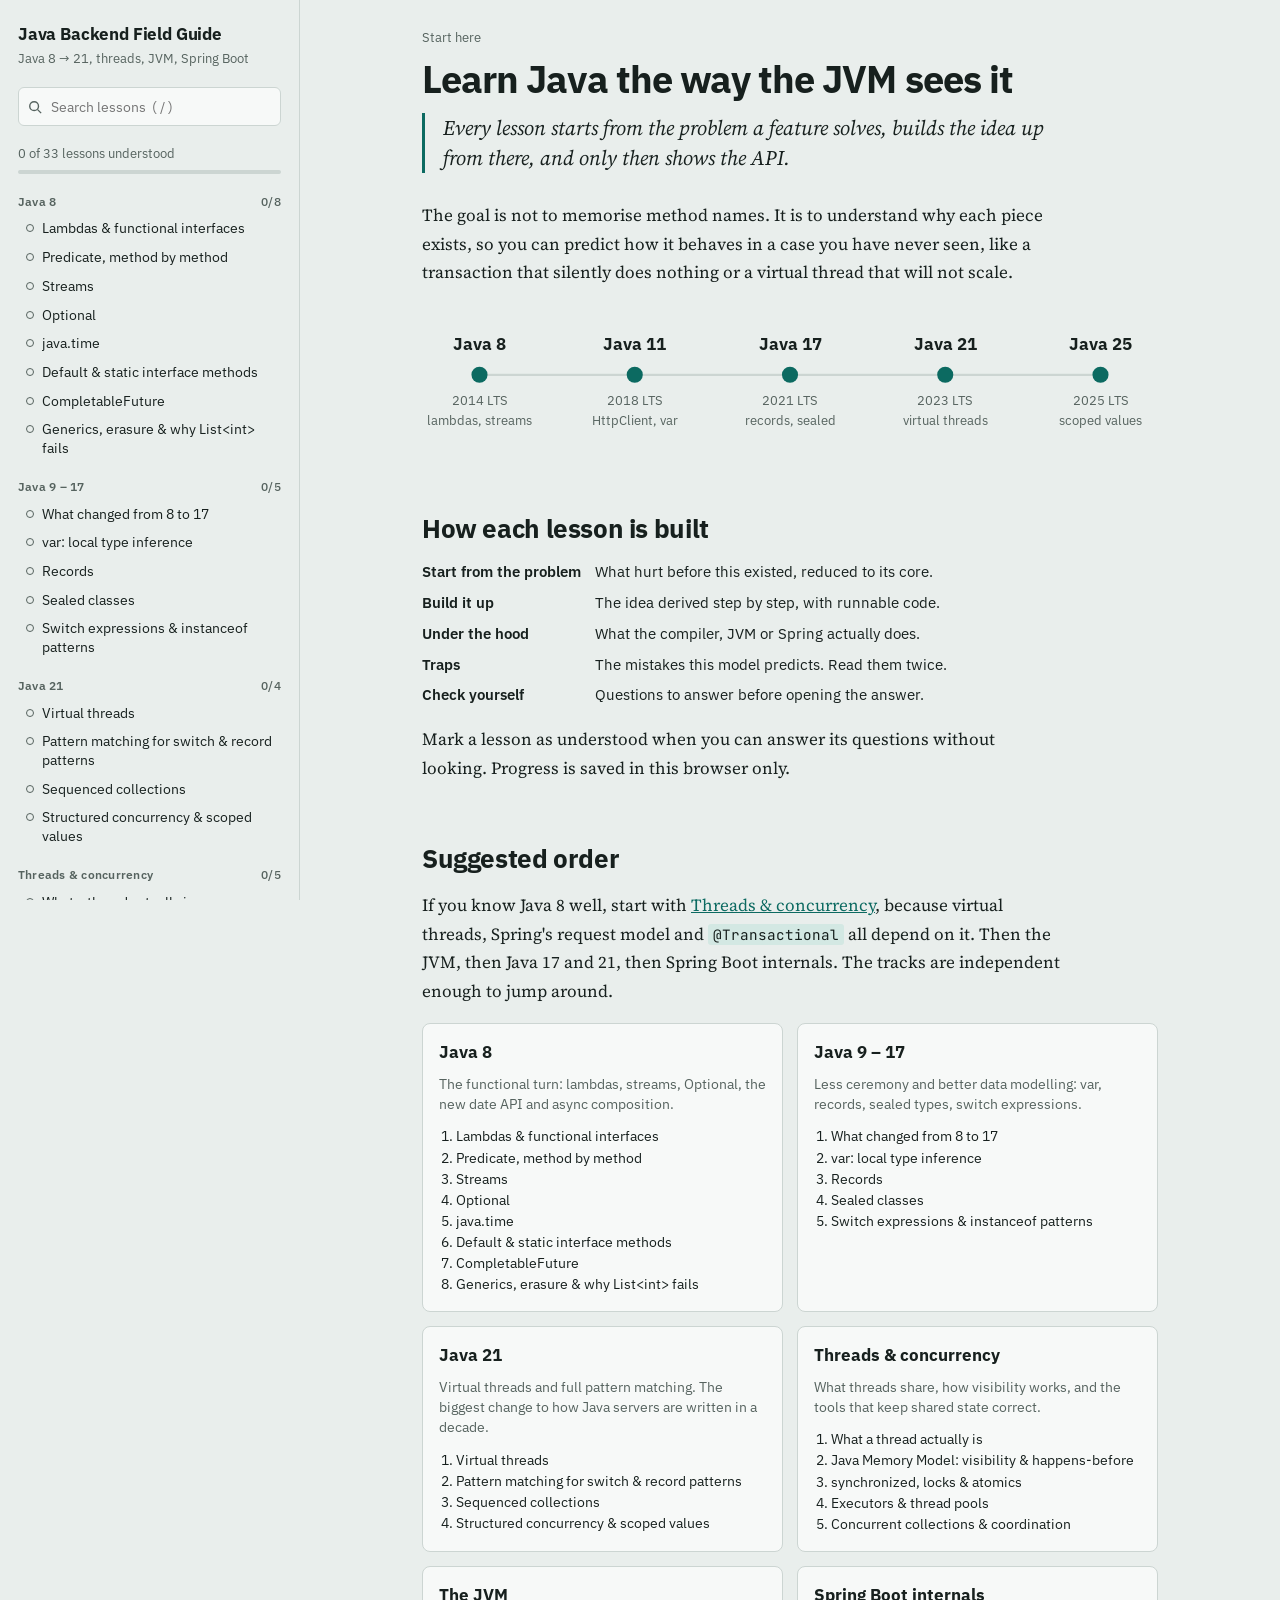
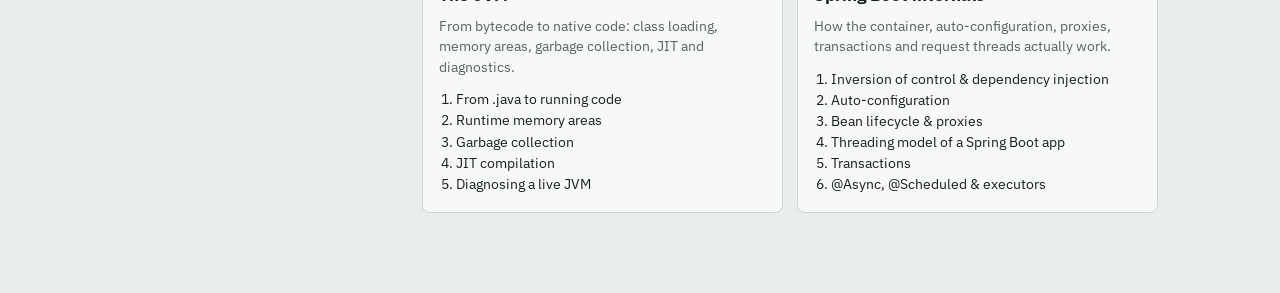
==== learning-hub/topics/JAVA_BACKEND.html @ 44e62d65 "adding initial files" ====
<!doctype html><html><head><meta charset=utf8><meta name=viewport content="width=device-width,initial-scale=1,viewport-fit=cover">
 <article id="topic-content"></article>   
    
<style>:root{color-scheme:light;box-sizing:border-box;padding-top:env(safe-area-inset-top,0px);padding-bottom:env(safe-area-inset-bottom,0px)}html{scroll-padding-top:env(safe-area-inset-top,0px)}body{margin:0;padding:0;font:14px -apple-system,BlinkMacSystemFont,sans-serif;background:#faf9f5;color:#141413}img{max-width:100%}[hidden]:not([hidden=until-found i]){display:none!important}</style></head><body>
<title>Java Backend Field Guide</title>

<link rel="preconnect" href="https://fonts.googleapis.com">
<link rel="preconnect" href="https://fonts.gstatic.com" crossorigin>
<link rel="stylesheet" href="https://fonts.googleapis.com/css2?family=IBM+Plex+Sans:wght@400;500;600;700&family=JetBrains+Mono:wght@400;600&family=Source+Serif+4:ital,opsz,wght@0,8..60,400;0,8..60,600;1,8..60,400&display=swap">
<style>
/* Layout: fixed topic index on the left, one reading column on the right; drawer on phones. */
:root{
  --paper:#E9EEEC; --sheet:#F7F9F8; --ink:#17201E; --muted:#56635F; --rule:#CCD5D2;
  --accent:#0C6A61; --accent-soft:#D3E8E3; --warn:#8C5200; --warn-soft:#F4E6CF;
  --code-bg:#16201E; --code-fg:#DCE6E2; --code-dim:#7F948E;
  --c-kw:#7FD3C6; --c-str:#E8C27A; --c-com:#7F948E; --c-ann:#C9A6F2; --c-num:#F29B85; --c-type:#A9CCF5;
  --f-ui:"IBM Plex Sans", "Segoe UI", system-ui, sans-serif;
  --f-read:"Source Serif 4", Georgia, "Times New Roman", serif;
  --f-code:"JetBrains Mono", ui-monospace, "SFMono-Regular", Consolas, monospace;
  --step-0:1.0625rem; --step-1:1.25rem; --step-2:1.6rem; --step-3:2.35rem;
}
@media (prefers-color-scheme: dark){ :root:not([data-theme="light"]){
  --paper:#0F1513; --sheet:#141C1A; --ink:#E3EBE8; --muted:#94A6A1; --rule:#2A3633;
  --accent:#5CC4B6; --accent-soft:#183A35; --warn:#E3A84E; --warn-soft:#33270F;
  --code-bg:#0A0F0E; --code-fg:#DCE6E2; --code-dim:#6F837E; color-scheme:dark; } }
:root[data-theme="dark"]{
  --paper:#0F1513; --sheet:#141C1A; --ink:#E3EBE8; --muted:#94A6A1; --rule:#2A3633;
  --accent:#5CC4B6; --accent-soft:#183A35; --warn:#E3A84E; --warn-soft:#33270F;
  --code-bg:#0A0F0E; --code-fg:#DCE6E2; --code-dim:#6F837E; color-scheme:dark; }

*{box-sizing:border-box}
html,body{height:100%}
body{background:var(--paper); color:var(--ink); font-family:var(--f-ui); font-size:15px; line-height:1.5}
a{color:var(--accent)}
:focus-visible{outline:2px solid var(--accent); outline-offset:2px; border-radius:3px}

.app{display:grid; grid-template-columns:300px minmax(0,1fr); min-height:100%}

/* ---------- index ---------- */
.index{position:sticky; top:env(safe-area-inset-top,0px); height:100vh; height:100dvh; overflow-y:auto;
  border-right:1px solid var(--rule); padding:22px 18px 40px; display:flex; flex-direction:column; gap:18px; background:var(--paper)}
.brand{display:flex; flex-direction:column; gap:2px; text-decoration:none; color:var(--ink)}
.brand b{font-size:1.05rem; font-weight:700; letter-spacing:-.01em}
.brand span{color:var(--muted); font-size:.82rem}
.search{position:relative}
.search input{width:100%; font:inherit; font-size:.9rem; padding:8px 10px 8px 32px; border:1px solid var(--rule); border-radius:6px; background:var(--sheet); color:var(--ink)}
.search svg{position:absolute; left:10px; top:50%; transform:translateY(-50%); width:14px; height:14px; stroke:var(--muted); fill:none}
.overall{font-size:.8rem; color:var(--muted); display:flex; flex-direction:column; gap:6px}
.bar{height:4px; background:var(--rule); border-radius:2px; overflow:hidden}
.bar i{display:block; height:100%; background:var(--accent); width:0; transition:width .3s}
.tracks{display:flex; flex-direction:column; gap:14px}
.track h3{margin:0 0 4px; font-size:.78rem; font-weight:600; color:var(--muted); display:flex; justify-content:space-between; gap:8px; letter-spacing:.02em}
.track h3 em{font-style:normal; font-variant-numeric:tabular-nums; font-weight:500}
.track ul{list-style:none; margin:0; padding:0}
.track a{display:flex; align-items:baseline; gap:8px; padding:5px 8px; border-radius:5px; text-decoration:none; color:var(--ink); font-size:.9rem; line-height:1.3}
.track a:hover{background:var(--sheet)}
.track a[aria-current="page"]{background:var(--accent-soft); color:var(--ink); font-weight:600}
.track a .dot{flex:none; width:8px; height:8px; border-radius:50%; border:1.5px solid var(--muted); transform:translateY(-1px)}
.track a.done .dot{background:var(--accent); border-color:var(--accent)}
.empty-search{font-size:.85rem; color:var(--muted)}

/* ---------- reading column ---------- */
main{min-width:0; padding-inline:clamp(16px,4vw,56px); padding-block:28px 80px}
.sheet{max-width:46rem; margin-inline:auto}
.topbar{display:none}
.crumb{display:flex; flex-wrap:wrap; gap:8px; align-items:center; font-size:.82rem; color:var(--muted)}
.tag{font-family:var(--f-code); font-size:.74rem; padding:2px 7px; border:1px solid var(--rule); border-radius:4px; color:var(--muted); background:var(--sheet)}
.tag.jep{border-color:var(--accent); color:var(--accent)}
h1{font-size:var(--step-3); line-height:1.1; letter-spacing:-.025em; margin:10px 0 14px; text-wrap:balance; font-weight:700}
.lede{font-family:var(--f-read); font-size:1.3rem; line-height:1.45; color:var(--ink); margin:0 0 28px; padding-left:18px; border-left:3px solid var(--accent); font-style:italic; max-width:40rem}
.prose{font-family:var(--f-read); font-size:var(--step-0); line-height:1.68}
.prose p, .prose li{max-width:40rem}
.prose h2{font-family:var(--f-ui); font-size:var(--step-2); letter-spacing:-.015em; margin:2.4em 0 .6em; text-wrap:balance; line-height:1.2}
.prose h2:first-child{margin-top:0}
.prose h3{font-family:var(--f-ui); font-size:var(--step-1); margin:1.9em 0 .5em; line-height:1.25}
.prose strong{font-weight:600}
.prose code{font-family:var(--f-code); font-size:.84em; background:var(--accent-soft); padding:1px 5px; border-radius:3px; overflow-wrap:anywhere}
.prose ol,.prose ul{padding-left:1.4em}
.prose li{margin:.35em 0}
.table-wrap{overflow-x:auto; margin:1.4em 0; border:1px solid var(--rule); border-radius:6px; background:var(--sheet)}
table{border-collapse:collapse; width:100%; font-family:var(--f-ui); font-size:.88rem; line-height:1.45}
th,td{text-align:left; padding:9px 12px; border-bottom:1px solid var(--rule); vertical-align:top}
th{font-weight:600; color:var(--muted); font-size:.8rem; background:var(--paper)}
tr:last-child td{border-bottom:0}
td code{background:transparent; padding:0; white-space:nowrap}

/* code */
figure.code{margin:1.5em 0; background:var(--code-bg); color:var(--code-fg); border-radius:8px; overflow:hidden; font-family:var(--f-ui)}
figure.code .head{display:flex; justify-content:space-between; align-items:center; gap:12px; padding:7px 10px 7px 14px; border-bottom:1px solid rgba(127,148,142,.25)}
figure.code figcaption{font-size:.8rem; color:var(--code-dim); min-width:0}
figure.code .copy{flex:none; font:inherit; font-size:.75rem; color:var(--code-fg); background:transparent; border:1px solid rgba(127,148,142,.4); border-radius:4px; padding:3px 9px; cursor:pointer}
figure.code .copy:hover{border-color:var(--c-kw)}
figure.code pre{margin:0; padding:14px 16px 16px; overflow-x:auto; font-family:var(--f-code); font-size:.82rem; line-height:1.6; tab-size:4}
figure.code pre code{background:none; padding:0; font-size:inherit; overflow-wrap:normal}
.k{color:var(--c-kw)} .s{color:var(--c-str)} .c{color:var(--c-com); font-style:italic} .a{color:var(--c-ann)} .n{color:var(--c-num)} .t{color:var(--c-type)}

/* traps & questions */
ul.traps{list-style:none; padding:0; display:flex; flex-direction:column; gap:10px}
ul.traps li{background:var(--warn-soft); padding:11px 14px 11px 40px; border-radius:6px; position:relative; margin:0; max-width:none; font-size:.98rem}
ul.traps li::before{content:"!"; position:absolute; left:13px; top:11px; width:17px; height:17px; border-radius:50%; background:var(--warn); color:var(--sheet); font:700 .72rem/17px var(--f-ui); text-align:center}
details.q{border:1px solid var(--rule); border-radius:6px; background:var(--sheet); margin:10px 0}
details.q summary{cursor:pointer; padding:12px 14px 12px 38px; position:relative; font-family:var(--f-ui); font-weight:500; font-size:.95rem; line-height:1.45; list-style:none}
details.q summary::-webkit-details-marker{display:none}
details.q summary::before{content:"?"; position:absolute; left:12px; top:12px; width:18px; height:18px; border-radius:50%; border:1.5px solid var(--accent); color:var(--accent); font:600 .72rem/15px var(--f-ui); text-align:center}
details.q[open] summary{border-bottom:1px solid var(--rule)}
details.q .ans{padding:12px 14px 14px 38px; font-size:.98rem}

/* figures */
.fig{margin:1.6em 0; background:var(--sheet); border:1px solid var(--rule); border-radius:8px; padding:14px; overflow-x:auto}
.fig svg{display:block; width:100%; min-width:520px; height:auto}
.fig .cap{font-family:var(--f-ui); font-size:.82rem; color:var(--muted); margin:8px 0 0}
.fig text{font-family:var(--f-ui); fill:var(--ink); text-anchor:middle}
.fig text[text-anchor="start"]{text-anchor:start}
.f-t{font-size:12.5px; font-weight:600}
.f-s{font-size:11px; fill:var(--muted)!important}
.f-box{fill:var(--paper); stroke:var(--rule); stroke-width:1.2; rx:6}
.f-in{fill:var(--sheet); stroke:var(--rule); stroke-width:1; rx:4}
.f-acc{fill:var(--accent-soft); stroke:var(--accent); stroke-width:1.2; rx:6}
.f-arrow{stroke:var(--muted); stroke-width:1.4; fill:none; marker-end:url(#arr)}
.f-rule{stroke:var(--rule); stroke-dasharray:3 4}
#arr path{fill:var(--muted)}

/* lesson footer */
.done-row{display:flex; flex-wrap:wrap; align-items:center; gap:12px; margin:44px 0 18px; padding:16px 0; border-top:1px solid var(--rule)}
.btn{font:inherit; font-size:.9rem; font-weight:600; padding:9px 16px; border-radius:6px; border:1.5px solid var(--accent); background:transparent; color:var(--accent); cursor:pointer}
.btn[aria-pressed="true"]{background:var(--accent); color:var(--sheet)}
.done-row small{color:var(--muted)}
.pager{display:grid; grid-template-columns:1fr 1fr; gap:12px}
.pager a{display:flex; flex-direction:column; gap:2px; padding:12px 14px; border:1px solid var(--rule); border-radius:6px; text-decoration:none; color:var(--ink); background:var(--sheet); min-width:0}
.pager a:hover{border-color:var(--accent)}
.pager a span{font-size:.78rem; color:var(--muted)}
.pager a b{font-weight:600; font-size:.95rem}
.pager a.next{text-align:right; grid-column:2}

/* start page */
.release{margin:28px 0 36px; overflow-x:auto}
.release svg{display:block; min-width:600px; width:100%; height:auto}
.release text{font-family:var(--f-ui); fill:var(--ink); text-anchor:middle}
.release .yr{font-size:11px; fill:var(--muted)}
.release .ver{font-size:15px; font-weight:700}
.release .lts{fill:var(--accent)}
.release .nonlts{fill:var(--rule)}
.release line{stroke:var(--rule); stroke-width:2}
.release a:hover .ver{fill:var(--accent)}
.release .hl{font-size:11px; fill:var(--muted)}
.trackgrid{display:grid; grid-template-columns:repeat(auto-fill,minmax(250px,1fr)); gap:14px; margin:18px 0 0}
.trackcard{border:1px solid var(--rule); border-radius:8px; padding:16px; background:var(--sheet); display:flex; flex-direction:column; gap:8px; min-width:0}
.trackcard h3{margin:0; font-size:1.05rem}
.trackcard p{margin:0; font-size:.88rem; color:var(--muted); font-family:var(--f-ui); line-height:1.45}
.trackcard ol{margin:4px 0 0; padding-left:1.2em; font-family:var(--f-ui); font-size:.88rem}
.trackcard ol a{color:var(--ink); text-decoration:none}
.trackcard ol a:hover{color:var(--accent); text-decoration:underline}
.anatomy{display:grid; grid-template-columns:auto 1fr; gap:6px 14px; font-family:var(--f-ui); font-size:.92rem; margin:14px 0}
.anatomy b{font-weight:600}


/* predicate lab + tree figure */
.f-line{stroke:var(--muted); stroke-width:1.3; fill:none}
.f-false{fill:var(--warn-soft); stroke:var(--warn); stroke-width:1.2; rx:6}
.f-skip{fill:none; stroke:var(--muted); stroke-width:1.2; stroke-dasharray:4 3; rx:6}
.lab{margin:1.4em 0; border:1px solid var(--rule); border-radius:8px; background:var(--sheet); padding:16px; font-family:var(--f-ui); display:flex; flex-direction:column; gap:12px; min-width:0}
.lab figure.code{margin:0}
.lab-controls{display:flex; flex-direction:column; gap:10px}
.lab-row{display:flex; flex-wrap:wrap; align-items:center; gap:8px 10px}
.lab-term{display:inline-flex; align-items:center; gap:6px; padding:4px 6px 4px 8px; border:1px solid var(--rule); border-radius:6px; background:var(--paper)}
.lab select{font:inherit; font-size:.88rem; padding:5px 8px; border-radius:5px; border:1px solid var(--rule); background:var(--sheet); color:var(--ink)}
.lab-not{display:inline-flex; align-items:center; gap:5px; font-size:.86rem; color:var(--muted); cursor:pointer}
.lab-sel{display:inline-flex; align-items:center; gap:8px; font-size:.86rem; color:var(--muted)}
.lab-summary{margin:0; font-size:.92rem; line-height:1.5}
.lab-summary code{font-family:var(--f-code); font-size:.84em; background:var(--accent-soft); padding:1px 5px; border-radius:3px}
.lab .table-wrap{margin:0}
.lab-table td{white-space:nowrap}
.lab-table td.num{font-variant-numeric:tabular-nums; text-align:right}
.lab-table tr.lab-off td{color:var(--muted); opacity:.6}
.chips{display:flex; gap:4px; flex-wrap:nowrap}
.chip{display:inline-block; font-family:var(--f-code); font-size:.74rem; padding:1px 6px; border-radius:4px; border:1px solid transparent; white-space:nowrap}
.chip.yes{background:var(--accent-soft); color:var(--accent); border-color:var(--accent)}
.chip.no{background:var(--warn-soft); color:var(--warn); border-color:var(--warn)}
.chip.skip{color:var(--muted); border:1px dashed var(--muted); text-decoration:line-through}
.muted{color:var(--muted)}

/* phones */
@media (max-width: 900px){
  .app{grid-template-columns:minmax(0,1fr)}
  .index{position:fixed; inset:0 auto 0 0; width:min(320px,86vw); z-index:20; transform:translateX(-102%); transition:transform .22s ease; box-shadow:0 0 0 100vmax transparent; padding-top:calc(22px + env(safe-area-inset-top,0px))}
  body.nav-open .index{transform:none; box-shadow:0 0 0 100vmax rgba(0,0,0,.35)}
  .topbar{display:flex; position:sticky; top:env(safe-area-inset-top,0px); z-index:10; background:var(--paper); margin:-28px -16px 20px; padding:10px 16px; border-bottom:1px solid var(--rule); align-items:center; gap:12px}
  .topbar button{font:inherit; font-weight:600; font-size:.88rem; padding:6px 12px; border-radius:6px; border:1px solid var(--rule); background:var(--sheet); color:var(--ink)}
  .topbar span{font-size:.85rem; color:var(--muted); white-space:nowrap; overflow:hidden; text-overflow:ellipsis}
  h1{font-size:1.85rem}
  .lede{font-size:1.12rem}
}
@media (prefers-reduced-motion: reduce){ *{transition:none!important} }
</style>

<svg width="0" height="0" style="position:absolute" aria-hidden="true"><defs><marker id="arr" viewBox="0 0 10 10" refX="9" refY="5" markerWidth="7" markerHeight="7" orient="auto-start-reverse"><path d="M0 0 L10 5 L0 10z"/></marker></defs></svg>

<div class="app">
  <nav class="index" id="index" aria-label="Topics">
    <a class="brand" href="#start"><b>Java Backend Field Guide</b><span>Java 8 → 21, threads, JVM, Spring Boot</span></a>
    <label class="search"><svg viewBox="0 0 16 16" aria-hidden="true"><circle cx="7" cy="7" r="5" stroke-width="1.6"/><path d="M11 11 L15 15" stroke-width="1.6"/></svg>
      <input id="q" type="search" placeholder="Search lessons  ( / )" aria-label="Search lessons" autocomplete="off"></label>
    <div class="overall"><span id="overallText">0 of 0 lessons understood</span><div class="bar"><i id="overallBar"></i></div></div>
    <div class="tracks" id="tracks"></div>
  </nav>
  <main id="main"><div class="sheet">
    <div class="topbar"><button id="navBtn" aria-controls="index" aria-expanded="false">Topics</button><span id="topbarTitle"></span></div>
    <article id="view"></article>
  </div></main>
</div>

<script>
const T = [];
const esc = s => s.replace(/&/g,"&amp;").replace(/</g,"&lt;").replace(/>/g,"&gt;");
const KW = "abstract assert boolean break byte case catch char class const continue default do double else enum extends final finally float for goto if implements import instanceof int interface long native new package private protected public return short static strictfp super switch synchronized this throw throws transient try void volatile while var record sealed permits yield when non-sealed true false null";
const HL = new RegExp(String.raw`(\/\*[\s\S]*?\*\/|\/\/[^\n]*|^[ \t]*#[^\n]*)|("""[\s\S]*?"""|"(?:\\.|[^"\\\n])*")|(@[A-Za-z_]\w*)|\b(` + KW.split(" ").map(k=>k.replace("-","\\-")).join("|") + String.raw`)\b|\b(\d[\d_]*(?:\.\d+)?[LlFfDd]?)\b|\b([A-Z][A-Za-z0-9_]*)\b`, "gm");
function hl(src){
  let out = "", last = 0, m; HL.lastIndex = 0;
  while ((m = HL.exec(src))){
    out += esc(src.slice(last, m.index));
    const cls = m[1]?"c":m[2]?"s":m[3]?"a":m[4]?"k":m[5]?"n":"t";
    out += `<span class="${cls}">${esc(m[0])}</span>`;
    last = HL.lastIndex;
    if (m[0].length === 0) HL.lastIndex++;
  }
  return out + esc(src.slice(last));
}
let codeId = 0;
function J(code, cap){
  const id = "code" + (codeId++);
  return `<figure class="code"><div class="head"><figcaption>${cap ? esc(cap) : ""}</figcaption><button class="copy" data-copy="${id}" type="button">Copy</button></div><pre><code id="${id}">${hl(code.replace(/^\n+|\s+$/g,""))}</code></pre></figure>`;
}
function Q(q, a){ return `<details class="q"><summary>${q}</summary><div class="ans">${a}</div></details>`; }
</script>
<script>
/* ===================== JAVA 8 ===================== */
T.push({
id:"j8-lambdas", track:"java8", title:"Lambdas & functional interfaces", since:"JDK 8", jep:"JEP 126",
lede:"A lambda is a value that holds behaviour. Once behaviour can be passed around like data, a whole style of API becomes possible.",
html:`
<h2>Start from the problem</h2>
<p>Before Java 8, a method could accept numbers, strings and objects, but it could not accept <em>a piece of code</em>. If you wanted a sort to compare by name, you had to wrap that one line of logic inside a whole class. The language had no way to say "here is some behaviour, run it later".</p>
${J(String.raw`// Java 7: six lines of ceremony around one line of logic
Collections.sort(people, new Comparator<Person>() {
    @Override
    public int compare(Person a, Person b) {
        return a.getName().compareTo(b.getName());
    }
});`,"Anonymous inner class: the only way to pass behaviour before Java 8")}
<p>Ask the first-principles question: what is the <em>minimum</em> information the compiler needs here? It already knows <code>sort</code> wants a <code>Comparator&lt;Person&gt;</code>. A Comparator has exactly one abstract method. So the only things you really need to supply are the parameter names and the body. Everything else is noise the compiler can infer.</p>

<h2>Build it up</h2>
<p>That inference is the whole idea. An interface with exactly one abstract method is a <strong>functional interface</strong>. Anywhere one is expected, you can write a lambda, and the compiler fills in the rest from the <em>target type</em>.</p>
${J(String.raw`people.sort((a, b) -> a.getName().compareTo(b.getName()));

// Even shorter: a method reference names an existing method as the behaviour
people.sort(Comparator.comparing(Person::getName));`)}
<p>Notice that a lambda has no type of its own. <code>(a, b) -&gt; ...</code> means nothing until it lands somewhere that expects a functional interface. The same lambda text could become a <code>Comparator</code> or a <code>BiFunction</code> depending on where you put it.</p>
<p>Java 8 ships a toolkit of general-purpose functional interfaces in <code>java.util.function</code>. Learn the four shapes and the rest are variations:</p>
<div class="table-wrap"><table>
<thead><tr><th>Interface</th><th>Shape</th><th>Think of it as</th></tr></thead>
<tbody>
<tr><td><code>Supplier&lt;T&gt;</code></td><td><code>() -&gt; T</code></td><td>A factory. Gives you something.</td></tr>
<tr><td><code>Consumer&lt;T&gt;</code></td><td><code>T -&gt; void</code></td><td>A sink. Takes something, returns nothing.</td></tr>
<tr><td><code>Function&lt;T,R&gt;</code></td><td><code>T -&gt; R</code></td><td>A transformation.</td></tr>
<tr><td><code>Predicate&lt;T&gt;</code></td><td><code>T -&gt; boolean</code></td><td>A test.</td></tr>
</tbody></table></div>
<p>Prefixes add arity (<code>BiFunction</code>), specialise the type (<code>UnaryOperator&lt;T&gt;</code> is a <code>Function&lt;T,T&gt;</code>) or avoid boxing (<code>IntPredicate</code>, <code>ToLongFunction</code>).</p>
${J(String.raw`Predicate<String> notBlank = s -> !s.isBlank();
Predicate<String> shortWord = s -> s.length() < 5;
Predicate<String> both = notBlank.and(shortWord);   // composition

Function<Integer, Integer> doubled = x -> x * 2;
Function<Integer, Integer> plusOne = x -> x + 1;
doubled.andThen(plusOne).apply(5);   // 11
doubled.compose(plusOne).apply(5);   // 12

@FunctionalInterface               // compiler error if you add a 2nd abstract method
interface RateRule {
    BigDecimal apply(BigDecimal baseRate);
}`,"Functional interfaces compose because they are just objects with default methods")}

<h3>Capturing variables</h3>
<p>A lambda can read local variables from the surrounding method, but only if they are <strong>effectively final</strong> (never reassigned). The reason is physical: the lambda may run after the method returns, on another thread, when the stack frame holding that local is gone. So Java copies the value into the lambda. If the variable could still change, the copy would silently go stale. Forbidding reassignment makes the copy always correct.</p>
${J(String.raw`int threshold = 10;
list.removeIf(x -> x > threshold);   // OK: threshold is effectively final

int count = 0;
list.forEach(x -> count++);          // compile error: count is reassigned`)}

<h2>Under the hood</h2>
<p>Anonymous classes compile to a separate <code>Outer$1.class</code> file. Lambdas do not. The compiler turns the body into a private static (or instance) method and emits an <code>invokedynamic</code> instruction. On first execution, the JVM calls <code>LambdaMetafactory</code>, which spins up a small class implementing the interface at runtime. Non-capturing lambdas are typically created once and reused, so they cost almost nothing.</p>
${J(String.raw`// javap -c -p Demo.class (trimmed)
invokedynamic #7, 0  // InvokeDynamic #0:compare:()Ljava/util/Comparator;
...
private static int lambda$main$0(Person, Person);`,"The lambda body becomes lambda$main$0; invokedynamic links it lazily")}
<p>One consequence: inside a lambda, <code>this</code> refers to the enclosing object, not to the lambda. In an anonymous class, <code>this</code> is the anonymous instance.</p>

<h2>Traps</h2>
<ul class="traps">
<li>Checked exceptions: <code>Function.apply</code> declares none, so a lambda calling <code>Files.readString</code> will not compile. Wrap it, or define your own functional interface that <code>throws IOException</code>.</li>
<li>Overload ambiguity: <code>submit(() -&gt; doWork())</code> can match both <code>Runnable</code> and <code>Callable</code>. If <code>doWork</code> returns a value, Java picks <code>Callable</code>.</li>
<li>Long lambdas hurt stack traces and readability. Past three lines, extract a named method and use a method reference.</li>
</ul>

<h2>Check yourself</h2>
${Q("Why must captured locals be effectively final, while fields can be mutated freely inside a lambda?","Locals live on the stack frame, which may be gone when the lambda runs, so the lambda holds a copy. Fields live on the heap inside an object; the lambda captures a reference to <code>this</code>, so it reads the live field, not a copy. (Thread-safety of that field is then your problem.)")}
${Q("Is <code>Comparator</code> a functional interface even though it declares <code>equals</code>?","Yes. <code>equals</code> is a public method of <code>Object</code>, so it does not count toward the single abstract method. Default and static methods do not count either.")}
`});

T.push({
id:"j8-streams", track:"java8", title:"Streams", since:"JDK 8", jep:"JEP 107",
lede:"A stream is a description of a computation over data, not a container of data. Nothing runs until you ask for a result.",
html:`
<h2>Start from the problem</h2>
<p>Most loops over collections do one of a few things: filter, transform, aggregate. Written as loops, every one of them mixes <em>what</em> you want with <em>how</em> to iterate, plus temporary lists and mutable counters.</p>
${J(String.raw`// "Total outstanding of active loans above 100k, by product"
Map<String, BigDecimal> totals = new HashMap<>();
for (Loan l : loans) {
    if (l.isActive() && l.getAmount().compareTo(BIG) > 0) {
        totals.merge(l.getProduct(), l.getOutstanding(), BigDecimal::add);
    }
}`)}
<p>The intent is three steps: keep some, look at one field, group and sum. Streams let you write exactly those steps and leave the iteration to the library.</p>
${J(String.raw`Map<String, BigDecimal> totals = loans.stream()
    .filter(Loan::isActive)
    .filter(l -> l.getAmount().compareTo(BIG) > 0)
    .collect(Collectors.groupingBy(
        Loan::getProduct,
        Collectors.reducing(BigDecimal.ZERO, Loan::getOutstanding, BigDecimal::add)));`)}

<h2>Build it up: the pipeline model</h2>
<p>Every stream has three parts:</p>
<ol>
<li><strong>Source</strong>: a collection, array, file lines, <code>IntStream.range</code>, a generator.</li>
<li><strong>Intermediate operations</strong>: <code>filter</code>, <code>map</code>, <code>flatMap</code>, <code>sorted</code>, <code>distinct</code>, <code>limit</code>. Each returns a new stream. None of them does any work yet.</li>
<li><strong>Terminal operation</strong>: <code>collect</code>, <code>forEach</code>, <code>reduce</code>, <code>count</code>, <code>findFirst</code>, <code>anyMatch</code>. This triggers the whole pipeline.</li>
</ol>
<p>The key mental shift is that elements flow through the pipeline <em>one at a time</em>, vertically, not stage by stage. Run this and read the output:</p>
${J(String.raw`Stream.of("a", "bb", "ccc", "dddd")
    .filter(s -> { System.out.println("filter " + s); return s.length() > 1; })
    .map(s -> { System.out.println("map " + s); return s.toUpperCase(); })
    .findFirst();

// filter a
// filter bb
// map bb        <- stops here. "ccc" and "dddd" are never touched.`,"Laziness plus short-circuiting: only as much work as the result needs")}
<p>This is why <code>limit</code>, <code>findFirst</code> and <code>anyMatch</code> can work on infinite streams such as <code>Stream.iterate(1, n -&gt; n * 2)</code>.</p>

<h3>Stateless vs stateful operations</h3>
<p><code>filter</code> and <code>map</code> decide about one element without seeing others. <code>sorted</code> and <code>distinct</code> cannot: <code>sorted</code> must see every element before emitting the first. That makes them barriers that buffer the whole stream, which matters for memory and parallel performance.</p>

<h3>flatMap</h3>
<p><code>map</code> is one-in, one-out. <code>flatMap</code> is one-in, zero-or-more-out: each element becomes a stream, and the streams are concatenated.</p>
${J(String.raw`List<Order> orders = ...;
List<LineItem> allItems = orders.stream()
    .flatMap(o -> o.getItems().stream())
    .toList();          // Java 16+. On Java 8 use .collect(Collectors.toList())`)}

<h3>Collectors are the real power</h3>
${J(String.raw`// group, then count per group
Map<Status, Long> byStatus = loans.stream()
    .collect(Collectors.groupingBy(Loan::getStatus, Collectors.counting()));

// split into two buckets
Map<Boolean, List<Loan>> parts = loans.stream()
    .collect(Collectors.partitioningBy(l -> l.getRate().compareTo(CAP) > 0));

// to a map keyed by id; third arg resolves duplicate keys
Map<Long, Loan> byId = loans.stream()
    .collect(Collectors.toMap(Loan::getId, l -> l, (a, b) -> a));

String csv = names.stream().collect(Collectors.joining(", ", "[", "]"));`)}

<h2>Under the hood</h2>
<p>A pipeline is built as a linked chain of <code>Sink</code> objects. When the terminal operation runs, the source's <code>Spliterator</code> pushes each element into the first sink, which passes it on to the next. Laziness falls out naturally: nothing calls the spliterator until the terminal op does.</p>
<p><code>parallelStream()</code> uses the same spliterator to split the source in halves, recursively, and runs the pieces on the common <code>ForkJoinPool</code> (size = CPU cores − 1). It only pays off for large, CPU-bound work on splittable sources (arrays, <code>ArrayList</code>), not for <code>LinkedList</code> or I/O.</p>

<h2>Traps</h2>
<ul class="traps">
<li>A stream can be consumed only once. A second terminal call throws <code>IllegalStateException</code>.</li>
<li>Do not mutate shared state from <code>forEach</code> or <code>map</code>. Use a collector instead. With a parallel stream, adding to an <code>ArrayList</code> loses elements or throws.</li>
<li><code>Collectors.toMap</code> throws on duplicate keys and on <code>null</code> values unless you pass a merge function.</li>
<li><code>parallelStream()</code> in a web request steals threads from the shared common pool used by every other parallel stream and <code>CompletableFuture</code> default in the JVM.</li>
<li><code>peek</code> is for debugging. In Java 9+, <code>count()</code> may skip it entirely if the size is known.</li>
</ul>

<h2>Check yourself</h2>
${Q("Why does <code>Stream.iterate(1, x -> x + 1).sorted().findFirst()</code> never finish?","<code>sorted</code> is stateful and must consume the entire stream before emitting anything. The source is infinite, so it never finishes buffering. <code>findFirst</code> never gets a chance to short-circuit.")}
${Q("When is <code>reduce</code> the wrong tool for building a list?","Always for mutable containers. <code>reduce</code> assumes immutable values combined with an associative function. To accumulate into a mutable container, use <code>collect</code>, which is designed for mutable reduction and is safe in parallel.")}
`});

T.push({
id:"j8-optional", track:"java8", title:"Optional", since:"JDK 8", jep:null,
lede:"Optional makes 'there may be no value' part of a method's return type, so the caller cannot forget to handle it.",
html:`
<h2>Start from the problem</h2>
<p>A method that returns <code>Customer</code> might return <code>null</code>. Nothing in the signature tells you. The caller has to read docs, remember, and check. When they forget, you get a <code>NullPointerException</code> far from the cause.</p>
<p>The first-principles fix is to move "absence" from the runtime (a special null reference) into the type system (a different type). If the method returns <code>Optional&lt;Customer&gt;</code>, you cannot call <code>getName()</code> on it directly. The compiler forces you to decide what happens when it is empty.</p>

<h2>Build it up</h2>
${J(String.raw`Optional<Customer> findByEmail(String email) {
    return Optional.ofNullable(repo.get(email));   // null becomes Optional.empty()
}

// Transform and fall back, without a single null check
String city = findByEmail(email)
    .map(Customer::getAddress)        // Optional<Address>
    .map(Address::getCity)            // Optional<String>
    .filter(c -> !c.isBlank())
    .orElse("Unknown");

// When absence is a bug, fail loudly with a meaningful exception
Customer c = findByEmail(email)
    .orElseThrow(() -> new CustomerNotFound(email));`,"map skips the function when empty; orElse/orElseThrow end the chain")}
<p><code>map</code> vs <code>flatMap</code>: if your function already returns an <code>Optional</code>, <code>map</code> would give you <code>Optional&lt;Optional&lt;X&gt;&gt;</code>. <code>flatMap</code> flattens it.</p>
${J(String.raw`Optional<Account> acc = findByEmail(email).flatMap(this::primaryAccount);
// primaryAccount(Customer) returns Optional<Account>`)}

<h3>orElse vs orElseGet</h3>
<p><code>orElse(x)</code> evaluates <code>x</code> <em>always</em>, because Java evaluates arguments before the call. <code>orElseGet(supplier)</code> calls the supplier only when empty. This matters when the fallback is expensive or has side effects.</p>
${J(String.raw`opt.orElse(loadDefaultFromDb());        // DB hit every time, even when present
opt.orElseGet(() -> loadDefaultFromDb()); // DB hit only when empty`)}

<h2>Where Optional belongs</h2>
<p>It was designed as a <strong>return type</strong> for queries that may have no result. It is not a general null replacement.</p>
<ul>
<li>Do: return <code>Optional</code> from finders and lookups (Spring Data does this: <code>findById</code>).</li>
<li>Do not: use it for fields, method parameters, or collection elements. It is not <code>Serializable</code>, adds an allocation, and an <code>Optional</code> parameter still accepts <code>null</code>.</li>
<li>Do not: return <code>Optional&lt;List&lt;X&gt;&gt;</code>. Return an empty list.</li>
</ul>

<h2>Traps</h2>
<ul class="traps">
<li><code>opt.get()</code> without a check is just a null dereference with a different exception. Java 10 added <code>orElseThrow()</code> with no args as the clearer name for it.</li>
<li><code>if (opt.isPresent()) { opt.get() }</code> works, but usually means you wanted <code>map</code>, <code>ifPresent</code> or (Java 9) <code>ifPresentOrElse</code>.</li>
<li><code>Optional.of(null)</code> throws immediately. Use <code>ofNullable</code> when the input may be null.</li>
</ul>

<h2>Check yourself</h2>
${Q("A method returns <code>Optional&lt;User&gt;</code> but sometimes returns <code>null</code>. What happens?","The caller's chain (<code>.map</code>, <code>.orElse</code>) throws a <code>NullPointerException</code> because it is calling methods on a null reference. A method returning Optional must never return null; that defeats the whole contract.")}
`});

T.push({
id:"j8-time", track:"java8", title:"java.time", since:"JDK 8", jep:"JEP 150",
lede:"Separate the instant something happened from how a human in some place would write it down. java.time gives each idea its own type.",
html:`
<h2>Start from the problem</h2>
<p><code>java.util.Date</code> was misnamed (it is an instant, not a date), mutable (anyone holding a reference can change it), had zero-based months, and <code>SimpleDateFormat</code> was not thread-safe. Worse, it blurred together several different concepts.</p>
<p>From first principles there are really three different questions:</p>
<ol>
<li><strong>When did it happen, absolutely?</strong> A point on the global timeline. Same for everyone on Earth.</li>
<li><strong>What did the calendar and clock on the wall say?</strong> "15 March 2026, 09:00", with no location attached.</li>
<li><strong>Where?</strong> A time zone, with rules for offsets and daylight saving that change over history.</li>
</ol>
<p>java.time (designed from Joda-Time) gives each combination its own immutable type.</p>

<div class="table-wrap"><table>
<thead><tr><th>Type</th><th>Holds</th><th>Use for</th></tr></thead>
<tbody>
<tr><td><code>Instant</code></td><td>Seconds + nanos since 1970-01-01T00:00Z</td><td>Timestamps, logs, DB audit columns</td></tr>
<tr><td><code>LocalDate</code></td><td>2026-03-15</td><td>Birthdays, contract start dates, interest periods</td></tr>
<tr><td><code>LocalDateTime</code></td><td>2026-03-15T09:00</td><td>Wall-clock time with no zone. Rarely the right choice for events.</td></tr>
<tr><td><code>ZonedDateTime</code></td><td>Local date-time + <code>ZoneId</code> (Europe/Amsterdam)</td><td>Scheduling things humans experience</td></tr>
<tr><td><code>OffsetDateTime</code></td><td>Local date-time + fixed offset (+02:00)</td><td>APIs and databases; ISO-8601 on the wire</td></tr>
<tr><td><code>Duration</code> / <code>Period</code></td><td>Machine time (seconds) / calendar time (days, months)</td><td>Timeouts vs "add 3 months"</td></tr>
</tbody></table></div>

<h2>Build it up</h2>
${J(String.raw`LocalDate start = LocalDate.of(2026, 3, 31);
LocalDate next  = start.plusMonths(1);          // 2026-04-30, clamped. Immutable: start unchanged.

ZoneId ams = ZoneId.of("Europe/Amsterdam");
ZonedDateTime meeting = ZonedDateTime.of(2026, 3, 28, 9, 0, 0, 0, ams);
meeting.plusDays(1);     // 2026-03-29T09:00+02:00: still 9am, DST already applied
meeting.plus(Duration.ofHours(24));  // 2026-03-29T10:00+02:00: exactly 24h later

Instant now = Instant.now();
ZonedDateTime inPune = now.atZone(ZoneId.of("Asia/Kolkata"));

long days = ChronoUnit.DAYS.between(start, LocalDate.of(2026, 12, 31));
Period p  = Period.between(start, LocalDate.of(2027, 6, 1));  // P1Y2M1D`,"plusDays respects the calendar; plus(Duration) respects physics")}
<p>The DST example above is the clearest demonstration of why <code>Period</code> and <code>Duration</code> are separate. "One day later" and "24 hours later" are different answers on the night clocks change.</p>

<h3>Formatting and parsing</h3>
${J(String.raw`// DateTimeFormatter is immutable and thread-safe: keep it in a static final
static final DateTimeFormatter NL = DateTimeFormatter.ofPattern("dd-MM-yyyy");

LocalDate d = LocalDate.parse("15-03-2026", NL);
String iso  = d.toString();                    // 2026-03-15 (ISO by default)`)}

<h3>Testability: inject a Clock</h3>
${J(String.raw`class InterestService {
    private final Clock clock;
    InterestService(Clock clock) { this.clock = clock; }
    boolean isExpired(LocalDate end) { return LocalDate.now(clock).isAfter(end); }
}

// test
var svc = new InterestService(Clock.fixed(Instant.parse("2026-01-01T00:00:00Z"), ZoneOffset.UTC));`)}

<h2>Traps</h2>
<ul class="traps">
<li>Using <code>LocalDateTime</code> for events. It cannot tell you when something happened, because it does not know where. Store <code>Instant</code> or <code>OffsetDateTime</code>.</li>
<li><code>yyyy</code> vs <code>YYYY</code> in patterns: <code>YYYY</code> is week-based year and gives the wrong year around New Year.</li>
<li><code>LocalDate.now()</code> uses the JVM's default zone. Servers in UTC and users in Amsterdam disagree around midnight.</li>
</ul>

<h2>Check yourself</h2>
${Q("Why can't you add <code>Duration.ofDays(1)</code> to a <code>LocalDate</code>?","A <code>LocalDate</code> has no time-of-day, and a Duration is an exact number of seconds. Adding seconds to a date is meaningless. Use <code>plusDays</code> or a <code>Period</code>, which are calendar-based.")}
`});

T.push({
id:"j8-default", track:"java8", title:"Default & static interface methods", since:"JDK 8", jep:null,
lede:"Default methods let an interface grow without breaking every class that already implements it.",
html:`
<h2>Start from the problem</h2>
<p>Java 8 wanted to add <code>stream()</code> and <code>forEach()</code> to <code>Collection</code>. But <code>Collection</code> is an interface implemented by thousands of classes in libraries the JDK team does not control. Adding an abstract method would break every one of them at compile time, and at runtime they would throw <code>AbstractMethodError</code>.</p>
<p>The minimal fix: let an interface supply a body that implementers inherit unless they override it. That is a <strong>default method</strong>. It is fundamentally a tool for <em>interface evolution</em>.</p>

<h2>Build it up</h2>
${J(String.raw`public interface Collection<E> extends Iterable<E> {
    // ...existing abstract methods...
    default Stream<E> stream() {
        return StreamSupport.stream(spliterator(), false);
    }
    default boolean removeIf(Predicate<? super E> filter) { /* loop + iterator.remove */ }
}

public interface Validator<T> {
    boolean isValid(T t);
    default Validator<T> and(Validator<T> other) { return t -> isValid(t) && other.isValid(t); }
    static <T> Validator<T> alwaysTrue() { return t -> true; }   // static helper on the interface
}`)}

<h3>Resolving conflicts</h3>
<p>Now a class can inherit two bodies for the same method. Java resolves it with three rules, in order:</p>
<ol>
<li><strong>Classes win.</strong> A method from a superclass beats any interface default.</li>
<li><strong>More specific interface wins.</strong> If <code>B extends A</code> and both define <code>hello()</code>, <code>B</code>'s wins.</li>
<li>Otherwise it is ambiguous and you must override and choose explicitly.</li>
</ol>
${J(String.raw`interface Left  { default String name() { return "left"; } }
interface Right { default String name() { return "right"; } }

class Both implements Left, Right {
    @Override public String name() { return Left.super.name(); }  // required
}`)}

<h3>Interfaces vs abstract classes now</h3>
<p>Interfaces still cannot hold instance state (no non-static fields) or constructors. Use an abstract class when implementations share state; use an interface with defaults when they share behaviour built only on other interface methods. Java 9 added <code>private</code> interface methods so defaults can share helper code.</p>

<h2>Traps</h2>
<ul class="traps">
<li>A default cannot override <code>equals</code>, <code>hashCode</code> or <code>toString</code>; the class rule means <code>Object</code>'s versions would always win anyway, so the compiler forbids it.</li>
<li>Adding a default to a widely implemented interface can still silently change behaviour if some implementer already had a method with that signature doing something different.</li>
</ul>
`});

T.push({
id:"j8-cf", track:"java8", title:"CompletableFuture", since:"JDK 8", jep:"JEP 155",
lede:"A Future you can attach the next step to, instead of blocking a thread to wait for it.",
html:`
<h2>Start from the problem</h2>
<p>Java 5's <code>Future</code> represents a result that will arrive later. But the only way to use the result is <code>get()</code>, which blocks the calling thread. If you need to call three services and combine the results, you end up with threads sitting idle waiting on other threads.</p>
<p>The first-principles question: instead of a thread waiting for the value, what if the value, when it arrives, triggered the next piece of work? That is a <strong>callback</strong>, and <code>CompletableFuture</code> is a callback system with composition built in.</p>

<h2>Build it up</h2>
${J(String.raw`ExecutorService io = Executors.newFixedThreadPool(20);

CompletableFuture<Customer> customerF = CompletableFuture.supplyAsync(() -> crm.load(id), io);
CompletableFuture<List<Loan>> loansF  = CompletableFuture.supplyAsync(() -> loanApi.forCustomer(id), io);

CompletableFuture<Dashboard> dash = customerF
    .thenCombine(loansF, Dashboard::new)                  // both done -> combine
    .thenApply(Dashboard::withRiskScore)                  // transform result
    .exceptionally(ex -> Dashboard.degraded(ex));         // recover from failure

Dashboard d = dash.join();   // block only once, at the very edge`,"Two calls run in parallel; total latency is max(a, b) instead of a + b")}

<div class="table-wrap"><table>
<thead><tr><th>Method</th><th>Stream analogue</th><th>Meaning</th></tr></thead>
<tbody>
<tr><td><code>thenApply(fn)</code></td><td><code>map</code></td><td>Transform the value</td></tr>
<tr><td><code>thenCompose(fn)</code></td><td><code>flatMap</code></td><td>Next step is itself async; avoids <code>CF&lt;CF&lt;T&gt;&gt;</code></td></tr>
<tr><td><code>thenCombine(other, fn)</code></td><td>zip</td><td>Wait for two, merge them</td></tr>
<tr><td><code>thenAccept / thenRun</code></td><td><code>forEach</code></td><td>Side effect, no new value</td></tr>
<tr><td><code>allOf(...) / anyOf(...)</code></td><td></td><td>Fan-in on many futures</td></tr>
<tr><td><code>exceptionally / handle / whenComplete</code></td><td></td><td>Recover, inspect, or clean up</td></tr>
</tbody></table></div>

<h3>Which thread runs my callback?</h3>
<p>This is the part people get wrong. <code>thenApply</code> (no <code>Async</code> suffix) runs on whichever thread completes the previous stage. If the previous stage is already done when you attach it, it runs <em>immediately on your calling thread</em>. The <code>...Async</code> variants submit to an executor: the one you pass, or <code>ForkJoinPool.commonPool()</code> if you pass none.</p>
${J(String.raw`// Fan out to N calls and collect
List<CompletableFuture<Rate>> fs = ids.stream()
    .map(i -> CompletableFuture.supplyAsync(() -> rateApi.get(i), io))
    .toList();
CompletableFuture<List<Rate>> all = CompletableFuture
    .allOf(fs.toArray(CompletableFuture[]::new))
    .thenApply(v -> fs.stream().map(CompletableFuture::join).toList());

// Java 9+: timeouts without blocking
customerF.orTimeout(2, TimeUnit.SECONDS)
         .completeOnTimeout(Customer.UNKNOWN, 2, TimeUnit.SECONDS);`)}

<h2>Traps</h2>
<ul class="traps">
<li><code>supplyAsync</code> without an executor uses the common pool, sized to CPU cores. Blocking I/O there starves every parallel stream in the JVM. Always pass your own executor for I/O.</li>
<li>Exceptions arrive wrapped in <code>CompletionException</code> (from <code>join</code>) or <code>ExecutionException</code> (from <code>get</code>). Unwrap <code>getCause()</code>.</li>
<li>A chain with no <code>exceptionally</code> and nobody calling <code>join</code> swallows failures silently.</li>
<li><code>cancel(true)</code> does not interrupt the running task. It only completes the future exceptionally.</li>
<li>With Java 21 virtual threads, plain blocking code on a virtual thread is often simpler than a long CompletableFuture chain. See the virtual threads lesson.</li>
</ul>

<h2>Check yourself</h2>
${Q("You call <code>thenApply(heavyCpuWork)</code> on an already-completed future inside a request handler. Where does <code>heavyCpuWork</code> run?","Synchronously on the request thread, right inside the <code>thenApply</code> call. Non-async stages on a completed future run on the caller. Use <code>thenApplyAsync(fn, executor)</code> to move it.")}
`});
/* ===================== PREDICATE, METHOD BY METHOD ===================== */
T.splice(T.findIndex(t => t.id === "j8-lambdas") + 1, 0, {
id:"j8-predicate", track:"java8", title:"Predicate, method by method", since:"JDK 8 / 11", jep:null,
lede:"Predicate is boolean algebra lifted from values to functions. Once you see that, every one of its six methods is the obvious thing to have written.",
mount(root){ mountPredicateLab(root.querySelector("#predLab")); },
html:`
<h2>Start from the problem</h2>
<p>Suppose you filter loans by different criteria in different places. Without a way to pass "a test" around, each combination becomes its own method:</p>
${J(String.raw`List<Loan> active(List<Loan> in)                 { ... if (l.isActive()) ... }
List<Loan> activeAndLarge(List<Loan> in)         { ... if (l.isActive() && l.amount() > 300_000) ... }
List<Loan> activeOrHighRate(List<Loan> in)       { ... if (l.isActive() || l.rate() > 4.0) ... }
List<Loan> notActiveAndLarge(List<Loan> in)      { ... }
// 4 criteria already give dozens of combinations. The loop is copied every time.`)}
<p>Look at what actually varies: only the condition inside the <code>if</code>. A condition on a loan is a function from <code>Loan</code> to <code>boolean</code>. If that function can be a value, one <code>filter</code> method is enough, and the caller passes the condition.</p>
<p>Now take one more step. You already know how to combine <code>boolean</code> <em>values</em>: <code>&amp;&amp;</code>, <code>||</code>, <code>!</code>. If a condition is a value too, you should be able to combine <em>conditions</em> the same way, and get a new condition back, without evaluating anything yet. That is the whole design of <code>Predicate</code>:</p>
<div class="table-wrap"><table>
<thead><tr><th>On boolean values</th><th>On predicates</th><th>Result</th></tr></thead>
<tbody>
<tr><td><code>a &amp;&amp; b</code></td><td><code>p.and(q)</code></td><td>A new predicate: true when both are true</td></tr>
<tr><td><code>a || b</code></td><td><code>p.or(q)</code></td><td>A new predicate: true when either is true</td></tr>
<tr><td><code>!a</code></td><td><code>p.negate()</code>, <code>Predicate.not(p)</code></td><td>A new predicate: the opposite</td></tr>
<tr><td><code>a == x</code></td><td><code>Predicate.isEqual(x)</code></td><td>A predicate that tests equality with <code>x</code></td></tr>
</tbody></table></div>

<h2>The whole interface</h2>
<p>This is the file you shared, with the Javadoc removed. It is short enough to read completely, and every method body is one line of logic.</p>
${J(String.raw`@FunctionalInterface
public interface Predicate<T> {

    boolean test(T t);                                   // the only abstract method

    default Predicate<T> and(Predicate<? super T> other) {
        Objects.requireNonNull(other);
        return (t) -> test(t) && other.test(t);
    }

    default Predicate<T> negate() {
        return (t) -> !test(t);
    }

    default Predicate<T> or(Predicate<? super T> other) {
        Objects.requireNonNull(other);
        return (t) -> test(t) || other.test(t);
    }

    static <T> Predicate<T> isEqual(Object targetRef) {
        return (null == targetRef)
                ? Objects::isNull
                : object -> targetRef.equals(object);
    }

    @SuppressWarnings("unchecked")
    static <T> Predicate<T> not(Predicate<? super T> target) {   // since 11
        Objects.requireNonNull(target);
        return (Predicate<T>) target.negate();
    }
}`,"java.util.function.Predicate (JDK source, comments removed)")}

<h2>Build it yourself first</h2>
<p>Before reading each method, derive the interface from nothing. You need one thing: a type for "a test on a T".</p>
${J(String.raw`interface Check<T> {
    boolean test(T t);
}

// Combining two checks: return a NEW check that runs both
static <T> Check<T> both(Check<T> a, Check<T> b) {
    return t -> a.test(t) && b.test(t);
}

Check<Loan> active = l -> l.status() == ACTIVE;
Check<Loan> large  = l -> l.amount() > 300_000;
Check<Loan> target = both(active, large);       // nothing has been tested yet
target.test(someLoan);                          // now both run`)}
<p>That works, but nested calls read inside-out: <code>both(either(a, b), c)</code>. Java 8 had just added default methods, so the helper can live on the interface itself and read left to right: <code>a.or(b).and(c)</code>. Rename <code>Check</code> to <code>Predicate</code> and <code>both</code> to <code>and</code>, and you have reinvented the JDK class. Every method below is a variation of this one idea.</p>

<h2>test(T t): the only method you implement</h2>
<p>A functional interface has exactly one abstract method, and that is the one a lambda implements. <code>@FunctionalInterface</code> makes the compiler reject a second abstract method. It is optional, but it documents intent and protects the interface from accidental changes.</p>
${J(String.raw`Predicate<Loan> active   = l -> l.status() == Status.ACTIVE;   // lambda becomes test()
Predicate<Loan> isFixed  = Loan::isFixed;                       // method reference
Predicate<String> blank  = String::isBlank;                     // unbound receiver: s -> s.isBlank()
Predicate<String> codeOk = Pattern.compile("[A-Z]{3}").asMatchPredicate();   // JDK 11

active.test(loan);   // true or false`)}
<p>Everything else in the interface is built only out of <code>test</code>. That is why the other methods can be <code>default</code>: they do not need to know how any particular predicate decides, only that it can be asked.</p>

<h2>and(other): conjunction that builds instead of runs</h2>
<p>Read the body: <code>return (t) -&gt; test(t) &amp;&amp; other.test(t);</code>. Four separate ideas are packed into it.</p>
<h3>1. It returns a predicate, it does not test anything</h3>
<p>Calling <code>and</code> evaluates nothing. It creates a new lambda object that remembers two things: <code>this</code> (the predicate on the left, because <code>test(t)</code> inside the lambda means <code>this.test(t)</code>) and <code>other</code>. Composition happens once; evaluation happens later, once per element.</p>
<h3>2. It short-circuits because <code>&amp;&amp;</code> does</h3>
<p>If the left side is false, <code>other.test</code> is never called. The library did not implement this behaviour separately; it inherits it from Java's own <code>&amp;&amp;</code>. Two practical consequences:</p>
${J(String.raw`// Order as a guard: the left side protects the right side
Predicate<Loan> hasOwner  = l -> l.owner() != null;
Predicate<Loan> ownerIsNl = l -> l.owner().country().equals("NL");
hasOwner.and(ownerIsNl);     // safe: ownerIsNl only runs when owner != null
ownerIsNl.and(hasOwner);     // NullPointerException for loans without an owner

// Order for cost: cheap and selective first
Predicate<Loan> inArrears = Loan::inArrears;                       // a field read
Predicate<Loan> riskFlag  = l -> riskApi.isFlagged(l.id());        // a remote call
inArrears.and(riskFlag);     // the remote call runs only for loans in arrears`)}
<h3>3. <code>requireNonNull(other)</code> fails at composition time</h3>
<p>Without that line, <code>a.and(null)</code> would succeed and return a predicate that throws later, inside a stream, maybe on another thread, far from the bug. Checking eagerly moves the failure to the line that caused it. <code>negate()</code> has no such check because it takes no argument.</p>
<h3>4. Why <code>Predicate&lt;? super T&gt;</code> and not <code>Predicate&lt;T&gt;</code></h3>
<p>A predicate only <em>consumes</em> its <code>T</code>. Anything that can test an <code>Object</code> can certainly test a <code>Loan</code>. So <code>and</code> accepts a predicate on <code>T</code> or on any supertype of <code>T</code>. This is the "consumer super" half of PECS (Producer Extends, Consumer Super).</p>
${J(String.raw`Predicate<Loan>   active  = Loan::isActive;
Predicate<Object> notNull = Objects::nonNull;

active.and(notNull);        // compiles: Predicate<Object> is a Predicate<? super Loan>
notNull.and(active);        // does NOT compile: receiver is Predicate<Object>, so other
                            // must be Predicate<? super Object>, and Loan is not a supertype

// To put the null guard first, type it for the element you test:
Predicate<Loan> loanNotNull = Objects::nonNull;    // same method, target type is Loan
loanNotNull.and(active);    // compiles, and the guard runs first`)}
<p>The return type is always <code>Predicate&lt;T&gt;</code>, the receiver's type. Combining keeps the most specific type you started from.</p>

<h2>or(other): disjunction, mirrored</h2>
<p>The body is <code>test(t) || other.test(t)</code>, so everything about <code>and</code> applies in mirror image. It short-circuits when the left side is <em>true</em>. Put the cheapest test, or the one most likely to be true, on the left.</p>
${J(String.raw`Predicate<Loan> needsReview = Loan::inArrears
        .or(l -> l.rate().compareTo(new BigDecimal("6.0")) > 0)
        .or(l -> l.ltv() > 1.0);
// Does not compile! A method reference has no type until it meets a target,
// so you cannot call .or() on Loan::inArrears directly. Give it a type first:

Predicate<Loan> inArrears = Loan::inArrears;
Predicate<Loan> needsReview = inArrears
        .or(l -> l.rate().compareTo(new BigDecimal("6.0")) > 0)
        .or(l -> l.ltv() > 1.0);`)}
<p>Chaining is left-associative, exactly like <code>&amp;&amp;</code> and <code>||</code> written left to right: <code>a.and(b).or(c)</code> means <code>(a &amp;&amp; b) || c</code>. There is no operator precedence to rely on. The call order decides the grouping. For <code>a &amp;&amp; (b || c)</code>, write <code>a.and(b.or(c))</code>.</p>

<div class="fig">
<svg viewBox="0 0 560 236" role="img" aria-label="Evaluation tree of active.and(large).or(highRate) for loan L7: active is false, so large is skipped; highRate is then tested and is true, so the result is true">
<path d="M280 52 L150 96" class="f-line"/><path d="M280 52 L410 96" class="f-line"/>
<path d="M150 130 L80 168" class="f-line"/><path d="M150 130 L220 168" class="f-line"/>
<rect x="220" y="18" width="120" height="34" class="f-acc"/><text x="280" y="40" class="f-t">or → true</text>
<rect x="90" y="96" width="120" height="34" class="f-false"/><text x="150" y="118" class="f-t">and → false</text>
<rect x="350" y="96" width="120" height="34" class="f-acc"/><text x="410" y="118" class="f-t">highRate → true</text>
<rect x="20" y="168" width="120" height="34" class="f-false"/><text x="80" y="190" class="f-t">active → false</text>
<rect x="160" y="168" width="120" height="34" class="f-skip"/><text x="220" y="190" class="f-s">large: skipped</text>
<text x="80" y="224" class="f-s">1st test() call</text><text x="220" y="224" class="f-s">never called</text><text x="410" y="152" class="f-s">2nd test() call</text>
</svg>
<p class="cap"><code>active.and(large).or(highRate)</code> is a tree of lambda objects. Testing loan L7 (closed, 600k, 5.1%) walks it left to right and stops early where <code>&amp;&amp;</code> and <code>||</code> allow.</p>
</div>

<h2>negate(): the opposite of this predicate</h2>
<p>The body is <code>(t) -&gt; !test(t)</code>. It is an instance method, so you need a typed predicate to call it on:</p>
${J(String.raw`Predicate<Loan> active = Loan::isActive;
loans.stream().filter(active.negate()).toList();      // inactive loans

loans.stream().filter(Loan::isActive.negate());       // does not compile: same method-reference rule
loans.stream().filter(l -> !l.isActive());            // the usual workaround, before Java 11`)}
<p>That compile error is exactly the problem the next method solves.</p>

<h2>not(target): negate, but usable with method references</h2>
<p>Added in Java 11. The body simply calls <code>target.negate()</code>. Why add a static method that does the same thing? Because a static method takes the predicate as a <em>parameter</em>, and a parameter gives a method reference the target type it needs:</p>
${J(String.raw`import static java.util.function.Predicate.not;

lines.stream().filter(not(String::isBlank)).toList();
loans.stream().filter(not(Loan::isActive)).count();
codes.removeIf(not(validCodes::contains));            // keep only valid codes`)}
<h3>The unchecked cast, explained</h3>
<p><code>target</code> is a <code>Predicate&lt;? super T&gt;</code>, so <code>target.negate()</code> returns a <code>Predicate</code> of that same unknown supertype. The method promises a <code>Predicate&lt;T&gt;</code>, so it casts. Is that safe? Yes, for the same reason <code>and</code> accepts <code>? super T</code>: a predicate that can test any supertype of <code>T</code> can test a <code>T</code>. <code>Predicate</code> only takes <code>T</code> in and never hands one out, so viewing it as a <code>Predicate&lt;T&gt;</code> can never deliver a value of the wrong type. Because of erasure there is no runtime check at all; the compiler warns anyway, so the JDK suppresses the warning.</p>

<h2>isEqual(targetRef): equality as a predicate</h2>
<p>This one is a <em>factory</em>: a static method that builds a predicate from a value.</p>
${J(String.raw`static <T> Predicate<T> isEqual(Object targetRef) {
    return (null == targetRef)
            ? Objects::isNull                      // decided ONCE, at creation
            : object -> targetRef.equals(object);  // targetRef is known non-null here
}`)}
<p>Notice the decision is made when the predicate is built, not each time it is tested. A naive version would be <code>t -&gt; Objects.equals(targetRef, t)</code>, which re-checks <code>targetRef == null</code> on every call. Here, the null check runs once and the right lambda is chosen. It also guarantees <code>targetRef.equals</code> is never called on null.</p>
${J(String.raw`Predicate<String> isFix = Predicate.isEqual("FIX");
products.stream().filter(isFix).count();

Predicate<String> missing = Predicate.isEqual(null);    // same as Objects::isNull
codes.stream().anyMatch(missing);

// The parameter is Object, not T, so give T explicitly when it can't be inferred
var p = Predicate.<Product>isEqual(Product.FIX);`)}
<p>It uses the <em>target's</em> <code>equals</code>, so it inherits that class's definition of equality. That matters for <code>BigDecimal</code>, where scale is part of equality:</p>
${J(String.raw`Predicate.isEqual(new BigDecimal("3.5")).test(new BigDecimal("3.50"));   // false: scale differs
// For numeric equality use compareTo:
Predicate<BigDecimal> is35 = r -> r.compareTo(new BigDecimal("3.5")) == 0;   // true for 3.50`)}

<h2>Where predicates are consumed: Stream</h2>
<p>The second file you shared, <code>Stream.java</code>, takes a <code>Predicate&lt;? super T&gt;</code> in seven places. Each one asks the same question of an element but does something different with the answer:</p>
<div class="table-wrap"><table>
<thead><tr><th>Method</th><th>Kind</th><th>What it does with each answer</th><th>Stops early?</th><th>Empty stream</th></tr></thead>
<tbody>
<tr><td><code>filter</code></td><td>intermediate</td><td>Keep the element when true</td><td>No: tests every element that reaches it</td><td>empty</td></tr>
<tr><td><code>takeWhile</code> (9)</td><td>intermediate</td><td>Keep elements while true; at the first false, end the stream</td><td>Yes, at first false</td><td>empty</td></tr>
<tr><td><code>dropWhile</code> (9)</td><td>intermediate</td><td>Drop elements while true; from the first false on, keep everything without testing</td><td>Stops <em>testing</em> at first false</td><td>empty</td></tr>
<tr><td><code>anyMatch</code></td><td>terminal</td><td>"Is there at least one?"</td><td>Yes, at first true</td><td><code>false</code></td></tr>
<tr><td><code>allMatch</code></td><td>terminal</td><td>"Do all of them pass?"</td><td>Yes, at first false</td><td><code>true</code></td></tr>
<tr><td><code>noneMatch</code></td><td>terminal</td><td>"Does none of them pass?"</td><td>Yes, at first true</td><td><code>true</code></td></tr>
<tr><td><code>iterate(seed, hasNext, next)</code> (9)</td><td>source</td><td>Loop condition: emit while true</td><td>Ends the stream at first false</td><td>empty if seed fails</td></tr>
</tbody></table></div>
<p>The empty-stream column follows from logic, not convention. "Is there a matching element?" has the answer no when there are no elements. "Does every element match?" has the answer yes, because there is no counter-example. That is the same identity rule you will see with <code>reduce</code> below.</p>
${J(String.raw`List<Payment> history = List.of(onTime1, onTime2, late3, onTime4);   // in date order
Predicate<Payment> onTime = Payment::onTime;

history.stream().filter(onTime).toList();      // [onTime1, onTime2, onTime4]  all tested
history.stream().takeWhile(onTime).toList();   // [onTime1, onTime2]           "on time until the first miss"
history.stream().dropWhile(onTime).toList();   // [late3, onTime4]            "everything from the first miss"

history.stream().anyMatch(onTime.negate());    // true, after testing 3 elements
history.stream().allMatch(onTime);             // false, after testing 3 elements

// iterate with a Predicate as the loop condition: like for (d = start; d.isBefore(end); d = d.plusMonths(1))
Stream.iterate(start, d -> d.isBefore(end), d -> d.plusMonths(1))
      .forEach(this::bookInterest);`)}
<p>In the JDK source, <code>iterate</code>'s spliterator calls <code>hasNext.test(t)</code> on each new element <em>before</em> passing it on, and marks itself finished the first time it returns false. That is a for-loop condition, implemented as a predicate.</p>
<p>Outside <code>Stream</code>, the same type appears in <code>Collection.removeIf</code>, <code>Optional.filter</code>, <code>Collectors.partitioningBy</code> and <code>Collectors.filtering</code> (9). Learn the interface once and it works everywhere.</p>

<h2>Try it: the predicate lab</h2>
<p>Build a predicate from the four tests below, choose what consumes it, and watch which <code>test()</code> calls actually run. Swap the order of two tests and see the call count change while the result stays the same.</p>
<div class="lab" id="predLab"></div>

<h2>Under the hood</h2>
<p>Each <code>and</code>, <code>or</code> and <code>negate</code> allocates one small lambda object holding references to its inputs. A composed predicate is therefore a tree, and calling <code>test</code> walks that tree with ordinary virtual calls. The JIT usually inlines these small calls at a hot call site, so a composed predicate in a hot loop costs about the same as the hand-written <code>if</code>.</p>
<h3>Building predicates from data: reduce</h3>
<p>Because composition returns a predicate, you can fold a list of rules into one. To do that you need a starting value that changes nothing, just as 0 is the starting value for addition. For AND that value is "always true"; for OR it is "always false".</p>
${J(String.raw`List<Predicate<Loan>> rules = List.of(
        Loan::isActive,
        l -> l.amount() > 100_000,
        l -> l.product() == Product.FIX);

Predicate<Loan> all = rules.stream().reduce(x -> true,  Predicate::and);   // every rule passes
Predicate<Loan> any = rules.stream().reduce(x -> false, Predicate::or);    // at least one passes

// With an empty rule list, 'all' is x -> true: matches allMatch on an empty stream.`)}
<p>This is useful for configurable eligibility rules, such as which loans a rate change applies to, where the rules come from configuration instead of code.</p>

<h3>Primitive versions</h3>
<p><code>IntPredicate</code>, <code>LongPredicate</code> and <code>DoublePredicate</code> have the same methods on primitive parameters, so <code>IntStream.filter</code> avoids boxing. <code>BiPredicate&lt;T, U&gt;</code> tests two arguments and has <code>and</code>, <code>or</code> and <code>negate</code>, but no <code>not</code> or <code>isEqual</code>.</p>

<h2>Traps</h2>
<ul class="traps">
<li>The order of <code>and</code>/<code>or</code> changes behaviour when a test can throw or has a cost. A null guard on the right protects nothing.</li>
<li><code>Loan::isActive.negate()</code> and <code>Loan::isActive.and(...)</code> do not compile. Assign the method reference to a <code>Predicate</code> variable first, or use <code>Predicate.not</code>.</li>
<li><code>a.and(b).or(c)</code> is <code>(a &amp;&amp; b) || c</code>. If you meant <code>a &amp;&amp; (b || c)</code>, nest the call: <code>a.and(b.or(c))</code>.</li>
<li><code>Stream</code>'s Javadoc requires predicates to be <em>stateless</em> and <em>non-interfering</em>. A predicate that remembers what it has seen (the popular <code>distinctByKey</code> trick with a <code>Set</code>) works sequentially but cannot be reused across streams, and in a parallel stream which duplicate survives is unpredictable.</li>
<li><code>dropWhile</code> and <code>takeWhile</code> only make sense on ordered data. On a <code>HashSet</code> stream the result can differ from run to run.</li>
<li><code>isEqual</code> uses <code>equals</code>, so <code>BigDecimal</code> values with different scales do not match.</li>
</ul>

<h2>Check yourself</h2>
${Q("Why does <code>Predicate.not</code> exist when <code>negate()</code> already does the same thing?","A method reference such as <code>String::isBlank</code> has no type on its own, so you cannot call an instance method like <code>negate()</code> on it. Passing it as an argument to a static method gives it a target type (<code>Predicate&lt;? super T&gt;</code>), so <code>not(String::isBlank)</code> compiles.")}
${Q("<code>p = a.and(b).or(c)</code>. For an element where a is true, b is false and c is true, which <code>test</code> calls run and what is the result?","a runs (true), so b runs (false); the <code>and</code> part is false, so c runs (true). Three calls, result true.")}
${Q("Why does <code>and</code> call <code>requireNonNull(other)</code> immediately instead of letting <code>other.test</code> throw later?","To fail where the mistake is made. Without it, the composed predicate would be created successfully and throw only when evaluated, possibly much later, in another class or thread. Also, because of short-circuiting, the null might never be reached for most elements, hiding the bug.")}
${Q("What does <code>allMatch</code> return on an empty stream, and why is that the logical answer?","<code>true</code>. \"Every element passes\" is false only if there is a counter-example, and an empty stream has none. It is the same reason the identity for folding predicates with <code>and</code> is <code>x -&gt; true</code>.")}
${Q("Why does <code>isEqual</code> check for null once at creation instead of using <code>t -&gt; Objects.equals(targetRef, t)</code>?","The target never changes, so its null check only needs to happen once. Choosing between <code>Objects::isNull</code> and <code>targetRef::equals</code>-style logic at creation keeps each <code>test</code> call minimal and guarantees <code>equals</code> is never called on a null target.")}
`});

/* ---------- Predicate lab (runs after the lesson is rendered) ---------- */
function mountPredicateLab(el){
  if (!el) return;
  const LOANS = [
    {id:"L1", product:"FIX", amount:250000, status:"ACTIVE",  rate:3.8},
    {id:"L2", product:"VAR", amount:420000, status:"ACTIVE",  rate:4.6},
    {id:"L3", product:"FIX", amount:510000, status:"CLOSED",  rate:3.2},
    {id:"L4", product:"VAR", amount:180000, status:"ACTIVE",  rate:4.3},
    {id:"L5", product:"FIX", amount:330000, status:"ARREARS", rate:4.9},
    {id:"L6", product:"FIX", amount:120000, status:"ACTIVE",  rate:3.5},
    {id:"L7", product:"VAR", amount:600000, status:"CLOSED",  rate:5.1},
    {id:"L8", product:"FIX", amount:400000, status:"ACTIVE",  rate:4.1}
  ];
  const ATOMS = {
    active:   {code:"l -> l.status() == ACTIVE", fn:l => l.status === "ACTIVE"},
    large:    {code:"l -> l.amount() > 300_000", fn:l => l.amount > 300000},
    fixed:    {code:"l -> l.product() == FIX",   fn:l => l.product === "FIX"},
    highRate: {code:"l -> l.rate() > 4.0",        fn:l => l.rate > 4.0}
  };
  const TERMINALS = ["filter","anyMatch","allMatch","noneMatch","takeWhile","dropWhile"];
  const names = Object.keys(ATOMS);
  const opt = (vals, sel) => vals.map(v => `<option value="${v}"${v===sel?" selected":""}>${v}</option>`).join("");
  const term = (n, atom, show=true) => `
    <span class="lab-term" id="lab-term${n}" ${show?"":"hidden"}>
      <label class="lab-not"><input type="checkbox" id="lab-not${n}"> not</label>
      <select id="lab-atom${n}" aria-label="Test ${n}">${opt(names, atom)}</select>
    </span>`;

  el.innerHTML = `
    <div class="lab-defs">${J(names.map(n => `Predicate<Loan> ${n.padEnd(8)} = ${ATOMS[n].code};`).join("\n"), "The four building blocks")}</div>
    <div class="lab-controls">
      <div class="lab-row">
        ${term(1,"active")}
        <select id="lab-op1" aria-label="First combinator">${opt(["and","or"],"and")}</select>
        ${term(2,"large")}
        <select id="lab-op2" aria-label="Second combinator">${opt(["(none)","and","or"],"(none)")}</select>
        ${term(3,"highRate",false)}
      </div>
      <div class="lab-row">
        <label class="lab-not"><input type="checkbox" id="lab-negall"> .negate() the whole thing</label>
        <label class="lab-sel">Consumed by <select id="lab-terminal">${opt(TERMINALS,"filter")}</select></label>
      </div>
    </div>
    <div id="lab-code"></div>
    <p class="lab-summary" id="lab-summary" aria-live="polite"></p>
    <div class="table-wrap"><table class="lab-table">
      <thead><tr><th>Loan</th><th>Product</th><th>Amount</th><th>Status</th><th>Rate</th><th>test() calls, in order</th><th>p.test</th><th>Outcome</th></tr></thead>
      <tbody id="lab-body"></tbody>
    </table></div>`;

  const $l = id => el.querySelector("#" + id);

  function build(){
    const atomNode = n => {
      const node = {kind:"atom", name:$l("lab-atom"+n).value};
      return $l("lab-not"+n).checked ? {kind:"not", x:node} : node;
    };
    let p = {kind:$l("lab-op1").value, a:atomNode(1), b:atomNode(2)};
    const op2 = $l("lab-op2").value;
    if (op2 !== "(none)") p = {kind:op2, a:p, b:atomNode(3)};
    if ($l("lab-negall").checked) p = {kind:"negate", x:p};
    return p;
  }
  function code(n){
    switch (n.kind){
      case "atom": return n.name;
      case "not": return `not(${code(n.x)})`;
      case "negate": return `${code(n.x)}.negate()`;
      default: {
        const right = n.b.kind === "and" || n.b.kind === "or" ? code(n.b) : code(n.b);
        return `${code(n.a)}.${n.kind}(${right})`;
      }
    }
  }
  function atomsIn(n, out=[]){
    if (n.kind === "atom") out.push(n.name);
    else if (n.x) atomsIn(n.x, out);
    else { atomsIn(n.a, out); atomsIn(n.b, out); }
    return out;
  }
  function evaluate(n, loan, trace){
    switch (n.kind){
      case "atom": { const v = ATOMS[n.name].fn(loan); trace.push({name:n.name, v}); return v; }
      case "not": case "negate": return !evaluate(n.x, loan, trace);
      case "and": {
        if (!evaluate(n.a, loan, trace)) { atomsIn(n.b).forEach(name => trace.push({name, skip:true})); return false; }
        return evaluate(n.b, loan, trace);
      }
      case "or": {
        if (evaluate(n.a, loan, trace)) { atomsIn(n.b).forEach(name => trace.push({name, skip:true})); return true; }
        return evaluate(n.b, loan, trace);
      }
    }
  }

  function run(){
    $l("lab-term3").hidden = $l("lab-op2").value === "(none)";
    const p = build(), t = $l("lab-terminal").value;
    const pc = code(p);
    const tail = {filter:".filter(p).toList()", anyMatch:".anyMatch(p)", allMatch:".allMatch(p)", noneMatch:".noneMatch(p)", takeWhile:".takeWhile(p).toList()", dropWhile:".dropWhile(p).toList()"}[t];
    $l("lab-code").innerHTML = J(`Predicate<Loan> p = ${pc};\nvar result = loans.stream()${tail};`, "Equivalent Java");

    let calls = 0, tested = 0, stopped = false, dropping = true, result = null;
    const kept = [];
    const rows = LOANS.map((loan, i) => {
      const r = {loan, trace:[], val:null, outcome:"", cls:""};
      if (stopped){ r.outcome = "not reached"; r.cls = "lab-off"; return r; }
      if (t === "dropWhile" && !dropping){ r.outcome = "kept, not tested"; r.cls = "lab-pass"; kept.push(loan.id); return r; }
      r.val = evaluate(p, loan, r.trace);
      tested++; calls += r.trace.filter(x => !x.skip).length;
      switch (t){
        case "filter":    r.outcome = r.val ? "kept" : "dropped"; if (r.val) kept.push(loan.id); break;
        case "anyMatch":  if (r.val){ r.outcome = "match found: stop"; stopped = true; result = true; } else r.outcome = "keep looking"; break;
        case "allMatch":  if (!r.val){ r.outcome = "counter-example: stop"; stopped = true; result = false; } else r.outcome = "keep checking"; break;
        case "noneMatch": if (r.val){ r.outcome = "a match exists: stop"; stopped = true; result = false; } else r.outcome = "keep checking"; break;
        case "takeWhile": if (r.val){ r.outcome = "kept"; kept.push(loan.id); } else { r.outcome = "first false: stream ends"; stopped = true; } break;
        case "dropWhile": if (r.val){ r.outcome = "dropped"; } else { r.outcome = "first false: kept, testing stops"; dropping = false; kept.push(loan.id); } break;
      }
      return r;
    });
    if (result === null){
      if (t === "anyMatch") result = false;
      if (t === "allMatch" || t === "noneMatch") result = true;
    }
    const max = LOANS.length * atomsIn(p).length;
    const outcome = ["filter","takeWhile","dropWhile"].includes(t) ? `[${kept.join(", ")}]` : String(result);
    $l("lab-summary").innerHTML = `Result: <code>${outcome}</code>. Elements tested: <b>${tested}</b> of ${LOANS.length}. Building-block <code>test()</code> calls: <b>${calls}</b> of ${max} possible.`;

    const chip = x => x.skip ? `<span class="chip skip">${x.name}</span>` : `<span class="chip ${x.v?"yes":"no"}">${x.name} ${x.v?"✓":"✗"}</span>`;
    $l("lab-body").innerHTML = rows.map(r => `
      <tr class="${r.cls}">
        <td><b>${r.loan.id}</b></td><td>${r.loan.product}</td><td class="num">${r.loan.amount.toLocaleString("en-US")}</td><td>${r.loan.status}</td><td class="num">${r.loan.rate.toFixed(1)}%</td>
        <td><div class="chips">${r.trace.map(chip).join("") || "<span class='muted'>none</span>"}</div></td>
        <td>${r.val === null ? "<span class='muted'>–</span>" : `<span class="chip ${r.val?"yes":"no"}">${r.val}</span>`}</td>
        <td>${r.outcome}</td>
      </tr>`).join("");
  }
  el.addEventListener("change", run);
  run();
}
/* ===================== GENERICS & ERASURE ===================== */
T.push({
id:"j8-generics", track:"java8", title:"Generics, erasure & why List<int> fails", since:"JDK 5 → Valhalla", jep:"JEP 401",
lede:"Generics are checked by the compiler and then erased. Understanding that one design choice explains every generics limitation in Java, including why List&lt;int&gt; does not compile.",
html:`
<h2>Start from the problem</h2>
<p>Before Java 5, every collection held <code>Object</code>. The compiler could not know what was inside, so you cast on every read, and a wrong element was only discovered at runtime, far from where it was added.</p>
${J(String.raw`List loans = new ArrayList();
loans.add(new Loan(1));
loans.add("oops");                     // compiles fine
Loan l = (Loan) loans.get(1);          // ClassCastException here, at runtime`)}
<p>What we actually want is for the compiler to know "this list only holds <code>Loan</code>", reject the bad <code>add</code>, and insert the cast for us. Notice what this requires: the type knowledge is needed <em>at compile time</em>, to check calls. Whether it also needs to exist at runtime is a separate design decision. Java's answer to that second question shapes everything below.</p>

<h2>Build it up: step 1, the compiler's view</h2>
${J(String.raw`List<Loan> loans = new ArrayList<>();
loans.add(new Loan(1));
loans.add("oops");                     // compile error: String is not a Loan
Loan l = loans.get(0);                 // no cast written`)}
<p>The checking is entirely the compiler's job. That leads to the key question: once the compiler has proven the code type-safe, does the JVM need to know that the list holds <code>Loan</code>?</p>

<h2>Step 2: erasure, the JVM's view</h2>
<p>Java's answer in 2004 was no. After checking, the compiler <strong>erases</strong> type parameters: <code>T</code> becomes <code>Object</code> (or its bound, so <code>T extends Comparable&lt;T&gt;</code> becomes <code>Comparable</code>), and it inserts casts where values come out. There is exactly one <code>ArrayList.class</code>, shared by <code>ArrayList&lt;Loan&gt;</code>, <code>ArrayList&lt;String&gt;</code> and raw <code>ArrayList</code>.</p>
${J(String.raw`// Source
List<String> names = new ArrayList<>();
names.add("Rushi");
String s = names.get(0);

// javap -c (trimmed): no trace of String in the List calls
invokeinterface List.add:(Ljava/lang/Object;)Z
invokeinterface List.get:(I)Ljava/lang/Object;
checkcast       java/lang/String              // the cast the compiler wrote for you`,"Generics live in the compiler. The bytecode is the same as hand-written Java 1.4 code")}
<p>Why choose this? <strong>Migration compatibility</strong>. Millions of lines of code and thousands of compiled JARs already used raw <code>List</code>. With erasure, old binaries and new generic code could pass the same <code>ArrayList</code> objects to each other without recompiling anything. That was the deciding requirement.</p>

<h3>Bridge methods: erasure has to patch overriding</h3>
${J(String.raw`class RateComparator implements Comparator<Rate> {
    public int compare(Rate a, Rate b) { return a.value().compareTo(b.value()); }
}
// After erasure, Comparator's method is compare(Object, Object).
// compare(Rate, Rate) does not override it! So javac adds a synthetic bridge:
public int compare(Object a, Object b) {           // ACC_BRIDGE, ACC_SYNTHETIC
    return compare((Rate) a, (Rate) b);
}`)}
<p>You will see these bridge methods in stack traces and in reflection results (<code>Method.isBridge()</code>).</p>

<h2>Step 3: the consequences you can now predict</h2>
<p>If the runtime does not know <code>T</code>, then anything that needs <code>T</code> at runtime cannot work:</p>
${J(String.raw`class Box<T> {
    T make()            { return new T(); }          // error: which constructor? T is Object at runtime
    T[] arr()           { return new T[10]; }        // error: arrays know their element type at runtime
    boolean is(Object o){ return o instanceof T; }   // error: nothing to check against
    static T shared;                                 // error: one static for ALL Box<X>, so which T?
}

if (obj instanceof List<String>) { }                  // error: only List<?> can be checked
void handle(List<String> a) { }
void handle(List<Integer> a) { }                      // error: both erase to handle(List)`)}
<p>The usual workaround is to pass the type in explicitly, as a <code>Class&lt;T&gt;</code> token or a supplier:</p>
${J(String.raw`<T> T read(String json, Class<T> type) { return mapper.readValue(json, type); }
<T> List<T> fill(int n, Supplier<T> factory) { ... factory.get() ... }
T[] arr = (T[]) Array.newInstance(type, 10);`)}

<h3>Not everything is erased</h3>
<p>Erasure removes type arguments from <em>objects and instructions</em>, but declarations keep them in a <code>Signature</code> attribute in the class file. A field declared <code>List&lt;Loan&gt; loans</code> or a class declared <code>extends Base&lt;Loan&gt;</code> still records <code>Loan</code>. Jackson and Spring read it with reflection. That is the trick behind the "super type token":</p>
${J(String.raw`// An anonymous subclass of TypeReference<List<Loan>> records List<Loan> in its superclass signature
List<Loan> loans = mapper.readValue(json, new TypeReference<List<Loan>>() {});

// Spring does the same with ResolvableType / ParameterizedTypeReference
restClient.get().uri("/loans").retrieve().body(new ParameterizedTypeReference<List<Loan>>() {});`)}

<h2>Step 4: now, why List&lt;int&gt; cannot work</h2>
<p>Follow the erasure model one more step. <code>ArrayList</code> stores its elements in an <code>Object[] elementData</code>. An <code>Object[]</code> holds <strong>references</strong>: pointers to objects on the heap. An <code>int</code> is not a reference. It is a raw 32-bit value with no object around it.</p>
<p>The JVM instruction set is typed by the kind of value. Reading a reference from an array and reading an int from an array are different instructions. <code>long</code> and <code>double</code> are different again, because they occupy two stack slots instead of one.</p>
${J(String.raw`aaload    // load a REFERENCE from an Object[]
iaload    // load an INT from an int[]
laload    // load a LONG (2 slots) from a long[]
daload    // load a DOUBLE (2 slots) from a double[]

aload_1 / iload_1 / lload_1 / dload_1    // same split for local variables
areturn / ireturn / lreturn / dreturn   // and for returns`)}
<p>So the single compiled <code>ArrayList.class</code>, written in terms of <code>aaload</code> and <code>areturn</code>, physically cannot operate on raw ints. To support <code>List&lt;int&gt;</code>, <strong>someone must produce different bytecode for each primitive type</strong>. That is the whole problem, reduced to its core. Every solution below is just a different answer to "who produces that code, and when?"</p>

<h3>What Java does today: boxing</h3>
<p>Java's workaround is to wrap each <code>int</code> in an <code>Integer</code> object so it becomes a reference. Autoboxing (Java 5) hides the wrapping:</p>
${J(String.raw`List<Integer> nums = new ArrayList<>();
nums.add(42);            // compiles to nums.add(Integer.valueOf(42))
int x = nums.get(0);     // compiles to ((Integer) nums.get(0)).intValue()`)}
<div class="fig">
<svg viewBox="0 0 600 230" role="img" aria-label="ArrayList of Integer stores an array of references, each pointing to a separate Integer object; int array stores the values contiguously">
<text x="20" y="22" class="f-t" text-anchor="start">ArrayList&lt;Integer&gt;: array of pointers</text>
<rect x="20" y="34" width="60" height="30" class="f-in"/><text x="50" y="54" class="f-s">ref</text>
<rect x="80" y="34" width="60" height="30" class="f-in"/><text x="110" y="54" class="f-s">ref</text>
<rect x="140" y="34" width="60" height="30" class="f-in"/><text x="170" y="54" class="f-s">ref</text>
<rect x="200" y="34" width="60" height="30" class="f-in"/><text x="230" y="54" class="f-s">ref</text>
<rect x="30" y="104" width="78" height="36" class="f-box"/><text x="69" y="120" class="f-s">header 12B</text><text x="69" y="134" class="f-s">value 7</text>
<rect x="150" y="122" width="78" height="36" class="f-box"/><text x="189" y="138" class="f-s">header 12B</text><text x="189" y="152" class="f-s">value 42</text>
<rect x="260" y="98" width="78" height="36" class="f-box"/><text x="299" y="114" class="f-s">header 12B</text><text x="299" y="128" class="f-s">value 3</text>
<rect x="110" y="168" width="78" height="36" class="f-box"/><text x="149" y="184" class="f-s">header 12B</text><text x="149" y="198" class="f-s">value 99</text>
<path d="M50 64 L64 102" class="f-arrow"/><path d="M110 64 L178 120" class="f-arrow"/><path d="M170 64 L290 96" class="f-arrow"/><path d="M230 64 L160 166" class="f-arrow"/>
<text x="400" y="22" class="f-t" text-anchor="start">int[]: values in a row</text>
<rect x="400" y="34" width="45" height="30" class="f-acc"/><text x="422" y="54" class="f-s">7</text>
<rect x="445" y="34" width="45" height="30" class="f-acc"/><text x="467" y="54" class="f-s">42</text>
<rect x="490" y="34" width="45" height="30" class="f-acc"/><text x="512" y="54" class="f-s">3</text>
<rect x="535" y="34" width="45" height="30" class="f-acc"/><text x="557" y="54" class="f-s">99</text>
<text x="400" y="92" class="f-s" text-anchor="start">1M elements ≈ 4 MB</text>
<text x="400" y="110" class="f-s" text-anchor="start">one memory read per element</text>
<text x="400" y="150" class="f-s" text-anchor="start">Boxed: 1M × (16B object + 4B ref)</text>
<text x="400" y="168" class="f-s" text-anchor="start">≈ 20 MB, scattered across the heap,</text>
<text x="400" y="186" class="f-s" text-anchor="start">a pointer to follow per element</text>
</svg>
<p class="cap">Sizes assume a 64-bit JVM with compressed references (the default under 32 GB heap).</p>
</div>
<p>Boxing also changes semantics, because an <code>Integer</code> is an object with identity:</p>
${J(String.raw`Integer a = 127, b = 127;
a == b;            // true:  Integer.valueOf caches -128..127, same object
Integer c = 128, d = 128;
c == d;            // false: two different objects. Always use equals()

List<Integer> ids = ...;
int first = ids.get(0);   // NullPointerException if the element is null (auto-unboxing)

ids.remove(1);                     // removes the element at INDEX 1
ids.remove(Integer.valueOf(1));    // removes the VALUE 1`)}

<h2>Step 5: the four ways to get real primitive collections</h2>

<h3>Way 1: write the specialised class by hand</h3>
<p>Take <code>ArrayList</code>'s idea (an array plus a size, doubling when full) and replace <code>Object[]</code> with <code>int[]</code>. The bytecode now uses <code>iaload</code> and <code>ireturn</code>, which is exactly what we said was required.</p>
${J(String.raw`public final class IntList {
    private int[] data;
    private int size;

    public IntList()                { this(10); }
    public IntList(int capacity)    { data = new int[capacity]; }

    public void add(int value) {
        if (size == data.length) {
            data = Arrays.copyOf(data, Math.max(4, size * 2));   // amortised O(1), like ArrayList
        }
        data[size++] = value;
    }

    public int get(int index) {
        Objects.checkIndex(index, size);   // data.length may be larger than size
        return data[index];
    }

    public void set(int index, int value) { Objects.checkIndex(index, size); data[index] = value; }
    public int size()                    { return size; }

    public long sum() {                    // no unboxing, tight loop the JIT can vectorise
        long s = 0;
        for (int i = 0; i < size; i++) s += data[i];
        return s;
    }

    public IntStream stream()          { return Arrays.stream(data, 0, size); }
    public void forEach(IntConsumer c) { for (int i = 0; i < size; i++) c.accept(data[i]); }

    // Interop: a List<Integer> VIEW for APIs that need one. Boxes only when read.
    public List<Integer> asList() {
        return new AbstractList<>() {
            @Override public Integer get(int i)          { return IntList.this.get(i); }
            @Override public Integer set(int i, Integer v){ int old = IntList.this.get(i); IntList.this.set(i, v); return old; }
            @Override public int size()                  { return size; }
        };
    }
}`,"A primitive-specialised list: about 40 lines, and 5× smaller than ArrayList<Integer>")}
${J(String.raw`IntList rates = new IntList();
for (int bp : new int[]{385, 412, 399}) rates.add(bp);   // basis points, no Integer objects
rates.sum();                                             // 1196
rates.stream().max().getAsInt();                         // 412
Collections.max(rates.asList());                         // works with any List API, boxing on demand`)}
<p>The cost is obvious once you need <code>long</code> and <code>double</code>: three copies of nearly identical code, and a separate interface for each (<code>IntConsumer</code>, <code>LongConsumer</code>...).</p>

<h3>Way 2: generate the copies at build time</h3>
<p>If the copies differ only by type name, generate them from one template. This is what fastutil, Eclipse Collections and HPPC do. Their JARs contain classes like <code>IntArrayList</code>, <code>LongArrayList</code>, <code>Int2ObjectOpenHashMap</code>, all produced from shared templates.</p>
${J(String.raw`// Template (pseudo-code): KType is replaced per primitive by the build
public final class KTypeList {
    private ktype[] data;
    public void add(ktype v) { ... }
    public ktype get(int i)  { ... }
}
// Build output: IntList.java, LongList.java, DoubleList.java ...

// Using a real library (fastutil)
IntArrayList ids = new IntArrayList();
ids.add(42);
int x = ids.getInt(0);       // primitive getter; get(int) also exists for List<Integer> compatibility`)}
<p>The JDK did the same thing by hand, and you use the result every day. <code>IntStream</code>, <code>LongStream</code>, <code>DoubleStream</code>, <code>IntFunction</code>, <code>ToIntFunction</code>, <code>IntBinaryOperator</code>, <code>OptionalInt</code> and dozens more exist only because <code>Stream&lt;int&gt;</code> cannot. That "primitive explosion" in <code>java.util.function</code> is the visible price of erasure.</p>

<h3>Way 3: make the compiler copy (the C++ approach)</h3>
<p>The compiler could emit a separate class for every type argument it sees: <code>List&lt;int&gt;</code>, <code>List&lt;String&gt;</code>, <code>List&lt;Loan&gt;</code>, each with its own code. That is <strong>monomorphisation</strong>, used by C++ templates and Rust.</p>
<ul>
<li>It works for primitives naturally, because each copy uses the right instructions.</li>
<li>But a library JAR would have to contain copies for types it has never seen (your <code>Loan</code>), so it breaks Java's separate compilation and binary compatibility. It also multiplies code size.</li>
</ul>

<h3>Way 4: make the JVM specialise at runtime (the C# approach, and Java's plan)</h3>
<p>Keep one generic class file, but keep enough type information that the runtime can generate a specialised version when <code>List&lt;int&gt;</code> is first used. Reference types can still share one copy, because a reference is a reference whatever it points to. This is how .NET's CLR has worked since 2005 (C#'s <em>reified</em> generics).</p>
<p>Java's version of this is <strong>Project Valhalla</strong>, in two steps:</p>
<ol>
<li><strong>Value classes (JEP 401)</strong>: classes whose instances have no identity, so the JVM may store them flat, inline in arrays and fields, just like an <code>int</code>. This turns "primitive vs object" into a property the JVM can optimise rather than a hard split in the type system.</li>
<li><strong>Specialised generics</strong>: the JVM generating flat <code>ArrayList&lt;int&gt;</code>-style code from the existing generic class, while erased code keeps working unchanged.</li>
</ol>
<p>As of this writing, value classes have been available in preview and early-access builds, and specialised generics come after them. Neither is a final feature in an LTS release yet. Check the JEP status before relying on it.</p>

<div class="table-wrap"><table>
<thead><tr><th>Approach</th><th>Who produces the int code</th><th>When</th><th>Cost</th></tr></thead>
<tbody>
<tr><td>Boxing</td><td>Nobody</td><td>Never</td><td>~5× memory, pointer chasing, nulls, <code>==</code> traps</td></tr>
<tr><td>Hand-written <code>IntList</code></td><td>You</td><td>When you write it</td><td>Duplicate code per primitive</td></tr>
<tr><td>Template generation</td><td>A build tool</td><td>Library build</td><td>Many classes in the JAR</td></tr>
<tr><td>Monomorphisation (C++, Rust)</td><td>The compiler</td><td>Compile time</td><td>Code bloat; no separate compilation</td></tr>
<tr><td>Runtime specialisation (C#, Valhalla)</td><td>The JVM</td><td>First use at runtime</td><td>A JVM and class-file format change</td></tr>
</tbody></table></div>

<h2>What to do in real code</h2>
<ul>
<li>Use <code>List&lt;Integer&gt;</code> by default. For a few thousand elements in a request, boxing is not your bottleneck.</li>
<li>Use <code>int[]</code>, <code>IntStream</code> or <code>mapToInt</code> for numeric work: <code>loans.stream().mapToLong(Loan::amountCents).sum()</code>, not <code>.map(...).reduce(0L, Long::sum)</code>.</li>
<li>Reach for fastutil or Eclipse Collections when profiling shows millions of boxed values: big in-memory caches, ID sets, counters.</li>
<li>For money, keep <code>BigDecimal</code> or a <code>long</code> in cents. Boxing is the least of your concerns there.</li>
</ul>

<h2>Traps</h2>
<ul class="traps">
<li>Comparing <code>Integer</code> or <code>Long</code> with <code>==</code> works in tests with small numbers and fails in production with large ones.</li>
<li><code>List&lt;Integer&gt;.remove(int)</code> removes by index; <code>remove(Object)</code> removes by value. Easy to call the wrong one.</li>
<li>Unchecked casts like <code>(List&lt;String&gt;) rawList</code> compile with a warning and only fail later, when an element is read. This is "heap pollution". Do not suppress the warning without a reason.</li>
<li><code>T[]</code> parameters in a generic varargs method create a <code>Object[]</code> at runtime. Mark safe methods with <code>@SafeVarargs</code>, and never store into or return that array.</li>
</ul>

<h2>Check yourself</h2>
${Q("Why can a single <code>ArrayList.class</code> serve both <code>List&lt;String&gt;</code> and <code>List&lt;Loan&gt;</code>, but not <code>List&lt;int&gt;</code>?","Every reference type is stored and moved with the same reference instructions (<code>aaload</code>, <code>areturn</code>), so the compiled code works for any of them once types are erased to <code>Object</code>. An <code>int</code> is a raw value that needs different instructions (<code>iaload</code>, <code>ireturn</code>), so different bytecode is required.")}
${Q("Jackson can deserialise into <code>List&lt;Loan&gt;</code> with <code>new TypeReference&lt;List&lt;Loan&gt;&gt;(){}</code>. If generics are erased, where does it find <code>Loan</code>?","The <code>{}</code> creates an anonymous subclass. A class's declared superclass, including its type arguments, is stored in the class file's <code>Signature</code> attribute and is not erased. Jackson reads it with <code>getGenericSuperclass()</code>.")}
${Q("Why does <code>new T()</code> fail, but <code>Supplier&lt;T&gt;</code> works?","At runtime <code>T</code> is just <code>Object</code>, so the JVM does not know which class to construct. A <code>Supplier&lt;T&gt;</code> is passed by a caller who knows the concrete type at their call site, such as <code>Loan::new</code>, so the knowledge travels as a value instead of a type.")}
${Q("In <code>IntList.get</code>, why check against <code>size</code> rather than relying on the array's own bounds check?","The backing array is usually larger than the number of elements (spare capacity after growth). Indexes between <code>size</code> and <code>data.length</code> are inside the array but are not elements of the list, so the array alone would return a stale 0 instead of throwing.")}
`});
/* ===================== JAVA 9 – 17 ===================== */
T.push({
id:"j17-overview", track:"java17", title:"What changed from 8 to 17", since:"JDK 9–17", jep:null,
lede:"Nine releases in four years. A map of what matters for a backend developer, so the following lessons have context.",
html:`
<h2>Start from the problem</h2>
<p>Java 8 shipped in 2014. Then Java moved to a release every six months, with a Long-Term Support release every few years: 11 (2018), 17 (2021), 21 (2023), 25 (2025). Most companies jump LTS to LTS, so "Java 17" really means everything in 9 through 17 at once.</p>
<p>Two themes run through these releases. First, <strong>say what you mean with less code</strong>: <code>var</code>, records, text blocks, switch expressions. Second, <strong>model data so the compiler can check it</strong>: sealed types and pattern matching. Java 21 completes the second theme.</p>

<div class="table-wrap"><table>
<thead><tr><th>Release</th><th>What you will use daily</th></tr></thead>
<tbody>
<tr><td>9</td><td>Module system (JPMS), <code>List.of</code>/<code>Map.of</code>, <code>Optional.ifPresentOrElse</code>, <code>Stream.takeWhile</code>, JShell, private interface methods</td></tr>
<tr><td>10</td><td><code>var</code> for local variables, <code>List.copyOf</code>, container-aware JVM (respects Docker CPU/memory limits)</td></tr>
<tr><td>11 LTS</td><td><code>HttpClient</code>, <code>String.isBlank/strip/lines/repeat</code>, <code>Files.readString</code>, run a single file with <code>java Main.java</code></td></tr>
<tr><td>12–13</td><td>Compact number format, <code>Collectors.teeing</code></td></tr>
<tr><td>14</td><td>Switch expressions (final), helpful NullPointerException messages</td></tr>
<tr><td>15</td><td>Text blocks (final), ZGC production-ready</td></tr>
<tr><td>16</td><td>Records and <code>instanceof</code> pattern matching (final), <code>Stream.toList()</code></td></tr>
<tr><td>17 LTS</td><td>Sealed classes (final), strong encapsulation of JDK internals, new macOS rendering, <code>RandomGenerator</code></td></tr>
</tbody></table></div>

<h3>The module system in one paragraph</h3>
<p>Java 9 split the JDK into ~70 modules, and since 17, code can no longer reach into JDK internals like <code>sun.misc.*</code> by reflection unless you open them with <code>--add-opens</code>. That is the cause of many "InaccessibleObjectException" errors when upgrading old libraries. Most application code still runs on the classpath and never writes a <code>module-info.java</code>; that is fine.</p>

<h3>Small APIs that remove boilerplate</h3>
${J(String.raw`var rates = new HashMap<String, BigDecimal>();      // 10: type inferred from right side
List<String> codes = List.of("FIX", "VAR", "MIX");   // 9: immutable, rejects nulls
Map<String, Integer> m = Map.of("a", 1, "b", 2);

String body = Files.readString(Path.of("rates.json")); // 11
"  hi  ".strip();        // 11: Unicode-aware trim
"ab".repeat(3);          // 11: "ababab"
" ".isBlank();           // 11: true

List<Integer> evens = IntStream.range(0, 10).filter(i -> i % 2 == 0).boxed().toList(); // 16

HttpClient client = HttpClient.newHttpClient();       // 11: replaces HttpURLConnection
HttpResponse<String> r = client.send(
    HttpRequest.newBuilder(URI.create("https://api.example.com/rates")).build(),
    HttpResponse.BodyHandlers.ofString());`)}

<h3>Helpful NullPointerExceptions (JEP 358)</h3>
${J(String.raw`// Before: java.lang.NullPointerException  (which one?!)
// Now:
// Cannot invoke "Address.getCity()" because the return value of
// "Customer.getAddress()" is null
String city = customer.getAddress().getCity();`)}

<h2>Traps when upgrading 8 → 17</h2>
<ul class="traps">
<li><code>javax.xml.bind</code> (JAXB), <code>javax.annotation</code> and Java EE modules were removed in 11. Add them as Maven dependencies. Spring Boot 3 moved everything to <code>jakarta.*</code> package names.</li>
<li><code>List.of(...)</code> is immutable and throws on <code>null</code>. <code>Arrays.asList</code> allowed set, and nulls.</li>
<li><code>Stream.toList()</code> returns an unmodifiable list; <code>Collectors.toList()</code> returns a mutable <code>ArrayList</code> in practice.</li>
<li>Old Lombok, Mockito, ByteBuddy versions break on newer JDKs. Upgrade build plugins first.</li>
</ul>
`});

T.push({
id:"j17-var", track:"java17", title:"var: local type inference", since:"JDK 10", jep:"JEP 286",
lede:"var is not dynamic typing. The type is still fixed at compile time; you simply stop repeating it.",
html:`
<h2>Start from the problem</h2>
<p>When the right-hand side already states the type, writing it again on the left is pure repetition: <code>Map&lt;String, List&lt;Loan&gt;&gt; byProduct = new HashMap&lt;String, List&lt;Loan&gt;&gt;();</code>. The compiler already knows. <code>var</code> asks it to fill in the declared type from the initializer.</p>
${J(String.raw`var byProduct = new HashMap<String, List<Loan>>();   // type: HashMap<String, List<Loan>>
for (var entry : byProduct.entrySet()) { ... }       // Map.Entry<String, List<Loan>>
try (var in = Files.newBufferedReader(path)) { ... }

var x = 10;
x = "ten";        // compile error: x is an int, forever`)}

<h2>The rules, and why each exists</h2>
<ul>
<li><strong>Local variables only.</strong> Not fields, parameters, or return types. Those are part of an API; their types must be written down for readers and for binary compatibility.</li>
<li><strong>Must have an initializer.</strong> No initializer means nothing to infer from.</li>
<li><strong>Not <code>null</code> alone.</strong> <code>var x = null;</code> has no type to infer.</li>
<li><strong>Lambdas need a target.</strong> <code>var f = () -&gt; 1;</code> fails: a lambda has no type until it meets a functional interface.</li>
</ul>

<h2>When it helps and when it hurts</h2>
${J(String.raw`var list = new ArrayList<Loan>();   // fine: type obvious
var result = service.process(req);  // bad: what is result? Reader must open process()

var items = new ArrayList<>();      // trap: infers ArrayList<Object>`)}
<p>A useful rule: use <code>var</code> when the type is obvious from the line itself, or the variable name says what matters. Prefer explicit types where the type carries meaning the name does not.</p>
<p><code>var</code> is a <em>reserved type name</em>, not a keyword, so existing code with a variable called <code>var</code> still compiles.</p>
`});

T.push({
id:"j17-records", track:"java17", title:"Records", since:"JDK 16", jep:"JEP 395",
lede:"A record declares that a class is nothing more than its data. From that one statement the compiler can write the rest.",
html:`
<h2>Start from the problem</h2>
<p>A DTO with three fields in Java 8 needs: private final fields, a constructor, three getters, <code>equals</code>, <code>hashCode</code>, <code>toString</code>. About 50 lines, all mechanically derivable, all easy to get subtly wrong (forget one field in <code>hashCode</code> and <code>HashSet</code> breaks). Lombok's <code>@Value</code> existed precisely because of this.</p>
<p>First principles: if a class's identity <em>is</em> its data, then its constructor, accessors, equality and string form are all determined by the list of fields. So let the programmer write only the list.</p>

<h2>Build it up</h2>
${J(String.raw`public record RateQuote(String product, int fixedYears, BigDecimal rate) { }

// You get, for free:
//  - private final fields product, fixedYears, rate
//  - canonical constructor RateQuote(String, int, BigDecimal)
//  - accessors product(), fixedYears(), rate()      <- no "get" prefix
//  - equals/hashCode over all components
//  - toString: RateQuote[product=FIX, fixedYears=10, rate=3.85]

var q = new RateQuote("FIX", 10, new BigDecimal("3.85"));
q.rate();                                        // 3.85
q.equals(new RateQuote("FIX", 10, new BigDecimal("3.85")));  // true`)}

<h3>Validation: the compact constructor</h3>
<p>You often need invariants. A compact constructor runs your checks, then the compiler assigns the fields.</p>
${J(String.raw`public record RateQuote(String product, int fixedYears, BigDecimal rate) {
    public RateQuote {                                   // no parameter list
        Objects.requireNonNull(product);
        if (fixedYears < 0) throw new IllegalArgumentException("fixedYears < 0");
        rate = rate.setScale(4, RoundingMode.HALF_UP);   // may normalise parameters
    }
    public static RateQuote variable(BigDecimal r) { return new RateQuote("VAR", 0, r); }
    public RateQuote withRate(BigDecimal r) { return new RateQuote(product, fixedYears, r); } // "wither"
}`)}

<h3>What a record cannot do, and why</h3>
<ul>
<li>Cannot extend a class (it implicitly extends <code>java.lang.Record</code>). It can implement interfaces.</li>
<li>Cannot declare extra instance fields. Extra state would break "the record is its components".</li>
<li>Fields are final. It is <em>shallowly</em> immutable: a <code>List</code> component can still be mutated unless you copy it with <code>List.copyOf</code> in the compact constructor.</li>
</ul>

<h3>Where to use them</h3>
${J(String.raw`// Request/response bodies (Jackson 2.12+ supports records)
public record CreateLoanRequest(@NotBlank String customerId, @Positive BigDecimal amount) { }

// Spring Data projections
public interface LoanRepo extends JpaRepository<Loan, Long> {
    @Query("select new com.x.LoanSummary(l.id, l.status) from Loan l")
    List<LoanSummary> summaries();
}
public record LoanSummary(Long id, Status status) { }

// Map keys and multi-value returns
record Key(String product, int years) { }
Map<Key, BigDecimal> table = new HashMap<>();

// Local records inside a method
record Pair(String name, long count) { }`)}

<h2>Traps</h2>
<ul class="traps">
<li>Records are a poor fit for JPA entities. Entities need a no-arg constructor, mutable state, and identity separate from field values.</li>
<li>Array components use reference equality in <code>equals</code>. Two records with equal-content arrays are not equal.</li>
<li>Accessors are <code>rate()</code>, not <code>getRate()</code>. Old frameworks that look for JavaBean getters may not see them.</li>
</ul>

<h2>Check yourself</h2>
${Q("A record has a <code>List&lt;String&gt; tags</code> component. How do you make it truly immutable?","In the compact constructor: <code>tags = List.copyOf(tags);</code>. This copies into an unmodifiable list, so neither the caller's original list nor callers of <code>tags()</code> can change the record's state.")}
`});

T.push({
id:"j17-sealed", track:"java17", title:"Sealed classes", since:"JDK 17", jep:"JEP 409",
lede:"Sealed types let you say 'these are all the possible kinds', and have the compiler hold you to it.",
html:`
<h2>Start from the problem</h2>
<p>Inheritance in Java has always been open: anyone can extend a non-final class or implement an interface. That is great for frameworks, bad for domain models. If a payment is either a <code>Card</code>, <code>Ideal</code> or <code>BankTransfer</code>, and nothing else, you previously had no way to tell the compiler. So every <code>if/else instanceof</code> chain needed a defensive <code>else throw</code>, and when someone added a fourth type, nothing told you which chains to update.</p>
<p>The idea: a type can list exactly which subtypes are allowed. Now the set of cases is closed and known at compile time, which is what makes exhaustive checking possible.</p>

<h2>Build it up</h2>
${J(String.raw`public sealed interface Payment permits Card, Ideal, BankTransfer { }

public record Card(String last4, String network) implements Payment { }
public record Ideal(String bank)                  implements Payment { }
public record BankTransfer(String iban)          implements Payment { }`)}
<p>Each permitted subclass must say how it continues the hierarchy:</p>
<ul>
<li><code>final</code>: no further subclasses (records are implicitly final).</li>
<li><code>sealed</code>: its own closed list of subclasses.</li>
<li><code>non-sealed</code>: reopens that branch to anyone. An explicit, visible escape hatch.</li>
</ul>
${J(String.raw`public sealed abstract class Shape permits Circle, Polygon { }
public final class Circle extends Shape { ... }
public non-sealed class Polygon extends Shape { ... }   // anyone may extend Polygon`)}

<h3>The payoff (fully realised in Java 21)</h3>
${J(String.raw`String describe(Payment p) {
    return switch (p) {
        case Card c        -> "Card ending " + c.last4();
        case Ideal i       -> "iDEAL via " + i.bank();
        case BankTransfer b -> "Transfer from " + b.iban();
        // no default needed: compiler knows these are all cases
    };
}
// Add "record Klarna(...) implements Payment" to the permits list
// -> every switch like this one stops compiling until you handle it.`)}
<p>Records give you <strong>product types</strong> (this AND that). Sealed interfaces give you <strong>sum types</strong> (this OR that). Together they let you model a domain as algebraic data types, the same idea as Kotlin sealed classes or Rust enums.</p>

<h2>Rules</h2>
<ul>
<li>Permitted subclasses must be in the same module, or the same package if you are on the classpath.</li>
<li>If they are in the same file, you can omit <code>permits</code> and the compiler infers it.</li>
</ul>

<h2>Check yourself</h2>
${Q("Why is a <code>default</code> branch in a switch over a sealed type usually a bad idea?","It silences the exhaustiveness check. When a new subtype is added, the default quietly handles it instead of causing a compile error that points you to every place needing an update.")}
`});

T.push({
id:"j17-switch", track:"java17", title:"Switch expressions & instanceof patterns", since:"JDK 14 / 16", jep:"JEP 361, 394",
lede:"Switch becomes an expression that produces a value, and instanceof learns to bind a variable so the cast disappears.",
html:`
<h2>Start from the problem</h2>
<p>The old switch was a statement copied from C: it falls through unless you remember <code>break</code>, it cannot produce a value directly, and the compiler does not check that you covered every case. Code that "computes a value from a case" had to declare a variable, assign it in each branch and hope none was missed.</p>

<h2>Switch expressions</h2>
${J(String.raw`// Before
int days;
switch (month) {
    case FEBRUARY: days = 28; break;
    case APRIL: case JUNE: case SEPTEMBER: case NOVEMBER: days = 30; break;
    default: days = 31;
}

// Java 14
int days = switch (month) {
    case FEBRUARY -> 28;
    case APRIL, JUNE, SEPTEMBER, NOVEMBER -> 30;
    default -> 31;
};

// Multi-line branch: yield returns the value from a block
String label = switch (status) {
    case ACTIVE -> "Active";
    case DEFAULTED -> {
        audit.log(id);
        yield "In default";
    }
    default -> "Other";
};`)}
<p>Arrow cases never fall through. A switch <em>expression</em> must be exhaustive, so for an enum with all constants listed you need no <code>default</code>, and adding a constant breaks the build where it should.</p>

<h2>Pattern matching for instanceof</h2>
<p>Every <code>instanceof</code> check was followed by a cast that repeated the same type. Pattern matching tests and binds in one step.</p>
${J(String.raw`// Before
if (obj instanceof String) {
    String s = (String) obj;
    return s.length();
}

// Java 16
if (obj instanceof String s && !s.isBlank()) {   // s in scope after && too
    return s.length();
}

// Scope follows definite assignment
if (!(obj instanceof Loan loan)) {
    throw new IllegalArgumentException();
}
loan.approve();       // loan is in scope here, because the if exits otherwise

@Override public boolean equals(Object o) {
    return o instanceof RateQuote q && product.equals(q.product) && rate.equals(q.rate);
}`)}

<h2>Text blocks (JEP 378, JDK 15)</h2>
${J(String.raw`String sql = """
    SELECT id, rate
    FROM interest_rate
    WHERE product = ?
      AND valid_from <= CURRENT_DATE
    """;
// Indentation is stripped up to the closing delimiter's column.
// Use \ at line end to join lines, \s to keep trailing space.

String json = """
    {"product": "%s", "years": %d}
    """.formatted(product, years);`)}
`});
/* ===================== JAVA 21 ===================== */
T.push({
id:"j21-virtual", track:"java21", title:"Virtual threads", since:"JDK 21", jep:"JEP 444",
lede:"Threads become cheap enough to use one per task again, so simple blocking code scales like async code.",
html:`
<h2>Start from the problem</h2>
<p>A classic Java server gives each request its own thread. That is the easiest code to write and debug: straight-line, blocking, with readable stack traces. But a Java thread before 21 is a <strong>platform thread</strong>: a thin wrapper around an operating-system thread. Each one reserves around 1 MB of stack, and the OS scheduler gets slow beyond a few thousand. So a server tops out at a few hundred to a few thousand concurrent requests.</p>
<p>Now look at what those threads do. A typical request spends 5 ms computing and 195 ms waiting on a database or HTTP call. During the wait, the OS thread is parked, holding its memory, doing nothing. The scarce resource is being wasted on waiting.</p>
<p>The industry answer was reactive programming (WebFlux, CompletableFuture chains): never block, so a few threads serve many requests. It works, but you give up straight-line code, stack traces and try/catch. Virtual threads ask a different question: <em>what if blocking were cheap?</em></p>

<h2>Build it up</h2>
<p>A virtual thread is a Java object managed by the JVM, not the OS. Its stack lives on the heap as a chunk of objects that grows and shrinks. The JVM runs virtual threads on a small pool of platform threads called <strong>carrier threads</strong> (a <code>ForkJoinPool</code>, one per CPU core by default).</p>
<p>When a virtual thread hits a blocking call such as a socket read, the JDK does not block the carrier. It <strong>unmounts</strong> the virtual thread: copies its stack frames to the heap, registers interest in the socket, and frees the carrier to run another virtual thread. When data arrives, the virtual thread is <strong>mounted</strong> on any free carrier and continues exactly where it left off.</p>
${J(String.raw`// One virtual thread per task. A million is fine.
try (var executor = Executors.newVirtualThreadPerTaskExecutor()) {
    IntStream.range(0, 100_000).forEach(i ->
        executor.submit(() -> {
            Thread.sleep(Duration.ofSeconds(1));   // unmounts, carrier freed
            return i;
        }));
}   // close() waits for all tasks. Finishes in ~1 second, on ~8 carrier threads.

Thread t = Thread.ofVirtual().name("rate-sync-", 0).start(() -> sync());
Thread.startVirtualThread(() -> System.out.println(Thread.currentThread()));
// VirtualThread[#21]/runnable@ForkJoinPool-1-worker-1   <- carrier shown after @`)}

<h3>Spring Boot</h3>
${J(String.raw`# application.properties, Spring Boot 3.2+
spring.threads.virtual.enabled=true
# Tomcat now serves each request on a new virtual thread.
# @Async, @Scheduled task executors and RabbitMQ/Kafka listeners use them too.`)}

<h2>Mental model: what virtual threads change and what they do not</h2>
<ul>
<li>They improve <strong>throughput</strong> (how many concurrent waits you can afford), not <strong>latency</strong>. A 200 ms query still takes 200 ms.</li>
<li>They help I/O-bound work. CPU-bound work still only has as many cores as you have; more threads add nothing.</li>
<li><strong>Do not pool them.</strong> Pools exist because threads were expensive. A virtual thread is cheaper than the bookkeeping of a pool. Create one per task.</li>
<li>To limit concurrency against a scarce resource (a DB with 20 connections, a rate-limited API), use a <code>Semaphore</code>, not a small thread pool.</li>
</ul>
${J(String.raw`private final Semaphore partnerApiLimit = new Semaphore(10);

Rate fetch(String id) throws InterruptedException {
    partnerApiLimit.acquire();
    try { return partnerApi.get(id); }
    finally { partnerApiLimit.release(); }
}`)}

<h2>Pinning: the trap you need to know</h2>
<p>In Java 21, a virtual thread cannot unmount while it is inside a <code>synchronized</code> block or a native method. It <strong>pins</strong> its carrier. If many virtual threads block on I/O inside <code>synchronized</code>, all carriers get pinned and the application stalls even though thousands of threads are "ready".</p>
${J(String.raw`// Pins the carrier during the HTTP call (Java 21-23)
synchronized (cache) {
    value = httpClient.send(req, ofString());
}

// Fix: ReentrantLock lets the virtual thread unmount while waiting
private final ReentrantLock lock = new ReentrantLock();
lock.lock();
try { value = httpClient.send(req, ofString()); }
finally { lock.unlock(); }

// Detect pinning (Java 21):  -Djdk.tracePinnedThreads=full
// or the JFR event jdk.VirtualThreadPinned`)}
<p><strong>JDK 24 (JEP 491)</strong> removed this limitation for <code>synchronized</code>, so on Java 25 LTS it no longer pins. Native calls still do. If you run on 21, prefer <code>ReentrantLock</code> around blocking calls and check libraries (old JDBC drivers used <code>synchronized</code> heavily).</p>

<h2>Other traps</h2>
<ul class="traps">
<li><code>ThreadLocal</code> works, but with a million threads, a large cached object per thread is a million objects. Avoid ThreadLocal caches; see Scoped Values.</li>
<li>Virtual threads are always daemon threads and their priority cannot be changed.</li>
<li>Migrating moves the bottleneck. With unlimited request threads, a 10-connection DB pool now becomes the queue. Size pools and timeouts for that.</li>
</ul>

<h2>Check yourself</h2>
${Q("Your service has 8 cores and does pure image resizing. Will virtual threads make it faster?","No. The work is CPU-bound; 8 cores can do 8 resizes at a time no matter how many threads exist. Virtual threads help when threads spend most of their time waiting.")}
${Q("Why is <code>Executors.newFixedThreadPool(200, Thread.ofVirtual().factory())</code> a smell?","It pools virtual threads, which gives no benefit, and silently caps concurrency at 200 in a way that looks like a performance setting. If you need a limit, a Semaphore states the intent directly.")}
`});

T.push({
id:"j21-patterns", track:"java21", title:"Pattern matching for switch & record patterns", since:"JDK 21", jep:"JEP 440, 441",
lede:"Switch can now match on type and shape, take records apart, and check that every case is handled.",
html:`
<h2>Start from the problem</h2>
<p>Records and sealed types let you model "a Payment is a Card OR an Ideal OR a Transfer, and a Card has a last4 and a network". But consuming that model still required <code>instanceof</code> chains and accessor calls. The final piece is a construct that mirrors the data: match on which kind it is, and pull the components out in the same step.</p>

<h2>Type patterns in switch</h2>
${J(String.raw`static String format(Object o) {
    return switch (o) {
        case null       -> "null";                 // switch can now handle null explicitly
        case Integer i when i > 1000 -> "big " + i; // guard with 'when'
        case Integer i  -> "int " + i;
        case String s   -> "str " + s;
        case int[] arr  -> "array of " + arr.length;
        default         -> o.toString();
    };
}`)}
<p>Order matters: cases are tried top to bottom, and the compiler rejects a case that can never match because an earlier one dominates it (for example, <code>case Integer i</code> before <code>case Integer i when i &gt; 1000</code>).</p>

<h2>Record patterns: deconstruction</h2>
${J(String.raw`sealed interface Shape permits Circle, Rect { }
record Point(double x, double y) { }
record Circle(Point centre, double r) implements Shape { }
record Rect(Point topLeft, Point bottomRight) implements Shape { }

static double area(Shape s) {
    return switch (s) {
        case Circle(Point c, double r) -> Math.PI * r * r;
        case Rect(Point(var x1, var y1), Point(var x2, var y2))   // nested!
            -> Math.abs(x2 - x1) * Math.abs(y2 - y1);
    };   // exhaustive over the sealed interface: no default
}

// Also in instanceof
if (obj instanceof Circle(Point(var x, var y), var r) && r > 0) { ... }`)}

<h3>A realistic example: a result type</h3>
${J(String.raw`sealed interface Result<T> permits Ok, Err { }
record Ok<T>(T value) implements Result<T> { }
record Err<T>(String code, String message) implements Result<T> { }

ResponseEntity<?> toHttp(Result<Loan> r) {
    return switch (r) {
        case Ok<Loan>(var loan)                       -> ResponseEntity.ok(loan);
        case Err<Loan>(var code, var msg) when code.equals("NOT_FOUND")
                                                      -> ResponseEntity.notFound().build();
        case Err<Loan>(var code, var msg)             -> ResponseEntity.badRequest().body(msg);
    };
}`,"Errors become values the compiler forces you to handle")}

<h2>Data-oriented programming</h2>
<p>This combination enables a style where data (records) is separate from the operations on it (functions with pattern switches). It is the opposite trade-off from classic OO polymorphism:</p>
<ul>
<li>OO (a virtual method per subclass): easy to add a new <em>type</em>, hard to add a new <em>operation</em> (touch every class).</li>
<li>Pattern switch over sealed types: easy to add a new <em>operation</em> (one new function), and the compiler lists every switch to fix when you add a new <em>type</em>.</li>
</ul>
<p>Use it for messages, events, commands, parse trees, API results: places where the set of cases is stable and the operations grow.</p>

<h2>Check yourself</h2>
${Q("What happens at runtime if a switch over a sealed interface was compiled as exhaustive, but a new subclass is added and only that subclass is recompiled?","The switch throws <code>MatchException</code>. The compiler inserts a synthetic default for this separate-compilation case.")}
`});

T.push({
id:"j21-sequenced", track:"java21", title:"Sequenced collections", since:"JDK 21", jep:"JEP 431",
lede:"A shared interface for every collection that has a defined first and last element.",
html:`
<h2>Start from the problem</h2>
<p>List, Deque, LinkedHashSet and SortedSet all have an encounter order, but there was no common type for "ordered collection", and getting the last element looked different on each:</p>
${J(String.raw`list.get(list.size() - 1);
deque.getLast();
sortedSet.last();
// LinkedHashSet: iterate the whole thing
// LinkedHashMap: no way to reverse-iterate at all`)}
<h2>Build it up</h2>
<p>Java 21 inserts three interfaces into the hierarchy: <code>SequencedCollection</code>, <code>SequencedSet</code> and <code>SequencedMap</code>.</p>
${J(String.raw`interface SequencedCollection<E> extends Collection<E> {
    SequencedCollection<E> reversed();   // a view, not a copy
    void addFirst(E e);  void addLast(E e);
    E getFirst();        E getLast();
    E removeFirst();     E removeLast();
}

List<String> l = new ArrayList<>(List.of("a", "b", "c"));
l.getLast();                 // "c"
l.reversed().forEach(...);   // c, b, a

LinkedHashMap<String, Integer> m = new LinkedHashMap<>();
m.putFirst("x", 1);
m.firstEntry(); m.pollLastEntry();
m.sequencedKeySet().reversed();`)}
<h2>Trap</h2>
<ul class="traps"><li>A class of your own that already declared a <code>reversed()</code> or <code>getFirst()</code> with a different return type may stop compiling after upgrading to 21. Kotlin code calling <code>list.getFirst()</code> also changed behaviour on older Android targets.</li></ul>
`});

T.push({
id:"j21-structured", track:"java21", title:"Structured concurrency & scoped values", since:"JDK 21 preview → 25", jep:"JEP 453, 446 / 505, 506",
lede:"If threads are cheap, the hard part becomes managing their lifetimes and passing context. These two APIs address that.",
html:`
<h2>Start from the problem</h2>
<p>With an executor, a subtask is unstructured: it can outlive the method that started it. If you fork two calls and the first fails, the second keeps running, wasting resources, and nothing cancels it. If the parent thread is interrupted, the children do not notice. Thread dumps show a flat list of threads with no idea which belongs to which request.</p>
<p>Structured programming solved the same problem for control flow decades ago: a block has one entry and one exit. <strong>Structured concurrency</strong> applies it to threads: subtasks start inside a scope and cannot outlive it.</p>

<h2>Structured concurrency</h2>
<p>This API was a preview in 21 (JEP 453) and is still being refined (JEP 505 in Java 25, with a revised factory-method shape). The idea is stable; the method names may differ by version. Previews need <code>--enable-preview</code>.</p>
${J(String.raw`// Java 21 preview shape
Dashboard load(String id) throws Exception {
    try (var scope = new StructuredTaskScope.ShutdownOnFailure()) {
        Subtask<Customer>   customer = scope.fork(() -> crm.load(id));
        Subtask<List<Loan>> loans    = scope.fork(() -> loanApi.forCustomer(id));

        scope.join()             // wait for both
             .throwIfFailed();   // if either failed: the other was cancelled, rethrow

        return new Dashboard(customer.get(), loans.get());
    }   // scope closed: no subtask can still be running
}

// Java 25 preview shape (JEP 505):
// try (var scope = StructuredTaskScope.open()) { ... scope.join(); ... }`)}
<p>Compare with the CompletableFuture lesson: same parallelism, but cancellation on failure is automatic, the code is straight-line, and thread dumps (<code>jcmd &lt;pid&gt; Thread.dump_to_file -format=json</code>) show subtasks nested under their parent.</p>

<h2>Scoped values</h2>
<p><code>ThreadLocal</code> has three problems: it is mutable (any code can <code>set</code> it), its lifetime is unbounded (forget <code>remove()</code> in a pooled thread and the next request sees stale data), and inheritance to child threads copies values. With millions of virtual threads, that cost adds up.</p>
<p>A <code>ScopedValue</code> is bound for the duration of a call and is immutable within it. When the call returns, the binding is gone. It was finalised in <strong>Java 25 (JEP 506)</strong>.</p>
${J(String.raw`static final ScopedValue<String> TENANT = ScopedValue.newInstance();

// in a filter
ScopedValue.where(TENANT, request.getHeader("X-Tenant"))
           .run(() -> chain.doFilter(req, res));

// deep in the call stack
String tenant = TENANT.get();   // throws if not bound; isBound() to check
// Subtasks forked inside a StructuredTaskScope inherit the binding automatically.`)}
`});
/* ===================== THREADS & CONCURRENCY ===================== */
T.push({
id:"th-basics", track:"threads", title:"What a thread actually is", since:"JDK 1.0", jep:null,
lede:"A thread is an independent program counter and stack that shares the heap with every other thread. Every concurrency problem follows from that one sentence.",
html:`
<h2>Start from the problem</h2>
<p>A CPU core executes one instruction stream at a time. To do several things "at once", the OS gives each task its own <strong>execution context</strong>: an instruction pointer (where am I in the code?), registers, and a <strong>stack</strong> (local variables and the chain of method calls). The OS switches cores between these contexts many times per second. Each context is a thread.</p>
<p>Inside one JVM process, all threads share one <strong>heap</strong>, where objects live. That is the point (threads can cooperate on shared data cheaply) and the danger (they can corrupt it).</p>
<div class="fig">
<svg viewBox="0 0 560 220" role="img" aria-label="Two threads each with their own stack, both pointing into one shared heap">
<rect x="20" y="20" width="150" height="120" class="f-box"/><text x="95" y="42" class="f-t">Thread A stack</text>
<rect x="35" y="55" width="120" height="22" class="f-in"/><text x="95" y="70" class="f-s">handle(req)</text>
<rect x="35" y="82" width="120" height="22" class="f-in"/><text x="95" y="97" class="f-s">local: count = 3</text>
<rect x="390" y="20" width="150" height="120" class="f-box"/><text x="465" y="42" class="f-t">Thread B stack</text>
<rect x="405" y="55" width="120" height="22" class="f-in"/><text x="465" y="70" class="f-s">handle(req)</text>
<rect x="405" y="82" width="120" height="22" class="f-in"/><text x="465" y="97" class="f-s">local: count = 7</text>
<rect x="190" y="150" width="180" height="56" class="f-acc"/><text x="280" y="174" class="f-t">Heap (shared)</text><text x="280" y="193" class="f-s">Account { balance = 100 }</text>
<path d="M95 140 L230 158" class="f-arrow"/><path d="M465 140 L330 158" class="f-arrow"/>
<text x="280" y="70" class="f-s">private: safe</text><text x="280" y="122" class="f-s">shared: needs coordination</text>
</svg>
<p class="cap">Locals are private to each stack. Objects on the heap are reachable by every thread that has a reference.</p>
</div>

<h2>Build it up</h2>
${J(String.raw`Runnable job = () -> System.out.println("on " + Thread.currentThread().getName());

Thread t = new Thread(job, "worker-1");
t.start();     // creates the OS thread and calls run() on it
t.run();       // trap: just calls the method on the CURRENT thread
t.join();      // wait for t to finish`)}

<h3>Lifecycle</h3>
<div class="table-wrap"><table>
<thead><tr><th>State</th><th>Meaning</th><th>You see it when</th></tr></thead>
<tbody>
<tr><td><code>NEW</code></td><td>Created, not started</td><td>Before <code>start()</code></td></tr>
<tr><td><code>RUNNABLE</code></td><td>Running or ready to run. Includes blocked in native socket I/O.</td><td>Busy threads in a dump</td></tr>
<tr><td><code>BLOCKED</code></td><td>Waiting to enter a <code>synchronized</code> block another thread holds</td><td>Lock contention</td></tr>
<tr><td><code>WAITING</code></td><td>Waiting indefinitely: <code>join()</code>, <code>wait()</code>, <code>LockSupport.park()</code></td><td>Idle pool threads on a queue</td></tr>
<tr><td><code>TIMED_WAITING</code></td><td>Same with a timeout: <code>sleep</code>, <code>poll(timeout)</code></td><td>Scheduled tasks, retries</td></tr>
<tr><td><code>TERMINATED</code></td><td><code>run()</code> returned or threw</td><td></td></tr>
</tbody></table></div>

<h3>Interruption: the cooperative stop signal</h3>
<p>Java cannot safely kill a thread from outside (<code>Thread.stop</code> is removed: it could leave objects half-updated). Instead, you <em>ask</em> a thread to stop by setting its interrupt flag. Blocking methods like <code>sleep</code>, <code>wait</code>, and <code>BlockingQueue.take</code> notice and throw <code>InterruptedException</code>.</p>
${J(String.raw`public void run() {
    while (!Thread.currentThread().isInterrupted()) {
        try {
            Task t = queue.take();
            process(t);
        } catch (InterruptedException e) {
            Thread.currentThread().interrupt();   // restore flag, then exit
            return;
        }
    }
}`,"Never swallow InterruptedException with an empty catch")}

<h2>Traps</h2>
<ul class="traps">
<li>Catching <code>InterruptedException</code> clears the flag. If you cannot rethrow it, call <code>interrupt()</code> again so code higher up sees it.</li>
<li>An uncaught exception in a plain thread just kills that thread and prints to stderr. Set an <code>UncaughtExceptionHandler</code> or use an executor and inspect the <code>Future</code>.</li>
<li>Non-daemon threads keep the JVM alive after <code>main</code> ends.</li>
</ul>
`});

T.push({
id:"th-jmm", track:"threads", title:"Java Memory Model: visibility & happens-before", since:"JDK 5", jep:"JSR 133",
lede:"Without a rule that says otherwise, one thread is not guaranteed to ever see another thread's writes, or to see them in order.",
html:`
<h2>Start from the problem</h2>
<p>This loop can run forever on a server JVM, even after another thread sets <code>running = false</code>:</p>
${J(String.raw`class Worker {
    private boolean running = true;
    void stop() { running = false; }          // called from thread B
    void loop() { while (running) { work++; } }  // thread A may never stop
}`)}
<p>How? Two hardware and compiler facts:</p>
<ol>
<li><strong>Caches.</strong> Each core has its own cache. A write on core 1 may sit in a store buffer and not be visible to core 2 for a while.</li>
<li><strong>Reordering.</strong> The JIT compiler and the CPU reorder instructions whenever a single thread could not tell the difference. The JIT sees that <code>loop</code> never writes <code>running</code>, so it may read it once and turn the loop into <code>while (true)</code>.</li>
</ol>
<p>Both are huge performance wins and are invisible in single-threaded code. For multithreaded code, Java needs a contract that says exactly when a write by one thread must be visible to a read by another. That contract is the <strong>Java Memory Model (JMM)</strong>.</p>

<h2>Build it up: happens-before</h2>
<p>The JMM defines a partial order called <strong>happens-before</strong>. If action X happens-before action Y, then Y sees everything X (and everything before X in its thread) wrote. If there is no happens-before edge between a write and a read of the same variable from different threads, that is a <strong>data race</strong>, and the read may return a stale value.</p>
<p>The main edges:</p>
<ul>
<li><strong>Program order</strong>: within one thread, each action happens-before the next.</li>
<li><strong>Monitor lock</strong>: unlocking a monitor happens-before every later lock of the same monitor.</li>
<li><strong>Volatile</strong>: a write to a volatile field happens-before every later read of that field.</li>
<li><strong>Thread start / join</strong>: <code>t.start()</code> happens-before anything in <code>t</code>; everything in <code>t</code> happens-before another thread's <code>t.join()</code> returns.</li>
<li><strong>Transitivity</strong>: if A hb B and B hb C, then A hb C. This is what makes "publish via a volatile flag" work.</li>
<li>Plus: concurrent collections, <code>Future.get</code>, <code>CountDownLatch</code> and executors all document happens-before edges.</li>
</ul>
${J(String.raw`class Config {
    private Map<String, String> values;          // plain field
    private volatile boolean ready;              // the publication flag

    void load() {                                // thread A
        values = readFromDisk();                 // (1)
        ready = true;                            // (2) volatile write
    }
    String get(String k) {                       // thread B
        if (!ready) return null;                 // (3) volatile read sees (2)
        return values.get(k);                    // (4) guaranteed to see (1): 1 hb 2 hb 3 hb 4
    }
}`,"Transitivity: the volatile edge carries the earlier plain write along with it")}

<h3>Volatile: what it does and does not do</h3>
<p><code>volatile</code> guarantees visibility and ordering for that field. It does <strong>not</strong> make compound actions atomic. <code>count++</code> is read, add, write: three steps. Two threads can both read 5 and both write 6.</p>
${J(String.raw`private volatile int count;
count++;                         // still a race: lost updates

private final AtomicInteger count = new AtomicInteger();
count.incrementAndGet();         // atomic via compare-and-swap (CAS)`)}

<h3>Final fields and safe publication</h3>
<p>The JMM gives <code>final</code> fields a special guarantee: once a constructor finishes, any thread that sees a reference to the object sees the correctly initialized final fields, even if the reference was published through a race. That is why immutable objects (all fields final, records) are thread-safe without locks.</p>

<h2>The double-checked locking story</h2>
${J(String.raw`private static volatile Singleton instance;    // volatile is essential
static Singleton get() {
    Singleton s = instance;
    if (s == null) {
        synchronized (Singleton.class) {
            s = instance;
            if (s == null) instance = s = new Singleton();
        }
    }
    return s;
}
// Without volatile, another thread may see a non-null reference to an object
// whose constructor writes are not yet visible. Simpler: use a holder class.
private static class Holder { static final Singleton I = new Singleton(); }`)}

<h2>Check yourself</h2>
${Q("Why does adding <code>System.out.println</code> inside the infinite loop often 'fix' the visibility bug?","<code>println</code> synchronizes internally, which forces a re-read and inhibits the hoisting optimisation. It works by accident, not by contract. The correct fix is <code>volatile</code> or proper synchronization.")}
`});

T.push({
id:"th-locks", track:"threads", title:"synchronized, locks & atomics", since:"JDK 1.0 / 5", jep:null,
lede:"Mutual exclusion makes a group of steps look like one indivisible step to other threads. CAS does the same for a single variable without blocking.",
html:`
<h2>Start from the problem</h2>
<p>A transfer is "subtract from A, add to B". If another thread reads both balances between those two steps, it sees money vanish. We need the two steps to be <strong>atomic</strong>: other threads see either before or after, never the middle. And we need the result to be visible. A lock provides both.</p>

<h2>synchronized: the built-in monitor</h2>
<p>Every Java object has a hidden <strong>monitor</strong>. <code>synchronized(obj)</code> acquires it; only one thread can hold it at a time; others go to <code>BLOCKED</code>. Release on exit creates a happens-before edge to the next acquirer.</p>
${J(String.raw`class Account {
    private long balance;
    synchronized void deposit(long amt) { balance += amt; }   // lock = this
    synchronized long balance() { return balance; }           // reads need the lock too!
}

static synchronized void util() { }   // lock = Account.class

private final Object lock = new Object();   // private lock: outsiders cannot interfere
void transfer(Account to, long amt) {
    synchronized (lock) { ... }
}`)}
<p>Monitors are <strong>reentrant</strong>: a thread already holding a lock can enter another <code>synchronized</code> block on the same object without deadlocking itself.</p>

<h3>wait / notify (and why you rarely write them now)</h3>
${J(String.raw`synchronized (queue) {
    while (queue.isEmpty()) queue.wait();   // releases lock while waiting. ALWAYS loop: spurious wakeups
    item = queue.remove();
}
synchronized (queue) { queue.add(x); queue.notifyAll(); }
// In real code use BlockingQueue, which wraps exactly this pattern.`)}

<h3>ReentrantLock: when you need more control</h3>
${J(String.raw`private final ReentrantLock lock = new ReentrantLock();

if (lock.tryLock(200, TimeUnit.MILLISECONDS)) {   // give up instead of waiting forever
    try { ... } finally { lock.unlock(); }         // unlock in finally, always
} else {
    throw new BusyException();
}

// Read-heavy data: many readers OR one writer
private final ReadWriteLock rw = new ReentrantReadWriteLock();
rw.readLock().lock();  try { return map.get(k); } finally { rw.readLock().unlock(); }`)}

<h3>Atomics and compare-and-swap</h3>
<p>The CPU offers an instruction: "set this memory to <em>new</em> only if it currently equals <em>expected</em>, and tell me if it worked". Retrying it in a loop gives a lock-free update. No thread ever blocks; contended threads just retry.</p>
${J(String.raw`AtomicLong total = new AtomicLong();
total.addAndGet(5);
total.updateAndGet(x -> Math.max(x, candidate));   // CAS loop inside

// What updateAndGet does:
long prev, next;
do { prev = total.get(); next = Math.max(prev, candidate); }
while (!total.compareAndSet(prev, next));

// Heavy contention on one counter: LongAdder spreads it over cells
LongAdder hits = new LongAdder();  hits.increment();  hits.sum();`)}

<h2>Choosing</h2>
<div class="table-wrap"><table>
<thead><tr><th>Need</th><th>Use</th></tr></thead>
<tbody>
<tr><td>Data never changes after construction</td><td>Immutable object / record. No lock at all.</td></tr>
<tr><td>One variable, simple update</td><td><code>AtomicX</code>, <code>LongAdder</code></td></tr>
<tr><td>Shared map or queue</td><td><code>ConcurrentHashMap</code>, <code>BlockingQueue</code></td></tr>
<tr><td>Several fields must change together</td><td><code>synchronized</code></td></tr>
<tr><td>Timeouts, fairness, try-lock, virtual threads on JDK 21</td><td><code>ReentrantLock</code></td></tr>
</tbody></table></div>

<h2>Deadlock</h2>
<p>Thread 1 holds lock A and wants B. Thread 2 holds B and wants A. Both wait forever. Four conditions must all hold: mutual exclusion, hold-and-wait, no preemption, circular wait. Breaking any one prevents it. The practical fix is to break circular wait with a <strong>global lock order</strong>:</p>
${J(String.raw`void transfer(Account a, Account b, long amt) {
    Account first  = a.id() < b.id() ? a : b;    // always lock lower id first
    Account second = a.id() < b.id() ? b : a;
    synchronized (first) { synchronized (second) { a.withdraw(amt); b.deposit(amt); } }
}
// Diagnose: jstack <pid> prints "Found one Java-level deadlock" with both stacks.`)}

<h2>Check yourself</h2>
${Q("Is a <code>synchronized</code> setter with an unsynchronized getter thread-safe?","No. The getter has no happens-before edge with the setter's unlock, so a reader may see a stale value. Both sides of a shared variable need the same lock (or the field needs to be volatile for a simple read).")}
`});

T.push({
id:"th-executors", track:"threads", title:"Executors & thread pools", since:"JDK 5", jep:null,
lede:"Separate what to run (tasks) from how to run it (threads). A pool reuses expensive threads and puts a bound on concurrency.",
html:`
<h2>Start from the problem</h2>
<p>Creating a platform thread per task costs an OS call and a megabyte of stack. Under a burst of 10,000 tasks, you get 10,000 threads and an out-of-memory error. You want to reuse a fixed set of threads and queue the excess. That is a thread pool: <strong>N workers + a task queue</strong>.</p>

<h2>Build it up: ThreadPoolExecutor</h2>
<p>All the <code>Executors.newX()</code> factories are configurations of one class. Learn its rules once:</p>
${J(String.raw`new ThreadPoolExecutor(
    10,                               // corePoolSize
    50,                               // maximumPoolSize
    60, TimeUnit.SECONDS,             // idle time before extra threads die
    new ArrayBlockingQueue<>(500),    // work queue (bounded!)
    Thread.ofPlatform().name("rates-", 0).factory(),   // named threads (Java 21 builder)
    new ThreadPoolExecutor.CallerRunsPolicy());   // what to do when full`)}
<p>When a task is submitted:</p>
<ol>
<li>Fewer than <em>core</em> threads running? Start a new thread for it.</li>
<li>Otherwise, try to put it on the <strong>queue</strong>.</li>
<li>Queue full? Start a thread, up to <em>max</em>.</li>
<li>At max and queue full? Call the <strong>rejection policy</strong>.</li>
</ol>
<p>This surprises everyone: the pool grows beyond <em>core</em> only after the queue is full. With an unbounded queue, max is never reached.</p>

<div class="table-wrap"><table>
<thead><tr><th>Factory</th><th>Configuration</th><th>Risk</th></tr></thead>
<tbody>
<tr><td><code>newFixedThreadPool(n)</code></td><td>core = max = n, unbounded <code>LinkedBlockingQueue</code></td><td>Queue grows forever under overload → OOM</td></tr>
<tr><td><code>newCachedThreadPool()</code></td><td>core 0, max ∞, <code>SynchronousQueue</code></td><td>Unbounded threads under burst</td></tr>
<tr><td><code>newSingleThreadExecutor()</code></td><td>1 thread, unbounded queue</td><td>Ordered execution; same OOM risk</td></tr>
<tr><td><code>newScheduledThreadPool(n)</code></td><td>Delay queue</td><td>One slow task delays others</td></tr>
<tr><td><code>newVirtualThreadPerTaskExecutor()</code></td><td>New virtual thread per task (21)</td><td>No built-in limit; add a Semaphore</td></tr>
</tbody></table></div>

<h3>Rejection policies</h3>
<ul>
<li><code>AbortPolicy</code> (default): throw <code>RejectedExecutionException</code>.</li>
<li><code>CallerRunsPolicy</code>: the submitting thread runs the task itself. Natural back-pressure: producers slow down.</li>
<li><code>DiscardPolicy</code> / <code>DiscardOldestPolicy</code>: drop silently. Only for truly disposable work.</li>
</ul>

<h3>Sizing</h3>
<p>For CPU-bound work: about the number of cores. For I/O-bound work, Little's Law gives the intuition: threads ≈ cores × (1 + wait time / compute time). If a task waits 90 ms and computes 10 ms on 8 cores, roughly 8 × 10 = 80 threads keep the CPU busy. Then measure, because the downstream system (DB pool size, API rate limit) is often the real ceiling.</p>

<h3>Results, failures, shutdown</h3>
${J(String.raw`ExecutorService pool = Executors.newFixedThreadPool(8);
Future<Rate> f = pool.submit(() -> rateApi.fetch(id));
try {
    Rate r = f.get(2, TimeUnit.SECONDS);
} catch (ExecutionException e) {      // task threw: real cause in e.getCause()
} catch (TimeoutException e) {
    f.cancel(true);                    // interrupts the worker
}

List<Future<Rate>> all = pool.invokeAll(tasks);   // wait for all

pool.shutdown();                                  // no new tasks; finish queued
if (!pool.awaitTermination(30, TimeUnit.SECONDS)) pool.shutdownNow();  // interrupt
// Java 19+: ExecutorService is AutoCloseable -> try-with-resources`)}

<h2>Traps</h2>
<ul class="traps">
<li><code>execute()</code> lets exceptions kill the worker and print to stderr. <code>submit()</code> stores them in the Future; if nobody calls <code>get()</code>, they vanish.</li>
<li>Tasks in a pool that wait on other tasks in the same bounded pool can deadlock (thread starvation).</li>
<li>Always name threads (custom <code>ThreadFactory</code>). "pool-7-thread-3" in a thread dump tells you nothing.</li>
<li>ThreadLocals leak between tasks on pooled threads. Clear them in <code>finally</code>.</li>
</ul>
`});

T.push({
id:"th-collections", track:"threads", title:"Concurrent collections & coordination", since:"JDK 5", jep:null,
lede:"Thread-safe building blocks so you rarely write locks yourself: maps, queues, latches, barriers, semaphores.",
html:`
<h2>Start from the problem</h2>
<p><code>Collections.synchronizedMap(map)</code> puts one lock around every method. That is thread-safe for single calls, but it serialises all access, and compound actions are still broken:</p>
${J(String.raw`if (!map.containsKey(k)) map.put(k, v);   // two calls: another thread can put in between`)}
<p>Concurrent collections fix both: finer-grained locking (or none) for throughput, plus <em>atomic compound operations</em> as methods.</p>

<h2>ConcurrentHashMap</h2>
<p>Reads never block. Writes lock only a single bin (the bucket for that key), using CAS for empty bins. So writes to different keys rarely contend.</p>
${J(String.raw`ConcurrentHashMap<String, LongAdder> counts = new ConcurrentHashMap<>();
counts.computeIfAbsent(product, k -> new LongAdder()).increment();   // atomic

cache.computeIfAbsent(key, k -> expensiveLoad(k));    // load at most once per key
map.merge(product, amount, BigDecimal::add);          // atomic read-modify-write
map.putIfAbsent(k, v);

// Trap: the function in compute*/merge runs while the bin is locked.
// Keep it short, never call back into the same map.`)}
<p>Size and iteration are <em>weakly consistent</em>: they do not throw <code>ConcurrentModificationException</code>, but may or may not reflect concurrent updates.</p>

<h2>Other collections</h2>
<div class="table-wrap"><table>
<thead><tr><th>Class</th><th>Use when</th></tr></thead>
<tbody>
<tr><td><code>CopyOnWriteArrayList</code></td><td>Many reads, rare writes (listener lists). Every write copies the array.</td></tr>
<tr><td><code>ArrayBlockingQueue</code> / <code>LinkedBlockingQueue</code></td><td>Producer–consumer. <code>put</code> blocks when full, <code>take</code> when empty.</td></tr>
<tr><td><code>ConcurrentLinkedQueue</code></td><td>Lock-free, non-blocking queue.</td></tr>
<tr><td><code>ConcurrentSkipListMap</code></td><td>Sorted concurrent map.</td></tr>
</tbody></table></div>

<h2>Coordination tools</h2>
${J(String.raw`// CountDownLatch: wait until N things have happened (one-shot)
CountDownLatch ready = new CountDownLatch(3);
for (int i = 0; i < 3; i++) pool.submit(() -> { warmUp(); ready.countDown(); });
ready.await(10, TimeUnit.SECONDS);

// Semaphore: at most N at a time
Semaphore permits = new Semaphore(5);
permits.acquire(); try { callPartner(); } finally { permits.release(); }

// CyclicBarrier: N threads wait for each other, then all continue (reusable)
CyclicBarrier barrier = new CyclicBarrier(4, () -> mergePartialResults());

// Producer / consumer
BlockingQueue<Event> q = new ArrayBlockingQueue<>(1000);
q.put(event);                     // producer: blocks if full -> back-pressure
Event e = q.take();               // consumer: blocks if empty`)}
`});
/* ===================== JVM ===================== */
T.push({
id:"jvm-pipeline", track:"jvm", title:"From .java to running code", since:"all", jep:null,
lede:"Follow one class from source file to machine instructions. Every other JVM topic is a zoom into one step of this path.",
html:`
<h2>Start from the problem</h2>
<p>Java promised "write once, run anywhere". A compiler that outputs x86 instructions cannot keep that promise; the code would only run on x86. So Java compiles to an intermediate instruction set, <strong>bytecode</strong>, for an imaginary machine. Each platform ships a program that runs that imaginary machine: the <strong>Java Virtual Machine</strong>.</p>
<p>Interpreting bytecode is slow, though. So modern JVMs watch what runs often and compile it to native code while the program runs. That gives portability and speed, at the cost of warm-up time.</p>

<div class="fig">
<svg viewBox="0 0 640 150" role="img" aria-label="Pipeline: source file, javac, class file, class loader, interpreter, JIT, native code">
<rect x="10" y="50" width="90" height="44" class="f-box"/><text x="55" y="77" class="f-t">Rate.java</text>
<rect x="130" y="50" width="90" height="44" class="f-box"/><text x="175" y="77" class="f-t">Rate.class</text>
<rect x="250" y="50" width="110" height="44" class="f-in"/><text x="305" y="77" class="f-t">Class loader</text>
<rect x="390" y="12" width="110" height="44" class="f-in"/><text x="445" y="39" class="f-t">Interpreter</text>
<rect x="390" y="90" width="110" height="44" class="f-acc"/><text x="445" y="117" class="f-t">JIT (C1, C2)</text>
<rect x="530" y="50" width="100" height="44" class="f-box"/><text x="580" y="77" class="f-t">CPU</text>
<path d="M100 72 L130 72" class="f-arrow"/><text x="115" y="44" class="f-s">javac</text>
<path d="M220 72 L250 72" class="f-arrow"/>
<path d="M360 66 L390 40" class="f-arrow"/>
<path d="M445 56 L445 90" class="f-arrow"/><text x="478" y="76" class="f-s">hot</text>
<path d="M500 34 L530 62" class="f-arrow"/><path d="M500 112 L530 84" class="f-arrow"/>
</svg>
<p class="cap">Everything starts interpreted. Methods that run often get compiled to native code in the background.</p>
</div>

<h2>Build it up: look at real bytecode</h2>
${J(String.raw`public class Calc {
    int add(int a, int b) { return a + b; }
}

// javac Calc.java && javap -c Calc
int add(int, int);
  Code:
     0: iload_1      // push local variable 1 (a) onto the operand stack
     1: iload_2      // push b
     2: iadd         // pop two ints, push their sum
     3: ireturn      // return the int on top of the stack`)}
<p>The JVM is a <strong>stack machine</strong>: instructions push and pop values on a per-method operand stack rather than naming registers. That keeps bytecode independent of how many registers a real CPU has.</p>

<h3>Class loading</h3>
<p>A class is loaded the first time it is actively used, not at startup. Three phases:</p>
<ol>
<li><strong>Loading</strong>: find the bytes (JAR, directory, network) and create a <code>Class</code> object.</li>
<li><strong>Linking</strong>: <em>verify</em> the bytecode is safe (no stack underflow, type-correct), <em>prepare</em> static fields with default values, <em>resolve</em> symbolic references.</li>
<li><strong>Initialization</strong>: run static initializers (<code>static { }</code> and static field assignments). The JVM guarantees this happens once, thread-safely. That is why the holder-class singleton works.</li>
</ol>
<p>Loaders form a hierarchy: <strong>Bootstrap</strong> (core <code>java.*</code>), <strong>Platform</strong> (other JDK modules), <strong>Application</strong> (your classpath). Each asks its parent first (<em>parent delegation</em>), so nobody can replace <code>java.lang.String</code> with their own.</p>
<p>A class's identity is its name <em>plus</em> its class loader. The same class loaded by two loaders is two different types. That explains the infamous <code>ClassCastException: com.x.Foo cannot be cast to com.x.Foo</code> in app servers and with Spring DevTools' restart loader.</p>

<h2>Check yourself</h2>
${Q("Why does the first request to a freshly started Spring Boot app take much longer than the hundredth?","Classes are loaded lazily on first use, and all code starts interpreted. Early requests pay for class loading, Spring's lazy initialisation and interpretation; later ones run JIT-compiled code. This is JVM warm-up. CDS archives, AOT and CRaC exist to reduce it.")}
`});

T.push({
id:"jvm-memory", track:"jvm", title:"Runtime memory areas", since:"all (Metaspace: 8)", jep:"JEP 122",
lede:"Where every byte of a running Java program lives, and which area each OutOfMemoryError message is pointing at.",
html:`
<h2>Start from the problem</h2>
<p>Data has different lifetimes. A local variable lives as long as one method call. An object lives as long as something references it. Class metadata lives as long as its class loader. Putting all of these in one place would make each harder to manage, so the JVM separates them.</p>

<div class="fig">
<svg viewBox="0 0 600 250" role="img" aria-label="JVM memory: per-thread stacks and PC registers; shared heap with young and old generations; metaspace and code cache outside the heap">
<text x="20" y="20" class="f-s" text-anchor="start">Per thread</text>
<rect x="20" y="30" width="120" height="90" class="f-box"/><text x="80" y="55" class="f-t">JVM stack</text><text x="80" y="75" class="f-s">frames: locals,</text><text x="80" y="91" class="f-s">operand stack</text>
<rect x="20" y="130" width="120" height="34" class="f-box"/><text x="80" y="152" class="f-s">PC register</text>
<text x="170" y="20" class="f-s" text-anchor="start">Shared: heap (-Xmx)</text>
<rect x="170" y="30" width="250" height="134" class="f-acc"/>
<rect x="182" y="44" width="100" height="108" class="f-in"/><text x="232" y="68" class="f-t">Young</text><text x="232" y="90" class="f-s">Eden</text><text x="232" y="110" class="f-s">Survivor S0/S1</text>
<rect x="292" y="44" width="116" height="108" class="f-in"/><text x="350" y="68" class="f-t">Old</text><text x="350" y="90" class="f-s">long-lived</text><text x="350" y="110" class="f-s">objects</text>
<text x="450" y="20" class="f-s" text-anchor="start">Native (off-heap)</text>
<rect x="450" y="30" width="135" height="40" class="f-box"/><text x="517" y="55" class="f-s">Metaspace</text>
<rect x="450" y="78" width="135" height="40" class="f-box"/><text x="517" y="103" class="f-s">Code cache (JIT)</text>
<rect x="450" y="126" width="135" height="38" class="f-box"/><text x="517" y="150" class="f-s">Direct buffers, threads</text>
<text x="300" y="200" class="f-s">Container memory limit must cover ALL of this, not just -Xmx</text>
<path d="M60 190 L540 190" class="f-rule"/>
</svg>
</div>

<h2>Build it up</h2>
${J(String.raw`void handle(Request req) {          // new frame pushed on this thread's stack
    int retries = 3;                  // primitive local: lives in the frame
    Loan loan = new Loan(req);        // 'loan' reference in the frame;
                                      //  the Loan object itself on the heap
    process(loan);                    // another frame on top
}                                     // frame popped; Loan now unreachable -> garbage`)}

<div class="table-wrap"><table>
<thead><tr><th>Area</th><th>Holds</th><th>Error when full</th><th>Flag</th></tr></thead>
<tbody>
<tr><td>Stack</td><td>Frames per method call</td><td><code>StackOverflowError</code> (deep recursion)</td><td><code>-Xss</code></td></tr>
<tr><td>Heap</td><td>All objects and arrays</td><td><code>OOM: Java heap space</code></td><td><code>-Xms</code>, <code>-Xmx</code>, <code>-XX:MaxRAMPercentage</code></td></tr>
<tr><td>Metaspace</td><td>Class metadata, method bytecode</td><td><code>OOM: Metaspace</code> (class loader leak, too many proxies)</td><td><code>-XX:MaxMetaspaceSize</code></td></tr>
<tr><td>Code cache</td><td>JIT-compiled native code</td><td>Warning; JIT stops compiling</td><td><code>-XX:ReservedCodeCacheSize</code></td></tr>
<tr><td>Direct memory</td><td><code>ByteBuffer.allocateDirect</code>, Netty</td><td><code>OOM: Direct buffer memory</code></td><td><code>-XX:MaxDirectMemorySize</code></td></tr>
</tbody></table></div>
<p>Java 8 replaced PermGen with Metaspace, which lives in native memory and grows by default. So "PermGen space" errors are gone, but an unbounded Metaspace can now eat container memory.</p>

<h3>Containers</h3>
${J(String.raw`# Size the heap relative to the container limit, not a hard-coded -Xmx
JAVA_TOOL_OPTIONS="-XX:MaxRAMPercentage=75.0 -XX:+ExitOnOutOfMemoryError"
# 75% leaves room for metaspace, thread stacks, code cache and direct buffers.
# If the pod is OOMKilled but you see no Java OOM, the non-heap areas are the cause.`)}

<h3>Escape analysis</h3>
<p>"Objects live on the heap" is the semantic model. The JIT may do better: if it proves an object never escapes the method, it can replace it with plain locals (<em>scalar replacement</em>). Short-lived small objects are therefore often free.</p>
`});

T.push({
id:"jvm-gc", track:"jvm", title:"Garbage collection", since:"all (G1 default: 9, ZGC gen: 21)", jep:"JEP 248, 439",
lede:"The collector finds objects nothing can reach and reuses their memory. The design question is how to do that without stopping your program for long.",
html:`
<h2>Start from the problem</h2>
<p>Manual <code>free()</code> causes two classes of bug: freeing too early (use-after-free) and never freeing (leaks). Java removes <code>free</code>. Something else must decide when an object is dead.</p>
<p>The first-principles definition: an object is alive if your program can still reach it. Start from <strong>GC roots</strong> (local variables on every thread's stack, static fields, JNI references), follow every reference, and mark what you reach. Everything unmarked is garbage. Cycles are not a problem: two objects pointing at each other but unreachable from a root are both garbage.</p>

<h2>Build it up: why generations</h2>
<p>Measuring real programs shows the <strong>weak generational hypothesis</strong>: most objects die young (a DTO built for one request), and the few that survive tend to live a long time (caches, Spring beans). So:</p>
<ul>
<li>Allocate new objects in a small <strong>young generation</strong> (Eden). Allocation is just bumping a pointer: very fast.</li>
<li>Collect young often. Because almost everything there is dead, the collector only has to <em>copy the few survivors</em> out. Cost is proportional to live objects, not garbage.</li>
<li>Objects surviving several young collections get <strong>promoted</strong> to the old generation, collected rarely.</li>
</ul>

<h3>Stop-the-world and the collectors</h3>
<p>Moving an object means updating every reference to it. If application threads ran simultaneously, they could see half-moved state. The simple fix is to pause all application threads at a <strong>safepoint</strong>: a stop-the-world (STW) pause. Modern collectors differ in how much work they do while your threads keep running.</p>
<div class="table-wrap"><table>
<thead><tr><th>Collector</th><th>Approach</th><th>Choose for</th></tr></thead>
<tbody>
<tr><td>Serial</td><td>Single thread, STW</td><td>Tiny heaps, small containers (default if &lt; 2 CPUs or &lt; 1792 MB)</td></tr>
<tr><td>Parallel</td><td>Many threads, STW</td><td>Batch jobs: maximum throughput, pauses acceptable</td></tr>
<tr><td><strong>G1</strong> (default since 9)</td><td>Heap split into regions; collects regions with most garbage first; aims at a pause target (<code>-XX:MaxGCPauseMillis=200</code>)</td><td>Most services. Good balance.</td></tr>
<tr><td><strong>ZGC</strong></td><td>Almost all work concurrent; pauses under 1 ms regardless of heap size. Generational since 21 (default mode since 23).</td><td>Latency-sensitive APIs, large heaps</td></tr>
<tr><td>Shenandoah</td><td>Concurrent compaction, similar goals to ZGC</td><td>Low latency, in some OpenJDK builds</td></tr>
</tbody></table></div>
${J(String.raw`-XX:+UseG1GC                         # default anyway
-XX:+UseZGC -XX:+ZGenerational       # Java 21 (flag not needed from 23)
-Xlog:gc*:file=gc.log:time,uptime    # unified GC logging (Java 9+)`)}

<h2>Memory leaks still exist</h2>
<p>GC frees unreachable objects. A leak in Java is an object that is still reachable but no longer useful.</p>
${J(String.raw`// Classic leaks
static final Map<String, Session> SESSIONS = new HashMap<>();   // only ever put()
threadLocal.set(bigObject);   // pooled thread lives forever, never remove()d
listeners.add(this);          // never unregistered
// A key class with mutable fields used in hashCode() -> unremovable entries

// Find them:
jcmd <pid> GC.heap_dump /tmp/heap.hprof    // open in Eclipse MAT, look at "dominator tree"`)}

<h3>Reference types</h3>
<p><code>WeakReference</code> lets GC collect the object as soon as it is not strongly reachable (used by <code>WeakHashMap</code>). <code>SoftReference</code> keeps it until memory is low (crude caches). Prefer a real cache like Caffeine with size limits.</p>

<h2>Check yourself</h2>
${Q("Heap usage grows steadily, then a full GC drops it back to the same baseline. Leak or not?","Not a leak. That sawtooth is normal: garbage accumulates until a collection. A leak shows as the baseline after each full GC creeping upward over time.")}
`});

T.push({
id:"jvm-jit", track:"jvm", title:"JIT compilation", since:"all (tiered: 8 default)", jep:null,
lede:"The JIT compiles code using facts it can only know at runtime: which branches run, which types actually appear, which calls are hot.",
html:`
<h2>Start from the problem</h2>
<p>An ahead-of-time compiler sees <code>shape.area()</code> and must emit a virtual call, because any subclass could appear. But at runtime, maybe 100% of calls are on <code>Circle</code>. A compiler running <em>inside</em> the program can observe that and emit a direct, inlined call, with a cheap guard in case the assumption ever breaks.</p>

<h2>Build it up: tiered compilation</h2>
<ol>
<li><strong>Interpreter</strong> runs the method and counts invocations and loop iterations.</li>
<li>Past a threshold, <strong>C1</strong> (client compiler) compiles quickly with light optimisation and adds profiling.</li>
<li>Very hot methods go to <strong>C2</strong> (server compiler), which uses the profile for aggressive optimisation.</li>
</ol>
<p>Key optimisations:</p>
<ul>
<li><strong>Inlining</strong>: copy small callees into the caller. This is the most important one, because it exposes everything else (getters vanish entirely).</li>
<li><strong>Devirtualisation</strong>: a call site that only ever saw one type becomes a direct call.</li>
<li><strong>Escape analysis</strong>: objects that never leave the method are not allocated at all.</li>
<li><strong>Loop optimisations</strong>: unrolling, hoisting invariants, removing bounds checks.</li>
</ul>

<h3>Deoptimisation</h3>
<p>Optimisations based on assumptions carry a guard. If a second subclass suddenly appears, the guard fails, the JVM throws away the compiled code and falls back to the interpreter, then re-profiles. This is why performance can dip briefly after a new code path is first used.</p>
${J(String.raw`-XX:+PrintCompilation          # watch methods getting compiled
jcmd <pid> Compiler.codecache  # code cache usage`)}

<h3>Micro-benchmarks lie unless you use JMH</h3>
${J(String.raw`// Wrong: measures the interpreter, then C1, then C2, and the JIT may delete it as dead code
long t = System.nanoTime(); for (...) compute(); System.out.println(System.nanoTime() - t);

// Right: JMH handles warm-up, forks, and dead-code elimination
@Benchmark @Warmup(iterations = 5) @Fork(2)
public BigDecimal interest(Blackhole bh) { return calc.monthly(principal, rate); }`)}

<h3>Reducing warm-up</h3>
<p>Class Data Sharing (CDS) archives pre-parsed classes. Spring Boot 3.3+ can produce one (<code>-XX:SharedArchiveFile</code>). GraalVM native image compiles everything ahead of time for instant start but loses runtime profiling. Java 24–25 added AOT cache work (Project Leyden) to store loaded and linked classes and profiles from a training run.</p>
`});

T.push({
id:"jvm-diagnose", track:"jvm", title:"Diagnosing a live JVM", since:"JDK 7–11", jep:"JEP 328 (JFR)",
lede:"A practical toolkit: which command answers which production question.",
html:`
<h2>Start from the problem</h2>
<p>In production you cannot attach a debugger. You need to ask a running JVM questions without restarting or slowing it: what are threads doing, what is filling the heap, where is time spent. The JDK ships tools for each.</p>

<div class="table-wrap"><table>
<thead><tr><th>Symptom</th><th>Question</th><th>Tool</th></tr></thead>
<tbody>
<tr><td>Requests hang, CPU low</td><td>What is every thread waiting on?</td><td>Thread dump</td></tr>
<tr><td>CPU at 100%</td><td>Which thread, which method?</td><td><code>top -H</code> + thread dump, or JFR / async-profiler</td></tr>
<tr><td>Memory grows, OOM</td><td>What retains the objects?</td><td>Heap dump + Eclipse MAT</td></tr>
<tr><td>Latency spikes</td><td>Is it GC?</td><td>GC log, JFR</td></tr>
<tr><td>Something odd, unknown</td><td>Everything, cheaply</td><td>JDK Flight Recorder</td></tr>
</tbody></table></div>

${J(String.raw`jcmd                                   # list JVMs and their pids
jcmd <pid> VM.flags                    # effective JVM flags
jcmd <pid> VM.system_properties
jcmd <pid> Thread.print > threads.txt  # thread dump (same as jstack)
jcmd <pid> GC.heap_info
jcmd <pid> GC.class_histogram | head   # object counts by class, no full dump
jcmd <pid> GC.heap_dump /tmp/h.hprof   # full heap dump (pauses the app!)

# JFR: always-on-capable profiler, ~1% overhead
jcmd <pid> JFR.start duration=60s filename=/tmp/rec.jfr settings=profile
# open rec.jfr in JDK Mission Control

# On startup
-XX:+HeapDumpOnOutOfMemoryError -XX:HeapDumpPath=/dumps
-XX:StartFlightRecording=maxage=1h,filename=/dumps/rec.jfr`)}

<h3>Reading a thread dump</h3>
${J(String.raw`"http-nio-8080-exec-7" #42 daemon prio=5 tid=0x... nid=0x2b03 waiting on condition
   java.lang.Thread.State: TIMED_WAITING (parking)
	at jdk.internal.misc.Unsafe.park(Native Method)
	at java.util.concurrent.locks.LockSupport.parkNanos(...)
	at com.zaxxer.hikari.pool.HikariPool.getConnection(HikariPool.java:...)   <- waiting for a DB connection
	at org.springframework.jdbc.datasource.DataSourceUtils.getConnection(...)
	at com.x.LoanService.findAll(LoanService.java:88)`)}
<p>Take three dumps ten seconds apart. Threads stuck on the same frame across all three are your bottleneck. In the example, all Tomcat threads waiting in <code>HikariPool.getConnection</code> means the connection pool is exhausted: look for slow queries or connections held across remote calls.</p>
<p>For CPU: <code>top -H -p &lt;pid&gt;</code> shows the busiest thread id in decimal. Convert to hex and find the matching <code>nid=0x...</code> in the dump.</p>

<h3>In Kubernetes</h3>
${J(String.raw`kubectl exec -it pod-x -- jcmd 1 Thread.print
kubectl exec pod-x -- jcmd 1 GC.heap_dump /tmp/h.hprof && kubectl cp pod-x:/tmp/h.hprof ./h.hprof
# Spring Boot Actuator equivalents: /actuator/threaddump, /actuator/heapdump, /actuator/metrics/jvm.*`)}
`});
/* ===================== SPRING BOOT ===================== */
T.push({
id:"sb-ioc", track:"spring", title:"Inversion of control & dependency injection", since:"Spring 1.0", jep:null,
lede:"Objects stop building their own dependencies. A container builds the whole object graph once, and hands each object what it needs.",
html:`
<h2>Start from the problem</h2>
${J(String.raw`public class LoanService {
    private final LoanRepository repo = new JdbcLoanRepository(new HikariDataSource(...));
    private final RateClient rates = new RateClient("https://rates.internal", 2000);
}`)}
<p>This class decides <em>what</em> it needs and also <em>how</em> to build it, including URLs and pool sizes. Testing it means a real database. Changing the repository means editing every class that creates one. And if five services each create their own <code>HikariDataSource</code>, you have five connection pools.</p>
<p>Split the two jobs. A class should only declare what it needs. Something else, assembled once at startup, decides which concrete objects to create and wires them together. Control over construction is <em>inverted</em>: moved out of the class into a container.</p>

<h2>Build it up: write a tiny container yourself</h2>
${J(String.raw`// The whole idea in 15 lines
class MiniContainer {
    private final Map<Class<?>, Object> singletons = new HashMap<>();

    <T> T get(Class<T> type) throws Exception {
        Object existing = singletons.get(type);
        if (existing != null) return type.cast(existing);
        Constructor<?> ctor = type.getDeclaredConstructors()[0];
        Object[] args = Arrays.stream(ctor.getParameterTypes())
                              .map(dep -> { try { return get(dep); } catch (Exception e) { throw new RuntimeException(e); } })
                              .toArray();                         // resolve dependencies recursively
        T bean = type.cast(ctor.newInstance(args));
        singletons.put(type, bean);                               // one instance, shared
        return bean;
    }
}`,"Spring's ApplicationContext is this idea plus scanning, configuration, lifecycle and proxies")}

<h3>The Spring version</h3>
${J(String.raw`@Service
public class LoanService {
    private final LoanRepository repo;
    private final RateClient rates;

    // Single constructor: @Autowired not needed. Fields final -> immutable, testable.
    public LoanService(LoanRepository repo, RateClient rates) {
        this.repo = repo;
        this.rates = rates;
    }
}

@Configuration
class ClientConfig {
    @Bean
    RateClient rateClient(@Value("${"$"}{rates.url}") String url, RestClient.Builder b) {
        return new RateClient(b.baseUrl(url).build());
    }
}

// Test: no Spring needed at all
var svc = new LoanService(new InMemoryLoanRepository(), mock(RateClient.class));`)}

<h3>How beans are found</h3>
<ul>
<li><strong>Component scanning</strong>: <code>@SpringBootApplication</code> scans its own package and sub-packages for <code>@Component</code> and its specialisations (<code>@Service</code>, <code>@Repository</code>, <code>@Controller</code>, <code>@Configuration</code>).</li>
<li><strong><code>@Bean</code> methods</strong> in <code>@Configuration</code> classes: for third-party classes you cannot annotate.</li>
<li><strong>Auto-configuration</strong>: beans Spring Boot registers for you (next lesson).</li>
</ul>

<h3>Several candidates for one type</h3>
${J(String.raw`@Bean @Primary RateProvider ecbRates() { ... }
@Bean RateProvider internalRates() { ... }

public PricingService(@Qualifier("internalRates") RateProvider p) { ... }
public Aggregator(List<RateProvider> all) { ... }        // inject every implementation
public Router(Map<String, RateProvider> byBeanName) { ... }`)}

<h3>Scopes</h3>
<p>Default scope is <strong>singleton</strong>: one instance per container, shared across all threads. Therefore a singleton must be stateless or thread-safe. A mutable field on a <code>@Service</code> is shared by every concurrent request. Other scopes: <code>prototype</code> (new each injection), <code>request</code>, <code>session</code>.</p>

<h2>Traps</h2>
<ul class="traps">
<li>Field injection (<code>@Autowired private Foo foo;</code>) hides dependencies, prevents <code>final</code>, and needs reflection in tests. Prefer constructors.</li>
<li>Circular dependencies fail at startup by default since Boot 2.6. Treat it as a design signal: extract the shared part into a third bean.</li>
<li>Injecting a prototype bean into a singleton gives you one prototype forever. Use <code>ObjectProvider&lt;T&gt;</code> to get a fresh one.</li>
</ul>
`});

T.push({
id:"sb-autoconfig", track:"spring", title:"Auto-configuration", since:"Boot 1.0", jep:null,
lede:"Spring Boot looks at what is on your classpath and what you already defined, and registers sensible beans for everything else.",
html:`
<h2>Start from the problem</h2>
<p>Plain Spring needs you to declare a <code>DataSource</code>, a <code>JdbcTemplate</code>, a transaction manager, Jackson's <code>ObjectMapper</code>, an embedded Tomcat, message converters, and so on. The configuration is nearly identical in every project. It could be derived from facts: "the Postgres driver is on the classpath and <code>spring.datasource.url</code> is set, so create a pool."</p>

<h2>Build it up</h2>
<p>An auto-configuration is an ordinary <code>@Configuration</code> class guarded by <strong>conditions</strong>:</p>
${J(String.raw`@AutoConfiguration
@ConditionalOnClass(DataSource.class)                     // only if JDBC is on the classpath
@EnableConfigurationProperties(DataSourceProperties.class)
public class DataSourceAutoConfiguration {

    @Bean
    @ConditionalOnMissingBean(DataSource.class)           // back off if you defined one
    @ConditionalOnProperty(prefix = "spring.datasource", name = "url")
    HikariDataSource dataSource(DataSourceProperties props) {
        return props.initializeDataSourceBuilder().type(HikariDataSource.class).build();
    }
}`,"Simplified. The real class does more, but the principle is exactly this")}
<p>Boot finds these classes from a list in each starter JAR: <code>META-INF/spring/org.springframework.boot.autoconfigure.AutoConfiguration.imports</code> (Boot 2.7+; previously <code>spring.factories</code>). <code>@SpringBootApplication</code> = <code>@Configuration</code> + <code>@ComponentScan</code> + <code>@EnableAutoConfiguration</code>.</p>
<p>The rule that makes it safe: <strong>your beans win</strong>. Your configuration is processed first, then auto-configurations with <code>@ConditionalOnMissingBean</code> step aside.</p>

<h3>See what happened</h3>
${J(String.raw`# Start with --debug or:
logging.level.org.springframework.boot.autoconfigure=DEBUG
# Prints the CONDITIONS EVALUATION REPORT: positive matches, negative matches and why.

# Or at runtime
management.endpoints.web.exposure.include=conditions,beans,configprops,env
GET /actuator/conditions

# Exclude one
@SpringBootApplication(exclude = DataSourceAutoConfiguration.class)`)}

<h3>Externalised configuration</h3>
<p>Property sources are layered; later ones override earlier: defaults → <code>application.yml</code> → profile-specific <code>application-prod.yml</code> → environment variables (<code>SPRING_DATASOURCE_URL</code>) → command-line args. Bind groups of properties to a typed record:</p>
${J(String.raw`@ConfigurationProperties(prefix = "pma.rates")
@Validated
public record RatesProperties(@NotNull URI baseUrl, Duration timeout, int maxRetries) { }

# application.yml
pma:
  rates:
    base-url: https://rates.internal
    timeout: 2s
    max-retries: 3`)}

<h3>Spring Boot versions</h3>
<p>Boot 3.x moved to Jakarta EE (<code>jakarta.*</code>) and requires Java 17. Boot 4.0 (late 2025, on Spring Framework 7) keeps the Java 17 baseline and modularises the auto-configuration JARs, so check starter names when upgrading.</p>
`});

T.push({
id:"sb-proxies", track:"spring", title:"Bean lifecycle & proxies", since:"Spring 2.0", jep:null,
lede:"@Transactional, @Async, @Cacheable and @Retryable all work the same way: Spring wraps your bean in a proxy. Understanding the proxy explains every one of their surprises.",
html:`
<h2>Start from the problem</h2>
<p>You want transactions around many service methods: begin, call, commit or roll back. Copy-pasting that into each method is error-prone. You want to add behaviour <em>around</em> a method without changing it. The standard answer is the proxy pattern: hand callers a stand-in object that does the extra work, then delegates to the real object.</p>

<h2>Build it up: the lifecycle</h2>
<ol>
<li><strong>Instantiate</strong> (call the constructor, injecting dependencies).</li>
<li><strong>Populate</strong> remaining properties.</li>
<li><strong>Aware callbacks</strong> (<code>BeanNameAware</code>, etc.).</li>
<li><code>BeanPostProcessor.postProcessBeforeInitialization</code></li>
<li><strong>Init</strong>: <code>@PostConstruct</code>, then <code>afterPropertiesSet</code>, then <code>initMethod</code>.</li>
<li><code>BeanPostProcessor.postProcessAfterInitialization</code> ← <strong>proxies are created here</strong>. What goes into the container may no longer be your object, but a wrapper around it.</li>
<li>On shutdown: <code>@PreDestroy</code>.</li>
</ol>

<h3>What the proxy looks like</h3>
${J(String.raw`// Your class
@Service
public class LoanService {
    @Transactional
    public void approve(long id) { ... }
}

// Roughly what Spring generates at runtime (CGLIB subclass)
class LoanService$$SpringCGLIB$$0 extends LoanService {
    private LoanService target;               // the real bean
    private PlatformTransactionManager tm;

    @Override public void approve(long id) {
        TransactionStatus tx = tm.getTransaction(new DefaultTransactionDefinition());
        try {
            target.approve(id);               // delegate to the real object
            tm.commit(tx);
        } catch (RuntimeException e) {
            tm.rollback(tx);
            throw e;
        }
    }
}`)}

<h2>The self-invocation trap</h2>
<p>Now everything follows. Annotations only work when the call goes <strong>through the proxy</strong>. A call from inside the bean to its own method uses <code>this</code>, the real object, and skips the proxy entirely.</p>
${J(String.raw`@Service
public class LoanService {
    public void approveAll(List<Long> ids) {
        ids.forEach(this::approve);          // 'this' = target, not proxy: NO transaction
    }
    @Transactional
    public void approve(long id) { ... }
}

// Fixes, best first:
// 1. Move approve() to another bean and inject it. (Clearer design anyway.)
// 2. Put @Transactional on approveAll if one transaction is what you want.
// 3. Inject self lazily: @Lazy @Autowired LoanService self; self.approve(id);`)}
<p>Same reasons explain other gotchas:</p>
<ul>
<li><code>@Transactional</code> on a <code>private</code> or <code>final</code> method does nothing: a subclass proxy cannot override it.</li>
<li>A <code>final</code> class cannot be proxied by CGLIB at all.</li>
<li>Code in <code>@PostConstruct</code> runs on the target before the proxy exists, so <code>@Transactional</code> inside it is ignored.</li>
</ul>

<h3>JDK proxies vs CGLIB</h3>
<p>If a bean implements an interface, Spring can use a JDK dynamic proxy that implements the same interface. Otherwise it subclasses with CGLIB. Spring Boot defaults to CGLIB everywhere (<code>proxyTargetClass=true</code>) so injecting by concrete class works.</p>
${J(String.raw`// Writing your own aspect
@Aspect @Component
class TimingAspect {
    @Around("@annotation(com.x.Timed)")
    Object time(ProceedingJoinPoint pjp) throws Throwable {
        long t = System.nanoTime();
        try { return pjp.proceed(); }
        finally { log.info("{} took {} ms", pjp.getSignature(), (System.nanoTime() - t) / 1_000_000); }
    }
}`)}
`});

T.push({
id:"sb-threads", track:"spring", title:"Threading model of a Spring Boot app", since:"Boot 2 / 3.2", jep:null,
lede:"Which thread runs your controller, how many exist, what they share, and what changes when you turn on virtual threads.",
html:`
<h2>Start from the problem</h2>
<p>Your <code>@RestController</code> code looks single-threaded, but 200 requests may be inside the same controller method at the same moment, on the same singleton object. To reason about correctness and capacity, you need a picture of where threads come from.</p>

<h2>Build it up: one request's journey (Spring MVC on Tomcat)</h2>
<ol>
<li>An <strong>acceptor</strong> thread accepts the TCP connection.</li>
<li>A <strong>poller</strong> (NIO selector) notices data is readable.</li>
<li>A <strong>worker thread</strong> from Tomcat's pool (<code>http-nio-8080-exec-N</code>) is assigned. It runs the filter chain, <code>DispatcherServlet</code>, your controller, service, repository, and writes the response. <em>The same thread for the whole request.</em></li>
<li>The thread returns to the pool.</li>
</ol>
${J(String.raw`server.tomcat.threads.max=200          # worker threads (default 200)
server.tomcat.threads.min-spare=10
server.tomcat.accept-count=100         # OS backlog when all workers busy
server.tomcat.max-connections=8192     # open connections (keep-alive) NIO can hold
spring.datasource.hikari.maximum-pool-size=10   # default 10!`)}
<p>Notice the mismatch in the defaults: 200 request threads, 10 DB connections. If every request needs the database, 190 threads queue inside Hikari. Under slow queries, threads pile up waiting for connections (the thread dump example in the JVM track) and Hikari throws <code>SQLTransientConnectionException</code> after <code>connection-timeout</code> (30 s).</p>

<h3>Thread-bound context</h3>
<p>Because one thread handles the whole request, Spring stores per-request state in <code>ThreadLocal</code>s:</p>
<ul>
<li><code>SecurityContextHolder</code>: the authenticated user.</li>
<li><code>TransactionSynchronizationManager</code>: the current transaction and its JDBC connection.</li>
<li><code>RequestContextHolder</code>: the current <code>HttpServletRequest</code>.</li>
<li>SLF4J <code>MDC</code>: correlation ids in logs.</li>
</ul>
<p>Consequence: <strong>when you hop to another thread, that context does not follow</strong>. Code in <code>CompletableFuture.supplyAsync</code> or an <code>@Async</code> method has no transaction, no security context, no MDC unless you propagate it.</p>
${J(String.raw`@Bean
ThreadPoolTaskExecutor appExecutor() {
    var ex = new ThreadPoolTaskExecutor();
    ex.setCorePoolSize(8);
    ex.setThreadNamePrefix("app-");
    ex.setTaskDecorator(task -> {                     // copy MDC to the worker thread
        Map<String, String> mdc = MDC.getCopyOfContextMap();
        return () -> {
            if (mdc != null) MDC.setContextMap(mdc);
            try { task.run(); } finally { MDC.clear(); }
        };
    });
    return ex;
}
// For tracing and security context, Micrometer Context Propagation does this generically`)}

<h3>Singletons and thread safety</h3>
${J(String.raw`@RestController
class QuoteController {
    private int requestCount;                    // BUG: shared by all requests
    private final SimpleDateFormat fmt = ...;    // BUG: not thread-safe
    private final AtomicInteger hits = new AtomicInteger();   // OK
    private final DateTimeFormatter iso = DateTimeFormatter.ISO_DATE;  // OK: immutable
}`)}

<h3>With virtual threads</h3>
${J(String.raw`spring.threads.virtual.enabled=true   # Boot 3.2+, Java 21+`)}
<p>Tomcat now runs each request on a fresh virtual thread, so the 200-thread ceiling disappears. ThreadLocals still work (each virtual thread has its own). What does not disappear: the 10-connection DB pool. It becomes the explicit queue, so set sensible Hikari timeouts, and on Java 21 check for <code>synchronized</code> around I/O in your code and drivers.</p>

<h3>WebFlux, briefly</h3>
<p>WebFlux uses a few event-loop threads (Netty, one per core) that must never block. A blocking JDBC call there freezes every request on that loop. That is why WebFlux needs R2DBC or reactive clients end to end. With virtual threads, many teams keep MVC and blocking code instead.</p>
`});

T.push({
id:"sb-tx", track:"spring", title:"Transactions", since:"Spring 1.0", jep:null,
lede:"@Transactional binds a database connection to the current thread for the length of a method call, then commits or rolls back.",
html:`
<h2>Start from the problem</h2>
<p>A JDBC transaction belongs to a <code>Connection</code>: <code>setAutoCommit(false)</code>, run statements, <code>commit()</code>. For your repository calls in different classes to be in the same transaction, they must use the <em>same connection</em>. Passing the connection as a parameter everywhere is ugly. Spring's answer: put it in a ThreadLocal for the duration of the call. Every <code>JdbcTemplate</code> or JPA <code>EntityManager</code> call on that thread picks it up.</p>

<h2>Build it up</h2>
${J(String.raw`@Transactional
public void approve(long loanId) {
    Loan loan = loanRepo.findById(loanId).orElseThrow();   // same connection
    loan.approve();                                         // JPA dirty checking
    auditRepo.save(new Audit(loanId, "APPROVED"));          // same connection
}   // proxy commits: JPA flushes UPDATE + INSERT, then COMMIT`)}

<h3>Rollback rules</h3>
<p>By default Spring rolls back on <strong>unchecked</strong> exceptions (<code>RuntimeException</code>, <code>Error</code>) and <strong>commits</strong> on checked ones. This surprises people: a <code>throws IOException</code> leaves the transaction committed.</p>
${J(String.raw`@Transactional(rollbackFor = Exception.class)   // roll back on checked too

@Transactional
public void x() {
    try { repo.save(a); riskyCall(); }
    catch (RuntimeException e) { log.warn("ignored", e); }   // swallowed: transaction COMMITS
}`)}

<h3>Propagation: what happens when transactional methods call each other</h3>
<div class="table-wrap"><table>
<thead><tr><th>Propagation</th><th>Behaviour</th><th>Use for</th></tr></thead>
<tbody>
<tr><td><code>REQUIRED</code> (default)</td><td>Join the current transaction, or start one</td><td>Almost everything</td></tr>
<tr><td><code>REQUIRES_NEW</code></td><td>Suspend current, start an independent one on a <em>second connection</em></td><td>Audit logs that must survive a rollback</td></tr>
<tr><td><code>NESTED</code></td><td>Savepoint inside the current transaction</td><td>Partial rollback (JDBC only)</td></tr>
<tr><td><code>SUPPORTS</code> / <code>NOT_SUPPORTED</code> / <code>MANDATORY</code> / <code>NEVER</code></td><td>Join if present / run without / require one / forbid one</td><td>Rare</td></tr>
</tbody></table></div>
<p>A classic surprise: an inner <code>REQUIRED</code> method throws, the outer catches it and continues. On commit you get <code>UnexpectedRollbackException</code>, because the inner method already marked the shared transaction rollback-only.</p>

<h3>Isolation</h3>
<p>Isolation controls what concurrent transactions can see of each other. SQL Server and Postgres default to <code>READ_COMMITTED</code>. Stronger levels prevent more anomalies (non-repeatable reads, phantoms) at the cost of more locking or retries. For "read then update" races, prefer optimistic locking with a JPA <code>@Version</code> column.</p>

<h3>readOnly and long transactions</h3>
${J(String.raw`@Transactional(readOnly = true)    // Hibernate skips dirty checking; driver may route to replica
public List<LoanSummary> list() { ... }

@Transactional
public void bad(long id) {
    Loan l = repo.findById(id).orElseThrow();
    Rate r = rateClient.fetch(l.product());   // 2s HTTP call while holding a DB connection
    l.setRate(r.value());
}
// Fetch remote data first, outside the transaction, then open a short transaction.`)}

<h2>Check yourself</h2>
${Q("Two <code>@Transactional</code> methods in the same class; one calls the other with <code>REQUIRES_NEW</code>. Does it get a new transaction?","No. Self-invocation bypasses the proxy, so the annotation on the inner method is never seen. It runs inside the outer transaction. Move the inner method to another bean.")}
`});

T.push({
id:"sb-async", track:"spring", title:"@Async, @Scheduled & executors", since:"Spring 3", jep:null,
lede:"Run work on another thread or on a timer, with Spring managing the executors. Know which executor, and what the work loses by switching threads.",
html:`
<h2>Start from the problem</h2>
<p>Sending a confirmation email should not make the HTTP request wait. A nightly job to recalculate rates should not need cron outside the app. Both are "run this on another thread", with Spring handling the threads.</p>

<h2>@Async</h2>
${J(String.raw`@SpringBootApplication
@EnableAsync
@EnableScheduling
public class App { }

@Service
public class Notifier {
    @Async                                   // proxy submits the call to an executor
    public void sendConfirmation(Loan loan) { mail.send(...); }

    @Async("reportExecutor")                 // pick a specific executor bean
    public CompletableFuture<Report> build(long id) {
        return CompletableFuture.completedFuture(reports.generate(id));
    }
}`)}
<p>Since it is a proxy feature, the self-invocation rule applies: calling an <code>@Async</code> method from the same class runs it synchronously.</p>
<p>Spring Boot auto-configures a <code>ThreadPoolTaskExecutor</code> named <code>applicationTaskExecutor</code> (8 core threads, unbounded queue by default; tune with <code>spring.task.execution.pool.*</code>). With virtual threads enabled it uses a virtual-thread executor instead.</p>
${J(String.raw`spring.task.execution.pool.core-size=8
spring.task.execution.pool.max-size=16
spring.task.execution.pool.queue-capacity=500
spring.task.execution.thread-name-prefix=async-`)}

<h3>Exceptions</h3>
<p>For <code>void</code> methods, exceptions go to an <code>AsyncUncaughtExceptionHandler</code> (logs by default) and the caller never learns. Return a <code>CompletableFuture</code> if the caller must know.</p>

<h2>@Scheduled</h2>
${J(String.raw`@Scheduled(cron = "0 0 2 * * *", zone = "Europe/Amsterdam")   // 02:00 daily
public void recalculateRates() { ... }

@Scheduled(fixedDelayString = "PT5M")      // 5 min after previous run ENDS
public void syncPartners() { ... }

@Scheduled(fixedRate = 60_000)             // every 60 s measured from START; a slow run delays the next
public void heartbeat() { ... }`)}
<p>The default scheduler has <strong>one thread</strong> (<code>spring.task.scheduling.pool.size=1</code>). A slow job delays every other scheduled job. Increase the pool or hand long work to an executor.</p>
<p>In Kubernetes with three replicas, every pod runs every <code>@Scheduled</code> job. For "exactly one instance" you need a distributed lock such as ShedLock (a DB row lock), or move the job to a Kubernetes CronJob.</p>

<h2>Traps</h2>
<ul class="traps">
<li>No transaction, security context or MDC carries over to the async thread by default. Start a new <code>@Transactional</code> inside the async method if needed.</li>
<li>Passing a JPA entity to an <code>@Async</code> method and touching a lazy collection there throws <code>LazyInitializationException</code>: the session belonged to the caller's thread. Pass the id.</li>
<li>An unbounded queue hides overload until memory runs out. Set <code>queue-capacity</code>.</li>
</ul>
`});
</script>
<script>
const TRACKS = [
  {id:"java8",  name:"Java 8",               blurb:"The functional turn: lambdas, streams, Optional, the new date API and async composition."},
  {id:"java17", name:"Java 9 – 17",           blurb:"Less ceremony and better data modelling: var, records, sealed types, switch expressions."},
  {id:"java21", name:"Java 21",               blurb:"Virtual threads and full pattern matching. The biggest change to how Java servers are written in a decade."},
  {id:"threads",name:"Threads & concurrency", blurb:"What threads share, how visibility works, and the tools that keep shared state correct."},
  {id:"jvm",    name:"The JVM",               blurb:"From bytecode to native code: class loading, memory areas, garbage collection, JIT and diagnostics."},
  {id:"spring", name:"Spring Boot internals", blurb:"How the container, auto-configuration, proxies, transactions and request threads actually work."}
];
const order = TRACKS.flatMap(tr => T.filter(t => t.track === tr.id));
const byId = Object.fromEntries(order.map(t => [t.id, t]));
const plain = Object.fromEntries(order.map(t => [t.id, (t.title + " " + t.lede + " " + t.html.replace(/<[^>]+>/g," ")).toLowerCase()]));

const KEY = "jfg-done-v1";
let done = new Set();
try { done = new Set(JSON.parse(localStorage.getItem(KEY) || "[]")); } catch (e) {}
function saveDone(){ try { localStorage.setItem(KEY, JSON.stringify([...done])); } catch (e) {} }

const $ = s => document.querySelector(s);
const view = $("#view"), tracksEl = $("#tracks"), qEl = $("#q");
let current = "start";

function renderIndex(){
  const q = qEl.value.trim().toLowerCase();
  let html = "", shown = 0;
  for (const tr of TRACKS){
    const items = order.filter(t => t.track === tr.id);
    const match = items.filter(t => !q || plain[t.id].includes(q));
    if (!match.length) continue;
    shown += match.length;
    const n = items.filter(t => done.has(t.id)).length;
    html += `<section class="track"><h3><span>${tr.name}</span><em>${n}/${items.length}</em></h3><ul>` +
      match.map(t => `<li><a href="#${t.id}" class="${done.has(t.id)?"done":""}" ${t.id===current?'aria-current="page"':""}><span class="dot" aria-hidden="true"></span><span>${esc(t.title)}</span></a></li>`).join("") +
      `</ul></section>`;
  }
  tracksEl.innerHTML = shown ? html : `<p class="empty-search">No lesson mentions “${esc(qEl.value)}”. Try a class or keyword, such as volatile or Hikari.</p>`;
  const total = order.length, d = order.filter(t => done.has(t.id)).length;
  $("#overallText").textContent = `${d} of ${total} lessons understood`;
  $("#overallBar").style.width = (total ? d/total*100 : 0) + "%";
}

function trackName(id){ return TRACKS.find(t => t.id === id).name; }

function renderStart(){
  const rel = [
    {v:"8", y:"2014", lts:1, id:"java8", h:"lambdas, streams"},
    {v:"11", y:"2018", lts:1, id:"j17-overview", h:"HttpClient, var"},
    {v:"17", y:"2021", lts:1, id:"java17", h:"records, sealed"},
    {v:"21", y:"2023", lts:1, id:"java21", h:"virtual threads"},
    {v:"25", y:"2025", lts:1, id:"j21-structured", h:"scoped values"}
  ];
  const W = 640, x0 = 50, step = (W - 2*x0) / (rel.length - 1);
  const svg = `<svg viewBox="0 0 ${W} 120" role="img" aria-label="Java LTS releases from 8 in 2014 to 25 in 2025">
    <line x1="${x0}" y1="52" x2="${W-x0}" y2="52"/>
    ${rel.map((r,i)=>{ const x = x0 + i*step; const target = TRACKS.some(t=>t.id===r.id) ? order.find(t=>t.track===r.id).id : r.id;
      return `<a href="#${target}"><text class="ver" x="${x}" y="30">Java ${r.v}</text><circle class="lts" cx="${x}" cy="52" r="7"/><text class="yr" x="${x}" y="78">${r.y} LTS</text><text class="hl" x="${x}" y="96">${r.h}</text></a>`; }).join("")}
  </svg>`;
  const cards = TRACKS.map(tr => `<div class="trackcard"><h3>${tr.name}</h3><p>${tr.blurb}</p><ol>${order.filter(t=>t.track===tr.id).map(t=>`<li><a href="#${t.id}">${esc(t.title)}</a></li>`).join("")}</ol></div>`).join("");
  view.innerHTML = `
    <div class="crumb"><span>Start here</span></div>
    <h1>Learn Java the way the JVM sees it</h1>
    <p class="lede">Every lesson starts from the problem a feature solves, builds the idea up from there, and only then shows the API.</p>
    <div class="prose">
      <p>The goal is not to memorise method names. It is to understand why each piece exists, so you can predict how it behaves in a case you have never seen, like a transaction that silently does nothing or a virtual thread that will not scale.</p>
      <div class="release">${svg}</div>
      <h2>How each lesson is built</h2>
      <div class="anatomy">
        <b>Start from the problem</b><span>What hurt before this existed, reduced to its core.</span>
        <b>Build it up</b><span>The idea derived step by step, with runnable code.</span>
        <b>Under the hood</b><span>What the compiler, JVM or Spring actually does.</span>
        <b>Traps</b><span>The mistakes this model predicts. Read them twice.</span>
        <b>Check yourself</b><span>Questions to answer before opening the answer.</span>
      </div>
      <p>Mark a lesson as understood when you can answer its questions without looking. Progress is saved in this browser only.</p>
      <h2>Suggested order</h2>
      <p>If you know Java 8 well, start with <a href="#threads-first">Threads &amp; concurrency</a>, because virtual threads, Spring's request model and <code>@Transactional</code> all depend on it. Then the JVM, then Java 17 and 21, then Spring Boot internals. The tracks are independent enough to jump around.</p>
    </div>
    <div class="trackgrid">${cards}</div>`;
  view.querySelector('a[href="#threads-first"]').setAttribute("href", "#th-basics");
}

function renderTopic(t){
  const i = order.indexOf(t), prev = order[i-1], next = order[i+1];
  const tags = [`<span class="tag">${esc(t.since)}</span>`].concat(t.jep ? [`<span class="tag jep">${esc(t.jep)}</span>`] : []).join("");
  const isDone = done.has(t.id);
  view.innerHTML = `
    <div class="crumb"><span>${trackName(t.track)}</span>${tags}</div>
    <h1>${esc(t.title)}</h1>
    <p class="lede">${t.lede}</p>
    <div class="prose">${t.html}</div>
    <div class="done-row"><button class="btn" id="doneBtn" type="button" aria-pressed="${isDone}">${isDone ? "Understood" : "Mark as understood"}</button><small>Lesson ${i+1} of ${order.length}</small></div>
    <nav class="pager" aria-label="Lesson navigation">
      ${prev ? `<a href="#${prev.id}"><span>Previous</span><b>${esc(prev.title)}</b></a>` : ""}
      ${next ? `<a class="next" href="#${next.id}"><span>Next</span><b>${esc(next.title)}</b></a>` : `<a class="next" href="#start"><span>Done</span><b>Back to start</b></a>`}
    </nav>`;
  if (typeof t.mount === "function") t.mount(view);
  $("#doneBtn").addEventListener("click", e => {
    if (done.has(t.id)) done.delete(t.id); else done.add(t.id);
    saveDone();
    const on = done.has(t.id);
    e.currentTarget.setAttribute("aria-pressed", on);
    e.currentTarget.textContent = on ? "Understood" : "Mark as understood";
    renderIndex();
  });
}

function route(){
  const id = decodeURIComponent(location.hash.slice(1)) || "start";
  current = byId[id] ? id : "start";
  if (current === "start") renderStart(); else renderTopic(byId[current]);
  $("#topbarTitle").textContent = current === "start" ? "Start here" : byId[current].title;
  renderIndex();
  document.body.classList.remove("nav-open");
  $("#navBtn").setAttribute("aria-expanded","false");
  window.scrollTo(0,0);
}

view.addEventListener("click", e => {
  const b = e.target.closest(".copy"); if (!b) return;
  const el = document.getElementById(b.dataset.copy), text = el.textContent;
  const ok = () => { b.textContent = "Copied"; setTimeout(()=> b.textContent = "Copy", 1400); };
  try {
    navigator.clipboard.writeText(text).then(ok, () => selectText(el));
  } catch (err) { selectText(el); }
});
function selectText(el){ const r = document.createRange(); r.selectNodeContents(el); const s = getSelection(); s.removeAllRanges(); s.addRange(r); }

qEl.addEventListener("input", renderIndex);
document.addEventListener("keydown", e => {
  if (e.key === "/" && document.activeElement !== qEl){ e.preventDefault(); qEl.focus(); }
  if (e.key === "Escape") document.body.classList.remove("nav-open");
});
$("#navBtn").addEventListener("click", () => {
  const open = document.body.classList.toggle("nav-open");
  $("#navBtn").setAttribute("aria-expanded", open);
});
document.addEventListener("click", e => {
  if (document.body.classList.contains("nav-open") && !e.target.closest("#index") && !e.target.closest("#navBtn")) document.body.classList.remove("nav-open");
});
window.addEventListener("hashchange", route);
route();
</script>
</article>
</body></html>
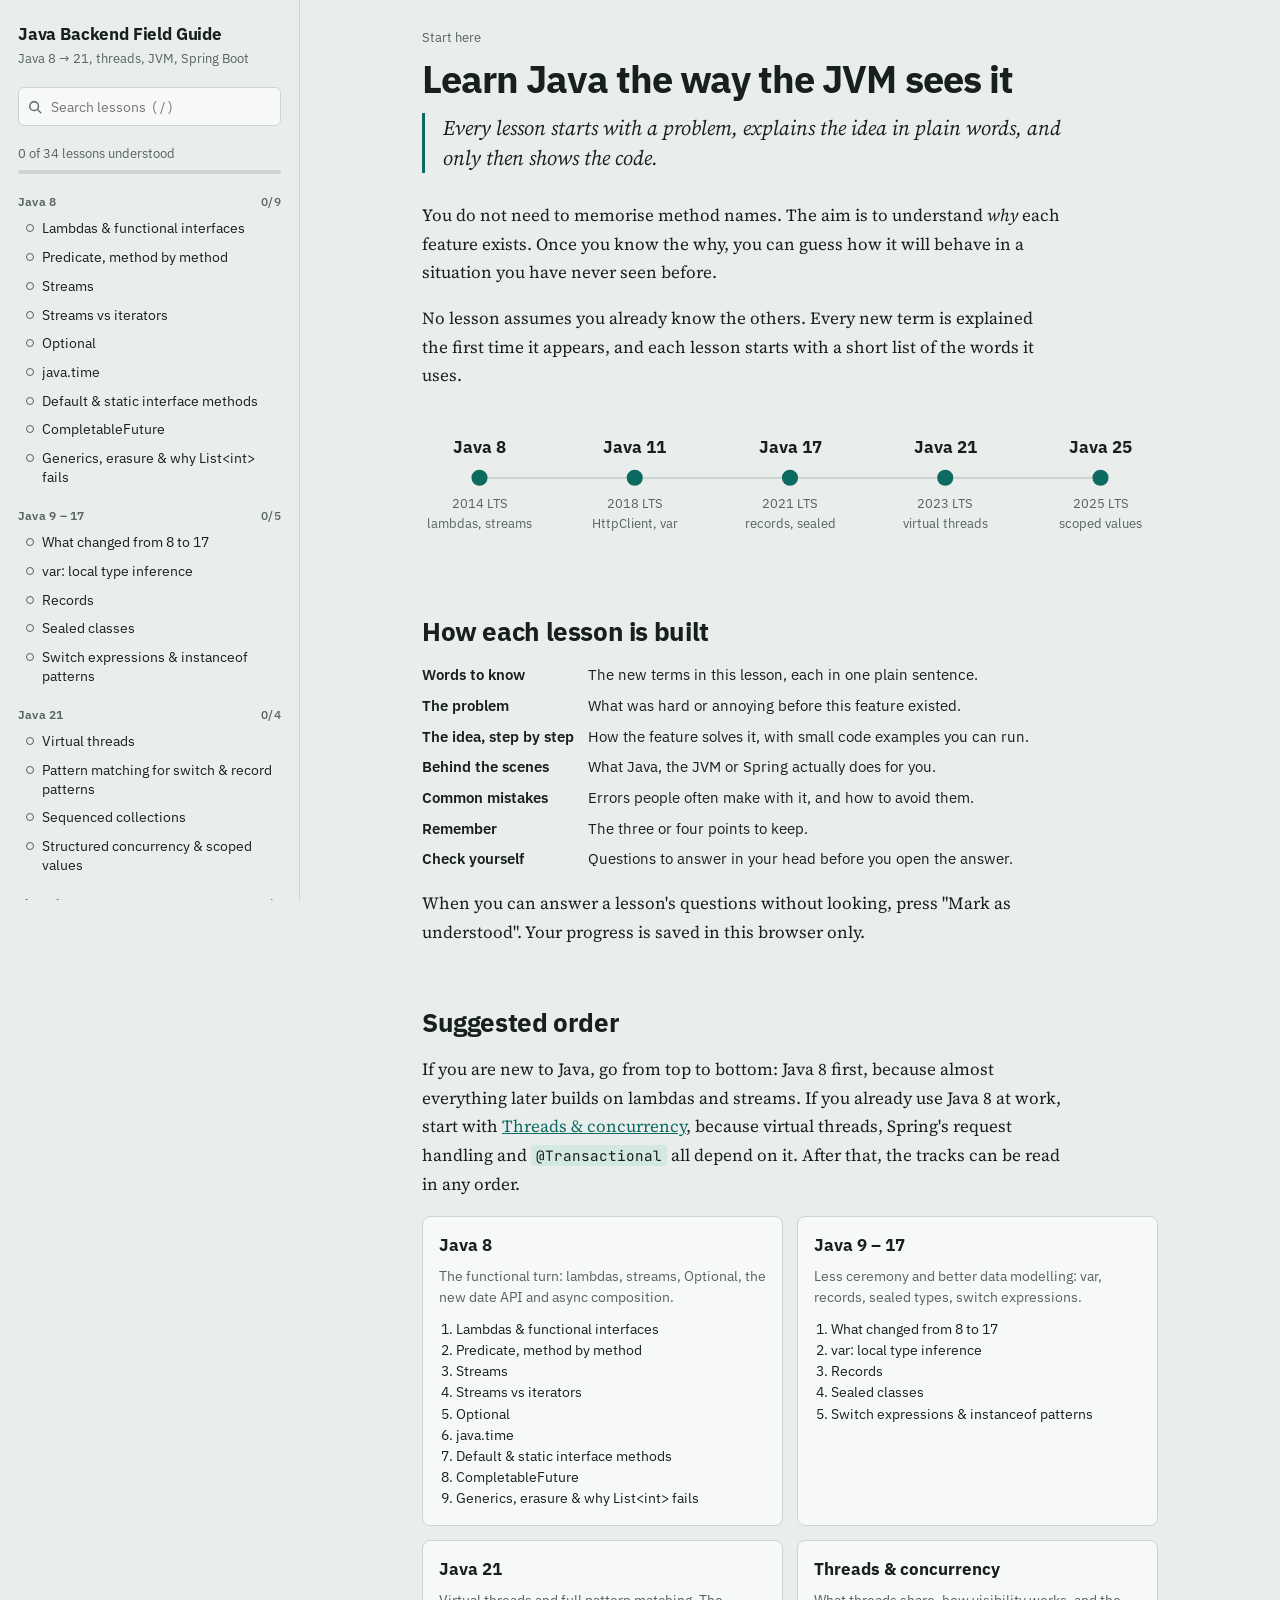
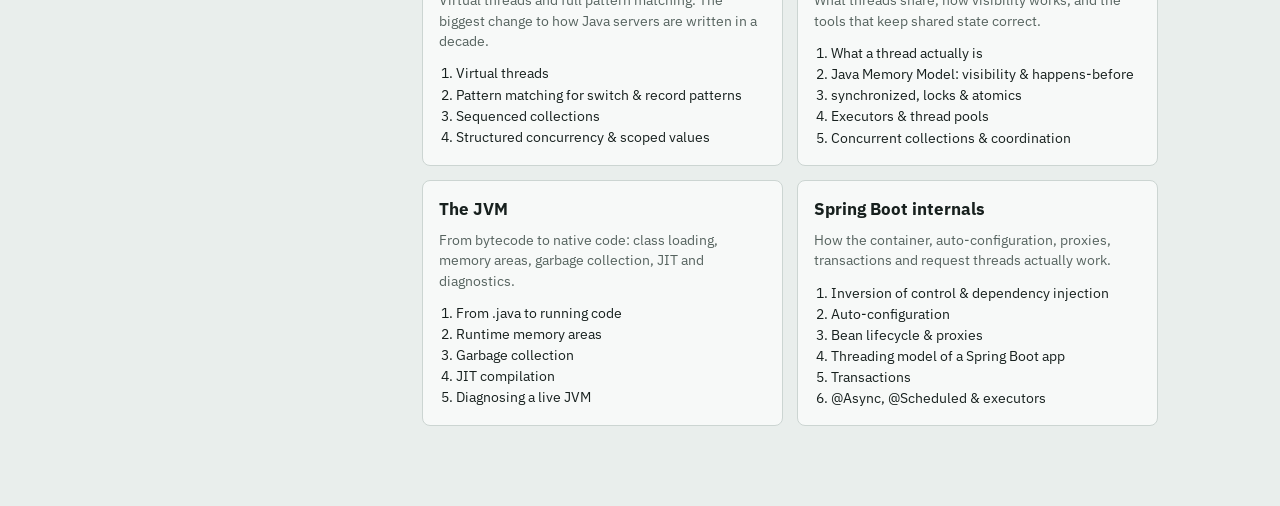
==== commit 5cf8fadc: "Add files via upload" ====
--- a/learning-hub/topics/JAVA_BACKEND.html
+++ b/learning-hub/topics/JAVA_BACKEND.html
@@ -1,9 +1,5 @@
-<!doctype html><html><head><meta charset=utf8><meta name=viewport content="width=device-width,initial-scale=1,viewport-fit=cover">
- <article id="topic-content"></article>   
-    
-<style>:root{color-scheme:light;box-sizing:border-box;padding-top:env(safe-area-inset-top,0px);padding-bottom:env(safe-area-inset-bottom,0px)}html{scroll-padding-top:env(safe-area-inset-top,0px)}body{margin:0;padding:0;font:14px -apple-system,BlinkMacSystemFont,sans-serif;background:#faf9f5;color:#141413}img{max-width:100%}[hidden]:not([hidden=until-found i]){display:none!important}</style></head><body>
+<!doctype html><html><head><meta charset=utf8><meta name=viewport content="width=device-width,initial-scale=1,viewport-fit=cover"><style>:root{color-scheme:light;box-sizing:border-box;padding-top:env(safe-area-inset-top,0px);padding-bottom:env(safe-area-inset-bottom,0px)}html{scroll-padding-top:env(safe-area-inset-top,0px)}body{margin:0;padding:0;font:14px -apple-system,BlinkMacSystemFont,sans-serif;background:#fff;color:#000}img{max-width:100%}[hidden]:not([hidden=until-found i]){display:none!important}</style></head><body>
 <title>Java Backend Field Guide</title>
-
 <link rel="preconnect" href="https://fonts.googleapis.com">
 <link rel="preconnect" href="https://fonts.gstatic.com" crossorigin>
 <link rel="stylesheet" href="https://fonts.googleapis.com/css2?family=IBM+Plex+Sans:wght@400;500;600;700&family=JetBrains+Mono:wght@400;600&family=Source+Serif+4:ital,opsz,wght@0,8..60,400;0,8..60,600;1,8..60,400&display=swap">
@@ -73,6 +69,7 @@
 .prose h2{font-family:var(--f-ui); font-size:var(--step-2); letter-spacing:-.015em; margin:2.4em 0 .6em; text-wrap:balance; line-height:1.2}
 .prose h2:first-child{margin-top:0}
 .prose h3{font-family:var(--f-ui); font-size:var(--step-1); margin:1.9em 0 .5em; line-height:1.25}
+.prose h4{font-family:var(--f-ui); font-size:1.05rem; margin:1.6em 0 .4em; line-height:1.3}
 .prose strong{font-weight:600}
 .prose code{font-family:var(--f-code); font-size:.84em; background:var(--accent-soft); padding:1px 5px; border-radius:3px; overflow-wrap:anywhere}
 .prose ol,.prose ul{padding-left:1.4em}
@@ -179,6 +176,85 @@
 .chip.skip{color:var(--muted); border:1px dashed var(--muted); text-decoration:line-through}
 .muted{color:var(--muted)}
 
+
+
+/* words to know */
+.terms{background:var(--sheet); border:1px solid var(--rule); border-radius:8px; padding:14px 18px 6px; margin:0 0 2.2em; font-family:var(--f-ui); max-width:40rem}
+.terms h3{margin:0 0 10px!important; font-size:.95rem!important; color:var(--accent)}
+.terms dl{margin:0; display:flex; flex-direction:column}
+.terms .term{display:grid; grid-template-columns:minmax(7.5rem, 30%) minmax(0,1fr); gap:4px 14px; padding:8px 0; border-top:1px solid var(--rule)}
+.terms dt{font-weight:600; font-size:.92rem; overflow-wrap:anywhere}
+.terms dd{margin:0; font-size:.92rem; line-height:1.5; color:var(--ink)}
+.terms code{font-size:.82em}
+@media (max-width: 520px){ .terms .term{grid-template-columns:minmax(0,1fr)} }
+
+/* stream simulation */
+.sim{margin:1.4em 0; border:1px solid var(--rule); border-radius:8px; background:var(--sheet); padding:16px; font-family:var(--f-ui); display:flex; flex-direction:column; gap:14px; min-width:0; max-width:none}
+.sim li{margin:0; max-width:none}
+.sim p{max-width:none}
+.sim-modes{display:flex; flex-wrap:wrap; gap:6px}
+.sim-modes button{font:inherit; font-size:.86rem; padding:7px 12px; border-radius:6px; border:1px solid var(--rule); background:var(--paper); color:var(--ink); cursor:pointer; min-height:36px}
+.sim-modes button[aria-pressed="true"]{background:var(--accent); border-color:var(--accent); color:var(--sheet); font-weight:600}
+.sim-cfg{display:flex; flex-wrap:wrap; gap:8px 16px; align-items:center; font-size:.86rem}
+.sim-cfg label{display:inline-flex; align-items:center; gap:6px; cursor:pointer}
+.sim-cfg select,.sim-speed select{font:inherit; font-size:.86rem; padding:5px 8px; border-radius:5px; border:1px solid var(--rule); background:var(--sheet); color:var(--ink)}
+.sim-flow{display:flex; flex-wrap:wrap; gap:12px 24px; align-items:stretch}
+.sim-srcrow{position:relative}
+.sim-box{position:relative; flex:1 1 104px; min-width:0; border:1px solid var(--rule); border-radius:8px; background:var(--paper); padding:10px; display:flex; flex-direction:column; gap:6px}
+.sim-box + .sim-box::before{content:"→"; position:absolute; left:-19px; top:50%; transform:translateY(-50%); color:var(--muted); font-size:15px}
+.sim-srcrow .sim-box{flex:none}
+.sim-srcrow + .sim-flow{position:relative; padding-top:18px}
+.sim-srcrow + .sim-flow::before{content:"↓"; position:absolute; top:-3px; left:28px; color:var(--muted); font-size:15px}
+.sim-box.on{border-color:var(--accent); box-shadow:inset 0 0 0 1px var(--accent)}
+.sim-box h4{margin:0; font-size:.86rem; font-weight:600; display:flex; justify-content:space-between; gap:6px; flex-wrap:wrap}
+.sim-box h4 span{font-weight:400; color:var(--muted); font-variant-numeric:tabular-nums; font-size:.78rem}
+.sim-box .op{font-family:var(--f-code); font-size:.74rem; color:var(--muted); overflow-wrap:anywhere}
+.sim-val{font-family:var(--f-code); font-size:.8rem; min-height:1.6em; display:flex; flex-wrap:wrap; align-items:center; gap:4px 6px; overflow-wrap:anywhere}
+.sim-tag{font-family:var(--f-ui); font-size:.7rem; font-weight:600; padding:1px 6px; border-radius:4px; border:1px solid var(--rule); color:var(--muted); white-space:nowrap}
+.sim-tag.v-pass,.sim-tag.v-read,.sim-tag.v-emit{background:var(--accent-soft); border-color:var(--accent); color:var(--accent)}
+.sim-tag.v-drop,.sim-tag.v-stop{background:var(--warn-soft); border-color:var(--warn); color:var(--warn)}
+.sim-chips{display:flex; flex-wrap:wrap; gap:4px}
+.sim-chip{font-family:var(--f-code); font-size:.78rem; min-width:2.3em; text-align:center; padding:2px 6px; border-radius:4px; border:1px solid var(--rule); background:var(--sheet); color:var(--ink); font-variant-numeric:tabular-nums}
+.sim-chip.cur{border-color:var(--accent); background:var(--accent); color:var(--sheet); font-weight:600}
+.sim-chip.read{color:var(--muted); background:transparent}
+.sim-chip.never{border-style:dashed; border-color:var(--warn); color:var(--warn); text-decoration:line-through; background:transparent}
+.sim-chip.out{border-color:var(--accent); color:var(--accent)}
+.sim-now{margin:0; font-size:.95rem; line-height:1.5; padding:10px 14px; border-left:3px solid var(--accent); background:var(--accent-soft); border-radius:0 6px 6px 0; min-height:3.2em}
+.sim-play{display:flex; flex-wrap:wrap; gap:8px; align-items:center}
+.sim-play button{font:inherit; font-size:.88rem; font-weight:600; padding:7px 14px; border-radius:6px; border:1.5px solid var(--accent); background:transparent; color:var(--accent); cursor:pointer; min-height:38px}
+.sim-play button.primary{background:var(--accent); color:var(--sheet)}
+.sim-play button:disabled{opacity:.4; cursor:default}
+.sim-speed{display:inline-flex; align-items:center; gap:6px; font-size:.84rem; color:var(--muted)}
+.sim-play .pos{font-size:.82rem; color:var(--muted); font-variant-numeric:tabular-nums; margin-left:auto}
+.sim-stats{display:grid; grid-template-columns:repeat(3, minmax(0,1fr)); gap:8px}
+.sim-stat{border:1px solid var(--rule); border-radius:6px; padding:8px 10px; background:var(--paper); min-width:0}
+.sim-stat b{display:block; font-family:var(--f-code); font-size:1rem; font-variant-numeric:tabular-nums; overflow-wrap:anywhere}
+.sim-stat span{font-size:.74rem; color:var(--muted)}
+.sim-grid{display:grid; grid-template-columns:minmax(0,1.35fr) minmax(0,1fr); gap:14px}
+.sim-panel{min-width:0; display:flex; flex-direction:column; gap:6px}
+.sim-panel h5{margin:0; font-size:.78rem; font-weight:600; color:var(--muted)}
+.sim-code{margin:0; background:var(--code-bg); color:var(--code-fg); border-radius:8px; padding:10px 0; overflow-x:auto; font-family:var(--f-code); font-size:.76rem; line-height:1.65}
+.sim-code .ln{display:block; padding:0 12px; white-space:pre; border-left:3px solid transparent; min-width:max-content}
+.sim-code .ln.hot{background:rgba(127,211,198,.17); border-left-color:var(--c-kw)}
+.sim-stack{list-style:none; margin:0; padding:0; display:flex; flex-direction:column; gap:3px; font-family:var(--f-code); font-size:.74rem}
+.sim-stack li{padding:5px 8px; border:1px solid var(--rule); border-radius:4px; background:var(--paper); overflow-wrap:anywhere}
+.sim-stack li:first-child{border-width:1.5px; border-color:var(--ink)}
+.sim-stack li.you{border-color:var(--accent); background:var(--accent-soft)}
+.sim-stack li.idle{color:var(--muted)}
+.sim-stack .who{font-family:var(--f-ui); font-size:.68rem; font-weight:600; color:var(--accent); white-space:nowrap}
+.sim-log{list-style:none; margin:0; padding:0; max-height:190px; overflow-y:auto; font-size:.82rem; border-top:1px solid var(--rule)}
+.sim-log li{padding:6px 0; border-bottom:1px solid var(--rule); color:var(--muted); line-height:1.45}
+.sim-log li:first-child{color:var(--ink)}
+@media (max-width: 760px){ .sim-grid{grid-template-columns:minmax(0,1fr)} }
+@media (max-width: 560px){
+  .sim{padding:12px}
+  .sim-flow{flex-direction:column; gap:20px}
+  .sim-flow .sim-box{flex:none}
+  .sim-box + .sim-box::before{content:"↓"; left:50%; top:-18px; transform:translateX(-50%)}
+  .sim-play .pos{margin-left:0; width:100%}
+  .sim-stats{gap:6px}
+}
+
 /* phones */
 @media (max-width: 900px){
   .app{grid-template-columns:minmax(0,1fr)}
@@ -230,113 +306,146 @@
   const id = "code" + (codeId++);
   return `<figure class="code"><div class="head"><figcaption>${cap ? esc(cap) : ""}</figcaption><button class="copy" data-copy="${id}" type="button">Copy</button></div><pre><code id="${id}">${hl(code.replace(/^\n+|\s+$/g,""))}</code></pre></figure>`;
 }
+function W(pairs){
+  return '<aside class="terms" aria-label="Words to know"><h3>Words to know</h3><dl>' +
+    pairs.map(p => '<div class="term"><dt>' + p[0] + '</dt><dd>' + p[1] + '</dd></div>').join("") + '</dl></aside>';
+}
 function Q(q, a){ return `<details class="q"><summary>${q}</summary><div class="ans">${a}</div></details>`; }
 </script>
 <script>
 /* ===================== JAVA 8 ===================== */
 T.push({
 id:"j8-lambdas", track:"java8", title:"Lambdas & functional interfaces", since:"JDK 8", jep:"JEP 126",
-lede:"A lambda is a value that holds behaviour. Once behaviour can be passed around like data, a whole style of API becomes possible.",
+lede:"A lambda is a short way to write a small piece of code that you can hand to another method, so that method can run it when it needs to.",
 html:`
-<h2>Start from the problem</h2>
-<p>Before Java 8, a method could accept numbers, strings and objects, but it could not accept <em>a piece of code</em>. If you wanted a sort to compare by name, you had to wrap that one line of logic inside a whole class. The language had no way to say "here is some behaviour, run it later".</p>
-${J(String.raw`// Java 7: six lines of ceremony around one line of logic
+${W([
+ ["Lambda","A small function without a name, written with an arrow: <code>(a, b) -&gt; a + b</code>. Read the arrow as \"becomes\"."],
+ ["Functional interface","An interface with exactly one method that has no body. A lambda is a quick way to fill in that one method."],
+ ["Method reference","A shortcut for a lambda that only calls an existing method, written <code>Person::getName</code>."],
+ ["Capture","When a lambda uses a variable that belongs to the method around it."]
+])}
+<h2>The problem</h2>
+<p>Before Java 8, you could pass numbers, text and objects to a method. You could not pass a piece of code.</p>
+<p>Say you want to sort a list of people by name. The <code>sort</code> method needs to know <em>how to compare two people</em>. The only way to give it that was to write a whole class, just to hold one line of logic:</p>
+${J(String.raw`// Java 7: six lines of ceremony around ONE line of real logic
 Collections.sort(people, new Comparator<Person>() {
     @Override
     public int compare(Person a, Person b) {
         return a.getName().compareTo(b.getName());
     }
-});`,"Anonymous inner class: the only way to pass behaviour before Java 8")}
-<p>Ask the first-principles question: what is the <em>minimum</em> information the compiler needs here? It already knows <code>sort</code> wants a <code>Comparator&lt;Person&gt;</code>. A Comparator has exactly one abstract method. So the only things you really need to supply are the parameter names and the body. Everything else is noise the compiler can infer.</p>
-
-<h2>Build it up</h2>
-<p>That inference is the whole idea. An interface with exactly one abstract method is a <strong>functional interface</strong>. Anywhere one is expected, you can write a lambda, and the compiler fills in the rest from the <em>target type</em>.</p>
+});`,"Before Java 8: an anonymous class was the only way to pass behaviour")}
+<p>Now ask a simple question: what does Java really need from us here? It already knows that <code>sort</code> wants a <code>Comparator</code>. A <code>Comparator</code> has only one method to fill in, <code>compare</code>. So the only new information is the names of the two inputs and the line that compares them. Java could work out everything else by itself.</p>
+
+<h2>The idea, step by step</h2>
+<h3>1. Write only the part that matters</h3>
+<p>A lambda is exactly that missing piece: the inputs, an arrow, and the code.</p>
 ${J(String.raw`people.sort((a, b) -> a.getName().compareTo(b.getName()));
 
-// Even shorter: a method reference names an existing method as the behaviour
+// Even shorter: name an existing method instead of writing the code again
 people.sort(Comparator.comparing(Person::getName));`)}
-<p>Notice that a lambda has no type of its own. <code>(a, b) -&gt; ...</code> means nothing until it lands somewhere that expects a functional interface. The same lambda text could become a <code>Comparator</code> or a <code>BiFunction</code> depending on where you put it.</p>
-<p>Java 8 ships a toolkit of general-purpose functional interfaces in <code>java.util.function</code>. Learn the four shapes and the rest are variations:</p>
+
+<h3>2. Java works out the type from where you put it</h3>
+<p>You can use a lambda anywhere Java expects an interface with exactly one empty method. Such an interface is called a <strong>functional interface</strong>. Java looks at the place where you put the lambda and works out which interface you mean. The same lambda text can become a <code>Comparator</code> in one place and something else in another.</p>
+
+<h3>3. Java ships ready-made interfaces for common shapes</h3>
+<p>You rarely need to create your own. The package <code>java.util.function</code> has general-purpose ones. Learn these four and the rest are small variations:</p>
 <div class="table-wrap"><table>
-<thead><tr><th>Interface</th><th>Shape</th><th>Think of it as</th></tr></thead>
+<thead><tr><th>Interface</th><th>Shape</th><th>In plain words</th></tr></thead>
 <tbody>
-<tr><td><code>Supplier&lt;T&gt;</code></td><td><code>() -&gt; T</code></td><td>A factory. Gives you something.</td></tr>
-<tr><td><code>Consumer&lt;T&gt;</code></td><td><code>T -&gt; void</code></td><td>A sink. Takes something, returns nothing.</td></tr>
-<tr><td><code>Function&lt;T,R&gt;</code></td><td><code>T -&gt; R</code></td><td>A transformation.</td></tr>
-<tr><td><code>Predicate&lt;T&gt;</code></td><td><code>T -&gt; boolean</code></td><td>A test.</td></tr>
+<tr><td><code>Supplier&lt;T&gt;</code></td><td><code>() -&gt; T</code></td><td>Takes nothing, gives you something. Like a factory.</td></tr>
+<tr><td><code>Consumer&lt;T&gt;</code></td><td><code>T -&gt; void</code></td><td>Takes something, gives nothing back. Like printing or saving.</td></tr>
+<tr><td><code>Function&lt;T,R&gt;</code></td><td><code>T -&gt; R</code></td><td>Turns one thing into another.</td></tr>
+<tr><td><code>Predicate&lt;T&gt;</code></td><td><code>T -&gt; boolean</code></td><td>Answers yes or no about something.</td></tr>
 </tbody></table></div>
-<p>Prefixes add arity (<code>BiFunction</code>), specialise the type (<code>UnaryOperator&lt;T&gt;</code> is a <code>Function&lt;T,T&gt;</code>) or avoid boxing (<code>IntPredicate</code>, <code>ToLongFunction</code>).</p>
-${J(String.raw`Predicate<String> notBlank = s -> !s.isBlank();
+<p>Name prefixes tell you about variations. <code>Bi</code> means two inputs (<code>BiFunction</code>). <code>Int</code>, <code>Long</code> and <code>Double</code> mean it works directly with plain numbers (<code>IntPredicate</code>), which is faster. <code>UnaryOperator&lt;T&gt;</code> is a <code>Function</code> whose input and output have the same type.</p>
+${J(String.raw`Predicate<String> notBlank  = s -> !s.isBlank();
 Predicate<String> shortWord = s -> s.length() < 5;
-Predicate<String> both = notBlank.and(shortWord);   // composition
+Predicate<String> both      = notBlank.and(shortWord);   // combine two tests into one
 
 Function<Integer, Integer> doubled = x -> x * 2;
 Function<Integer, Integer> plusOne = x -> x + 1;
-doubled.andThen(plusOne).apply(5);   // 11
-doubled.compose(plusOne).apply(5);   // 12
-
-@FunctionalInterface               // compiler error if you add a 2nd abstract method
+doubled.andThen(plusOne).apply(5);   // (5 * 2) + 1 = 11
+doubled.compose(plusOne).apply(5);   // (5 + 1) * 2 = 12
+
+@FunctionalInterface               // optional: the compiler complains if you add a 2nd empty method
 interface RateRule {
     BigDecimal apply(BigDecimal baseRate);
-}`,"Functional interfaces compose because they are just objects with default methods")}
-
-<h3>Capturing variables</h3>
-<p>A lambda can read local variables from the surrounding method, but only if they are <strong>effectively final</strong> (never reassigned). The reason is physical: the lambda may run after the method returns, on another thread, when the stack frame holding that local is gone. So Java copies the value into the lambda. If the variable could still change, the copy would silently go stale. Forbidding reassignment makes the copy always correct.</p>
+}`,"Functional interfaces can be combined, because they are just objects")}
+
+<h3>4. Using variables from outside the lambda</h3>
+<p>A lambda can read local variables of the method it is written in. There is one rule: you must not change that variable after setting it. Java calls this <strong>effectively final</strong>.</p>
+<p>Why? A lambda may run later, maybe after the method has already finished, maybe on another thread. Local variables disappear when their method finishes. So Java gives the lambda its own <em>copy</em> of the value. If the original variable could still change, the copy would quietly go out of date. Banning changes keeps the copy correct.</p>
 ${J(String.raw`int threshold = 10;
-list.removeIf(x -> x > threshold);   // OK: threshold is effectively final
+list.removeIf(x -> x > threshold);   // OK: threshold never changes
 
 int count = 0;
-list.forEach(x -> count++);          // compile error: count is reassigned`)}
-
-<h2>Under the hood</h2>
-<p>Anonymous classes compile to a separate <code>Outer$1.class</code> file. Lambdas do not. The compiler turns the body into a private static (or instance) method and emits an <code>invokedynamic</code> instruction. On first execution, the JVM calls <code>LambdaMetafactory</code>, which spins up a small class implementing the interface at runtime. Non-capturing lambdas are typically created once and reused, so they cost almost nothing.</p>
-${J(String.raw`// javap -c -p Demo.class (trimmed)
-invokedynamic #7, 0  // InvokeDynamic #0:compare:()Ljava/util/Comparator;
+list.forEach(x -> count++);          // compile error: count is changed`)}
+
+<h2>Behind the scenes</h2>
+<p>The old anonymous class became a separate file, <code>Outer$1.class</code>. A lambda does not. The compiler moves the lambda's body into a hidden private method. At the place where the lambda is used, it leaves a special instruction, <code>invokedynamic</code>, which means \"create the object for this the first time you get here\". The JVM then builds one tiny class for it at runtime and reuses it. That is why lambdas are cheap.</p>
+${J(String.raw`// javap -c -p Demo.class   (shortened)
+invokedynamic #7, 0  // creates the Comparator object the first time
 ...
-private static int lambda$main$0(Person, Person);`,"The lambda body becomes lambda$main$0; invokedynamic links it lazily")}
-<p>One consequence: inside a lambda, <code>this</code> refers to the enclosing object, not to the lambda. In an anonymous class, <code>this</code> is the anonymous instance.</p>
-
-<h2>Traps</h2>
+private static int lambda$main$0(Person, Person);   // your lambda body, moved here`)}
+<p>One visible difference: inside a lambda, <code>this</code> means the object around it. Inside an anonymous class, <code>this</code> means the anonymous object itself.</p>
+
+<h2>Common mistakes</h2>
 <ul class="traps">
-<li>Checked exceptions: <code>Function.apply</code> declares none, so a lambda calling <code>Files.readString</code> will not compile. Wrap it, or define your own functional interface that <code>throws IOException</code>.</li>
-<li>Overload ambiguity: <code>submit(() -&gt; doWork())</code> can match both <code>Runnable</code> and <code>Callable</code>. If <code>doWork</code> returns a value, Java picks <code>Callable</code>.</li>
-<li>Long lambdas hurt stack traces and readability. Past three lines, extract a named method and use a method reference.</li>
+<li>Calling a method that throws a checked exception, such as <code>Files.readString</code>, inside a lambda does not compile. <code>Function.apply</code> is not allowed to throw it. Catch it inside the lambda, or write your own interface whose method says <code>throws IOException</code>.</li>
+<li><code>executor.submit(() -&gt; doWork())</code> can match both <code>Runnable</code> (returns nothing) and <code>Callable</code> (returns a value). If <code>doWork</code> returns something, Java picks <code>Callable</code>. Be aware of which one you get.</li>
+<li>Long lambdas are hard to read and give confusing error messages. If one grows beyond three lines, move it into a named method and use a method reference.</li>
+</ul>
+
+<h2>Remember</h2>
+<ul>
+<li>A lambda is a small piece of code you can pass to a method.</li>
+<li>It can be used wherever Java expects an interface with exactly one empty method.</li>
+<li>It can read local variables from outside, but those variables must not change.</li>
 </ul>
 
 <h2>Check yourself</h2>
-${Q("Why must captured locals be effectively final, while fields can be mutated freely inside a lambda?","Locals live on the stack frame, which may be gone when the lambda runs, so the lambda holds a copy. Fields live on the heap inside an object; the lambda captures a reference to <code>this</code>, so it reads the live field, not a copy. (Thread-safety of that field is then your problem.)")}
-${Q("Is <code>Comparator</code> a functional interface even though it declares <code>equals</code>?","Yes. <code>equals</code> is a public method of <code>Object</code>, so it does not count toward the single abstract method. Default and static methods do not count either.")}
+${Q("Why must local variables used inside a lambda never change, while fields can be changed freely?","A local variable lives only while its method runs, so the lambda receives a copy of its value. If the variable changed later, the copy would be wrong. A field lives inside an object, and the lambda keeps a link to that object, so it always reads the current value. There is only one copy of the field, so nothing can go out of date.")}
+${Q("<code>Comparator</code> declares two methods, <code>compare</code> and <code>equals</code>. Is it still a functional interface?","Yes. Every class already has an <code>equals</code> method inherited from <code>Object</code>, so a lambda never needs to provide it. Only methods you would still have to fill in count, and that is just <code>compare</code>. Methods with a body (default and static methods) do not count either.")}
 `});
 
 T.push({
 id:"j8-streams", track:"java8", title:"Streams", since:"JDK 8", jep:"JEP 107",
-lede:"A stream is a description of a computation over data, not a container of data. Nothing runs until you ask for a result.",
+lede:"A stream is a recipe for processing a collection. You list the steps, and Java runs them only when you ask for the final result.",
 html:`
-<h2>Start from the problem</h2>
-<p>Most loops over collections do one of a few things: filter, transform, aggregate. Written as loops, every one of them mixes <em>what</em> you want with <em>how</em> to iterate, plus temporary lists and mutable counters.</p>
-${J(String.raw`// "Total outstanding of active loans above 100k, by product"
+${W([
+ ["Stream","A sequence of elements you process step by step. It is not a collection: it holds no data of its own."],
+ ["Intermediate operation","A step such as <code>filter</code> or <code>map</code>. It returns a new stream and does not run yet."],
+ ["Terminal operation","The final step, such as <code>toList</code> or <code>count</code>. Calling it runs all the steps."],
+ ["Lazy","Work is postponed until someone actually needs the result."],
+ ["Collector","Instructions for gathering results into something, such as a list, a map or a total."]
+])}
+<h2>The problem</h2>
+<p>Most loops over a collection do one of a few jobs: keep some items, change each item, or combine items into a total. In a normal loop, <em>what</em> you want is mixed up with <em>how</em> to loop, plus temporary lists and counters.</p>
+${J(String.raw`// "Total outstanding amount of active loans above 100k, per product"
 Map<String, BigDecimal> totals = new HashMap<>();
 for (Loan l : loans) {
     if (l.isActive() && l.getAmount().compareTo(BIG) > 0) {
         totals.merge(l.getProduct(), l.getOutstanding(), BigDecimal::add);
     }
 }`)}
-<p>The intent is three steps: keep some, look at one field, group and sum. Streams let you write exactly those steps and leave the iteration to the library.</p>
+<p>The real intent has three steps: keep some loans, look at one field, group and add up. Streams let you write exactly those three steps and leave the looping to Java.</p>
 ${J(String.raw`Map<String, BigDecimal> totals = loans.stream()
-    .filter(Loan::isActive)
-    .filter(l -> l.getAmount().compareTo(BIG) > 0)
-    .collect(Collectors.groupingBy(
+    .filter(Loan::isActive)                                    // step 1: keep active loans
+    .filter(l -> l.getAmount().compareTo(BIG) > 0)             //         ...above 100k
+    .collect(Collectors.groupingBy(                            // step 2 and 3: group and add up
         Loan::getProduct,
         Collectors.reducing(BigDecimal.ZERO, Loan::getOutstanding, BigDecimal::add)));`)}
 
-<h2>Build it up: the pipeline model</h2>
-<p>Every stream has three parts:</p>
+<h2>The idea, step by step</h2>
+<h3>1. Every stream has three parts</h3>
 <ol>
-<li><strong>Source</strong>: a collection, array, file lines, <code>IntStream.range</code>, a generator.</li>
-<li><strong>Intermediate operations</strong>: <code>filter</code>, <code>map</code>, <code>flatMap</code>, <code>sorted</code>, <code>distinct</code>, <code>limit</code>. Each returns a new stream. None of them does any work yet.</li>
-<li><strong>Terminal operation</strong>: <code>collect</code>, <code>forEach</code>, <code>reduce</code>, <code>count</code>, <code>findFirst</code>, <code>anyMatch</code>. This triggers the whole pipeline.</li>
+<li><strong>A source</strong>: where the elements come from. A list, an array, the lines of a file, or a number range.</li>
+<li><strong>Intermediate operations</strong>: the steps, such as <code>filter</code>, <code>map</code>, <code>sorted</code>, <code>distinct</code> and <code>limit</code>. Each one returns a new stream. None of them does any work yet.</li>
+<li><strong>A terminal operation</strong>: the final step, such as <code>collect</code>, <code>toList</code>, <code>forEach</code>, <code>count</code>, <code>findFirst</code> or <code>anyMatch</code>. This is what starts the work.</li>
 </ol>
-<p>The key mental shift is that elements flow through the pipeline <em>one at a time</em>, vertically, not stage by stage. Run this and read the output:</p>
+
+<h3>2. Elements travel one at a time through all the steps</h3>
+<p>Think of an assembly line. Each item travels down the whole line before the next item starts. Java does <em>not</em> run all items through step 1, then all through step 2. Run this code and read the output:</p>
 ${J(String.raw`Stream.of("a", "bb", "ccc", "dddd")
     .filter(s -> { System.out.println("filter " + s); return s.length() > 1; })
     .map(s -> { System.out.println("map " + s); return s.toUpperCase(); })
@@ -344,254 +453,308 @@
 
 // filter a
 // filter bb
-// map bb        <- stops here. "ccc" and "dddd" are never touched.`,"Laziness plus short-circuiting: only as much work as the result needs")}
-<p>This is why <code>limit</code>, <code>findFirst</code> and <code>anyMatch</code> can work on infinite streams such as <code>Stream.iterate(1, n -&gt; n * 2)</code>.</p>
-
-<h3>Stateless vs stateful operations</h3>
-<p><code>filter</code> and <code>map</code> decide about one element without seeing others. <code>sorted</code> and <code>distinct</code> cannot: <code>sorted</code> must see every element before emitting the first. That makes them barriers that buffer the whole stream, which matters for memory and parallel performance.</p>
-
-<h3>flatMap</h3>
-<p><code>map</code> is one-in, one-out. <code>flatMap</code> is one-in, zero-or-more-out: each element becomes a stream, and the streams are concatenated.</p>
+// map bb        <- stops here. "ccc" and "dddd" are never touched.`,"Java only does as much work as the result needs")}
+<p>Because nothing runs until the end, and items go one at a time, Java can stop as soon as it has the answer. That is why <code>limit</code>, <code>findFirst</code> and <code>anyMatch</code> even work on endless sources such as <code>Stream.iterate(1, n -&gt; n * 2)</code>.</p>
+
+<h3>3. Some steps have to wait for everything</h3>
+<p><code>filter</code> and <code>map</code> can decide about one item without seeing the others. <code>sorted</code> and <code>distinct</code> cannot. To give you the smallest item first, <code>sorted</code> must first look at <em>all</em> items. Such a step works like a wall: everything piles up behind it until the source is empty. That costs memory and stops the early-exit trick from step 2.</p>
+
+<h3>4. flatMap: one item in, many out</h3>
+<p><code>map</code> turns each item into exactly one new item. <code>flatMap</code> turns each item into a stream of items and joins all those streams into one.</p>
 ${J(String.raw`List<Order> orders = ...;
 List<LineItem> allItems = orders.stream()
-    .flatMap(o -> o.getItems().stream())
+    .flatMap(o -> o.getItems().stream())   // each order becomes its line items
     .toList();          // Java 16+. On Java 8 use .collect(Collectors.toList())`)}
 
-<h3>Collectors are the real power</h3>
+<h3>5. Collectors do the heavy lifting at the end</h3>
 ${J(String.raw`// group, then count per group
 Map<Status, Long> byStatus = loans.stream()
     .collect(Collectors.groupingBy(Loan::getStatus, Collectors.counting()));
 
-// split into two buckets
+// split into two groups: true and false
 Map<Boolean, List<Loan>> parts = loans.stream()
     .collect(Collectors.partitioningBy(l -> l.getRate().compareTo(CAP) > 0));
 
-// to a map keyed by id; third arg resolves duplicate keys
+// to a map by id. The third argument says what to do if two loans have the same id.
 Map<Long, Loan> byId = loans.stream()
     .collect(Collectors.toMap(Loan::getId, l -> l, (a, b) -> a));
 
-String csv = names.stream().collect(Collectors.joining(", ", "[", "]"));`)}
-
-<h2>Under the hood</h2>
-<p>A pipeline is built as a linked chain of <code>Sink</code> objects. When the terminal operation runs, the source's <code>Spliterator</code> pushes each element into the first sink, which passes it on to the next. Laziness falls out naturally: nothing calls the spliterator until the terminal op does.</p>
-<p><code>parallelStream()</code> uses the same spliterator to split the source in halves, recursively, and runs the pieces on the common <code>ForkJoinPool</code> (size = CPU cores − 1). It only pays off for large, CPU-bound work on splittable sources (arrays, <code>ArrayList</code>), not for <code>LinkedList</code> or I/O.</p>
-
-<h2>Traps</h2>
+String csv = names.stream().collect(Collectors.joining(", ", "[", "]"));   // "[Ann, Bob]"`)}
+
+<h2>Behind the scenes</h2>
+<p>When you add steps, Java only links small objects together, one per step. When the terminal operation runs, the source pushes each element into the first step, which passes it on to the next, and so on. Nothing can happen earlier, because nothing pushes until the end. The lesson <a href="#j8-stream-iter">Streams vs iterators</a> builds this from scratch and has a simulation you can step through.</p>
+<p><code>parallelStream()</code> splits the source into halves again and again, and runs the pieces on several threads at once. It only helps for big amounts of calculation on sources that are easy to split, such as arrays and <code>ArrayList</code>. It does not help for small lists, linked lists, or work that waits on a database or network.</p>
+
+<h2>Common mistakes</h2>
 <ul class="traps">
-<li>A stream can be consumed only once. A second terminal call throws <code>IllegalStateException</code>.</li>
-<li>Do not mutate shared state from <code>forEach</code> or <code>map</code>. Use a collector instead. With a parallel stream, adding to an <code>ArrayList</code> loses elements or throws.</li>
-<li><code>Collectors.toMap</code> throws on duplicate keys and on <code>null</code> values unless you pass a merge function.</li>
-<li><code>parallelStream()</code> in a web request steals threads from the shared common pool used by every other parallel stream and <code>CompletableFuture</code> default in the JVM.</li>
-<li><code>peek</code> is for debugging. In Java 9+, <code>count()</code> may skip it entirely if the size is known.</li>
+<li>A stream can only be used once. Calling a second terminal operation on it throws <code>IllegalStateException</code>.</li>
+<li>Do not change an outside list or counter from inside <code>map</code> or <code>forEach</code>. Let a collector build the result. With a parallel stream, adding to a shared <code>ArrayList</code> loses items or crashes.</li>
+<li><code>Collectors.toMap</code> throws an exception if two items have the same key, unless you pass the third argument that says which one to keep.</li>
+<li><code>parallelStream()</code> inside a web request shares one pool of threads with every other parallel stream in the application. A slow one slows down all of them.</li>
+<li><code>peek</code> is for debugging only. Java may skip it, for example when <code>count()</code> already knows the size.</li>
+</ul>
+
+<h2>Remember</h2>
+<ul>
+<li>Source, then steps, then one final step. Nothing runs until the final step.</li>
+<li>Items go through all the steps one at a time, so Java can stop early.</li>
+<li><code>sorted</code> and <code>distinct</code> must see everything first.</li>
+<li>Build results with collectors, not by changing outside variables.</li>
 </ul>
 
 <h2>Check yourself</h2>
-${Q("Why does <code>Stream.iterate(1, x -> x + 1).sorted().findFirst()</code> never finish?","<code>sorted</code> is stateful and must consume the entire stream before emitting anything. The source is infinite, so it never finishes buffering. <code>findFirst</code> never gets a chance to short-circuit.")}
-${Q("When is <code>reduce</code> the wrong tool for building a list?","Always for mutable containers. <code>reduce</code> assumes immutable values combined with an associative function. To accumulate into a mutable container, use <code>collect</code>, which is designed for mutable reduction and is safe in parallel.")}
+${Q("Why does <code>Stream.iterate(1, x -&gt; x + 1).sorted().findFirst()</code> never finish?","The source never ends, and <code>sorted</code> has to see every item before it can hand out the smallest one. So it keeps collecting forever, and <code>findFirst</code> never receives anything to stop on.")}
+${Q("Why should you not use <code>reduce</code> to build a list?","<code>reduce</code> is meant for combining values that never change, like adding numbers. If you give it a list to add to, all parallel workers add to that same list at once and the result is broken. Even on one thread it is slow, because each step copies the list. <code>collect</code> is built for this job: each worker gets its own list, and the lists are joined at the end.")}
 `});
 
 T.push({
 id:"j8-optional", track:"java8", title:"Optional", since:"JDK 8", jep:null,
-lede:"Optional makes 'there may be no value' part of a method's return type, so the caller cannot forget to handle it.",
+lede:"Optional is a box that may or may not hold a value. When a method returns one, its signature itself says: this might be empty, so decide what to do in that case.",
 html:`
-<h2>Start from the problem</h2>
-<p>A method that returns <code>Customer</code> might return <code>null</code>. Nothing in the signature tells you. The caller has to read docs, remember, and check. When they forget, you get a <code>NullPointerException</code> far from the cause.</p>
-<p>The first-principles fix is to move "absence" from the runtime (a special null reference) into the type system (a different type). If the method returns <code>Optional&lt;Customer&gt;</code>, you cannot call <code>getName()</code> on it directly. The compiler forces you to decide what happens when it is empty.</p>
-
-<h2>Build it up</h2>
+${W([
+ ["null","A special value meaning \"no object here\"."],
+ ["NullPointerException","The error you get when you call a method on <code>null</code>."],
+ ["Optional","A small wrapper that is either empty or holds exactly one value."],
+ ["Method signature","The first line of a method: its name, its parameters and its return type."]
+])}
+<h2>The problem</h2>
+<p>A method that returns <code>Customer</code> might return <code>null</code> when nothing was found. Nothing in its signature tells you that. You have to read the documentation, remember it, and check for <code>null</code> yourself. When you forget, you get a <code>NullPointerException</code>, often far away from the real cause.</p>
+<p>The fix is to make \"maybe nothing\" part of the <em>return type</em>. If the method returns <code>Optional&lt;Customer&gt;</code>, you cannot call <code>getName()</code> on the result directly. Java forces you to decide what happens when it is empty.</p>
+
+<h2>The idea, step by step</h2>
 ${J(String.raw`Optional<Customer> findByEmail(String email) {
-    return Optional.ofNullable(repo.get(email));   // null becomes Optional.empty()
-}
-
-// Transform and fall back, without a single null check
+    return Optional.ofNullable(repo.get(email));   // null becomes an empty Optional
+}
+
+// Change the value step by step, with no null checks at all
 String city = findByEmail(email)
     .map(Customer::getAddress)        // Optional<Address>
     .map(Address::getCity)            // Optional<String>
-    .filter(c -> !c.isBlank())
-    .orElse("Unknown");
-
-// When absence is a bug, fail loudly with a meaningful exception
+    .filter(c -> !c.isBlank())        // empty if the city is blank
+    .orElse("Unknown");               // the fallback when anything was empty
+
+// When a missing value is a real error, fail with a clear message
 Customer c = findByEmail(email)
-    .orElseThrow(() -> new CustomerNotFound(email));`,"map skips the function when empty; orElse/orElseThrow end the chain")}
-<p><code>map</code> vs <code>flatMap</code>: if your function already returns an <code>Optional</code>, <code>map</code> would give you <code>Optional&lt;Optional&lt;X&gt;&gt;</code>. <code>flatMap</code> flattens it.</p>
+    .orElseThrow(() -> new CustomerNotFound(email));`,"map skips its function when the box is empty; orElse picks a fallback")}
+<p><code>map</code> only runs its function if there is a value. If the box is empty, it stays empty, and the chain simply passes the empty box along to <code>orElse</code>.</p>
+<p><code>map</code> vs <code>flatMap</code>: if your function itself returns an <code>Optional</code>, <code>map</code> would give you a box inside a box, <code>Optional&lt;Optional&lt;X&gt;&gt;</code>. <code>flatMap</code> unpacks it to one box.</p>
 ${J(String.raw`Optional<Account> acc = findByEmail(email).flatMap(this::primaryAccount);
 // primaryAccount(Customer) returns Optional<Account>`)}
 
 <h3>orElse vs orElseGet</h3>
-<p><code>orElse(x)</code> evaluates <code>x</code> <em>always</em>, because Java evaluates arguments before the call. <code>orElseGet(supplier)</code> calls the supplier only when empty. This matters when the fallback is expensive or has side effects.</p>
-${J(String.raw`opt.orElse(loadDefaultFromDb());        // DB hit every time, even when present
-opt.orElseGet(() -> loadDefaultFromDb()); // DB hit only when empty`)}
+<p><code>orElse(x)</code> always calculates <code>x</code>, even when the box has a value, because Java works out a method's arguments before calling it. <code>orElseGet(...)</code> takes a lambda and only runs it when the box is empty. Use it when the fallback is slow or has side effects.</p>
+${J(String.raw`opt.orElse(loadDefaultFromDb());          // database call EVERY time, even when not needed
+opt.orElseGet(() -> loadDefaultFromDb());  // database call only when empty`)}
 
 <h2>Where Optional belongs</h2>
-<p>It was designed as a <strong>return type</strong> for queries that may have no result. It is not a general null replacement.</p>
+<p>It was designed for one job: the <strong>return type</strong> of a method that looks something up and might find nothing. It is not a general replacement for <code>null</code>.</p>
 <ul>
-<li>Do: return <code>Optional</code> from finders and lookups (Spring Data does this: <code>findById</code>).</li>
-<li>Do not: use it for fields, method parameters, or collection elements. It is not <code>Serializable</code>, adds an allocation, and an <code>Optional</code> parameter still accepts <code>null</code>.</li>
-<li>Do not: return <code>Optional&lt;List&lt;X&gt;&gt;</code>. Return an empty list.</li>
-</ul>
-
-<h2>Traps</h2>
+<li>Do: return <code>Optional</code> from find and lookup methods. Spring Data does this with <code>findById</code>.</li>
+<li>Do not: use it for fields, method parameters or items in a list. It adds an extra object and cannot be serialized, and an <code>Optional</code> parameter can still be passed <code>null</code>.</li>
+<li>Do not: return <code>Optional&lt;List&lt;X&gt;&gt;</code>. Return an empty list instead.</li>
+</ul>
+
+<h2>Common mistakes</h2>
 <ul class="traps">
-<li><code>opt.get()</code> without a check is just a null dereference with a different exception. Java 10 added <code>orElseThrow()</code> with no args as the clearer name for it.</li>
-<li><code>if (opt.isPresent()) { opt.get() }</code> works, but usually means you wanted <code>map</code>, <code>ifPresent</code> or (Java 9) <code>ifPresentOrElse</code>.</li>
-<li><code>Optional.of(null)</code> throws immediately. Use <code>ofNullable</code> when the input may be null.</li>
+<li>Calling <code>opt.get()</code> without checking is just a <code>null</code> error with a different name. Java 10 added <code>orElseThrow()</code> as a clearer name for it.</li>
+<li><code>if (opt.isPresent()) { opt.get() }</code> works, but usually <code>map</code>, <code>ifPresent</code> or <code>ifPresentOrElse</code> (Java 9) says it better.</li>
+<li><code>Optional.of(null)</code> throws straight away. Use <code>ofNullable</code> when the value might be <code>null</code>.</li>
+</ul>
+
+<h2>Remember</h2>
+<ul>
+<li><code>Optional</code> is a box that is empty or holds one value.</li>
+<li>Use it as a return type for lookups that might find nothing.</li>
+<li>A method that returns <code>Optional</code> must never return <code>null</code>.</li>
 </ul>
 
 <h2>Check yourself</h2>
-${Q("A method returns <code>Optional&lt;User&gt;</code> but sometimes returns <code>null</code>. What happens?","The caller's chain (<code>.map</code>, <code>.orElse</code>) throws a <code>NullPointerException</code> because it is calling methods on a null reference. A method returning Optional must never return null; that defeats the whole contract.")}
+${Q("A method returns <code>Optional&lt;User&gt;</code> but sometimes returns <code>null</code>. What happens to the caller?","The caller trusts the type and calls <code>.map</code> or <code>.orElse</code> on the result. Calling a method on <code>null</code> throws a <code>NullPointerException</code>. The method broke its own promise: it should return <code>Optional.empty()</code>, never <code>null</code>.")}
 `});
 
 T.push({
 id:"j8-time", track:"java8", title:"java.time", since:"JDK 8", jep:"JEP 150",
-lede:"Separate the instant something happened from how a human in some place would write it down. java.time gives each idea its own type.",
+lede:"java.time gives each kind of date and time question its own type, so a calendar date, an exact moment and a time zone can no longer be mixed up by accident.",
 html:`
-<h2>Start from the problem</h2>
-<p><code>java.util.Date</code> was misnamed (it is an instant, not a date), mutable (anyone holding a reference can change it), had zero-based months, and <code>SimpleDateFormat</code> was not thread-safe. Worse, it blurred together several different concepts.</p>
-<p>From first principles there are really three different questions:</p>
+${W([
+ ["Instant","An exact moment in time, the same everywhere on Earth. Stored as seconds since 1 January 1970 (UTC)."],
+ ["Time zone","A region's rules for its clock, such as Europe/Amsterdam. Includes when daylight saving time starts and ends."],
+ ["Daylight saving time (DST)","Moving clocks one hour forward in spring and back in autumn. On those days, a day has 23 or 25 hours."],
+ ["Immutable","Cannot be changed after it is created. Methods return a new object instead."]
+])}
+<h2>The problem</h2>
+<p>The old <code>java.util.Date</code> had many problems. Its name was wrong (it stores a moment, not a date). Anyone holding it could change it. Months started counting at 0. And <code>SimpleDateFormat</code> broke when two threads used it at the same time.</p>
+<p>The deeper problem was that it mixed up three different questions:</p>
 <ol>
-<li><strong>When did it happen, absolutely?</strong> A point on the global timeline. Same for everyone on Earth.</li>
-<li><strong>What did the calendar and clock on the wall say?</strong> "15 March 2026, 09:00", with no location attached.</li>
-<li><strong>Where?</strong> A time zone, with rules for offsets and daylight saving that change over history.</li>
+<li><strong>When did it happen?</strong> An exact moment, the same for everyone on Earth.</li>
+<li><strong>What did the calendar and the clock on the wall say?</strong> \"15 March 2026, 09:00\", without saying where.</li>
+<li><strong>Where?</strong> Which time zone, with its own rules for daylight saving time.</li>
 </ol>
-<p>java.time (designed from Joda-Time) gives each combination its own immutable type.</p>
-
+<p>java.time (based on the Joda-Time library) gives each combination its own type. All of them are immutable, so they are safe to share.</p>
 <div class="table-wrap"><table>
-<thead><tr><th>Type</th><th>Holds</th><th>Use for</th></tr></thead>
+<thead><tr><th>Type</th><th>Holds</th><th>Use it for</th></tr></thead>
 <tbody>
-<tr><td><code>Instant</code></td><td>Seconds + nanos since 1970-01-01T00:00Z</td><td>Timestamps, logs, DB audit columns</td></tr>
+<tr><td><code>Instant</code></td><td>An exact moment</td><td>Timestamps, logs, \"created at\" columns</td></tr>
 <tr><td><code>LocalDate</code></td><td>2026-03-15</td><td>Birthdays, contract start dates, interest periods</td></tr>
-<tr><td><code>LocalDateTime</code></td><td>2026-03-15T09:00</td><td>Wall-clock time with no zone. Rarely the right choice for events.</td></tr>
-<tr><td><code>ZonedDateTime</code></td><td>Local date-time + <code>ZoneId</code> (Europe/Amsterdam)</td><td>Scheduling things humans experience</td></tr>
-<tr><td><code>OffsetDateTime</code></td><td>Local date-time + fixed offset (+02:00)</td><td>APIs and databases; ISO-8601 on the wire</td></tr>
-<tr><td><code>Duration</code> / <code>Period</code></td><td>Machine time (seconds) / calendar time (days, months)</td><td>Timeouts vs "add 3 months"</td></tr>
+<tr><td><code>LocalDateTime</code></td><td>2026-03-15T09:00</td><td>A wall-clock time with no place. Rarely right for events.</td></tr>
+<tr><td><code>ZonedDateTime</code></td><td>Date and time + a zone such as Europe/Amsterdam</td><td>Things people plan, like meetings</td></tr>
+<tr><td><code>OffsetDateTime</code></td><td>Date and time + a fixed offset such as +02:00</td><td>APIs and databases</td></tr>
+<tr><td><code>Duration</code> / <code>Period</code></td><td>Exact seconds / calendar days, months, years</td><td>Timeouts / \"add 3 months\"</td></tr>
 </tbody></table></div>
 
-<h2>Build it up</h2>
+<h2>The idea, step by step</h2>
 ${J(String.raw`LocalDate start = LocalDate.of(2026, 3, 31);
-LocalDate next  = start.plusMonths(1);          // 2026-04-30, clamped. Immutable: start unchanged.
+LocalDate next  = start.plusMonths(1);          // 2026-04-30 (April has no 31st). start is unchanged.
 
 ZoneId ams = ZoneId.of("Europe/Amsterdam");
 ZonedDateTime meeting = ZonedDateTime.of(2026, 3, 28, 9, 0, 0, 0, ams);
-meeting.plusDays(1);     // 2026-03-29T09:00+02:00: still 9am, DST already applied
-meeting.plus(Duration.ofHours(24));  // 2026-03-29T10:00+02:00: exactly 24h later
+meeting.plusDays(1);                    // 2026-03-29T09:00+02:00  still 9am on the calendar
+meeting.plus(Duration.ofHours(24));     // 2026-03-29T10:00+02:00  exactly 24 hours later
 
 Instant now = Instant.now();
-ZonedDateTime inPune = now.atZone(ZoneId.of("Asia/Kolkata"));
+ZonedDateTime inPune = now.atZone(ZoneId.of("Asia/Kolkata"));   // same moment, Indian wall clock
 
 long days = ChronoUnit.DAYS.between(start, LocalDate.of(2026, 12, 31));
-Period p  = Period.between(start, LocalDate.of(2027, 6, 1));  // P1Y2M1D`,"plusDays respects the calendar; plus(Duration) respects physics")}
-<p>The DST example above is the clearest demonstration of why <code>Period</code> and <code>Duration</code> are separate. "One day later" and "24 hours later" are different answers on the night clocks change.</p>
-
-<h3>Formatting and parsing</h3>
-${J(String.raw`// DateTimeFormatter is immutable and thread-safe: keep it in a static final
+Period p  = Period.between(start, LocalDate.of(2027, 6, 1));     // P1Y2M1D = 1 year, 2 months, 1 day`,"plusDays follows the calendar; plus(Duration) follows the stopwatch")}
+<p>The daylight saving example shows why there are two kinds of \"amount of time\". On the night the clocks change, \"one day later\" and \"24 hours later\" are different answers. <code>Period</code> counts calendar days. <code>Duration</code> counts exact seconds.</p>
+
+<h3>Formatting and parsing text</h3>
+${J(String.raw`// DateTimeFormatter never changes and is safe for many threads: keep one in a constant
 static final DateTimeFormatter NL = DateTimeFormatter.ofPattern("dd-MM-yyyy");
 
 LocalDate d = LocalDate.parse("15-03-2026", NL);
-String iso  = d.toString();                    // 2026-03-15 (ISO by default)`)}
-
-<h3>Testability: inject a Clock</h3>
+String iso  = d.toString();                    // 2026-03-15 (the standard ISO format)`)}
+
+<h3>Making time testable: pass in a Clock</h3>
+<p>If your code calls <code>LocalDate.now()</code> directly, a test cannot control what \"today\" is. Pass a <code>Clock</code> in, and tests can give it a fixed date.</p>
 ${J(String.raw`class InterestService {
     private final Clock clock;
     InterestService(Clock clock) { this.clock = clock; }
     boolean isExpired(LocalDate end) { return LocalDate.now(clock).isAfter(end); }
 }
 
-// test
+// in a test: "today" is always 1 January 2026
 var svc = new InterestService(Clock.fixed(Instant.parse("2026-01-01T00:00:00Z"), ZoneOffset.UTC));`)}
 
-<h2>Traps</h2>
+<h2>Common mistakes</h2>
 <ul class="traps">
-<li>Using <code>LocalDateTime</code> for events. It cannot tell you when something happened, because it does not know where. Store <code>Instant</code> or <code>OffsetDateTime</code>.</li>
-<li><code>yyyy</code> vs <code>YYYY</code> in patterns: <code>YYYY</code> is week-based year and gives the wrong year around New Year.</li>
-<li><code>LocalDate.now()</code> uses the JVM's default zone. Servers in UTC and users in Amsterdam disagree around midnight.</li>
+<li>Storing events as <code>LocalDateTime</code>. It does not say where, so it cannot say exactly when. Store an <code>Instant</code> or <code>OffsetDateTime</code>.</li>
+<li>Writing <code>YYYY</code> instead of <code>yyyy</code> in a pattern. <code>YYYY</code> is the \"week-based year\" and shows the wrong year in the last days of December.</li>
+<li><code>LocalDate.now()</code> uses the server's time zone. A server set to UTC and a user in Amsterdam disagree about the date around midnight.</li>
+</ul>
+
+<h2>Remember</h2>
+<ul>
+<li>An exact moment is an <code>Instant</code>. A calendar date is a <code>LocalDate</code>. A zone turns one into the other.</li>
+<li><code>Period</code> is calendar time; <code>Duration</code> is stopwatch time.</li>
+<li>All java.time types are immutable; methods return new objects.</li>
 </ul>
 
 <h2>Check yourself</h2>
-${Q("Why can't you add <code>Duration.ofDays(1)</code> to a <code>LocalDate</code>?","A <code>LocalDate</code> has no time-of-day, and a Duration is an exact number of seconds. Adding seconds to a date is meaningless. Use <code>plusDays</code> or a <code>Period</code>, which are calendar-based.")}
+${Q("Why can't you add <code>Duration.ofDays(1)</code> to a <code>LocalDate</code>?","A <code>Duration</code> is an exact number of seconds, and a <code>LocalDate</code> has no time of day to add seconds to. Java throws an exception. Use <code>plusDays(1)</code> or a <code>Period</code>, which count in calendar days.")}
 `});
 
 T.push({
 id:"j8-default", track:"java8", title:"Default & static interface methods", since:"JDK 8", jep:null,
-lede:"Default methods let an interface grow without breaking every class that already implements it.",
+lede:"A default method is an interface method that comes with a body. It lets you add new methods to an interface without breaking every class that already implements it.",
 html:`
-<h2>Start from the problem</h2>
-<p>Java 8 wanted to add <code>stream()</code> and <code>forEach()</code> to <code>Collection</code>. But <code>Collection</code> is an interface implemented by thousands of classes in libraries the JDK team does not control. Adding an abstract method would break every one of them at compile time, and at runtime they would throw <code>AbstractMethodError</code>.</p>
-<p>The minimal fix: let an interface supply a body that implementers inherit unless they override it. That is a <strong>default method</strong>. It is fundamentally a tool for <em>interface evolution</em>.</p>
-
-<h2>Build it up</h2>
+${W([
+ ["Interface","A list of methods that a class promises to provide."],
+ ["Implement","When a class says <code>implements X</code>, it must provide all of X's methods."],
+ ["Default method","An interface method with a ready-made body. Classes get it for free, but may replace it."],
+ ["Override","Replacing an inherited method with your own version."]
+])}
+<h2>The problem</h2>
+<p>Java 8 wanted to add <code>stream()</code> and <code>forEach()</code> to the <code>Collection</code> interface. But thousands of classes in libraries all over the world implement <code>Collection</code>. If Java added a method without a body, every one of those classes would stop compiling, because they do not provide that new method.</p>
+<p>The smallest possible fix: let the interface itself supply a body. Classes that do nothing get that body automatically. That is a <strong>default method</strong>. Its main purpose is to let interfaces grow over time.</p>
+
+<h2>The idea, step by step</h2>
 ${J(String.raw`public interface Collection<E> extends Iterable<E> {
-    // ...existing abstract methods...
-    default Stream<E> stream() {
+    // ...the old methods without bodies...
+    default Stream<E> stream() {                       // new, and comes with a body
         return StreamSupport.stream(spliterator(), false);
     }
-    default boolean removeIf(Predicate<? super E> filter) { /* loop + iterator.remove */ }
+    default boolean removeIf(Predicate<? super E> filter) { /* loop and remove */ }
 }
 
 public interface Validator<T> {
     boolean isValid(T t);
     default Validator<T> and(Validator<T> other) { return t -> isValid(t) && other.isValid(t); }
-    static <T> Validator<T> alwaysTrue() { return t -> true; }   // static helper on the interface
+    static <T> Validator<T> alwaysTrue() { return t -> true; }   // a helper that lives on the interface
 }`)}
 
-<h3>Resolving conflicts</h3>
-<p>Now a class can inherit two bodies for the same method. Java resolves it with three rules, in order:</p>
+<h3>When two bodies compete</h3>
+<p>A class can now inherit two different bodies for the same method. Java settles it with three rules, checked in order:</p>
 <ol>
-<li><strong>Classes win.</strong> A method from a superclass beats any interface default.</li>
-<li><strong>More specific interface wins.</strong> If <code>B extends A</code> and both define <code>hello()</code>, <code>B</code>'s wins.</li>
-<li>Otherwise it is ambiguous and you must override and choose explicitly.</li>
+<li><strong>Classes win.</strong> A method from a parent class always beats an interface default.</li>
+<li><strong>The more specific interface wins.</strong> If <code>B extends A</code> and both have a body, <code>B</code>'s is used.</li>
+<li>Otherwise Java refuses to guess. You must override the method and choose.</li>
 </ol>
 ${J(String.raw`interface Left  { default String name() { return "left"; } }
 interface Right { default String name() { return "right"; } }
 
 class Both implements Left, Right {
-    @Override public String name() { return Left.super.name(); }  // required
+    @Override public String name() { return Left.super.name(); }  // you must choose
 }`)}
 
-<h3>Interfaces vs abstract classes now</h3>
-<p>Interfaces still cannot hold instance state (no non-static fields) or constructors. Use an abstract class when implementations share state; use an interface with defaults when they share behaviour built only on other interface methods. Java 9 added <code>private</code> interface methods so defaults can share helper code.</p>
-
-<h2>Traps</h2>
+<h3>Interface or abstract class?</h3>
+<p>Interfaces still cannot hold data per object (no normal fields) and have no constructors. Use an abstract class when the classes share data. Use an interface with default methods when they only share behaviour built from other interface methods. Since Java 9, interfaces can also have <code>private</code> methods, so defaults can share helper code.</p>
+
+<h2>Common mistakes</h2>
 <ul class="traps">
-<li>A default cannot override <code>equals</code>, <code>hashCode</code> or <code>toString</code>; the class rule means <code>Object</code>'s versions would always win anyway, so the compiler forbids it.</li>
-<li>Adding a default to a widely implemented interface can still silently change behaviour if some implementer already had a method with that signature doing something different.</li>
+<li>A default method cannot be <code>equals</code>, <code>hashCode</code> or <code>toString</code>. The \"classes win\" rule means <code>Object</code>'s versions would always win, so Java forbids it.</li>
+<li>Adding a default method to a popular interface can still change behaviour if some class already had a method with the same name doing something different.</li>
+</ul>
+
+<h2>Remember</h2>
+<ul>
+<li>A default method is an interface method with a body.</li>
+<li>It exists so interfaces can gain methods without breaking old classes.</li>
+<li>If two bodies conflict: class wins, then the more specific interface, else you choose.</li>
 </ul>
 `});
 
 T.push({
 id:"j8-cf", track:"java8", title:"CompletableFuture", since:"JDK 8", jep:"JEP 155",
-lede:"A Future you can attach the next step to, instead of blocking a thread to wait for it.",
+lede:"A CompletableFuture is a result that will arrive later, plus a way to say \"when it arrives, do this next\", without keeping a thread waiting.",
 html:`
-<h2>Start from the problem</h2>
-<p>Java 5's <code>Future</code> represents a result that will arrive later. But the only way to use the result is <code>get()</code>, which blocks the calling thread. If you need to call three services and combine the results, you end up with threads sitting idle waiting on other threads.</p>
-<p>The first-principles question: instead of a thread waiting for the value, what if the value, when it arrives, triggered the next piece of work? That is a <strong>callback</strong>, and <code>CompletableFuture</code> is a callback system with composition built in.</p>
-
-<h2>Build it up</h2>
+${W([
+ ["Thread","One line of work being carried out. A program can run many threads side by side."],
+ ["Blocking","A thread stops and waits, for example for a database answer. While it waits, it does nothing useful."],
+ ["Executor / thread pool","A group of reusable threads that you hand tasks to."],
+ ["Callback","Code you register now, to be run later when something has finished."]
+])}
+<h2>The problem</h2>
+<p>Java 5's <code>Future</code> stands for a result that will arrive later. But the only way to use the result is <code>get()</code>, which <strong>blocks</strong>: your thread stops and waits. If you call three services and combine their answers, you end up with threads sitting idle, waiting on other threads.</p>
+<p>A better idea: instead of a thread waiting for the value, let the arrival of the value <em>start the next piece of work</em>. That is a callback. <code>CompletableFuture</code> is a callback system that lets you chain and combine steps.</p>
+
+<h2>The idea, step by step</h2>
 ${J(String.raw`ExecutorService io = Executors.newFixedThreadPool(20);
 
+// Start two calls at the same time
 CompletableFuture<Customer> customerF = CompletableFuture.supplyAsync(() -> crm.load(id), io);
 CompletableFuture<List<Loan>> loansF  = CompletableFuture.supplyAsync(() -> loanApi.forCustomer(id), io);
 
 CompletableFuture<Dashboard> dash = customerF
-    .thenCombine(loansF, Dashboard::new)                  // both done -> combine
-    .thenApply(Dashboard::withRiskScore)                  // transform result
-    .exceptionally(ex -> Dashboard.degraded(ex));         // recover from failure
-
-Dashboard d = dash.join();   // block only once, at the very edge`,"Two calls run in parallel; total latency is max(a, b) instead of a + b")}
-
+    .thenCombine(loansF, Dashboard::new)                  // when BOTH are done, combine them
+    .thenApply(Dashboard::withRiskScore)                  // then change the result
+    .exceptionally(ex -> Dashboard.degraded(ex));         // if anything failed, use a fallback
+
+Dashboard d = dash.join();   // wait only once, at the very end`,"The two calls run side by side: total time is the slower one, not both added")}
 <div class="table-wrap"><table>
-<thead><tr><th>Method</th><th>Stream analogue</th><th>Meaning</th></tr></thead>
+<thead><tr><th>Method</th><th>Similar stream method</th><th>What it does</th></tr></thead>
 <tbody>
-<tr><td><code>thenApply(fn)</code></td><td><code>map</code></td><td>Transform the value</td></tr>
-<tr><td><code>thenCompose(fn)</code></td><td><code>flatMap</code></td><td>Next step is itself async; avoids <code>CF&lt;CF&lt;T&gt;&gt;</code></td></tr>
-<tr><td><code>thenCombine(other, fn)</code></td><td>zip</td><td>Wait for two, merge them</td></tr>
-<tr><td><code>thenAccept / thenRun</code></td><td><code>forEach</code></td><td>Side effect, no new value</td></tr>
-<tr><td><code>allOf(...) / anyOf(...)</code></td><td></td><td>Fan-in on many futures</td></tr>
-<tr><td><code>exceptionally / handle / whenComplete</code></td><td></td><td>Recover, inspect, or clean up</td></tr>
+<tr><td><code>thenApply(fn)</code></td><td><code>map</code></td><td>Change the result</td></tr>
+<tr><td><code>thenCompose(fn)</code></td><td><code>flatMap</code></td><td>The next step is itself asynchronous. Avoids a future inside a future.</td></tr>
+<tr><td><code>thenCombine(other, fn)</code></td><td></td><td>Wait for two results, then merge them</td></tr>
+<tr><td><code>thenAccept</code> / <code>thenRun</code></td><td><code>forEach</code></td><td>Do something with the result, return nothing</td></tr>
+<tr><td><code>allOf(...)</code> / <code>anyOf(...)</code></td><td></td><td>Wait for all of many, or for the first of many</td></tr>
+<tr><td><code>exceptionally</code> / <code>handle</code> / <code>whenComplete</code></td><td></td><td>Recover from errors, inspect the result, or clean up</td></tr>
 </tbody></table></div>
 
-<h3>Which thread runs my callback?</h3>
-<p>This is the part people get wrong. <code>thenApply</code> (no <code>Async</code> suffix) runs on whichever thread completes the previous stage. If the previous stage is already done when you attach it, it runs <em>immediately on your calling thread</em>. The <code>...Async</code> variants submit to an executor: the one you pass, or <code>ForkJoinPool.commonPool()</code> if you pass none.</p>
-${J(String.raw`// Fan out to N calls and collect
+<h3>Which thread runs my next step?</h3>
+<p>This is the part that confuses people. <code>thenApply</code> (without <code>Async</code> in the name) runs on whichever thread finished the previous step. If the previous step is <em>already finished</em> when you call <code>thenApply</code>, there is no other thread to run it, so it runs <em>right away on your own thread</em>. The methods ending in <code>Async</code> always hand the work to an executor: the one you pass, or Java's shared pool if you pass none.</p>
+${J(String.raw`// Start one call per id, then collect all the answers
 List<CompletableFuture<Rate>> fs = ids.stream()
     .map(i -> CompletableFuture.supplyAsync(() -> rateApi.get(i), io))
     .toList();
@@ -599,52 +762,66 @@
     .allOf(fs.toArray(CompletableFuture[]::new))
     .thenApply(v -> fs.stream().map(CompletableFuture::join).toList());
 
-// Java 9+: timeouts without blocking
-customerF.orTimeout(2, TimeUnit.SECONDS)
-         .completeOnTimeout(Customer.UNKNOWN, 2, TimeUnit.SECONDS);`)}
-
-<h2>Traps</h2>
+// Java 9+: give up after 2 seconds without blocking anything
+customerF.orTimeout(2, TimeUnit.SECONDS);
+customerF.completeOnTimeout(Customer.UNKNOWN, 2, TimeUnit.SECONDS);   // or use a default`)}
+
+<h2>Common mistakes</h2>
 <ul class="traps">
-<li><code>supplyAsync</code> without an executor uses the common pool, sized to CPU cores. Blocking I/O there starves every parallel stream in the JVM. Always pass your own executor for I/O.</li>
-<li>Exceptions arrive wrapped in <code>CompletionException</code> (from <code>join</code>) or <code>ExecutionException</code> (from <code>get</code>). Unwrap <code>getCause()</code>.</li>
-<li>A chain with no <code>exceptionally</code> and nobody calling <code>join</code> swallows failures silently.</li>
-<li><code>cancel(true)</code> does not interrupt the running task. It only completes the future exceptionally.</li>
-<li>With Java 21 virtual threads, plain blocking code on a virtual thread is often simpler than a long CompletableFuture chain. See the virtual threads lesson.</li>
+<li><code>supplyAsync</code> without an executor uses Java's shared pool, which has only as many threads as CPU cores. Slow database or network calls there block every parallel stream in the application. Always pass your own executor for such calls.</li>
+<li>Errors arrive wrapped. <code>join()</code> throws <code>CompletionException</code> and <code>get()</code> throws <code>ExecutionException</code>. The real error is in <code>getCause()</code>.</li>
+<li>A chain with no <code>exceptionally</code>, where nobody ever calls <code>join</code>, hides failures completely.</li>
+<li><code>cancel(true)</code> does not stop a task that is already running. It only marks the future as cancelled.</li>
+<li>With Java 21 virtual threads, plain step-by-step code is often simpler than a long chain. See the virtual threads lesson.</li>
+</ul>
+
+<h2>Remember</h2>
+<ul>
+<li>A <code>CompletableFuture</code> is a future result you can attach next steps to.</li>
+<li>Start independent calls together, combine them, and wait only once at the end.</li>
+<li>Steps without <code>Async</code> can run on your own thread. Pass your own executor for slow work.</li>
 </ul>
 
 <h2>Check yourself</h2>
-${Q("You call <code>thenApply(heavyCpuWork)</code> on an already-completed future inside a request handler. Where does <code>heavyCpuWork</code> run?","Synchronously on the request thread, right inside the <code>thenApply</code> call. Non-async stages on a completed future run on the caller. Use <code>thenApplyAsync(fn, executor)</code> to move it.")}
+${Q("Inside a web request you call <code>thenApply(heavyWork)</code> on a future that has already finished. Which thread runs <code>heavyWork</code>?","Your own request thread, immediately, inside the <code>thenApply</code> call. There is no other thread waiting to do it. To move the work elsewhere, use <code>thenApplyAsync(fn, executor)</code>.")}
 `});
 /* ===================== PREDICATE, METHOD BY METHOD ===================== */
 T.splice(T.findIndex(t => t.id === "j8-lambdas") + 1, 0, {
 id:"j8-predicate", track:"java8", title:"Predicate, method by method", since:"JDK 8 / 11", jep:null,
-lede:"Predicate is boolean algebra lifted from values to functions. Once you see that, every one of its six methods is the obvious thing to have written.",
+lede:"A Predicate is a yes-or-no test you can store in a variable. Its methods let you combine tests the same way you combine true and false with &&, || and !.",
 mount(root){ mountPredicateLab(root.querySelector("#predLab")); },
 html:`
-<h2>Start from the problem</h2>
-<p>Suppose you filter loans by different criteria in different places. Without a way to pass "a test" around, each combination becomes its own method:</p>
+${W([
+ ["Predicate","A test that answers true or false about one value, such as \"is this loan active?\""],
+ ["Compose","Build a bigger test out of smaller ones, without running any of them yet."],
+ ["Short-circuit","Stop evaluating as soon as the answer is known. In <code>a &amp;&amp; b</code>, if <code>a</code> is false, <code>b</code> is never checked."],
+ ["Default method","A method with a body inside an interface. Most of Predicate's methods are default methods."],
+ ["Static method","A method you call on the interface itself, such as <code>Predicate.not(...)</code>, not on an object."]
+])}
+<h2>The problem</h2>
+<p>Suppose you filter loans in different ways in different places. Without a way to pass a test around, every combination needs its own method:</p>
 ${J(String.raw`List<Loan> active(List<Loan> in)                 { ... if (l.isActive()) ... }
 List<Loan> activeAndLarge(List<Loan> in)         { ... if (l.isActive() && l.amount() > 300_000) ... }
 List<Loan> activeOrHighRate(List<Loan> in)       { ... if (l.isActive() || l.rate() > 4.0) ... }
 List<Loan> notActiveAndLarge(List<Loan> in)      { ... }
-// 4 criteria already give dozens of combinations. The loop is copied every time.`)}
-<p>Look at what actually varies: only the condition inside the <code>if</code>. A condition on a loan is a function from <code>Loan</code> to <code>boolean</code>. If that function can be a value, one <code>filter</code> method is enough, and the caller passes the condition.</p>
-<p>Now take one more step. You already know how to combine <code>boolean</code> <em>values</em>: <code>&amp;&amp;</code>, <code>||</code>, <code>!</code>. If a condition is a value too, you should be able to combine <em>conditions</em> the same way, and get a new condition back, without evaluating anything yet. That is the whole design of <code>Predicate</code>:</p>
+// 4 conditions already give dozens of combinations, each with the same copied loop.`)}
+<p>Look at what actually changes between these methods: only the condition inside the <code>if</code>. A condition about a loan is just a function from <code>Loan</code> to <code>true</code>/<code>false</code>. If that function can be stored in a variable, one <code>filter</code> method is enough, and each caller passes in its own condition.</p>
+<p>Now one more step. You already know how to combine <code>true</code>/<code>false</code> values with <code>&amp;&amp;</code>, <code>||</code> and <code>!</code>. If a test is a value too, you should be able to combine <em>tests</em> the same way and get a new test back. That is the whole design of <code>Predicate</code>:</p>
 <div class="table-wrap"><table>
-<thead><tr><th>On boolean values</th><th>On predicates</th><th>Result</th></tr></thead>
+<thead><tr><th>With true/false values</th><th>With predicates</th><th>Gives you</th></tr></thead>
 <tbody>
-<tr><td><code>a &amp;&amp; b</code></td><td><code>p.and(q)</code></td><td>A new predicate: true when both are true</td></tr>
-<tr><td><code>a || b</code></td><td><code>p.or(q)</code></td><td>A new predicate: true when either is true</td></tr>
-<tr><td><code>!a</code></td><td><code>p.negate()</code>, <code>Predicate.not(p)</code></td><td>A new predicate: the opposite</td></tr>
-<tr><td><code>a == x</code></td><td><code>Predicate.isEqual(x)</code></td><td>A predicate that tests equality with <code>x</code></td></tr>
+<tr><td><code>a &amp;&amp; b</code></td><td><code>p.and(q)</code></td><td>A new test: true when both are true</td></tr>
+<tr><td><code>a || b</code></td><td><code>p.or(q)</code></td><td>A new test: true when at least one is true</td></tr>
+<tr><td><code>!a</code></td><td><code>p.negate()</code>, <code>Predicate.not(p)</code></td><td>A new test: the opposite answer</td></tr>
+<tr><td><code>a == x</code></td><td><code>Predicate.isEqual(x)</code></td><td>A test: \"is this equal to x?\"</td></tr>
 </tbody></table></div>
 
 <h2>The whole interface</h2>
-<p>This is the file you shared, with the Javadoc removed. It is short enough to read completely, and every method body is one line of logic.</p>
+<p>This is the JDK source file you shared, with the comments removed. It is short enough to read in one go, and each method has only one line of real logic.</p>
 ${J(String.raw`@FunctionalInterface
 public interface Predicate<T> {
 
-    boolean test(T t);                                   // the only abstract method
+    boolean test(T t);                                   // the only method without a body
 
     default Predicate<T> and(Predicate<? super T> other) {
         Objects.requireNonNull(other);
@@ -667,19 +844,19 @@
     }
 
     @SuppressWarnings("unchecked")
-    static <T> Predicate<T> not(Predicate<? super T> target) {   // since 11
+    static <T> Predicate<T> not(Predicate<? super T> target) {   // added in Java 11
         Objects.requireNonNull(target);
         return (Predicate<T>) target.negate();
     }
 }`,"java.util.function.Predicate (JDK source, comments removed)")}
 
 <h2>Build it yourself first</h2>
-<p>Before reading each method, derive the interface from nothing. You need one thing: a type for "a test on a T".</p>
+<p>Before reading each method, try inventing the interface yourself. You need just one thing: a type for \"a test on a T\".</p>
 ${J(String.raw`interface Check<T> {
     boolean test(T t);
 }
 
-// Combining two checks: return a NEW check that runs both
+// Combining two checks means returning a NEW check that runs both
 static <T> Check<T> both(Check<T> a, Check<T> b) {
     return t -> a.test(t) && b.test(t);
 }
@@ -687,67 +864,64 @@
 Check<Loan> active = l -> l.status() == ACTIVE;
 Check<Loan> large  = l -> l.amount() > 300_000;
 Check<Loan> target = both(active, large);       // nothing has been tested yet
-target.test(someLoan);                          // now both run`)}
-<p>That works, but nested calls read inside-out: <code>both(either(a, b), c)</code>. Java 8 had just added default methods, so the helper can live on the interface itself and read left to right: <code>a.or(b).and(c)</code>. Rename <code>Check</code> to <code>Predicate</code> and <code>both</code> to <code>and</code>, and you have reinvented the JDK class. Every method below is a variation of this one idea.</p>
-
-<h2>test(T t): the only method you implement</h2>
-<p>A functional interface has exactly one abstract method, and that is the one a lambda implements. <code>@FunctionalInterface</code> makes the compiler reject a second abstract method. It is optional, but it documents intent and protects the interface from accidental changes.</p>
-${J(String.raw`Predicate<Loan> active   = l -> l.status() == Status.ACTIVE;   // lambda becomes test()
-Predicate<Loan> isFixed  = Loan::isFixed;                       // method reference
-Predicate<String> blank  = String::isBlank;                     // unbound receiver: s -> s.isBlank()
-Predicate<String> codeOk = Pattern.compile("[A-Z]{3}").asMatchPredicate();   // JDK 11
+target.test(someLoan);                          // NOW both tests run`)}
+<p>That works, but nested calls read inside-out: <code>both(either(a, b), c)</code>. Java 8 had just added default methods, so the helper could move onto the interface itself and read from left to right: <code>a.or(b).and(c)</code>. Rename <code>Check</code> to <code>Predicate</code> and <code>both</code> to <code>and</code>, and you have reinvented the JDK interface. Every method below is a variation of this one idea.</p>
+
+<h2>test(T t): the one method you write</h2>
+<p>A functional interface has exactly one method without a body, and that is the method your lambda provides. <code>@FunctionalInterface</code> makes the compiler complain if someone adds a second one by mistake.</p>
+${J(String.raw`Predicate<Loan> active   = l -> l.status() == Status.ACTIVE;   // a lambda becomes test()
+Predicate<Loan> isFixed  = Loan::isFixed;                       // a method reference works too
+Predicate<String> blank  = String::isBlank;                     // means: s -> s.isBlank()
+Predicate<String> codeOk = Pattern.compile("[A-Z]{3}").asMatchPredicate();   // Java 11
 
 active.test(loan);   // true or false`)}
-<p>Everything else in the interface is built only out of <code>test</code>. That is why the other methods can be <code>default</code>: they do not need to know how any particular predicate decides, only that it can be asked.</p>
-
-<h2>and(other): conjunction that builds instead of runs</h2>
-<p>Read the body: <code>return (t) -&gt; test(t) &amp;&amp; other.test(t);</code>. Four separate ideas are packed into it.</p>
-<h3>1. It returns a predicate, it does not test anything</h3>
-<p>Calling <code>and</code> evaluates nothing. It creates a new lambda object that remembers two things: <code>this</code> (the predicate on the left, because <code>test(t)</code> inside the lambda means <code>this.test(t)</code>) and <code>other</code>. Composition happens once; evaluation happens later, once per element.</p>
-<h3>2. It short-circuits because <code>&amp;&amp;</code> does</h3>
-<p>If the left side is false, <code>other.test</code> is never called. The library did not implement this behaviour separately; it inherits it from Java's own <code>&amp;&amp;</code>. Two practical consequences:</p>
-${J(String.raw`// Order as a guard: the left side protects the right side
+<p>All the other methods are built only from <code>test</code>. That is why they can have bodies already: they never need to know <em>how</em> a test decides, only that it can be asked.</p>
+
+<h2>and(other): \"both must be true\"</h2>
+<p>Read the body: <code>return (t) -&gt; test(t) &amp;&amp; other.test(t);</code>. Four separate ideas are packed into that line.</p>
+<h3>1. It builds a test; it does not run one</h3>
+<p>Calling <code>and</code> checks nothing. It creates a new lambda that remembers two things: the test on the left (<code>test(t)</code> here means <code>this.test(t)</code>) and the test passed in, <code>other</code>. Building happens once. Checking happens later, once per item.</p>
+<h3>2. It stops early, because &amp;&amp; does</h3>
+<p>If the left test is false, <code>other.test</code> is never called. <code>Predicate</code> did not implement this itself; it gets it for free from Java's <code>&amp;&amp;</code>. Two practical results:</p>
+${J(String.raw`// Order as a safety guard: the left test protects the right one
 Predicate<Loan> hasOwner  = l -> l.owner() != null;
 Predicate<Loan> ownerIsNl = l -> l.owner().country().equals("NL");
-hasOwner.and(ownerIsNl);     // safe: ownerIsNl only runs when owner != null
+hasOwner.and(ownerIsNl);     // safe: ownerIsNl only runs when there is an owner
 ownerIsNl.and(hasOwner);     // NullPointerException for loans without an owner
 
-// Order for cost: cheap and selective first
-Predicate<Loan> inArrears = Loan::inArrears;                       // a field read
-Predicate<Loan> riskFlag  = l -> riskApi.isFlagged(l.id());        // a remote call
-inArrears.and(riskFlag);     // the remote call runs only for loans in arrears`)}
-<h3>3. <code>requireNonNull(other)</code> fails at composition time</h3>
-<p>Without that line, <code>a.and(null)</code> would succeed and return a predicate that throws later, inside a stream, maybe on another thread, far from the bug. Checking eagerly moves the failure to the line that caused it. <code>negate()</code> has no such check because it takes no argument.</p>
-<h3>4. Why <code>Predicate&lt;? super T&gt;</code> and not <code>Predicate&lt;T&gt;</code></h3>
-<p>A predicate only <em>consumes</em> its <code>T</code>. Anything that can test an <code>Object</code> can certainly test a <code>Loan</code>. So <code>and</code> accepts a predicate on <code>T</code> or on any supertype of <code>T</code>. This is the "consumer super" half of PECS (Producer Extends, Consumer Super).</p>
+// Order for speed: put the cheap test first
+Predicate<Loan> inArrears = Loan::inArrears;                       // reads a field: fast
+Predicate<Loan> riskFlag  = l -> riskApi.isFlagged(l.id());        // calls another service: slow
+inArrears.and(riskFlag);     // the slow call only happens for loans in arrears`)}
+<h3>3. requireNonNull(other) fails immediately</h3>
+<p>Without that line, <code>a.and(null)</code> would succeed and return a test that crashes later, maybe deep inside a stream, maybe on another thread, far away from the real mistake. Checking right away makes the error point to the line that caused it. <code>negate()</code> has no such check because it takes no argument.</p>
+<h3>4. Why the parameter is Predicate&lt;? super T&gt;</h3>
+<p>A predicate only <em>receives</em> its value; it never hands one back. Anything that can test any <code>Object</code> can certainly test a <code>Loan</code>. So <code>and</code> accepts a test on <code>T</code> or on any parent type of <code>T</code>. Java developers remember this rule as \"PECS\": Producer Extends, Consumer Super.</p>
 ${J(String.raw`Predicate<Loan>   active  = Loan::isActive;
 Predicate<Object> notNull = Objects::nonNull;
 
-active.and(notNull);        // compiles: Predicate<Object> is a Predicate<? super Loan>
-notNull.and(active);        // does NOT compile: receiver is Predicate<Object>, so other
-                            // must be Predicate<? super Object>, and Loan is not a supertype
-
-// To put the null guard first, type it for the element you test:
-Predicate<Loan> loanNotNull = Objects::nonNull;    // same method, target type is Loan
-loanNotNull.and(active);    // compiles, and the guard runs first`)}
-<p>The return type is always <code>Predicate&lt;T&gt;</code>, the receiver's type. Combining keeps the most specific type you started from.</p>
-
-<h2>or(other): disjunction, mirrored</h2>
-<p>The body is <code>test(t) || other.test(t)</code>, so everything about <code>and</code> applies in mirror image. It short-circuits when the left side is <em>true</em>. Put the cheapest test, or the one most likely to be true, on the left.</p>
+active.and(notNull);        // compiles: a test on Object can test a Loan
+notNull.and(active);        // does NOT compile: a test on Loans cannot test any Object
+
+// To put the null check first, create it as a test on Loan:
+Predicate<Loan> loanNotNull = Objects::nonNull;    // same method, used as a Loan test
+loanNotNull.and(active);    // compiles, and the null check runs first`)}
+
+<h2>or(other): \"at least one must be true\"</h2>
+<p>The body is <code>test(t) || other.test(t)</code>, so everything about <code>and</code> applies in mirror image. It stops early when the left test is <em>true</em>. Put the cheapest test, or the one most often true, on the left.</p>
 ${J(String.raw`Predicate<Loan> needsReview = Loan::inArrears
-        .or(l -> l.rate().compareTo(new BigDecimal("6.0")) > 0)
-        .or(l -> l.ltv() > 1.0);
-// Does not compile! A method reference has no type until it meets a target,
+        .or(l -> l.rate().compareTo(new BigDecimal("6.0")) > 0);
+// Does not compile! A method reference has no type until it is put somewhere,
 // so you cannot call .or() on Loan::inArrears directly. Give it a type first:
 
 Predicate<Loan> inArrears = Loan::inArrears;
-Predicate<Loan> needsReview = inArrears
+Predicate<Loan> needsReview2 = inArrears
         .or(l -> l.rate().compareTo(new BigDecimal("6.0")) > 0)
         .or(l -> l.ltv() > 1.0);`)}
-<p>Chaining is left-associative, exactly like <code>&amp;&amp;</code> and <code>||</code> written left to right: <code>a.and(b).or(c)</code> means <code>(a &amp;&amp; b) || c</code>. There is no operator precedence to rely on. The call order decides the grouping. For <code>a &amp;&amp; (b || c)</code>, write <code>a.and(b.or(c))</code>.</p>
+<p>Chains are read from left to right: <code>a.and(b).or(c)</code> means <code>(a &amp;&amp; b) || c</code>. There is no operator priority; the order of the calls decides the grouping. For <code>a &amp;&amp; (b || c)</code>, nest the call: <code>a.and(b.or(c))</code>.</p>
 
 <div class="fig">
-<svg viewBox="0 0 560 236" role="img" aria-label="Evaluation tree of active.and(large).or(highRate) for loan L7: active is false, so large is skipped; highRate is then tested and is true, so the result is true">
+<svg viewBox="0 0 560 236" role="img" aria-label="How active.and(large).or(highRate) is checked for loan L7: active is false, so large is skipped; highRate is then checked and is true, so the result is true">
 <path d="M280 52 L150 96" class="f-line"/><path d="M280 52 L410 96" class="f-line"/>
 <path d="M150 130 L80 168" class="f-line"/><path d="M150 130 L220 168" class="f-line"/>
 <rect x="220" y="18" width="120" height="34" class="f-acc"/><text x="280" y="40" class="f-t">or → true</text>
@@ -755,89 +929,88 @@
 <rect x="350" y="96" width="120" height="34" class="f-acc"/><text x="410" y="118" class="f-t">highRate → true</text>
 <rect x="20" y="168" width="120" height="34" class="f-false"/><text x="80" y="190" class="f-t">active → false</text>
 <rect x="160" y="168" width="120" height="34" class="f-skip"/><text x="220" y="190" class="f-s">large: skipped</text>
-<text x="80" y="224" class="f-s">1st test() call</text><text x="220" y="224" class="f-s">never called</text><text x="410" y="152" class="f-s">2nd test() call</text>
+<text x="80" y="224" class="f-s">checked 1st</text><text x="220" y="224" class="f-s">never checked</text><text x="410" y="152" class="f-s">checked 2nd</text>
 </svg>
-<p class="cap"><code>active.and(large).or(highRate)</code> is a tree of lambda objects. Testing loan L7 (closed, 600k, 5.1%) walks it left to right and stops early where <code>&amp;&amp;</code> and <code>||</code> allow.</p>
+<p class="cap"><code>active.and(large).or(highRate)</code> is a small tree of tests. Checking loan L7 (closed, 600k, 5.1%) walks it from left to right and skips what it can.</p>
 </div>
 
-<h2>negate(): the opposite of this predicate</h2>
-<p>The body is <code>(t) -&gt; !test(t)</code>. It is an instance method, so you need a typed predicate to call it on:</p>
+<h2>negate(): the opposite answer</h2>
+<p>The body is <code>(t) -&gt; !test(t)</code>. Because it is called on an object, you need a predicate stored in a variable first:</p>
 ${J(String.raw`Predicate<Loan> active = Loan::isActive;
-loans.stream().filter(active.negate()).toList();      // inactive loans
-
-loans.stream().filter(Loan::isActive.negate());       // does not compile: same method-reference rule
-loans.stream().filter(l -> !l.isActive());            // the usual workaround, before Java 11`)}
-<p>That compile error is exactly the problem the next method solves.</p>
-
-<h2>not(target): negate, but usable with method references</h2>
-<p>Added in Java 11. The body simply calls <code>target.negate()</code>. Why add a static method that does the same thing? Because a static method takes the predicate as a <em>parameter</em>, and a parameter gives a method reference the target type it needs:</p>
+loans.stream().filter(active.negate()).toList();      // loans that are NOT active
+
+loans.stream().filter(Loan::isActive.negate());       // does not compile: same rule as above
+loans.stream().filter(l -> !l.isActive());            // the usual workaround before Java 11`)}
+<p>That compile error is exactly what the next method fixes.</p>
+
+<h2>not(target): negate, but works with method references</h2>
+<p>Added in Java 11. Its body simply calls <code>target.negate()</code>. Why add a method that does the same thing? Because a static method receives the test as a <em>parameter</em>, and being a parameter gives a method reference the type it was missing:</p>
 ${J(String.raw`import static java.util.function.Predicate.not;
 
 lines.stream().filter(not(String::isBlank)).toList();
 loans.stream().filter(not(Loan::isActive)).count();
-codes.removeIf(not(validCodes::contains));            // keep only valid codes`)}
-<h3>The unchecked cast, explained</h3>
-<p><code>target</code> is a <code>Predicate&lt;? super T&gt;</code>, so <code>target.negate()</code> returns a <code>Predicate</code> of that same unknown supertype. The method promises a <code>Predicate&lt;T&gt;</code>, so it casts. Is that safe? Yes, for the same reason <code>and</code> accepts <code>? super T</code>: a predicate that can test any supertype of <code>T</code> can test a <code>T</code>. <code>Predicate</code> only takes <code>T</code> in and never hands one out, so viewing it as a <code>Predicate&lt;T&gt;</code> can never deliver a value of the wrong type. Because of erasure there is no runtime check at all; the compiler warns anyway, so the JDK suppresses the warning.</p>
-
-<h2>isEqual(targetRef): equality as a predicate</h2>
-<p>This one is a <em>factory</em>: a static method that builds a predicate from a value.</p>
+codes.removeIf(not(validCodes::contains));            // keep only the valid codes`)}
+<h3>About the cast in its source</h3>
+<p><code>target</code> is a test on some parent type of <code>T</code>, so <code>target.negate()</code> is too. The method promises to return a test on <code>T</code>, so it casts. That is safe for the same reason as before: a test that works on a parent type also works on <code>T</code>, and a predicate never hands a value back. The compiler cannot see that and warns anyway, so the JDK hides the warning with <code>@SuppressWarnings</code>.</p>
+
+<h2>isEqual(targetRef): \"is it equal to this?\"</h2>
+<p>This one is a <em>factory</em>: a static method that builds a predicate for you from a value.</p>
 ${J(String.raw`static <T> Predicate<T> isEqual(Object targetRef) {
     return (null == targetRef)
-            ? Objects::isNull                      // decided ONCE, at creation
-            : object -> targetRef.equals(object);  // targetRef is known non-null here
+            ? Objects::isNull                      // decided ONCE, when the test is built
+            : object -> targetRef.equals(object);  // here targetRef is certainly not null
 }`)}
-<p>Notice the decision is made when the predicate is built, not each time it is tested. A naive version would be <code>t -&gt; Objects.equals(targetRef, t)</code>, which re-checks <code>targetRef == null</code> on every call. Here, the null check runs once and the right lambda is chosen. It also guarantees <code>targetRef.equals</code> is never called on null.</p>
+<p>Notice that the null check happens once, when the test is built, not every time it runs. A simpler version, <code>t -&gt; Objects.equals(targetRef, t)</code>, would repeat that check on every call. Choosing the right lambda up front keeps each check minimal and guarantees <code>equals</code> is never called on <code>null</code>.</p>
 ${J(String.raw`Predicate<String> isFix = Predicate.isEqual("FIX");
 products.stream().filter(isFix).count();
 
 Predicate<String> missing = Predicate.isEqual(null);    // same as Objects::isNull
 codes.stream().anyMatch(missing);
 
-// The parameter is Object, not T, so give T explicitly when it can't be inferred
+// The parameter is Object, so tell Java the type when it cannot guess it
 var p = Predicate.<Product>isEqual(Product.FIX);`)}
-<p>It uses the <em>target's</em> <code>equals</code>, so it inherits that class's definition of equality. That matters for <code>BigDecimal</code>, where scale is part of equality:</p>
-${J(String.raw`Predicate.isEqual(new BigDecimal("3.5")).test(new BigDecimal("3.50"));   // false: scale differs
-// For numeric equality use compareTo:
+<p>It uses the target's own <code>equals</code> method. For <code>BigDecimal</code>, <code>equals</code> also compares the number of decimals, so 3.5 and 3.50 are not equal:</p>
+${J(String.raw`Predicate.isEqual(new BigDecimal("3.5")).test(new BigDecimal("3.50"));   // false: different scale
+// To compare the numbers only, use compareTo:
 Predicate<BigDecimal> is35 = r -> r.compareTo(new BigDecimal("3.5")) == 0;   // true for 3.50`)}
 
-<h2>Where predicates are consumed: Stream</h2>
-<p>The second file you shared, <code>Stream.java</code>, takes a <code>Predicate&lt;? super T&gt;</code> in seven places. Each one asks the same question of an element but does something different with the answer:</p>
+<h2>Where predicates are used: Stream</h2>
+<p>The second file you shared, <code>Stream.java</code>, accepts a <code>Predicate</code> in seven places. Each asks the same yes/no question about an item but does something different with the answer:</p>
 <div class="table-wrap"><table>
-<thead><tr><th>Method</th><th>Kind</th><th>What it does with each answer</th><th>Stops early?</th><th>Empty stream</th></tr></thead>
+<thead><tr><th>Method</th><th>Kind</th><th>What it does with each answer</th><th>Stops early?</th><th>Empty stream gives</th></tr></thead>
 <tbody>
-<tr><td><code>filter</code></td><td>intermediate</td><td>Keep the element when true</td><td>No: tests every element that reaches it</td><td>empty</td></tr>
-<tr><td><code>takeWhile</code> (9)</td><td>intermediate</td><td>Keep elements while true; at the first false, end the stream</td><td>Yes, at first false</td><td>empty</td></tr>
-<tr><td><code>dropWhile</code> (9)</td><td>intermediate</td><td>Drop elements while true; from the first false on, keep everything without testing</td><td>Stops <em>testing</em> at first false</td><td>empty</td></tr>
-<tr><td><code>anyMatch</code></td><td>terminal</td><td>"Is there at least one?"</td><td>Yes, at first true</td><td><code>false</code></td></tr>
-<tr><td><code>allMatch</code></td><td>terminal</td><td>"Do all of them pass?"</td><td>Yes, at first false</td><td><code>true</code></td></tr>
-<tr><td><code>noneMatch</code></td><td>terminal</td><td>"Does none of them pass?"</td><td>Yes, at first true</td><td><code>true</code></td></tr>
-<tr><td><code>iterate(seed, hasNext, next)</code> (9)</td><td>source</td><td>Loop condition: emit while true</td><td>Ends the stream at first false</td><td>empty if seed fails</td></tr>
+<tr><td><code>filter</code></td><td>step</td><td>Keeps the item when true</td><td>No, checks every item</td><td>empty</td></tr>
+<tr><td><code>takeWhile</code> (9)</td><td>step</td><td>Keeps items while true; at the first false, ends the stream</td><td>Yes, at the first false</td><td>empty</td></tr>
+<tr><td><code>dropWhile</code> (9)</td><td>step</td><td>Skips items while true; from the first false on, keeps everything without checking</td><td>Stops <em>checking</em> at the first false</td><td>empty</td></tr>
+<tr><td><code>anyMatch</code></td><td>final</td><td>\"Is there at least one?\"</td><td>Yes, at the first true</td><td><code>false</code></td></tr>
+<tr><td><code>allMatch</code></td><td>final</td><td>\"Do all of them pass?\"</td><td>Yes, at the first false</td><td><code>true</code></td></tr>
+<tr><td><code>noneMatch</code></td><td>final</td><td>\"Does none of them pass?\"</td><td>Yes, at the first true</td><td><code>true</code></td></tr>
+<tr><td><code>iterate(seed, hasNext, next)</code> (9)</td><td>source</td><td>Like a for-loop condition: keep producing while true</td><td>Ends at the first false</td><td>empty if the first value fails</td></tr>
 </tbody></table></div>
-<p>The empty-stream column follows from logic, not convention. "Is there a matching element?" has the answer no when there are no elements. "Does every element match?" has the answer yes, because there is no counter-example. That is the same identity rule you will see with <code>reduce</code> below.</p>
+<p>The last column follows from plain logic. \"Is there a matching item?\" is <em>no</em> when there are no items. \"Does every item match?\" is <em>yes</em>, because nobody can point at an item that fails.</p>
 ${J(String.raw`List<Payment> history = List.of(onTime1, onTime2, late3, onTime4);   // in date order
 Predicate<Payment> onTime = Payment::onTime;
 
-history.stream().filter(onTime).toList();      // [onTime1, onTime2, onTime4]  all tested
-history.stream().takeWhile(onTime).toList();   // [onTime1, onTime2]           "on time until the first miss"
-history.stream().dropWhile(onTime).toList();   // [late3, onTime4]            "everything from the first miss"
-
-history.stream().anyMatch(onTime.negate());    // true, after testing 3 elements
-history.stream().allMatch(onTime);             // false, after testing 3 elements
-
-// iterate with a Predicate as the loop condition: like for (d = start; d.isBefore(end); d = d.plusMonths(1))
+history.stream().filter(onTime).toList();      // [onTime1, onTime2, onTime4]  every item checked
+history.stream().takeWhile(onTime).toList();   // [onTime1, onTime2]           "on time until the first late one"
+history.stream().dropWhile(onTime).toList();   // [late3, onTime4]            "everything from the first late one"
+
+history.stream().anyMatch(onTime.negate());    // true, after checking 3 items
+history.stream().allMatch(onTime);             // false, after checking 3 items
+
+// iterate with a predicate as the loop condition, like: for (d = start; d.isBefore(end); d = d.plusMonths(1))
 Stream.iterate(start, d -> d.isBefore(end), d -> d.plusMonths(1))
       .forEach(this::bookInterest);`)}
-<p>In the JDK source, <code>iterate</code>'s spliterator calls <code>hasNext.test(t)</code> on each new element <em>before</em> passing it on, and marks itself finished the first time it returns false. That is a for-loop condition, implemented as a predicate.</p>
-<p>Outside <code>Stream</code>, the same type appears in <code>Collection.removeIf</code>, <code>Optional.filter</code>, <code>Collectors.partitioningBy</code> and <code>Collectors.filtering</code> (9). Learn the interface once and it works everywhere.</p>
+<p>Outside <code>Stream</code>, the same type is used by <code>Collection.removeIf</code>, <code>Optional.filter</code>, <code>Collectors.partitioningBy</code> and <code>Collectors.filtering</code> (Java 9). Learn it once, use it everywhere.</p>
 
 <h2>Try it: the predicate lab</h2>
-<p>Build a predicate from the four tests below, choose what consumes it, and watch which <code>test()</code> calls actually run. Swap the order of two tests and see the call count change while the result stays the same.</p>
+<p>Build a test from the four building blocks below, choose what uses it, and watch which <code>test()</code> calls actually run. Swap the order of two tests: the number of calls changes, but the result stays the same.</p>
 <div class="lab" id="predLab"></div>
 
-<h2>Under the hood</h2>
-<p>Each <code>and</code>, <code>or</code> and <code>negate</code> allocates one small lambda object holding references to its inputs. A composed predicate is therefore a tree, and calling <code>test</code> walks that tree with ordinary virtual calls. The JIT usually inlines these small calls at a hot call site, so a composed predicate in a hot loop costs about the same as the hand-written <code>if</code>.</p>
-<h3>Building predicates from data: reduce</h3>
-<p>Because composition returns a predicate, you can fold a list of rules into one. To do that you need a starting value that changes nothing, just as 0 is the starting value for addition. For AND that value is "always true"; for OR it is "always false".</p>
+<h2>Behind the scenes</h2>
+<p>Each <code>and</code>, <code>or</code> and <code>negate</code> creates one small object that remembers its inputs. A combined predicate is therefore a little tree of objects, and calling <code>test</code> walks that tree. The JVM's optimiser usually flattens such small calls, so a combined predicate runs about as fast as a hand-written <code>if</code>.</p>
+<h3>Building one test from a list of rules</h3>
+<p>Because combining returns a predicate, you can fold a whole list of rules into one. You need a starting value that changes nothing, just as 0 is the start for adding up numbers. For \"and\", that start is \"always true\". For \"or\", it is \"always false\".</p>
 ${J(String.raw`List<Predicate<Loan>> rules = List.of(
         Loan::isActive,
         l -> l.amount() > 100_000,
@@ -846,28 +1019,34 @@
 Predicate<Loan> all = rules.stream().reduce(x -> true,  Predicate::and);   // every rule passes
 Predicate<Loan> any = rules.stream().reduce(x -> false, Predicate::or);    // at least one passes
 
-// With an empty rule list, 'all' is x -> true: matches allMatch on an empty stream.`)}
-<p>This is useful for configurable eligibility rules, such as which loans a rate change applies to, where the rules come from configuration instead of code.</p>
-
-<h3>Primitive versions</h3>
-<p><code>IntPredicate</code>, <code>LongPredicate</code> and <code>DoublePredicate</code> have the same methods on primitive parameters, so <code>IntStream.filter</code> avoids boxing. <code>BiPredicate&lt;T, U&gt;</code> tests two arguments and has <code>and</code>, <code>or</code> and <code>negate</code>, but no <code>not</code> or <code>isEqual</code>.</p>
-
-<h2>Traps</h2>
+// With an empty list of rules, 'all' is x -> true, which matches allMatch on an empty stream.`)}
+<p>This is handy when the rules come from configuration instead of code, for example which loans a rate change applies to.</p>
+<h3>Versions for plain numbers and for two values</h3>
+<p><code>IntPredicate</code>, <code>LongPredicate</code> and <code>DoublePredicate</code> work on plain numbers, so <code>IntStream.filter</code> avoids wrapping each number in an object. <code>BiPredicate&lt;T, U&gt;</code> tests two values at once; it has <code>and</code>, <code>or</code> and <code>negate</code>, but no <code>not</code> or <code>isEqual</code>.</p>
+
+<h2>Common mistakes</h2>
 <ul class="traps">
-<li>The order of <code>and</code>/<code>or</code> changes behaviour when a test can throw or has a cost. A null guard on the right protects nothing.</li>
-<li><code>Loan::isActive.negate()</code> and <code>Loan::isActive.and(...)</code> do not compile. Assign the method reference to a <code>Predicate</code> variable first, or use <code>Predicate.not</code>.</li>
-<li><code>a.and(b).or(c)</code> is <code>(a &amp;&amp; b) || c</code>. If you meant <code>a &amp;&amp; (b || c)</code>, nest the call: <code>a.and(b.or(c))</code>.</li>
-<li><code>Stream</code>'s Javadoc requires predicates to be <em>stateless</em> and <em>non-interfering</em>. A predicate that remembers what it has seen (the popular <code>distinctByKey</code> trick with a <code>Set</code>) works sequentially but cannot be reused across streams, and in a parallel stream which duplicate survives is unpredictable.</li>
-<li><code>dropWhile</code> and <code>takeWhile</code> only make sense on ordered data. On a <code>HashSet</code> stream the result can differ from run to run.</li>
-<li><code>isEqual</code> uses <code>equals</code>, so <code>BigDecimal</code> values with different scales do not match.</li>
+<li>The order inside <code>and</code>/<code>or</code> matters when a test can crash or is slow. A null check on the right side protects nothing.</li>
+<li><code>Loan::isActive.negate()</code> and <code>Loan::isActive.and(...)</code> do not compile. Store the method reference in a <code>Predicate</code> variable first, or use <code>Predicate.not</code>.</li>
+<li><code>a.and(b).or(c)</code> means <code>(a &amp;&amp; b) || c</code>. If you meant <code>a &amp;&amp; (b || c)</code>, write <code>a.and(b.or(c))</code>.</li>
+<li>A predicate passed to a stream should not remember anything between calls. Tricks like a \"distinct by key\" predicate with a <code>Set</code> inside work on one thread, but give unpredictable results in a parallel stream.</li>
+<li><code>takeWhile</code> and <code>dropWhile</code> only make sense on ordered data. On a <code>HashSet</code> the result can change from run to run.</li>
+<li><code>isEqual</code> uses <code>equals</code>, so <code>BigDecimal</code> values with different numbers of decimals do not match.</li>
+</ul>
+
+<h2>Remember</h2>
+<ul>
+<li>A <code>Predicate</code> is a stored yes/no test. <code>and</code>, <code>or</code> and <code>negate</code> build new tests without running anything.</li>
+<li>They stop early like <code>&amp;&amp;</code> and <code>||</code>, so put guards and cheap tests on the left.</li>
+<li>Use <code>Predicate.not(...)</code> to negate a method reference.</li>
 </ul>
 
 <h2>Check yourself</h2>
-${Q("Why does <code>Predicate.not</code> exist when <code>negate()</code> already does the same thing?","A method reference such as <code>String::isBlank</code> has no type on its own, so you cannot call an instance method like <code>negate()</code> on it. Passing it as an argument to a static method gives it a target type (<code>Predicate&lt;? super T&gt;</code>), so <code>not(String::isBlank)</code> compiles.")}
-${Q("<code>p = a.and(b).or(c)</code>. For an element where a is true, b is false and c is true, which <code>test</code> calls run and what is the result?","a runs (true), so b runs (false); the <code>and</code> part is false, so c runs (true). Three calls, result true.")}
-${Q("Why does <code>and</code> call <code>requireNonNull(other)</code> immediately instead of letting <code>other.test</code> throw later?","To fail where the mistake is made. Without it, the composed predicate would be created successfully and throw only when evaluated, possibly much later, in another class or thread. Also, because of short-circuiting, the null might never be reached for most elements, hiding the bug.")}
-${Q("What does <code>allMatch</code> return on an empty stream, and why is that the logical answer?","<code>true</code>. \"Every element passes\" is false only if there is a counter-example, and an empty stream has none. It is the same reason the identity for folding predicates with <code>and</code> is <code>x -&gt; true</code>.")}
-${Q("Why does <code>isEqual</code> check for null once at creation instead of using <code>t -&gt; Objects.equals(targetRef, t)</code>?","The target never changes, so its null check only needs to happen once. Choosing between <code>Objects::isNull</code> and <code>targetRef::equals</code>-style logic at creation keeps each <code>test</code> call minimal and guarantees <code>equals</code> is never called on a null target.")}
+${Q("Why does <code>Predicate.not</code> exist when <code>negate()</code> already does the same thing?","A method reference such as <code>String::isBlank</code> has no type until Java sees where it is used, so you cannot call <code>negate()</code> on it. Passing it as an argument to a static method gives it a type, so <code>not(String::isBlank)</code> compiles.")}
+${Q("<code>p = a.and(b).or(c)</code>. For an item where a is true, b is false and c is true, which tests run and what is the result?","a runs (true), so b must run (false). The <code>and</code> part is therefore false, so c must run (true). Three tests run and the result is true.")}
+${Q("Why does <code>and</code> call <code>requireNonNull(other)</code> immediately instead of letting <code>other.test</code> crash later?","So the error appears on the line that made the mistake. Otherwise the combined test would be created without complaint and crash only when used, possibly much later and elsewhere. Because <code>and</code> stops early, the <code>null</code> might even be reached only for a few items, hiding the bug for a long time.")}
+${Q("What does <code>allMatch</code> return on an empty stream, and why is that logical?","<code>true</code>. \"Every item passes\" is only false if you can point at an item that fails, and an empty stream has none. For the same reason, combining an empty list of rules with <code>and</code> starts from \"always true\".")}
+${Q("Why does <code>isEqual</code> check for null once, when the test is built, instead of using <code>t -&gt; Objects.equals(targetRef, t)</code>?","The value you compare against never changes, so checking it for null every time is wasted work. Deciding once which lambda to return keeps each check as small as possible, and makes sure <code>equals</code> is never called on null.")}
 `});
 
 /* ---------- Predicate lab (runs after the lesson is rendered) ---------- */
@@ -1010,95 +1189,752 @@
   el.addEventListener("change", run);
   run();
 }
+/* ===================== STREAMS VS ITERATORS (+ simulation) ===================== */
+T.splice(T.findIndex(t => t.id === "j8-streams") + 1, 0, {
+id:"j8-stream-iter", track:"java8", title:"Streams vs iterators", since:"JDK 1.2 / 8", jep:null,
+lede:"With an iterator, your code asks for one item at a time and decides what to do with it. With a stream, you describe what you want and Java feeds the items through for you. Same data, opposite direction of control.",
+mount(root){ mountStreamSim(root.querySelector("#streamSim")); },
+html:`
+${W([
+ ["Iterator","An object that walks through a collection for you. You ask <code>hasNext()</code> (\"is there more?\") and <code>next()</code> (\"give me the next one\")."],
+ ["Pull","Your code asks for each item. You are in charge of the loop."],
+ ["Push","The library hands each item to your code. The library is in charge of the loop."],
+ ["Call stack","The list of methods currently running, each one called by the one below it. The top one is running right now."],
+ ["Short-circuit","Stopping early because the answer is already known, such as after <code>limit(2)</code> has its 2 items."]
+])}
+<h2>The problem</h2>
+<p>There are only two ways to visit every item in a collection. A kitchen comparison helps:</p>
+<ul>
+<li><strong>Pull</strong>: you walk to the shelf, take one ingredient, prepare it, then go back for the next one. You decide everything, including when to stop.</li>
+<li><strong>Push</strong>: you hand a recipe to a kitchen assistant. The assistant brings each ingredient to each station in turn. You only described what should happen to each one.</li>
+</ul>
+<p>An <code>Iterator</code> (Java 1.2) is the pull model. Even the normal for-each loop is just a shorter way to write it:</p>
+${J(String.raw`for (Loan l : loans) { process(l); }
+
+// is turned by the compiler into exactly this
+for (Iterator<Loan> it = loans.iterator(); it.hasNext(); ) {
+    Loan l = it.next();
+    process(l);
+}`,"A for-each loop is an Iterator in disguise")}
+<p>Being in charge of the loop gives you full freedom: <code>break</code>, <code>continue</code>, <code>return</code>, throwing checked exceptions, and changing as many local variables as you like. The downside: Java learns nothing about what you are trying to do. It cannot combine steps, stop early for you, or spread the work over several CPU cores. All it sees is a series of <code>next()</code> calls.</p>
+<p>A <code>Stream</code> (Java 8) is the push model. You describe the whole job first. Because Java sees the full description before anything runs, it can choose how to run it: in one pass instead of many, stopping as soon as the answer is known, or in parallel.</p>
+
+<h2>Build both from scratch</h2>
+<h3>A pull iterator</h3>
+<p>An iterator is a bookmark: a position in the data, plus two questions you can ask it.</p>
+${J(String.raw`final class ArrayIter<T> implements Iterator<T> {
+    private final T[] data;
+    private int cursor = 0;                       // the bookmark: everything the iterator remembers
+
+    ArrayIter(T[] data) { this.data = data; }
+
+    public boolean hasNext() { return cursor < data.length; }
+    public T next() {
+        if (!hasNext()) throw new NoSuchElementException();
+        return data[cursor++];                    // hand ONE item back to the caller
+    }
+}`)}
+
+<h3>A push stream in 40 lines</h3>
+<p>Now the other direction. Think of each step as a <strong>station</strong> on an assembly line (the JDK calls it a <em>sink</em>). A station receives an item, does its job, and passes the result to the next station. The final operation builds the last station and tells the source to start sending items.</p>
+${J(String.raw`interface Sink<T> {
+    void accept(T t);                               // "here is the next item"
+    default boolean cancelled() { return false; }   // "I don't need any more items"
+}
+
+final class MiniStream<T> {
+    // A stream is just: "give me the next station, and I'll push every item into it"
+    private final Consumer<Sink<T>> source;
+    private MiniStream(Consumer<Sink<T>> source) { this.source = source; }
+
+    static <T> MiniStream<T> of(List<T> list) {
+        return new MiniStream<>(sink -> {
+            for (T t : list) {
+                if (sink.cancelled()) return;          // early-stop check, once per item
+                sink.accept(t);
+            }
+        });
+    }
+
+    MiniStream<T> filter(Predicate<T> p) {
+        return new MiniStream<>(down -> source.accept(new Sink<T>() {
+            public void accept(T t) { if (p.test(t)) down.accept(t); }   // pass it on only if it passes
+            public boolean cancelled() { return down.cancelled(); }
+        }));
+    }
+
+    <R> MiniStream<R> map(Function<T, R> f) {
+        return new MiniStream<>(down -> source.accept(new Sink<T>() {
+            public void accept(T t) { down.accept(f.apply(t)); }        // change it, then pass it on
+            public boolean cancelled() { return down.cancelled(); }
+        }));
+    }
+
+    MiniStream<T> limit(int n) {
+        return new MiniStream<>(down -> {
+            int[] left = {n};                          // a fresh counter for every run
+            source.accept(new Sink<T>() {
+                public void accept(T t) { if (left[0] > 0) { left[0]--; down.accept(t); } }
+                public boolean cancelled() { return left[0] == 0 || down.cancelled(); }
+            });
+        });
+    }
+
+    List<T> toList() {                                 // the final step: only HERE does anything run
+        List<T> out = new ArrayList<>();
+        source.accept(out::add);
+        return out;
+    }
+}
+
+List<Integer> r = MiniStream.of(List.of(3, 8, 1, 12, 5, 9, 4, 15))
+        .filter(x -> x > 4).map(x -> x * 10).limit(2).toList();   // [80, 120]`,"Laziness and early stopping come for free from the push design")}
+<p>Three behaviours of real streams appear here without any extra code:</p>
+<ol>
+<li><strong>Nothing runs early.</strong> <code>filter</code>, <code>map</code> and <code>limit</code> only wrap one piece of code inside another. No item moves until <code>toList</code> starts the source.</li>
+<li><strong>One item at a time.</strong> The source sends 8 into filter, filter sends it to map, map sends 80 to limit, all before the source even looks at the next item. No in-between lists are created.</li>
+<li><strong>Stopping early.</strong> Once limit has let 2 items through, its <code>cancelled()</code> answers true. The source asks before each item, and stops.</li>
+</ol>
+<p>Compare the call stack (the chain of methods currently running) at the moment your <code>map</code> code runs. With a stream, your lambda is on top, but Java's own methods sit between it and your <code>main</code>. With an iterator, your loop is always in charge and <code>next()</code> simply returns to it.</p>
+${J(String.raw`// Push (stream): Java calls your code
+main → toList → source loop → filter station(8) → map station(8) → your lambda: 8 * 10
+
+// Pull (iterator): your code calls Java, and Java returns to you
+main: your while loop → it.next()   ← returns 8, then your loop continues`)}
+
+<h3>What the real JDK adds</h3>
+<p>The JDK uses the same shape, with two richer interfaces:</p>
+<ul>
+<li><code>Spliterator</code> is the source. <code>tryAdvance</code> sends one item; <code>forEachRemaining</code> sends all of them. <code>trySplit</code> hands half of the remaining items to a second spliterator, which is what makes <code>parallel()</code> possible. It can also report facts such as \"I know my size\" or \"my items are sorted\", which lets Java skip work.</li>
+<li><code>Sink</code> is the station. It has <code>begin(size)</code>, <code>accept(item)</code>, <code>end()</code> and <code>cancellationRequested()</code>. <code>begin</code> and <code>end</code> exist for steps like <code>sorted</code>: it collects items in <code>accept</code>, then sorts and sends them on in <code>end</code>.</li>
+<li>If any step can stop early (<code>limit</code>, <code>findFirst</code>, <code>anyMatch</code>, <code>takeWhile</code>), Java sends items one by one with <code>tryAdvance</code> and asks <code>cancellationRequested()</code> in between. If none can, it calls <code>forEachRemaining</code> and never asks.</li>
+</ul>
+
+<h2>Side by side</h2>
+<div class="table-wrap"><table>
+<thead><tr><th></th><th>Iterator</th><th>Stream</th></tr></thead>
+<tbody>
+<tr><td>Who runs the loop</td><td>Your code asks with <code>hasNext</code>/<code>next</code></td><td>Java sends items into your lambdas</td></tr>
+<tr><td>What you write</td><td>How to loop, step by step</td><td>What result you want</td></tr>
+<tr><td>When work happens</td><td>Each time you call <code>next()</code></td><td>Only when the final operation runs</td></tr>
+<tr><td>Stopping early</td><td><code>break</code> or <code>return</code>, anywhere</td><td>Only through early-stop steps: <code>limit</code>, <code>findFirst</code>, <code>anyMatch</code>, <code>takeWhile</code></td></tr>
+<tr><td>Using it again</td><td>One pass; ask the collection for a new iterator</td><td>Once only, then <code>IllegalStateException</code></td></tr>
+<tr><td>Changing the collection while looping</td><td><code>it.remove()</code> is the only safe way</td><td>Never allowed</td></tr>
+<tr><td>Checked exceptions, changing local variables</td><td>Allowed: it is your own code</td><td>Not inside lambdas</td></tr>
+<tr><td>Running in parallel</td><td>Impossible: one bookmark, one position</td><td><code>parallel()</code> splits the work with <code>trySplit</code></td></tr>
+<tr><td>Sorting, removing duplicates, grouping</td><td>You write it yourself</td><td>Built in: <code>sorted</code>, <code>distinct</code>, collectors</td></tr>
+<tr><td>Plain numbers</td><td><code>Iterator&lt;Integer&gt;</code> wraps each number in an object</td><td><code>IntStream</code>, <code>LongStream</code>, <code>DoubleStream</code></td></tr>
+<tr><td>Debugging</td><td>Simple: step through your own loop</td><td>Harder: many Java methods in the stack. Put a breakpoint inside the lambda, or use <code>peek</code>.</td></tr>
+</tbody></table></div>
+
+<h2>The same task, both ways</h2>
+${J(String.raw`// "IDs of the first 2 active loans above 300k"
+List<Long> ids = new ArrayList<>();
+for (Iterator<Loan> it = loans.iterator(); it.hasNext(); ) {
+    Loan l = it.next();
+    if (!l.isActive() || l.amount() <= 300_000) continue;
+    ids.add(l.id());
+    if (ids.size() == 2) break;
+}
+
+List<Long> ids2 = loans.stream()
+        .filter(Loan::isActive)
+        .filter(l -> l.amount() > 300_000)
+        .map(Loan::id)
+        .limit(2)
+        .toList();
+// Both look at exactly the same loans and stop at the same point.`)}
+
+<h3>Removing items while looping</h3>
+${J(String.raw`for (Loan l : loans) if (l.isClosed()) loans.remove(l);     // ConcurrentModificationException
+
+for (Iterator<Loan> it = loans.iterator(); it.hasNext(); )      // OK: remove through the iterator
+    if (it.next().isClosed()) it.remove();
+
+loans.removeIf(Loan::isClosed);                                 // Java 8: the same, in one line
+
+loans.stream().filter(Loan::isClosed).forEach(loans::remove);   // wrong: changes the list mid-stream`)}
+
+<h3>Turning one into the other</h3>
+${J(String.raw`// Stream -> Iterator: pull items out of a stream one by one
+Iterator<Loan> it = loans.stream().filter(Loan::isActive).iterator();
+
+// Iterator -> Stream: wrap it (Java cannot know the size, and cannot split it well)
+Stream<Loan> s = StreamSupport.stream(
+        Spliterators.spliteratorUnknownSize(legacyIterator, Spliterator.ORDERED), false);
+
+// Stream -> Iterable, for a for-each loop. Works ONCE: a second loop fails.
+Iterable<Loan> once = loans.stream()::iterator;`)}
+<p><code>stream.iterator()</code> turns push back into pull. To do that, Java runs the stations for one source item at a time and keeps whatever comes out in a small buffer, because one source item can produce no results (<code>filter</code>) or many (<code>flatMap</code>).</p>
+
+<h2>Simulation: watch a stream run</h2>
+<p>Choose how the work is run and which steps to use, then press <strong>Step</strong> or <strong>Play</strong>. Watch three things: the order in which values move, the call stack (who is calling whom), and which source items are never read at all.</p>
+<div id="streamSim"></div>
+<p>Things to try:</p>
+<ol>
+<li><strong>Stream</strong> with filter, map and limit(2): only 4 of the 8 numbers are read, and your lambdas run 6 times. 5, 9, 4 and 15 are never touched.</li>
+<li>Turn on <strong>sorted()</strong>: now all 8 are read and the lambdas run 13 times. <code>sorted</code> cannot hand out its smallest value until it has seen every value, so the early stop from <code>limit</code> cannot reach the source.</li>
+<li>Switch to <strong>Eager</strong> with sorted off: the result is the same <code>[80, 120]</code>, but your code runs 13 times and three values are thrown away after being filtered and mapped. JavaScript's <code>array.filter().map()</code> and Kotlin's <code>List.filter</code> work this way.</li>
+<li>Switch to <strong>Iterator loop</strong>: values move in the same order as the stream, and the same 4 numbers are read. The difference is in the call stack: your loop is always at the bottom and in charge.</li>
+<li>Choose <strong>anyMatch</strong>: the stream stops as soon as one value passes the test.</li>
+</ol>
+
+<h2>When to use which</h2>
+<ul>
+<li>Use a stream when the job is a chain of \"keep some, change each, add up or group\".</li>
+<li>Use a loop when the control flow is the point: breaking out of nested loops, updating several results at once, working with positions (indexes), or code that throws checked exceptions.</li>
+<li>Use an iterator directly only when you need <code>remove()</code> while looping, or when you are writing your own data structure.</li>
+</ul>
+
+<h2>Common mistakes</h2>
+<ul class="traps">
+<li>A stream can only be used once. Keep the collection, or a <code>Supplier&lt;Stream&lt;T&gt;&gt;</code>, if you need two passes.</li>
+<li>Calling <code>next()</code> without checking <code>hasNext()</code> first throws <code>NoSuchElementException</code> at the end.</li>
+<li>Code with side effects inside <code>map</code> or <code>filter</code> may run for fewer items than you expect, or not at all, because streams stop early and skip work.</li>
+<li>An <code>Iterable</code> made from <code>stream::iterator</code> fails on the second for-each loop.</li>
+<li><code>Files.lines()</code> keeps a file open. Close the stream with try-with-resources.</li>
+<li>Removing an item inside a for-each loop does not always throw. Removing the second-to-last item often \"works\" because the loop ends before the check runs. Do not rely on it.</li>
+</ul>
+
+<h2>Remember</h2>
+<ul>
+<li>Iterator = pull: your loop asks for each item and is in charge.</li>
+<li>Stream = push: you describe the steps, and Java sends each item through them.</li>
+<li>Streams do nothing until the final step, handle one item at a time, and can stop early.</li>
+<li><code>sorted</code> must see every item first, so it blocks early stopping.</li>
+</ul>
+
+<h2>Check yourself</h2>
+${Q("With <code>filter(x -&gt; x &gt; 4).map(x -&gt; x * 10).limit(2).toList()</code> on <code>[3, 8, 1, 12, 5, 9, 4, 15]</code>, how many numbers are read from the source, and how many times does the map lambda run?","Four are read (3, 8, 1, 12) and map runs twice (for 8 and 12). After 120 passes <code>limit</code>, it reports that it needs no more, and the source checks that before reading 5.")}
+${Q("Add <code>sorted()</code> before <code>limit(2)</code>. How many numbers are read now, and why?","All 8. <code>sorted</code> has to collect every item before it can send the smallest one on, so it never tells the source to stop. The result is <code>[50, 80]</code>.")}
+${Q("In a for-each loop over an <code>ArrayList</code> you call <code>list.remove(x)</code>. Why does that throw <code>ConcurrentModificationException</code>, while <code>it.remove()</code> does not?","The list keeps a count of changes. The iterator remembers the count it expects, and checks it on every <code>next()</code>. <code>list.remove</code> changes the count without telling the iterator, so the next check fails. <code>it.remove()</code> removes through the iterator, which updates its own position and expected count.")}
+${Q("Why can a stream run in parallel but an <code>Iterator</code> cannot?","An iterator is a single bookmark that only knows the next item, so there is nothing to split. A stream's source (a <code>Spliterator</code>) can hand half of its remaining items to another worker with <code>trySplit</code>. And because Java runs the loop, it can decide which thread handles which part.")}
+${Q("Your <code>map</code> lambda needs to call a method that throws <code>IOException</code>. Why is that awkward in a stream but easy in a loop?","The lambda fills in <code>Function.apply</code>, which is not allowed to throw checked exceptions, and Java's own code calls it. You have to wrap the exception in <code>UncheckedIOException</code> and unwrap it outside. In a loop the code is your own method, which can simply declare <code>throws IOException</code>.")}
+`});
+
+/* ---------- Stream simulation ---------- */
+function mountStreamSim(el){
+  if (!el) return;
+  const SRC = [3, 8, 1, 12, 5, 9, 4, 15];
+  const ORDER = ["filter", "map", "sorted", "limit"];
+  const STG = {
+    filter:{call:"filter(x -> x > 4)", op:"x -> x > 4"},
+    map:   {call:"map(x -> x * 10)",   op:"x -> x * 10"},
+    sorted:{call:"sorted()",           op:"natural order"},
+    limit: {call:"limit(2)",           op:"first 2"}
+  };
+  const TERM = {
+    toList:   {call:"toList()"},
+    findFirst:{call:"findFirst()"},
+    anyMatch: {call:"anyMatch(v -> v > 100)"}
+  };
+  const TAG = {pass:"passed on", drop:"dropped", hold:"held", stop:"stop", emit:"sorted", read:"read", info:"start"};
+  const F = (t, you) => ({t, you:!!you});
+  const cfg = {mode:"stream", on:{filter:true, map:true, sorted:false, limit:true}, term:"toList"};
+
+  function rec(){
+    const E = {ev:[], out:[], buf:[], res:undefined};
+    E.emit = e => { e.snapOut = E.out.slice(); e.snapBuf = E.buf.slice(); e.snapRes = E.res; E.ev.push(e); };
+    return E;
+  }
+  function fmt(mode, T, out, res){
+    if (T === "toList") return "[" + out.join(", ") + "]";
+    if (T === "findFirst") return mode === "stream" ? (res === undefined ? "Optional.empty" : "Optional[" + res + "]") : (res === undefined ? "null" : String(res));
+    return String(!!res);
+  }
+  function finish(E, mode, T, code, line){
+    const read = E.ev.some(e => e.readAll) ? SRC.length : E.ev.filter(e => e.readIdx != null).length;
+    const calls = E.ev.filter(e => e.lambda).length;
+    const result = fmt(mode, T, E.out, E.res);
+    E.emit({stage:"done", final:true, result, count:false, line, stack:[],
+      text:`Done. result = ${result}. ${read} of ${SRC.length} source elements were read, and your ${mode === "stream" ? "lambdas" : "code"} ran ${calls} times.`});
+    return {ev:E.ev, code, result};
+  }
+
+  /* ---- lazy push pipeline, modelled on the JDK's sink chain ---- */
+  function genStream(on){
+    const E = rec(), T = cfg.term, sc = cfg.on.limit || T !== "toList";
+    const decl = {toList:"List<Integer> result = ", findFirst:"Optional<Integer> result = ", anyMatch:"boolean result = "}[T];
+    const code = [decl + "Stream.of(3, 8, 1, 12, 5, 9, 4, 15)"], line = {};
+    on.forEach(k => { line[k] = code.length; code.push("        ." + STG[k].call); });
+    line.term = code.length; code.push("        ." + TERM[T].call + ";");
+    const base = [F("main: result = ...." + TERM[T].call, true),
+                  F(sc ? "copyIntoWithCancel: tryAdvance loop" : "copyInto: spliterator.forEachRemaining")];
+    let left = 2, found = false, matched = false;
+
+    E.emit({stage:"term", verdict:"info", count:false, brief:"starts the run", line:line.term, stack:[F("main: calls " + TERM[T].call, true)],
+      text:`Building the pipeline only linked the stages together. No element has been read yet. Calling ${TERM[T].call} is what starts the source.`});
+
+    const cancelled = i => {
+      if (i >= on.length) return T === "findFirst" ? found : T === "anyMatch" ? matched : false;
+      if (on[i] === "sorted") return false;
+      if (on[i] === "limit") return left === 0 || cancelled(i + 1);
+      return cancelled(i + 1);
+    };
+    function push(i, v, st){
+      if (i >= on.length){
+        const fr = st.concat(F(`terminal sink.accept(${v})`));
+        if (T === "toList"){
+          E.out.push(v);
+          E.emit({stage:"term", value:v, verdict:"pass", brief:`add(${v})`, line:line.term, stack:fr.concat(F(`ArrayList.add(${v})`)), text:`toList adds ${v} to the result list.`});
+        } else if (T === "findFirst"){
+          found = true; E.res = v;
+          E.emit({stage:"term", value:v, verdict:"stop", brief:`keeps ${v}`, line:line.term, stack:fr, text:`findFirst keeps ${v}. From now on its cancellationRequested() returns true.`});
+        } else {
+          const r = v > 100;
+          if (r){ matched = true; E.res = true; }
+          E.emit({stage:"term", value:v, got:r, verdict:r ? "stop" : "drop", lambda:true, brief:`${v} > 100 → ${r}`, line:line.term,
+            stack:fr.concat(F(`your lambda: ${v} > 100 → ${r}`, true)),
+            text: r ? `anyMatch tests ${v} > 100: true. It has its answer, so cancellationRequested() now returns true.` : `anyMatch tests ${v} > 100: false. It needs more elements.`});
+        }
+        return;
+      }
+      const k = on[i], fr = st.concat(F(`${k} sink.accept(${v})`));
+      if (k === "filter"){
+        const r = v > 4;
+        E.emit({stage:k, value:v, got:r, verdict:r ? "pass" : "drop", lambda:true, brief:`${v} > 4 → ${r}`, line:line[k],
+          stack:fr.concat(F(`your lambda: ${v} > 4 → ${r}`, true)),
+          text: r ? `filter: ${v} > 4 is true, so filter pushes ${v} into the next stage.` : `filter: ${v} > 4 is false. ${v} is dropped and control goes back to the source.`});
+        if (r) push(i + 1, v, fr);
+      } else if (k === "map"){
+        const r = v * 10;
+        E.emit({stage:k, value:v, got:r, verdict:"pass", lambda:true, brief:`${v} → ${r}`, line:line[k],
+          stack:fr.concat(F(`your lambda: ${v} * 10 → ${r}`, true)), text:`map turns ${v} into ${r} and pushes it into the next stage.`});
+        push(i + 1, r, fr);
+      } else if (k === "sorted"){
+        E.buf.push(v);
+        E.emit({stage:k, value:v, verdict:"hold", brief:`holds ${v}`, line:line[k], stack:fr.concat(F(`buffer.add(${v})`)),
+          text:`sorted puts ${v} in its buffer. It cannot pass anything on until it has seen every element.`});
+      } else if (k === "limit"){
+        if (left > 0){
+          left--;
+          E.emit({stage:k, value:v, verdict:"pass", brief:`${v} (${2 - left} of 2)`, line:line[k], stack:fr,
+            text: left === 0 ? `limit lets ${v} through. That is the 2nd, so limit's cancellationRequested() now returns true.` : `limit lets ${v} through (1 of 2).`});
+          push(i + 1, v, fr);
+        } else {
+          E.emit({stage:k, value:v, verdict:"drop", brief:`${v} ignored`, line:line[k], stack:fr, text:`limit has already passed 2 elements, so ${v} is ignored.`});
+        }
+      }
+    }
+
+    for (let j = 0; j < SRC.length; j++){
+      if (sc && cancelled(0)){
+        E.emit({stage:"source", verdict:"stop", count:false, brief:"cancelled", line:0, stack:base.concat(F("cancellationRequested() → true")),
+          text:`Before reading ${SRC[j]}, the loop asks cancellationRequested(). The answer is true, so the source stops. ${SRC.slice(j).join(", ")} are never read.`});
+        break;
+      }
+      const v = SRC[j], fr = base.concat(F(sc ? `tryAdvance() reads ${v}` : `forEachRemaining reads ${v}`));
+      E.emit({stage:"source", value:v, readIdx:j, verdict:"read", brief:`reads ${v}`, line:0, stack:fr, text:`The source reads ${v} and pushes it into the first stage.`});
+      push(0, v, fr);
+    }
+    if (cfg.on.sorted){
+      const s = on.indexOf("sorted"), sorted = E.buf.slice().sort((a, b) => a - b);
+      E.buf = sorted.slice();
+      const st = base.concat(F("sorted sink.end()"));
+      E.emit({stage:"sorted", verdict:"emit", count:false, brief:`[${sorted.join(", ")}]`, line:line.sorted, stack:st,
+        text:`The source is exhausted, so end() reaches sorted. It sorts its buffer into [${sorted.join(", ")}] and now pushes the values downstream in order.`});
+      for (let q = 0; q < sorted.length; q++){
+        if (cancelled(s + 1)){
+          E.emit({stage:"sorted", verdict:"stop", count:false, brief:"downstream done", line:line.sorted, stack:st,
+            text:`The next stage reports cancellationRequested() = true, so sorted stops. ${sorted.slice(q).join(", ")} stay in the buffer.`});
+          break;
+        }
+        E.buf = sorted.slice(q + 1);
+        push(s + 1, sorted[q], st);
+      }
+    }
+    return finish(E, "stream", T, code, line.term);
+  }
+
+  /* ---- a hand-written Iterator loop that computes the same result ---- */
+  function genIter(){
+    const E = rec(), T = cfg.term, on = cfg.on, code = [], L = {};
+    const put = (k, s) => { if (k) L[k] = code.length; code.push(s); };
+    const decl = {toList:"List<Integer> result = new ArrayList<>();", findFirst:"Integer result = null;", anyMatch:"boolean result = false;"}[T];
+    const termLine = {toList:"result.add(x);", findFirst:"result = x; break;", anyMatch:"if (x > 100) { result = true; break; }"}[T];
+    const body = () => { put("term", "    " + termLine); if (on.limit) put("limit", "    if (++taken == 2) break;   // limit(2)"); };
+    put("it", "Iterator<Integer> it = source.iterator();");
+    if (on.sorted) put("buf", "List<Integer> buffer = new ArrayList<>();");
+    else { put("decl", decl); if (on.limit) put("taken", "int taken = 0;"); }
+    put("while", "while (it.hasNext()) {");
+    put("next", "    int x = it.next();");
+    if (on.filter) put("filter", "    if (!(x > 4)) continue;   // filter");
+    if (on.map) put("map", "    x = x * 10;               // map");
+    if (on.sorted) put("sorted", "    buffer.add(x);            // sorted needs everything first");
+    else body();
+    put(null, "}");
+    if (on.sorted){
+      put("sort", "Collections.sort(buffer);");
+      put("decl", decl); if (on.limit) put("taken", "int taken = 0;");
+      put("for2", "for (int x : buffer) {");
+      body();
+      put(null, "}");
+    }
+    let taken = 0;
+    const rest = (j, second) => second ? "The rest of the sorted buffer is skipped."
+      : (j + 1 < SRC.length ? `Your loop stops, so ${SRC.slice(j + 1).join(", ")} are never read.` : "That was the last element anyway.");
+    function termStep(x, st, j, second){
+      if (T === "toList"){
+        E.out.push(x);
+        E.emit({stage:"term", value:x, verdict:"pass", brief:`add(${x})`, line:L.term, stack:st, text:`Your code calls result.add(${x}).`});
+      } else if (T === "findFirst"){
+        E.res = x;
+        E.emit({stage:"term", value:x, verdict:"stop", brief:`result = ${x}`, line:L.term, stack:st, text:`result = ${x}; break. ${rest(j, second)}`});
+        return true;
+      } else {
+        const r = x > 100;
+        E.emit({stage:"term", value:x, got:r, verdict:r ? "stop" : "drop", lambda:true, brief:`${x} > 100 → ${r}`, line:L.term, stack:st,
+          text: r ? `${x} > 100 is true: result = true; break. ${rest(j, second)}` : `${x} > 100 is false, so the loop goes on.`});
+        if (r){ E.res = true; return true; }
+      }
+      if (on.limit){
+        taken++;
+        if (taken === 2){
+          E.emit({stage:"limit", value:x, verdict:"stop", brief:"taken = 2", line:L.limit, stack:st, text:`++taken is 2, so break. ${rest(j, second)}`});
+          return true;
+        }
+        E.emit({stage:"limit", value:x, verdict:"pass", brief:"taken = 1", line:L.limit, stack:st, text:"taken is now 1, so the loop continues."});
+      }
+      return false;
+    }
+    const st = [F("main: your while loop", true)];
+    let broke = false;
+    for (let j = 0; j < SRC.length && !broke; j++){
+      const v = SRC[j];
+      E.emit({stage:"source", value:v, readIdx:j, verdict:"read", brief:`next() → ${v}`, line:L.next,
+        stack:[F("main: your while loop", true), F(`ArrayList$Itr.next() → returns ${v}`)],
+        text:`Your loop calls it.hasNext(), which is true, then it.next(), which returns ${v} to your code.`});
+      let x = v;
+      if (on.filter){
+        const r = x > 4;
+        E.emit({stage:"filter", value:x, got:r, verdict:r ? "pass" : "drop", lambda:true, brief:`${x} > 4 → ${r}`, line:L.filter, stack:st,
+          text: r ? `Your if: ${x} > 4 is true, so your loop keeps going with ${x}.` : `Your if: ${x} > 4 is false, so continue jumps back to it.hasNext().`});
+        if (!r) continue;
+      }
+      if (on.map){
+        const y = x * 10;
+        E.emit({stage:"map", value:x, got:y, verdict:"pass", lambda:true, brief:`${x} → ${y}`, line:L.map, stack:st, text:`Your code sets x = ${x} * 10 = ${y}.`});
+        x = y;
+      }
+      if (on.sorted){
+        E.buf.push(x);
+        E.emit({stage:"sorted", value:x, verdict:"hold", brief:`buffer.add(${x})`, line:L.sorted, stack:st,
+          text:`buffer.add(${x}). To sort, you must keep every element before you can use any of them.`});
+        continue;
+      }
+      if (termStep(x, st, j, false)) broke = true;
+    }
+    if (!broke) E.emit({stage:"source", verdict:"stop", count:false, brief:"hasNext() → false", line:L.while,
+      stack:[F("main: your while loop", true), F("ArrayList$Itr.hasNext() → false")], text:"it.hasNext() returns false, so the while loop ends."});
+    if (on.sorted){
+      const sorted = E.buf.slice().sort((a, b) => a - b);
+      E.buf = sorted.slice();
+      E.emit({stage:"sorted", verdict:"emit", count:false, brief:`[${sorted.join(", ")}]`, line:L.sort, stack:[F("main", true), F("Collections.sort(buffer)")],
+        text:`Collections.sort(buffer) gives [${sorted.join(", ")}]. Now a second loop walks the sorted buffer.`});
+      const st2 = [F("main: your for loop over buffer", true)];
+      for (let q = 0; q < sorted.length; q++){
+        E.buf = sorted.slice(q + 1);
+        if (termStep(sorted[q], st2, q, true)) break;
+      }
+    }
+    return finish(E, "iterator", T, code, L.term);
+  }
+
+  /* ---- eager: every stage builds a complete new list ---- */
+  function genEager(on){
+    const E = rec(), T = cfg.term, code = [], L = {};
+    const put = (k, s) => { if (k) L[k] = code.length; code.push(s); };
+    put("src", "List<Integer> s0 = List.of(3, 8, 1, 12, 5, 9, 4, 15);");
+    let cur = "s0", n = 0, list = SRC.slice();
+    E.emit({stage:"source", verdict:"read", readAll:true, count:false, brief:"all 8 in memory", line:L.src, stack:[F("main", true)],
+      text:"Eager style: each stage takes a complete list and builds a new complete list. All 8 values are in memory before any stage runs."});
+    for (const k of on){
+      const nv = "s" + (++n), st = [F("main", true), F(`${k}: full pass over ${cur}`)];
+      if (k === "filter"){
+        put(null, `List<Integer> ${nv} = new ArrayList<>();`);
+        put("filter", `for (int x : ${cur}) if (x > 4) ${nv}.add(x);`);
+        const next = [];
+        for (const x of list){
+          const r = x > 4;
+          E.emit({stage:k, value:x, got:r, verdict:r ? "pass" : "drop", lambda:true, brief:`${x} > 4 → ${r}`, line:L.filter, stack:st,
+            text: r ? `filter pass: ${x} > 4 is true, so ${x} goes into ${nv}.` : `filter pass: ${x} > 4 is false.`});
+          if (r) next.push(x);
+        }
+        list = next;
+      } else if (k === "map"){
+        put(null, `List<Integer> ${nv} = new ArrayList<>();`);
+        put("map", `for (int x : ${cur}) ${nv}.add(x * 10);`);
+        list = list.map(x => {
+          E.emit({stage:k, value:x, got:x * 10, verdict:"pass", lambda:true, brief:`${x} → ${x * 10}`, line:L.map, stack:st, text:`map pass: ${x} becomes ${x * 10} in ${nv}.`});
+          return x * 10;
+        });
+      } else if (k === "sorted"){
+        put(null, `List<Integer> ${nv} = new ArrayList<>(${cur});`);
+        put("sorted", `Collections.sort(${nv});`);
+        list = list.slice().sort((a, b) => a - b);
+        E.buf = list.slice();
+        E.emit({stage:k, verdict:"emit", brief:`[${list.join(", ")}]`, line:L.sorted, stack:st, text:`Sort the whole list: [${list.join(", ")}].`});
+      } else if (k === "limit"){
+        put("limit", `List<Integer> ${nv} = ${cur}.subList(0, Math.min(2, ${cur}.size()));`);
+        const kept = list.slice(0, 2), dropped = list.slice(2);
+        E.emit({stage:k, verdict:dropped.length ? "stop" : "pass", brief:`keeps [${kept.join(", ")}]`, line:L.limit, stack:st,
+          text: dropped.length ? `subList keeps [${kept.join(", ")}] and throws away [${dropped.join(", ")}]. The work already done on those ${dropped.length} values is wasted.` : `subList keeps all ${kept.length} values.`});
+        list = kept;
+      }
+      cur = nv;
+    }
+    const st = [F("main", true)];
+    if (T === "toList"){
+      put("term", `List<Integer> result = ${cur};`);
+      E.out = list.slice();
+      E.emit({stage:"term", verdict:"pass", brief:`[${list.join(", ")}]`, line:L.term, stack:st, text:`The result is the last list: [${list.join(", ")}].`});
+    } else if (T === "findFirst"){
+      put("term", `Integer result = ${cur}.isEmpty() ? null : ${cur}.get(0);`);
+      E.res = list[0];
+      E.emit({stage:"term", verdict:"stop", brief:`get(0) → ${list[0]}`, line:L.term, stack:st, text:`Take the first element of the final list: ${list[0]}. Everything after it was computed for nothing.`});
+    } else {
+      put(null, "boolean result = false;");
+      put("term", `for (int x : ${cur}) if (x > 100) { result = true; break; }`);
+      for (const x of list){
+        const r = x > 100;
+        E.emit({stage:"term", value:x, got:r, verdict:r ? "stop" : "drop", lambda:true, brief:`${x} > 100 → ${r}`, line:L.term, stack:st,
+          text: r ? `${x} > 100 is true, so result = true.` : `${x} > 100 is false.`});
+        if (r){ E.res = true; break; }
+      }
+    }
+    return finish(E, "eager", T, code, L.term);
+  }
+
+  /* ---- UI ---- */
+  el.className = "sim";
+  el.innerHTML = `
+    <div class="sim-modes" role="group" aria-label="Execution model">
+      <button type="button" data-mode="stream">Stream: lazy push</button>
+      <button type="button" data-mode="iterator">Iterator loop: pull</button>
+      <button type="button" data-mode="eager">Eager: stage by stage</button>
+    </div>
+    <div class="sim-cfg">
+      ${ORDER.map(k => `<label><input type="checkbox" id="sim-${k}" data-stage="${k}"${cfg.on[k] ? " checked" : ""}> <code>${esc(STG[k].call)}</code></label>`).join("")}
+      <label>Terminal <select id="sim-term">${Object.keys(TERM).map(k => `<option value="${k}">${esc(TERM[k].call)}</option>`).join("")}</select></label>
+    </div>
+    <div class="sim-srcrow"></div>
+    <div class="sim-flow"></div>
+    <p class="sim-now" aria-live="polite"></p>
+    <div class="sim-play">
+      <button type="button" data-act="reset">Reset</button>
+      <button type="button" data-act="back">Back</button>
+      <button type="button" data-act="step" class="primary">Step</button>
+      <button type="button" data-act="play">Play</button>
+      <label class="sim-speed">Speed <select id="sim-speed"><option value="1300">Slow</option><option value="750" selected>Normal</option><option value="320">Fast</option></select></label>
+      <span class="pos"></span>
+    </div>
+    <div class="sim-stats"></div>
+    <div class="sim-grid">
+      <div class="sim-panel"><h5>Equivalent Java (current line highlighted)</h5><pre class="sim-code"></pre></div>
+      <div class="sim-panel"><h5>Call stack (top frame is running now)</h5><ol class="sim-stack"></ol></div>
+    </div>
+    <div class="sim-panel"><h5>Event log (newest first)</h5><ol class="sim-log"></ol></div>`;
+
+  const q = s => el.querySelector(s);
+  const srcRow = q(".sim-srcrow"), flow = q(".sim-flow"), now = q(".sim-now"), codeEl = q(".sim-code"), stackEl = q(".sim-stack"),
+        logEl = q(".sim-log"), statsEl = q(".sim-stats"), posEl = q(".pos");
+  let sim = null, on = [], pos = 0, timer = null;
+
+  function build(){
+    stop();
+    on = ORDER.filter(k => cfg.on[k]);
+    sim = cfg.mode === "stream" ? genStream(on) : cfg.mode === "iterator" ? genIter() : genEager(on);
+    pos = 0;
+    el.querySelectorAll("[data-mode]").forEach(b => b.setAttribute("aria-pressed", String(b.dataset.mode === cfg.mode)));
+    render();
+  }
+  function replay(n){
+    const s = {cur:null, read:new Set(), calls:{}, last:{}, lambda:0, finished:false, result:null, out:[], buf:[], res:undefined};
+    for (let i = 0; i < n; i++){
+      const e = sim.ev[i];
+      s.cur = e;
+      if (e.readIdx != null) s.read.add(e.readIdx);
+      if (e.readAll) SRC.forEach((_, j) => s.read.add(j));
+      if (e.stage && e.stage !== "done"){
+        if (e.count !== false) s.calls[e.stage] = (s.calls[e.stage] || 0) + 1;
+        s.last[e.stage] = e;
+      }
+      if (e.lambda) s.lambda++;
+      s.out = e.snapOut; s.buf = e.snapBuf; s.res = e.snapRes;
+      if (e.final){ s.finished = true; s.result = e.result; }
+    }
+    return s;
+  }
+  const chips = (vals, cls) => `<div class="sim-chips">${vals.length ? vals.map(v => `<span class="sim-chip ${cls || ""}">${v}</span>`).join("") : `<span class="muted">empty</span>`}</div>`;
+  const lastLine = e => e ? `<div class="sim-val">${esc(e.brief || "")} <span class="sim-tag v-${e.verdict}">${TAG[e.verdict] || ""}</span></div>` : `<div class="sim-val muted">waiting</div>`;
+
+  const calls = n => (n || 0) + ((n || 0) === 1 ? " call" : " calls");
+  function boxHTML(k, s){
+    const active = s.cur && s.cur.stage === k ? " on" : "";
+    if (k === "source"){
+      const op = cfg.mode === "stream" ? "Stream.of(...)" : cfg.mode === "iterator" ? "source.iterator()" : "List.of(...)";
+      const src = SRC.map((v, j) => {
+        const c = s.cur && s.cur.readIdx === j ? "cur" : s.read.has(j) ? "read" : s.finished ? "never" : "";
+        return `<span class="sim-chip ${c}" title="${c === "never" ? "never read" : c === "read" ? "read" : ""}">${v}</span>`;
+      }).join("");
+      return `<div class="sim-box src${active}"><h4>Source <span>${s.read.size}/${SRC.length} read</span></h4><div class="op">${op}</div><div class="sim-chips">${src}</div></div>`;
+    }
+    if (k === "term"){
+      const res = cfg.term === "toList" ? chips(s.out, "out") : `<div class="sim-val">result: ${s.finished ? esc(s.result) : (s.res === undefined ? "–" : esc(String(s.res)))}</div>`;
+      return `<div class="sim-box${active}"><h4>${esc(TERM[cfg.term].call)} <span>${calls(s.calls.term)}</span></h4><div class="op">terminal</div>${lastLine(s.last.term)}${res}</div>`;
+    }
+    const extra = k === "sorted" ? `<div class="op">buffer</div>${chips(s.buf)}` : "";
+    return `<div class="sim-box${active}"><h4>${k} <span>${calls(s.calls[k])}</span></h4><div class="op">${esc(STG[k].op)}</div>${lastLine(s.last[k])}${extra}</div>`;
+  }
+
+  function render(){
+    if (!el.isConnected){ stop(); return; }
+    const s = replay(pos), cur = s.cur;
+    srcRow.innerHTML = boxHTML("source", s);
+    flow.innerHTML = on.concat(["term"]).map(k => boxHTML(k, s)).join("");
+    now.textContent = cur ? cur.text : "Press Step or Play. Nothing has run yet.";
+    codeEl.innerHTML = sim.code.map((l, i) => `<span class="ln${cur && cur.line === i ? " hot" : ""}">${hl(l) || " "}</span>`).join("");
+    stackEl.innerHTML = cur && cur.stack.length
+      ? cur.stack.slice().reverse().map(f => `<li class="${f.you ? "you" : ""}">${esc(f.t)}${f.you ? ' <span class="who">your code</span>' : ""}</li>`).join("")
+      : `<li class="idle">Nothing running.</li>`;
+    statsEl.innerHTML = `
+      <div class="sim-stat"><b>${s.read.size} / ${SRC.length}</b><span>read from source</span></div>
+      <div class="sim-stat"><b>${s.lambda}</b><span>times your logic ran</span></div>
+      <div class="sim-stat"><b>${s.finished ? esc(s.result) : "…"}</b><span>result</span></div>`;
+    logEl.innerHTML = sim.ev.slice(0, pos).map(e => `<li>${esc(e.text)}</li>`).reverse().join("");
+    posEl.textContent = `Event ${pos} of ${sim.ev.length}`;
+    q('[data-act="back"]').disabled = pos === 0;
+    q('[data-act="reset"]').disabled = pos === 0;
+    q('[data-act="step"]').disabled = pos >= sim.ev.length;
+    q('[data-act="play"]').disabled = pos >= sim.ev.length;
+    q('[data-act="play"]').textContent = timer ? "Pause" : "Play";
+  }
+  function stop(){ if (timer){ clearInterval(timer); timer = null; } }
+  function play(){
+    if (timer){ stop(); render(); return; }
+    timer = setInterval(() => {
+      if (!el.isConnected || pos >= sim.ev.length){ stop(); if (el.isConnected) render(); return; }
+      pos++; render();
+    }, +q("#sim-speed").value);
+    render();
+  }
+
+  el.addEventListener("click", e => {
+    const m = e.target.closest("[data-mode]");
+    if (m){ cfg.mode = m.dataset.mode; build(); return; }
+    const a = e.target.closest("[data-act]"); if (!a) return;
+    const act = a.dataset.act;
+    if (act === "step"){ stop(); if (pos < sim.ev.length) pos++; render(); }
+    else if (act === "back"){ stop(); if (pos > 0) pos--; render(); }
+    else if (act === "reset"){ stop(); pos = 0; render(); }
+    else if (act === "play") play();
+  });
+  el.addEventListener("change", e => {
+    const t = e.target;
+    if (t.dataset.stage){ cfg.on[t.dataset.stage] = t.checked; build(); }
+    else if (t.id === "sim-term"){ cfg.term = t.value; build(); }
+    else if (t.id === "sim-speed" && timer){ stop(); play(); }
+  });
+  build();
+}
 /* ===================== GENERICS & ERASURE ===================== */
 T.push({
 id:"j8-generics", track:"java8", title:"Generics, erasure & why List<int> fails", since:"JDK 5 → Valhalla", jep:"JEP 401",
-lede:"Generics are checked by the compiler and then erased. Understanding that one design choice explains every generics limitation in Java, including why List&lt;int&gt; does not compile.",
+lede:"Generics let the compiler check what goes into a collection. After checking, the compiler removes that type information. That one design choice explains every generics limitation in Java, including why List&lt;int&gt; does not compile.",
 html:`
-<h2>Start from the problem</h2>
-<p>Before Java 5, every collection held <code>Object</code>. The compiler could not know what was inside, so you cast on every read, and a wrong element was only discovered at runtime, far from where it was added.</p>
+${W([
+ ["Generics","The &lt;T&gt; part of <code>List&lt;String&gt;</code>. It tells the compiler what kind of items the list holds."],
+ ["Type erasure","After checking your code, the compiler removes the &lt;T&gt; information. At runtime, a <code>List&lt;String&gt;</code> is just a <code>List</code>."],
+ ["Primitive","One of Java's 8 plain value types: <code>int</code>, <code>long</code>, <code>double</code>, <code>boolean</code>, and so on. They are raw values, not objects."],
+ ["Reference","A pointer to an object somewhere in memory. Every object variable holds a reference."],
+ ["Boxing","Wrapping a primitive in an object so it can be used where objects are required: <code>int</code> becomes <code>Integer</code>."],
+ ["Bytecode","The low-level instructions the compiler produces and the JVM runs."]
+])}
+<h2>The problem</h2>
+<p>Before Java 5, every collection held plain <code>Object</code>s. The compiler had no idea what was inside. You had to cast every item you took out, and a wrong item was only discovered when the program ran, often far from where it was added.</p>
 ${J(String.raw`List loans = new ArrayList();
 loans.add(new Loan(1));
 loans.add("oops");                     // compiles fine
-Loan l = (Loan) loans.get(1);          // ClassCastException here, at runtime`)}
-<p>What we actually want is for the compiler to know "this list only holds <code>Loan</code>", reject the bad <code>add</code>, and insert the cast for us. Notice what this requires: the type knowledge is needed <em>at compile time</em>, to check calls. Whether it also needs to exist at runtime is a separate design decision. Java's answer to that second question shapes everything below.</p>
-
-<h2>Build it up: step 1, the compiler's view</h2>
+Loan l = (Loan) loans.get(1);          // ClassCastException here, while the program runs`)}
+<p>What we want is for the compiler to know \"this list holds only <code>Loan</code>s\", reject the bad <code>add</code>, and write the cast for us. Notice that this knowledge is needed <em>while compiling</em>, to check your calls. Whether the program also needs it <em>while running</em> is a separate decision. Java's answer to that second question shapes everything below.</p>
+
+<h2>The idea, step by step</h2>
+<h3>Step 1: what the compiler sees</h3>
 ${J(String.raw`List<Loan> loans = new ArrayList<>();
 loans.add(new Loan(1));
-loans.add("oops");                     // compile error: String is not a Loan
-Loan l = loans.get(0);                 // no cast written`)}
-<p>The checking is entirely the compiler's job. That leads to the key question: once the compiler has proven the code type-safe, does the JVM need to know that the list holds <code>Loan</code>?</p>
-
-<h2>Step 2: erasure, the JVM's view</h2>
-<p>Java's answer in 2004 was no. After checking, the compiler <strong>erases</strong> type parameters: <code>T</code> becomes <code>Object</code> (or its bound, so <code>T extends Comparable&lt;T&gt;</code> becomes <code>Comparable</code>), and it inserts casts where values come out. There is exactly one <code>ArrayList.class</code>, shared by <code>ArrayList&lt;Loan&gt;</code>, <code>ArrayList&lt;String&gt;</code> and raw <code>ArrayList</code>.</p>
-${J(String.raw`// Source
+loans.add("oops");                     // compile error: a String is not a Loan
+Loan l = loans.get(0);                 // no cast needed`)}
+<p>All the checking is done by the compiler. That raises the key question: once the compiler has proven the code is safe, does the running program still need to know the list holds <code>Loan</code>s?</p>
+
+<h3>Step 2: erasure, what the running program sees</h3>
+<p>In 2004 Java answered no. After checking, the compiler <strong>erases</strong> the type parameters: <code>T</code> becomes <code>Object</code>, and the compiler adds the casts itself where values come out. There is exactly one <code>ArrayList.class</code> file, shared by <code>ArrayList&lt;Loan&gt;</code>, <code>ArrayList&lt;String&gt;</code> and plain <code>ArrayList</code>.</p>
+${J(String.raw`// Your code
 List<String> names = new ArrayList<>();
 names.add("Rushi");
 String s = names.get(0);
 
-// javap -c (trimmed): no trace of String in the List calls
+// What the compiler produced (javap -c, shortened): no mention of String in the List calls
 invokeinterface List.add:(Ljava/lang/Object;)Z
 invokeinterface List.get:(I)Ljava/lang/Object;
-checkcast       java/lang/String              // the cast the compiler wrote for you`,"Generics live in the compiler. The bytecode is the same as hand-written Java 1.4 code")}
-<p>Why choose this? <strong>Migration compatibility</strong>. Millions of lines of code and thousands of compiled JARs already used raw <code>List</code>. With erasure, old binaries and new generic code could pass the same <code>ArrayList</code> objects to each other without recompiling anything. That was the deciding requirement.</p>
-
-<h3>Bridge methods: erasure has to patch overriding</h3>
+checkcast       java/lang/String              // the cast the compiler wrote for you`,"Generics exist only in the compiler. The bytecode is the same as old Java 1.4 code")}
+<p>Why choose this? <strong>Compatibility</strong>. Millions of lines of existing code and thousands of compiled libraries used plain <code>List</code>. With erasure, old libraries and new generic code could pass the same <code>ArrayList</code> objects to each other without recompiling anything. That was the deciding reason.</p>
+
+<h3>Bridge methods: a small patch erasure needs</h3>
 ${J(String.raw`class RateComparator implements Comparator<Rate> {
     public int compare(Rate a, Rate b) { return a.value().compareTo(b.value()); }
 }
-// After erasure, Comparator's method is compare(Object, Object).
-// compare(Rate, Rate) does not override it! So javac adds a synthetic bridge:
-public int compare(Object a, Object b) {           // ACC_BRIDGE, ACC_SYNTHETIC
+// After erasure, Comparator's method is compare(Object, Object), so compare(Rate, Rate)
+// would not actually override it. The compiler quietly adds a "bridge" method:
+public int compare(Object a, Object b) {
     return compare((Rate) a, (Rate) b);
 }`)}
-<p>You will see these bridge methods in stack traces and in reflection results (<code>Method.isBridge()</code>).</p>
-
-<h2>Step 3: the consequences you can now predict</h2>
-<p>If the runtime does not know <code>T</code>, then anything that needs <code>T</code> at runtime cannot work:</p>
+<p>You may see these extra methods in stack traces or when using reflection (<code>Method.isBridge()</code>).</p>
+
+<h3>Step 3: limits you can now predict</h3>
+<p>If the running program does not know <code>T</code>, then anything that needs <code>T</code> at runtime cannot work:</p>
 ${J(String.raw`class Box<T> {
-    T make()            { return new T(); }          // error: which constructor? T is Object at runtime
-    T[] arr()           { return new T[10]; }        // error: arrays know their element type at runtime
+    T make()            { return new T(); }          // error: which class should be created? T is just Object now
+    T[] arr()           { return new T[10]; }        // error: arrays must know their item type at runtime
     boolean is(Object o){ return o instanceof T; }   // error: nothing to check against
-    static T shared;                                 // error: one static for ALL Box<X>, so which T?
+    static T shared;                                 // error: one static field for ALL Box<X>, so which T?
 }
 
 if (obj instanceof List<String>) { }                  // error: only List<?> can be checked
 void handle(List<String> a) { }
-void handle(List<Integer> a) { }                      // error: both erase to handle(List)`)}
-<p>The usual workaround is to pass the type in explicitly, as a <code>Class&lt;T&gt;</code> token or a supplier:</p>
+void handle(List<Integer> a) { }                      // error: both become handle(List)`)}
+<p>The usual workaround is to pass the type in yourself, as a <code>Class&lt;T&gt;</code> object or as a factory lambda:</p>
 ${J(String.raw`<T> T read(String json, Class<T> type) { return mapper.readValue(json, type); }
 <T> List<T> fill(int n, Supplier<T> factory) { ... factory.get() ... }
 T[] arr = (T[]) Array.newInstance(type, 10);`)}
 
 <h3>Not everything is erased</h3>
-<p>Erasure removes type arguments from <em>objects and instructions</em>, but declarations keep them in a <code>Signature</code> attribute in the class file. A field declared <code>List&lt;Loan&gt; loans</code> or a class declared <code>extends Base&lt;Loan&gt;</code> still records <code>Loan</code>. Jackson and Spring read it with reflection. That is the trick behind the "super type token":</p>
-${J(String.raw`// An anonymous subclass of TypeReference<List<Loan>> records List<Loan> in its superclass signature
+<p>Erasure removes type information from <em>objects and instructions</em>. But <em>declarations</em> keep it in the class file, because other code needs it to compile against yours. A field declared as <code>List&lt;Loan&gt; loans</code>, or a class declared as <code>extends Base&lt;Loan&gt;</code>, still records <code>Loan</code>. Jackson and Spring read this with reflection. That is the trick behind the \"type reference\":</p>
+${J(String.raw`// The {} creates a small subclass, and its declaration remembers List<Loan>
 List<Loan> loans = mapper.readValue(json, new TypeReference<List<Loan>>() {});
 
-// Spring does the same with ResolvableType / ParameterizedTypeReference
+// Spring uses the same trick
 restClient.get().uri("/loans").retrieve().body(new ParameterizedTypeReference<List<Loan>>() {});`)}
 
-<h2>Step 4: now, why List&lt;int&gt; cannot work</h2>
-<p>Follow the erasure model one more step. <code>ArrayList</code> stores its elements in an <code>Object[] elementData</code>. An <code>Object[]</code> holds <strong>references</strong>: pointers to objects on the heap. An <code>int</code> is not a reference. It is a raw 32-bit value with no object around it.</p>
-<p>The JVM instruction set is typed by the kind of value. Reading a reference from an array and reading an int from an array are different instructions. <code>long</code> and <code>double</code> are different again, because they occupy two stack slots instead of one.</p>
+<h3>Step 4: why List&lt;int&gt; cannot work</h3>
+<p>Follow erasure one step further. <code>ArrayList</code> stores its items in an <code>Object[]</code>. An <code>Object[]</code> holds <strong>references</strong>: pointers to objects. An <code>int</code> is not a reference. It is a raw 32-bit number with no object around it.</p>
+<p>The JVM has different instructions for different kinds of values. Reading a reference from an array and reading an <code>int</code> from an array are different instructions. <code>long</code> and <code>double</code> are different again, because they are twice as big.</p>
 ${J(String.raw`aaload    // load a REFERENCE from an Object[]
 iaload    // load an INT from an int[]
-laload    // load a LONG (2 slots) from a long[]
-daload    // load a DOUBLE (2 slots) from a double[]
-
-aload_1 / iload_1 / lload_1 / dload_1    // same split for local variables
-areturn / ireturn / lreturn / dreturn   // and for returns`)}
-<p>So the single compiled <code>ArrayList.class</code>, written in terms of <code>aaload</code> and <code>areturn</code>, physically cannot operate on raw ints. To support <code>List&lt;int&gt;</code>, <strong>someone must produce different bytecode for each primitive type</strong>. That is the whole problem, reduced to its core. Every solution below is just a different answer to "who produces that code, and when?"</p>
+laload    // load a LONG from a long[]
+daload    // load a DOUBLE from a double[]
+
+aload_1 / iload_1 / lload_1 / dload_1    // the same split for local variables
+areturn / ireturn / lreturn / dreturn   // and for return values`)}
+<p>So the single compiled <code>ArrayList.class</code>, written with reference instructions like <code>aaload</code> and <code>areturn</code>, physically cannot work with raw <code>int</code>s. To support <code>List&lt;int&gt;</code>, <strong>someone must produce different bytecode for each primitive type</strong>. That is the whole problem in one sentence. Every solution below is just a different answer to \"who produces that code, and when?\"</p>
 
 <h3>What Java does today: boxing</h3>
-<p>Java's workaround is to wrap each <code>int</code> in an <code>Integer</code> object so it becomes a reference. Autoboxing (Java 5) hides the wrapping:</p>
+<p>Java wraps each <code>int</code> in an <code>Integer</code> object so it becomes a reference. Since Java 5 this happens automatically (\"autoboxing\"):</p>
 ${J(String.raw`List<Integer> nums = new ArrayList<>();
-nums.add(42);            // compiles to nums.add(Integer.valueOf(42))
-int x = nums.get(0);     // compiles to ((Integer) nums.get(0)).intValue()`)}
+nums.add(42);            // really: nums.add(Integer.valueOf(42))
+int x = nums.get(0);     // really: ((Integer) nums.get(0)).intValue()`)}
 <div class="fig">
-<svg viewBox="0 0 600 230" role="img" aria-label="ArrayList of Integer stores an array of references, each pointing to a separate Integer object; int array stores the values contiguously">
-<text x="20" y="22" class="f-t" text-anchor="start">ArrayList&lt;Integer&gt;: array of pointers</text>
+<svg viewBox="0 0 600 230" role="img" aria-label="ArrayList of Integer stores an array of pointers, each pointing to a separate Integer object; an int array stores the values next to each other">
+<text x="20" y="22" class="f-t" text-anchor="start">ArrayList&lt;Integer&gt;: an array of pointers</text>
 <rect x="20" y="34" width="60" height="30" class="f-in"/><text x="50" y="54" class="f-s">ref</text>
 <rect x="80" y="34" width="60" height="30" class="f-in"/><text x="110" y="54" class="f-s">ref</text>
 <rect x="140" y="34" width="60" height="30" class="f-in"/><text x="170" y="54" class="f-s">ref</text>
@@ -1108,35 +1944,34 @@
 <rect x="260" y="98" width="78" height="36" class="f-box"/><text x="299" y="114" class="f-s">header 12B</text><text x="299" y="128" class="f-s">value 3</text>
 <rect x="110" y="168" width="78" height="36" class="f-box"/><text x="149" y="184" class="f-s">header 12B</text><text x="149" y="198" class="f-s">value 99</text>
 <path d="M50 64 L64 102" class="f-arrow"/><path d="M110 64 L178 120" class="f-arrow"/><path d="M170 64 L290 96" class="f-arrow"/><path d="M230 64 L160 166" class="f-arrow"/>
-<text x="400" y="22" class="f-t" text-anchor="start">int[]: values in a row</text>
+<text x="400" y="22" class="f-t" text-anchor="start">int[]: values side by side</text>
 <rect x="400" y="34" width="45" height="30" class="f-acc"/><text x="422" y="54" class="f-s">7</text>
 <rect x="445" y="34" width="45" height="30" class="f-acc"/><text x="467" y="54" class="f-s">42</text>
 <rect x="490" y="34" width="45" height="30" class="f-acc"/><text x="512" y="54" class="f-s">3</text>
 <rect x="535" y="34" width="45" height="30" class="f-acc"/><text x="557" y="54" class="f-s">99</text>
-<text x="400" y="92" class="f-s" text-anchor="start">1M elements ≈ 4 MB</text>
-<text x="400" y="110" class="f-s" text-anchor="start">one memory read per element</text>
-<text x="400" y="150" class="f-s" text-anchor="start">Boxed: 1M × (16B object + 4B ref)</text>
-<text x="400" y="168" class="f-s" text-anchor="start">≈ 20 MB, scattered across the heap,</text>
-<text x="400" y="186" class="f-s" text-anchor="start">a pointer to follow per element</text>
+<text x="400" y="92" class="f-s" text-anchor="start">1 million numbers ≈ 4 MB</text>
+<text x="400" y="110" class="f-s" text-anchor="start">one memory read per number</text>
+<text x="400" y="150" class="f-s" text-anchor="start">Boxed: 1M × (16B object + 4B pointer)</text>
+<text x="400" y="168" class="f-s" text-anchor="start">≈ 20 MB, scattered around memory,</text>
+<text x="400" y="186" class="f-s" text-anchor="start">and a pointer to follow for each one</text>
 </svg>
-<p class="cap">Sizes assume a 64-bit JVM with compressed references (the default under 32 GB heap).</p>
+<p class="cap">Sizes are for a 64-bit JVM with its default settings (heap under 32 GB).</p>
 </div>
-<p>Boxing also changes semantics, because an <code>Integer</code> is an object with identity:</p>
+<p>Boxing also changes behaviour, because an <code>Integer</code> is an object and two objects can be different even when their values are equal:</p>
 ${J(String.raw`Integer a = 127, b = 127;
-a == b;            // true:  Integer.valueOf caches -128..127, same object
+a == b;            // true:  Java reuses cached objects for -128..127
 Integer c = 128, d = 128;
-c == d;            // false: two different objects. Always use equals()
+c == d;            // false: two different objects. Always compare with equals()
 
 List<Integer> ids = ...;
-int first = ids.get(0);   // NullPointerException if the element is null (auto-unboxing)
-
-ids.remove(1);                     // removes the element at INDEX 1
+int first = ids.get(0);   // NullPointerException if that item is null
+
+ids.remove(1);                     // removes the item at POSITION 1
 ids.remove(Integer.valueOf(1));    // removes the VALUE 1`)}
 
-<h2>Step 5: the four ways to get real primitive collections</h2>
-
-<h3>Way 1: write the specialised class by hand</h3>
-<p>Take <code>ArrayList</code>'s idea (an array plus a size, doubling when full) and replace <code>Object[]</code> with <code>int[]</code>. The bytecode now uses <code>iaload</code> and <code>ireturn</code>, which is exactly what we said was required.</p>
+<h3>Step 5: four ways to get real number collections</h3>
+<h4>Way 1: write the number version yourself</h4>
+<p>Take <code>ArrayList</code>'s idea (an array plus a count, doubling the array when it is full) and use <code>int[]</code> instead of <code>Object[]</code>. The bytecode now uses <code>iaload</code> and <code>ireturn</code>, which is exactly what was missing.</p>
 ${J(String.raw`public final class IntList {
     private int[] data;
     private int size;
@@ -1146,20 +1981,20 @@
 
     public void add(int value) {
         if (size == data.length) {
-            data = Arrays.copyOf(data, Math.max(4, size * 2));   // amortised O(1), like ArrayList
+            data = Arrays.copyOf(data, Math.max(4, size * 2));   // grow by doubling, like ArrayList
         }
         data[size++] = value;
     }
 
     public int get(int index) {
-        Objects.checkIndex(index, size);   // data.length may be larger than size
+        Objects.checkIndex(index, size);   // the array may be bigger than the list
         return data[index];
     }
 
     public void set(int index, int value) { Objects.checkIndex(index, size); data[index] = value; }
     public int size()                    { return size; }
 
-    public long sum() {                    // no unboxing, tight loop the JIT can vectorise
+    public long sum() {                    // no unboxing: a tight, fast loop
         long s = 0;
         for (int i = 0; i < size; i++) s += data[i];
         return s;
@@ -1168,7 +2003,7 @@
     public IntStream stream()          { return Arrays.stream(data, 0, size); }
     public void forEach(IntConsumer c) { for (int i = 0; i < size; i++) c.accept(data[i]); }
 
-    // Interop: a List<Integer> VIEW for APIs that need one. Boxes only when read.
+    // So it still works with code that expects a List<Integer>. Boxes only when read.
     public List<Integer> asList() {
         return new AbstractList<>() {
             @Override public Integer get(int i)          { return IntList.this.get(i); }
@@ -1176,289 +2011,350 @@
             @Override public int size()                  { return size; }
         };
     }
-}`,"A primitive-specialised list: about 40 lines, and 5× smaller than ArrayList<Integer>")}
+}`,"A list of plain ints: about 40 lines, and 5 times smaller than ArrayList<Integer>")}
 ${J(String.raw`IntList rates = new IntList();
 for (int bp : new int[]{385, 412, 399}) rates.add(bp);   // basis points, no Integer objects
 rates.sum();                                             // 1196
 rates.stream().max().getAsInt();                         // 412
-Collections.max(rates.asList());                         // works with any List API, boxing on demand`)}
-<p>The cost is obvious once you need <code>long</code> and <code>double</code>: three copies of nearly identical code, and a separate interface for each (<code>IntConsumer</code>, <code>LongConsumer</code>...).</p>
-
-<h3>Way 2: generate the copies at build time</h3>
-<p>If the copies differ only by type name, generate them from one template. This is what fastutil, Eclipse Collections and HPPC do. Their JARs contain classes like <code>IntArrayList</code>, <code>LongArrayList</code>, <code>Int2ObjectOpenHashMap</code>, all produced from shared templates.</p>
-${J(String.raw`// Template (pseudo-code): KType is replaced per primitive by the build
-public final class KTypeList {
-    private ktype[] data;
-    public void add(ktype v) { ... }
-    public ktype get(int i)  { ... }
-}
-// Build output: IntList.java, LongList.java, DoubleList.java ...
-
-// Using a real library (fastutil)
+Collections.max(rates.asList());                         // works with any List method`)}
+<p>The cost shows up when you also need <code>long</code> and <code>double</code>: three copies of nearly the same code.</p>
+
+<h4>Way 2: generate the copies automatically</h4>
+<p>If the copies only differ by type name, a tool can generate them from one template. Libraries such as fastutil and Eclipse Collections do this. Their JARs contain classes like <code>IntArrayList</code>, <code>LongArrayList</code> and <code>Int2ObjectOpenHashMap</code>.</p>
+${J(String.raw`// Using fastutil
 IntArrayList ids = new IntArrayList();
 ids.add(42);
-int x = ids.getInt(0);       // primitive getter; get(int) also exists for List<Integer> compatibility`)}
-<p>The JDK did the same thing by hand, and you use the result every day. <code>IntStream</code>, <code>LongStream</code>, <code>DoubleStream</code>, <code>IntFunction</code>, <code>ToIntFunction</code>, <code>IntBinaryOperator</code>, <code>OptionalInt</code> and dozens more exist only because <code>Stream&lt;int&gt;</code> cannot. That "primitive explosion" in <code>java.util.function</code> is the visible price of erasure.</p>
-
-<h3>Way 3: make the compiler copy (the C++ approach)</h3>
-<p>The compiler could emit a separate class for every type argument it sees: <code>List&lt;int&gt;</code>, <code>List&lt;String&gt;</code>, <code>List&lt;Loan&gt;</code>, each with its own code. That is <strong>monomorphisation</strong>, used by C++ templates and Rust.</p>
-<ul>
-<li>It works for primitives naturally, because each copy uses the right instructions.</li>
-<li>But a library JAR would have to contain copies for types it has never seen (your <code>Loan</code>), so it breaks Java's separate compilation and binary compatibility. It also multiplies code size.</li>
-</ul>
-
-<h3>Way 4: make the JVM specialise at runtime (the C# approach, and Java's plan)</h3>
-<p>Keep one generic class file, but keep enough type information that the runtime can generate a specialised version when <code>List&lt;int&gt;</code> is first used. Reference types can still share one copy, because a reference is a reference whatever it points to. This is how .NET's CLR has worked since 2005 (C#'s <em>reified</em> generics).</p>
-<p>Java's version of this is <strong>Project Valhalla</strong>, in two steps:</p>
+int x = ids.getInt(0);       // returns a plain int, no boxing`)}
+<p>The JDK did the same by hand, and you use the result every day: <code>IntStream</code>, <code>LongStream</code>, <code>DoubleStream</code>, <code>IntFunction</code>, <code>ToIntFunction</code>, <code>OptionalInt</code> and many more exist only because <code>Stream&lt;int&gt;</code> cannot. That long list of number-specific interfaces is the visible price of erasure.</p>
+
+<h4>Way 3: let the compiler make a copy per type (the C++ way)</h4>
+<p>The compiler could create a separate class for every type it sees used: one for <code>List&lt;int&gt;</code>, one for <code>List&lt;String&gt;</code>, one for <code>List&lt;Loan&gt;</code>. C++ and Rust work like this. It handles numbers naturally. But a library JAR would need copies for types it has never seen, such as your <code>Loan</code>, and programs grow much bigger. That breaks how Java libraries are shipped.</p>
+
+<h4>Way 4: let the JVM make the copy when needed (the C# way, and Java's plan)</h4>
+<p>Keep one class file, but keep enough type information that the running JVM can create a number version the first time <code>List&lt;int&gt;</code> is used. All object types can still share one version, because a pointer is a pointer whatever it points to. C# has worked like this since 2005.</p>
+<p>Java's version is <strong>Project Valhalla</strong>, in two parts:</p>
 <ol>
-<li><strong>Value classes (JEP 401)</strong>: classes whose instances have no identity, so the JVM may store them flat, inline in arrays and fields, just like an <code>int</code>. This turns "primitive vs object" into a property the JVM can optimise rather than a hard split in the type system.</li>
-<li><strong>Specialised generics</strong>: the JVM generating flat <code>ArrayList&lt;int&gt;</code>-style code from the existing generic class, while erased code keeps working unchanged.</li>
+<li><strong>Value classes (JEP 401)</strong>: objects without an identity of their own, so the JVM can store them flat, side by side, like <code>int</code>s.</li>
+<li><strong>Specialised generics</strong>: the JVM generating flat, number-friendly versions of generic classes, while older code keeps working unchanged.</li>
 </ol>
-<p>As of this writing, value classes have been available in preview and early-access builds, and specialised generics come after them. Neither is a final feature in an LTS release yet. Check the JEP status before relying on it.</p>
-
+<p>At the time of writing, value classes are available only in preview and early-access builds, and specialised generics come after them. Check the JEP status before relying on either.</p>
 <div class="table-wrap"><table>
-<thead><tr><th>Approach</th><th>Who produces the int code</th><th>When</th><th>Cost</th></tr></thead>
+<thead><tr><th>Approach</th><th>Who writes the int version</th><th>When</th><th>Cost</th></tr></thead>
 <tbody>
-<tr><td>Boxing</td><td>Nobody</td><td>Never</td><td>~5× memory, pointer chasing, nulls, <code>==</code> traps</td></tr>
-<tr><td>Hand-written <code>IntList</code></td><td>You</td><td>When you write it</td><td>Duplicate code per primitive</td></tr>
-<tr><td>Template generation</td><td>A build tool</td><td>Library build</td><td>Many classes in the JAR</td></tr>
-<tr><td>Monomorphisation (C++, Rust)</td><td>The compiler</td><td>Compile time</td><td>Code bloat; no separate compilation</td></tr>
-<tr><td>Runtime specialisation (C#, Valhalla)</td><td>The JVM</td><td>First use at runtime</td><td>A JVM and class-file format change</td></tr>
+<tr><td>Boxing</td><td>Nobody</td><td>Never</td><td>About 5 times more memory, slower access, nulls, <code>==</code> surprises</td></tr>
+<tr><td>Hand-written <code>IntList</code></td><td>You</td><td>When you write it</td><td>The same code again for each number type</td></tr>
+<tr><td>Generated from a template</td><td>A build tool</td><td>When the library is built</td><td>Many classes in the JAR</td></tr>
+<tr><td>Copy per type (C++, Rust)</td><td>The compiler</td><td>At compile time</td><td>Much bigger programs; libraries harder to ship</td></tr>
+<tr><td>Copy on demand (C#, Valhalla)</td><td>The JVM</td><td>The first time it is used</td><td>Needs changes to the JVM itself</td></tr>
 </tbody></table></div>
 
 <h2>What to do in real code</h2>
 <ul>
-<li>Use <code>List&lt;Integer&gt;</code> by default. For a few thousand elements in a request, boxing is not your bottleneck.</li>
-<li>Use <code>int[]</code>, <code>IntStream</code> or <code>mapToInt</code> for numeric work: <code>loans.stream().mapToLong(Loan::amountCents).sum()</code>, not <code>.map(...).reduce(0L, Long::sum)</code>.</li>
-<li>Reach for fastutil or Eclipse Collections when profiling shows millions of boxed values: big in-memory caches, ID sets, counters.</li>
-<li>For money, keep <code>BigDecimal</code> or a <code>long</code> in cents. Boxing is the least of your concerns there.</li>
-</ul>
-
-<h2>Traps</h2>
+<li>Use <code>List&lt;Integer&gt;</code> by default. For a few thousand items in a web request, boxing is not your problem.</li>
+<li>Use <code>int[]</code>, <code>IntStream</code> or <code>mapToInt</code> for number crunching: <code>loans.stream().mapToLong(Loan::amountCents).sum()</code>.</li>
+<li>Use fastutil or Eclipse Collections when measurements show millions of boxed numbers, such as large in-memory caches or ID sets.</li>
+<li>For money, keep <code>BigDecimal</code> or a <code>long</code> number of cents.</li>
+</ul>
+
+<h2>Common mistakes</h2>
 <ul class="traps">
-<li>Comparing <code>Integer</code> or <code>Long</code> with <code>==</code> works in tests with small numbers and fails in production with large ones.</li>
-<li><code>List&lt;Integer&gt;.remove(int)</code> removes by index; <code>remove(Object)</code> removes by value. Easy to call the wrong one.</li>
-<li>Unchecked casts like <code>(List&lt;String&gt;) rawList</code> compile with a warning and only fail later, when an element is read. This is "heap pollution". Do not suppress the warning without a reason.</li>
-<li><code>T[]</code> parameters in a generic varargs method create a <code>Object[]</code> at runtime. Mark safe methods with <code>@SafeVarargs</code>, and never store into or return that array.</li>
+<li>Comparing <code>Integer</code> or <code>Long</code> values with <code>==</code>. It works for small numbers in tests and fails for bigger ones in production.</li>
+<li><code>List&lt;Integer&gt;.remove(int)</code> removes by position; <code>remove(Object)</code> removes by value. It is easy to call the wrong one.</li>
+<li>Casting a plain list, like <code>(List&lt;String&gt;) rawList</code>, compiles with only a warning, and fails later when an item is read. Do not hide that warning without a good reason.</li>
+<li>In a generic method with <code>T...</code> parameters, the array Java creates is really an <code>Object[]</code>. Never store it or return it.</li>
+</ul>
+
+<h2>Remember</h2>
+<ul>
+<li>The compiler checks generic types, then erases them. At runtime, <code>List&lt;String&gt;</code> is just <code>List</code>.</li>
+<li>So anything that needs <code>T</code> at runtime (<code>new T()</code>, <code>T[]</code>, <code>instanceof T</code>) does not work.</li>
+<li>Primitives need different JVM instructions than objects, so <code>List&lt;int&gt;</code> would need separate code. Today Java uses boxing instead.</li>
 </ul>
 
 <h2>Check yourself</h2>
-${Q("Why can a single <code>ArrayList.class</code> serve both <code>List&lt;String&gt;</code> and <code>List&lt;Loan&gt;</code>, but not <code>List&lt;int&gt;</code>?","Every reference type is stored and moved with the same reference instructions (<code>aaload</code>, <code>areturn</code>), so the compiled code works for any of them once types are erased to <code>Object</code>. An <code>int</code> is a raw value that needs different instructions (<code>iaload</code>, <code>ireturn</code>), so different bytecode is required.")}
-${Q("Jackson can deserialise into <code>List&lt;Loan&gt;</code> with <code>new TypeReference&lt;List&lt;Loan&gt;&gt;(){}</code>. If generics are erased, where does it find <code>Loan</code>?","The <code>{}</code> creates an anonymous subclass. A class's declared superclass, including its type arguments, is stored in the class file's <code>Signature</code> attribute and is not erased. Jackson reads it with <code>getGenericSuperclass()</code>.")}
-${Q("Why does <code>new T()</code> fail, but <code>Supplier&lt;T&gt;</code> works?","At runtime <code>T</code> is just <code>Object</code>, so the JVM does not know which class to construct. A <code>Supplier&lt;T&gt;</code> is passed by a caller who knows the concrete type at their call site, such as <code>Loan::new</code>, so the knowledge travels as a value instead of a type.")}
-${Q("In <code>IntList.get</code>, why check against <code>size</code> rather than relying on the array's own bounds check?","The backing array is usually larger than the number of elements (spare capacity after growth). Indexes between <code>size</code> and <code>data.length</code> are inside the array but are not elements of the list, so the array alone would return a stale 0 instead of throwing.")}
+${Q("Why can one <code>ArrayList.class</code> serve both <code>List&lt;String&gt;</code> and <code>List&lt;Loan&gt;</code>, but not <code>List&lt;int&gt;</code>?","Every object, whatever its class, is handled through a pointer, and pointers all use the same instructions (<code>aaload</code>, <code>areturn</code>). So code written for <code>Object</code> works for any class. An <code>int</code> is a raw number that needs different instructions (<code>iaload</code>, <code>ireturn</code>), so it would need different compiled code.")}
+${Q("Jackson can read JSON into a <code>List&lt;Loan&gt;</code> with <code>new TypeReference&lt;List&lt;Loan&gt;&gt;(){}</code>. If generics are erased, where does it find <code>Loan</code>?","The <code>{}</code> creates a small anonymous subclass. A class's declaration, including the type it extends, is kept in the class file and is not erased. Jackson reads it with reflection, using <code>getGenericSuperclass()</code>.")}
+${Q("Why does <code>new T()</code> fail, but passing a <code>Supplier&lt;T&gt;</code> works?","At runtime <code>T</code> is just <code>Object</code>, so the JVM does not know which class to create. The caller, however, knows the real type. By passing a factory such as <code>Loan::new</code>, the caller hands that knowledge over as a value.")}
+${Q("In <code>IntList.get</code>, why check against <code>size</code> instead of relying on the array's own bounds check?","The array is usually bigger than the list, because it keeps spare room for future items. Positions between <code>size</code> and the array's length exist in the array but are not part of the list. Without the check, <code>get</code> would quietly return a leftover 0 instead of failing.")}
 `});
 /* ===================== JAVA 9 – 17 ===================== */
 T.push({
 id:"j17-overview", track:"java17", title:"What changed from 8 to 17", since:"JDK 9–17", jep:null,
-lede:"Nine releases in four years. A map of what matters for a backend developer, so the following lessons have context.",
+lede:"Java released nine new versions in four years. This page is a map of what matters for a backend developer, so the lessons that follow have context.",
 html:`
-<h2>Start from the problem</h2>
-<p>Java 8 shipped in 2014. Then Java moved to a release every six months, with a Long-Term Support release every few years: 11 (2018), 17 (2021), 21 (2023), 25 (2025). Most companies jump LTS to LTS, so "Java 17" really means everything in 9 through 17 at once.</p>
-<p>Two themes run through these releases. First, <strong>say what you mean with less code</strong>: <code>var</code>, records, text blocks, switch expressions. Second, <strong>model data so the compiler can check it</strong>: sealed types and pattern matching. Java 21 completes the second theme.</p>
-
+${W([
+ ["JDK","Java Development Kit: the compiler, the JVM and the standard library, released together as one version."],
+ ["LTS","Long-Term Support. Most companies only use these versions, because they get fixes for years: 8, 11, 17, 21, 25."],
+ ["Module","A named group of packages that controls which of its parts other code may use. Added in Java 9."],
+ ["Boilerplate","Repetitive code you must write but that says nothing new."]
+])}
+<h2>The problem</h2>
+<p>Java 8 came out in 2014. After that, Java switched to a new version every six months, with a long-term support (LTS) version every few years: 11 in 2018, 17 in 2021, 21 in 2023 and 25 in 2025. Most companies jump from one LTS version to the next, so \"moving to Java 17\" really means getting everything from versions 9 to 17 at once.</p>
+<p>Two themes run through these versions:</p>
+<ul>
+<li><strong>Less boilerplate.</strong> <code>var</code>, records, text blocks and switch expressions let you say the same thing with less code.</li>
+<li><strong>Modelling data so the compiler can check it.</strong> Sealed types and pattern matching let the compiler warn you when you forgot a case. Java 21 completes this theme.</li>
+</ul>
 <div class="table-wrap"><table>
-<thead><tr><th>Release</th><th>What you will use daily</th></tr></thead>
+<thead><tr><th>Version</th><th>What you will use day to day</th></tr></thead>
 <tbody>
-<tr><td>9</td><td>Module system (JPMS), <code>List.of</code>/<code>Map.of</code>, <code>Optional.ifPresentOrElse</code>, <code>Stream.takeWhile</code>, JShell, private interface methods</td></tr>
-<tr><td>10</td><td><code>var</code> for local variables, <code>List.copyOf</code>, container-aware JVM (respects Docker CPU/memory limits)</td></tr>
-<tr><td>11 LTS</td><td><code>HttpClient</code>, <code>String.isBlank/strip/lines/repeat</code>, <code>Files.readString</code>, run a single file with <code>java Main.java</code></td></tr>
-<tr><td>12–13</td><td>Compact number format, <code>Collectors.teeing</code></td></tr>
-<tr><td>14</td><td>Switch expressions (final), helpful NullPointerException messages</td></tr>
-<tr><td>15</td><td>Text blocks (final), ZGC production-ready</td></tr>
-<tr><td>16</td><td>Records and <code>instanceof</code> pattern matching (final), <code>Stream.toList()</code></td></tr>
-<tr><td>17 LTS</td><td>Sealed classes (final), strong encapsulation of JDK internals, new macOS rendering, <code>RandomGenerator</code></td></tr>
+<tr><td>9</td><td>Modules, <code>List.of</code> / <code>Map.of</code>, <code>Optional.ifPresentOrElse</code>, <code>Stream.takeWhile</code>, JShell (try Java lines interactively), private methods in interfaces</td></tr>
+<tr><td>10</td><td><code>var</code> for local variables, <code>List.copyOf</code>, the JVM respects Docker CPU and memory limits</td></tr>
+<tr><td>11 LTS</td><td>A built-in <code>HttpClient</code>, <code>String.isBlank / strip / lines / repeat</code>, <code>Files.readString</code>, run a single file with <code>java Main.java</code></td></tr>
+<tr><td>12–13</td><td>Short number formats, <code>Collectors.teeing</code></td></tr>
+<tr><td>14</td><td>Switch expressions, much clearer <code>NullPointerException</code> messages</td></tr>
+<tr><td>15</td><td>Text blocks (multi-line strings), the ZGC garbage collector ready for production</td></tr>
+<tr><td>16</td><td>Records, pattern matching for <code>instanceof</code>, <code>Stream.toList()</code></td></tr>
+<tr><td>17 LTS</td><td>Sealed classes, JDK internals locked down, a new random number API</td></tr>
 </tbody></table></div>
 
-<h3>The module system in one paragraph</h3>
-<p>Java 9 split the JDK into ~70 modules, and since 17, code can no longer reach into JDK internals like <code>sun.misc.*</code> by reflection unless you open them with <code>--add-opens</code>. That is the cause of many "InaccessibleObjectException" errors when upgrading old libraries. Most application code still runs on the classpath and never writes a <code>module-info.java</code>; that is fine.</p>
-
-<h3>Small APIs that remove boilerplate</h3>
-${J(String.raw`var rates = new HashMap<String, BigDecimal>();      // 10: type inferred from right side
-List<String> codes = List.of("FIX", "VAR", "MIX");   // 9: immutable, rejects nulls
+<h3>Modules, in one paragraph</h3>
+<p>Java 9 split the JDK into about 70 modules. Since Java 17, your code is no longer allowed to reach into the JDK's internal classes (like <code>sun.misc.*</code>) through reflection, unless you explicitly allow it with the <code>--add-opens</code> option. This is the cause of most <code>InaccessibleObjectException</code> errors when old libraries meet a new Java version. Most application code still runs without its own <code>module-info.java</code>, and that is fine.</p>
+
+<h3>Small additions that remove boilerplate</h3>
+${J(String.raw`var rates = new HashMap<String, BigDecimal>();      // 10: the type comes from the right-hand side
+List<String> codes = List.of("FIX", "VAR", "MIX");   // 9: a list that cannot be changed, no nulls
 Map<String, Integer> m = Map.of("a", 1, "b", 2);
 
-String body = Files.readString(Path.of("rates.json")); // 11
-"  hi  ".strip();        // 11: Unicode-aware trim
+String body = Files.readString(Path.of("rates.json")); // 11: read a whole file in one line
+"  hi  ".strip();        // 11: remove spaces at both ends (handles all Unicode spaces)
 "ab".repeat(3);          // 11: "ababab"
 " ".isBlank();           // 11: true
 
 List<Integer> evens = IntStream.range(0, 10).filter(i -> i % 2 == 0).boxed().toList(); // 16
 
-HttpClient client = HttpClient.newHttpClient();       // 11: replaces HttpURLConnection
+HttpClient client = HttpClient.newHttpClient();       // 11: replaces the old HttpURLConnection
 HttpResponse<String> r = client.send(
     HttpRequest.newBuilder(URI.create("https://api.example.com/rates")).build(),
     HttpResponse.BodyHandlers.ofString());`)}
 
-<h3>Helpful NullPointerExceptions (JEP 358)</h3>
-${J(String.raw`// Before: java.lang.NullPointerException  (which one?!)
+<h3>Helpful NullPointerExceptions (Java 14)</h3>
+${J(String.raw`// Before: java.lang.NullPointerException   (but which part was null?)
 // Now:
 // Cannot invoke "Address.getCity()" because the return value of
 // "Customer.getAddress()" is null
 String city = customer.getAddress().getCity();`)}
 
-<h2>Traps when upgrading 8 → 17</h2>
+<h2>Common mistakes when upgrading from 8 to 17</h2>
 <ul class="traps">
-<li><code>javax.xml.bind</code> (JAXB), <code>javax.annotation</code> and Java EE modules were removed in 11. Add them as Maven dependencies. Spring Boot 3 moved everything to <code>jakarta.*</code> package names.</li>
-<li><code>List.of(...)</code> is immutable and throws on <code>null</code>. <code>Arrays.asList</code> allowed set, and nulls.</li>
-<li><code>Stream.toList()</code> returns an unmodifiable list; <code>Collectors.toList()</code> returns a mutable <code>ArrayList</code> in practice.</li>
-<li>Old Lombok, Mockito, ByteBuddy versions break on newer JDKs. Upgrade build plugins first.</li>
+<li>Java 11 removed <code>javax.xml.bind</code> (JAXB), <code>javax.annotation</code> and other Java EE parts. Add them as Maven dependencies. Spring Boot 3 also renamed all <code>javax.*</code> packages to <code>jakarta.*</code>.</li>
+<li><code>List.of(...)</code> cannot be changed and does not allow <code>null</code>. The older <code>Arrays.asList</code> allowed both <code>set</code> and nulls.</li>
+<li><code>Stream.toList()</code> returns a list you cannot change; <code>Collectors.toList()</code> gives you a normal <code>ArrayList</code> in practice.</li>
+<li>Old versions of Lombok, Mockito and ByteBuddy break on newer Java. Upgrade build tools and plugins first.</li>
+</ul>
+
+<h2>Remember</h2>
+<ul>
+<li>Companies move between LTS versions: 8, 11, 17, 21, 25.</li>
+<li>Java 9 to 17 is mostly about writing less code and letting the compiler check more.</li>
+<li>Most upgrade problems come from removed Java EE parts and locked-down JDK internals.</li>
 </ul>
 `});
 
 T.push({
 id:"j17-var", track:"java17", title:"var: local type inference", since:"JDK 10", jep:"JEP 286",
-lede:"var is not dynamic typing. The type is still fixed at compile time; you simply stop repeating it.",
+lede:"var lets the compiler fill in a local variable's type from the value you assign. The type is still fixed when you compile; you just stop typing it twice.",
 html:`
-<h2>Start from the problem</h2>
-<p>When the right-hand side already states the type, writing it again on the left is pure repetition: <code>Map&lt;String, List&lt;Loan&gt;&gt; byProduct = new HashMap&lt;String, List&lt;Loan&gt;&gt;();</code>. The compiler already knows. <code>var</code> asks it to fill in the declared type from the initializer.</p>
+${W([
+ ["Type inference","The compiler works out a type by itself from the surrounding code."],
+ ["Local variable","A variable declared inside a method. It exists only while that method runs."],
+ ["Initializer","The value given to a variable when it is declared, the part after <code>=</code>."]
+])}
+<h2>The problem</h2>
+<p>When the right-hand side already says the type, writing it on the left too is pure repetition:</p>
+${J(String.raw`Map<String, List<Loan>> byProduct = new HashMap<String, List<Loan>>();`)}
+<p>The compiler already knows the type. <code>var</code> asks it to fill in the declared type from the value.</p>
+
+<h2>The idea, step by step</h2>
 ${J(String.raw`var byProduct = new HashMap<String, List<Loan>>();   // type: HashMap<String, List<Loan>>
 for (var entry : byProduct.entrySet()) { ... }       // Map.Entry<String, List<Loan>>
 try (var in = Files.newBufferedReader(path)) { ... }
 
 var x = 10;
 x = "ten";        // compile error: x is an int, forever`)}
-
-<h2>The rules, and why each exists</h2>
+<p><code>var</code> is <strong>not</strong> like JavaScript's <code>var</code>. The variable still has one fixed type; you just did not have to write it.</p>
+
+<h3>The rules, and the reason for each</h3>
 <ul>
-<li><strong>Local variables only.</strong> Not fields, parameters, or return types. Those are part of an API; their types must be written down for readers and for binary compatibility.</li>
-<li><strong>Must have an initializer.</strong> No initializer means nothing to infer from.</li>
-<li><strong>Not <code>null</code> alone.</strong> <code>var x = null;</code> has no type to infer.</li>
-<li><strong>Lambdas need a target.</strong> <code>var f = () -&gt; 1;</code> fails: a lambda has no type until it meets a functional interface.</li>
-</ul>
-
-<h2>When it helps and when it hurts</h2>
-${J(String.raw`var list = new ArrayList<Loan>();   // fine: type obvious
-var result = service.process(req);  // bad: what is result? Reader must open process()
-
-var items = new ArrayList<>();      // trap: infers ArrayList<Object>`)}
-<p>A useful rule: use <code>var</code> when the type is obvious from the line itself, or the variable name says what matters. Prefer explicit types where the type carries meaning the name does not.</p>
-<p><code>var</code> is a <em>reserved type name</em>, not a keyword, so existing code with a variable called <code>var</code> still compiles.</p>
+<li><strong>Only for local variables.</strong> Not for fields, method parameters or return types. Those are part of how other code uses your class, so their types must be written out for readers.</li>
+<li><strong>It needs a value.</strong> Without a value, there is nothing to work the type out from.</li>
+<li><strong>Not <code>null</code> alone.</strong> <code>var x = null;</code> gives no type to work with.</li>
+<li><strong>Not a lambda alone.</strong> <code>var f = () -&gt; 1;</code> fails, because a lambda has no type until Java knows which interface it should become.</li>
+</ul>
+
+<h3>When it helps and when it hurts</h3>
+${J(String.raw`var list = new ArrayList<Loan>();   // good: the type is obvious on the same line
+var result = service.process(req);  // bad: what is result? The reader has to open process()
+
+var items = new ArrayList<>();      // trap: becomes ArrayList<Object>`)}
+<p>A simple rule: use <code>var</code> when the type is obvious from the same line, or the variable's name says what matters. Write the type out when it tells the reader something the name does not.</p>
+<p>Fun detail: <code>var</code> is a reserved type name, not a keyword, so old code with a variable called <code>var</code> still compiles.</p>
+
+<h2>Remember</h2>
+<ul>
+<li><code>var</code> lets the compiler fill in a local variable's type. The type never changes.</li>
+<li>It only works for local variables that get a value straight away.</li>
+<li>Use it when the type is obvious; write the type when it helps the reader.</li>
+</ul>
 `});
 
 T.push({
 id:"j17-records", track:"java17", title:"Records", since:"JDK 16", jep:"JEP 395",
-lede:"A record declares that a class is nothing more than its data. From that one statement the compiler can write the rest.",
+lede:"A record says: this class is nothing more than its data. From that one statement, the compiler writes the constructor, getters, equals, hashCode and toString for you.",
 html:`
-<h2>Start from the problem</h2>
-<p>A DTO with three fields in Java 8 needs: private final fields, a constructor, three getters, <code>equals</code>, <code>hashCode</code>, <code>toString</code>. About 50 lines, all mechanically derivable, all easy to get subtly wrong (forget one field in <code>hashCode</code> and <code>HashSet</code> breaks). Lombok's <code>@Value</code> existed precisely because of this.</p>
-<p>First principles: if a class's identity <em>is</em> its data, then its constructor, accessors, equality and string form are all determined by the list of fields. So let the programmer write only the list.</p>
-
-<h2>Build it up</h2>
+${W([
+ ["Record","A short way to declare a class that just carries data: <code>record Point(int x, int y) {}</code>."],
+ ["Component","One of the values listed in a record's header, such as <code>x</code> and <code>y</code>."],
+ ["DTO","Data Transfer Object: a simple object that carries data, for example the body of an API request."],
+ ["Immutable","Cannot be changed after creation."],
+ ["equals / hashCode","Methods that decide whether two objects count as equal. <code>HashMap</code> and <code>HashSet</code> depend on them."]
+])}
+<h2>The problem</h2>
+<p>A simple data class with three fields needs a lot of code in Java 8: private final fields, a constructor, three getters, <code>equals</code>, <code>hashCode</code> and <code>toString</code>. That is about 50 lines, all predictable, and all easy to get subtly wrong. Forget one field in <code>hashCode</code> and <code>HashSet</code> stops working properly. Lombok's <code>@Value</code> became popular for exactly this reason.</p>
+<p>If a class <em>is</em> just its data, then its constructor, getters, equality and text form follow automatically from its list of fields. So let the programmer write only the list.</p>
+
+<h2>The idea, step by step</h2>
 ${J(String.raw`public record RateQuote(String product, int fixedYears, BigDecimal rate) { }
 
 // You get, for free:
 //  - private final fields product, fixedYears, rate
-//  - canonical constructor RateQuote(String, int, BigDecimal)
-//  - accessors product(), fixedYears(), rate()      <- no "get" prefix
-//  - equals/hashCode over all components
+//  - a constructor RateQuote(String, int, BigDecimal)
+//  - getters product(), fixedYears(), rate()      <- note: no "get" prefix
+//  - equals and hashCode that compare all three fields
 //  - toString: RateQuote[product=FIX, fixedYears=10, rate=3.85]
 
 var q = new RateQuote("FIX", 10, new BigDecimal("3.85"));
 q.rate();                                        // 3.85
-q.equals(new RateQuote("FIX", 10, new BigDecimal("3.85")));  // true`)}
-
-<h3>Validation: the compact constructor</h3>
-<p>You often need invariants. A compact constructor runs your checks, then the compiler assigns the fields.</p>
+q.equals(new RateQuote("FIX", 10, new BigDecimal("3.85")));  // true: same data, so equal`)}
+
+<h3>Checking input: the compact constructor</h3>
+<p>You often want rules, such as \"years cannot be negative\". A <em>compact constructor</em> runs your checks first, and then the compiler assigns the fields.</p>
 ${J(String.raw`public record RateQuote(String product, int fixedYears, BigDecimal rate) {
-    public RateQuote {                                   // no parameter list
+    public RateQuote {                                   // no parameter list needed
         Objects.requireNonNull(product);
         if (fixedYears < 0) throw new IllegalArgumentException("fixedYears < 0");
-        rate = rate.setScale(4, RoundingMode.HALF_UP);   // may normalise parameters
+        rate = rate.setScale(4, RoundingMode.HALF_UP);   // you may also clean up the values
     }
     public static RateQuote variable(BigDecimal r) { return new RateQuote("VAR", 0, r); }
-    public RateQuote withRate(BigDecimal r) { return new RateQuote(product, fixedYears, r); } // "wither"
+    public RateQuote withRate(BigDecimal r) { return new RateQuote(product, fixedYears, r); } // a changed copy
 }`)}
 
 <h3>What a record cannot do, and why</h3>
 <ul>
-<li>Cannot extend a class (it implicitly extends <code>java.lang.Record</code>). It can implement interfaces.</li>
-<li>Cannot declare extra instance fields. Extra state would break "the record is its components".</li>
-<li>Fields are final. It is <em>shallowly</em> immutable: a <code>List</code> component can still be mutated unless you copy it with <code>List.copyOf</code> in the compact constructor.</li>
-</ul>
-
-<h3>Where to use them</h3>
-${J(String.raw`// Request/response bodies (Jackson 2.12+ supports records)
+<li>It cannot extend another class (it already extends <code>java.lang.Record</code>). It can implement interfaces.</li>
+<li>It cannot have extra fields of its own. Extra data would break the promise \"the record is exactly its components\".</li>
+<li>Its fields are <code>final</code>, but that only fixes <em>which</em> object each field points to. If a component is a <code>List</code>, someone could still add to that list, unless you copy it with <code>List.copyOf</code> in the compact constructor.</li>
+</ul>
+
+<h3>Where to use records</h3>
+${J(String.raw`// Request and response bodies (Jackson supports records since 2.12)
 public record CreateLoanRequest(@NotBlank String customerId, @Positive BigDecimal amount) { }
 
-// Spring Data projections
+// Spring Data query results
 public interface LoanRepo extends JpaRepository<Loan, Long> {
     @Query("select new com.x.LoanSummary(l.id, l.status) from Loan l")
     List<LoanSummary> summaries();
 }
 public record LoanSummary(Long id, Status status) { }
 
-// Map keys and multi-value returns
+// Map keys, or returning two values from a method
 record Key(String product, int years) { }
 Map<Key, BigDecimal> table = new HashMap<>();
 
-// Local records inside a method
+// Even inside a method
 record Pair(String name, long count) { }`)}
 
-<h2>Traps</h2>
+<h2>Common mistakes</h2>
 <ul class="traps">
-<li>Records are a poor fit for JPA entities. Entities need a no-arg constructor, mutable state, and identity separate from field values.</li>
-<li>Array components use reference equality in <code>equals</code>. Two records with equal-content arrays are not equal.</li>
-<li>Accessors are <code>rate()</code>, not <code>getRate()</code>. Old frameworks that look for JavaBean getters may not see them.</li>
+<li>Records are a poor fit for JPA entities. Entities need an empty constructor, fields that change, and an identity that is not just their data.</li>
+<li>Array components are compared by reference in <code>equals</code>, so two records holding arrays with the same contents are not equal.</li>
+<li>Getters are called <code>rate()</code>, not <code>getRate()</code>. Old frameworks that look for <code>getX</code> methods may not find them.</li>
+</ul>
+
+<h2>Remember</h2>
+<ul>
+<li>A record is a data class in one line: constructor, getters, equals, hashCode and toString included.</li>
+<li>Use a compact constructor for checks.</li>
+<li>Fields are final, but copy lists with <code>List.copyOf</code> to make the record truly unchangeable.</li>
 </ul>
 
 <h2>Check yourself</h2>
-${Q("A record has a <code>List&lt;String&gt; tags</code> component. How do you make it truly immutable?","In the compact constructor: <code>tags = List.copyOf(tags);</code>. This copies into an unmodifiable list, so neither the caller's original list nor callers of <code>tags()</code> can change the record's state.")}
+${Q("A record has a component <code>List&lt;String&gt; tags</code>. How do you make the record truly unchangeable?","In the compact constructor, write <code>tags = List.copyOf(tags);</code>. This makes a copy that cannot be changed. The caller's original list is no longer connected to the record, and anyone calling <code>tags()</code> gets a list that throws an error on <code>add</code>.")}
 `});
 
 T.push({
 id:"j17-sealed", track:"java17", title:"Sealed classes", since:"JDK 17", jep:"JEP 409",
-lede:"Sealed types let you say 'these are all the possible kinds', and have the compiler hold you to it.",
+lede:"A sealed type lists all of its allowed subtypes. Because the compiler knows the complete list, it can tell you when you forgot to handle one.",
 html:`
-<h2>Start from the problem</h2>
-<p>Inheritance in Java has always been open: anyone can extend a non-final class or implement an interface. That is great for frameworks, bad for domain models. If a payment is either a <code>Card</code>, <code>Ideal</code> or <code>BankTransfer</code>, and nothing else, you previously had no way to tell the compiler. So every <code>if/else instanceof</code> chain needed a defensive <code>else throw</code>, and when someone added a fourth type, nothing told you which chains to update.</p>
-<p>The idea: a type can list exactly which subtypes are allowed. Now the set of cases is closed and known at compile time, which is what makes exhaustive checking possible.</p>
-
-<h2>Build it up</h2>
+${W([
+ ["Subtype","A class that extends another class or implements an interface."],
+ ["Sealed","Closed for extension except by the subtypes it names in <code>permits</code>."],
+ ["Exhaustive","Covers every possible case."],
+ ["Domain model","The classes that describe your business, such as Loan, Payment or Customer."]
+])}
+<h2>The problem</h2>
+<p>Normally in Java, anyone can extend a class (unless it is <code>final</code>) or implement an interface. That is useful for frameworks, but not for business models. If a payment can be a <code>Card</code>, an <code>Ideal</code> or a <code>BankTransfer</code>, and nothing else, there was no way to tell the compiler so.</p>
+<p>As a result, every <code>if / else instanceof</code> chain needed an extra \"else, this should never happen\" branch. And when someone added a fourth payment type, nothing pointed you to the places that needed updating.</p>
+<p>The idea: let a type list exactly which subtypes it allows. Then the full set of cases is known when compiling, and the compiler can check that you handled them all.</p>
+
+<h2>The idea, step by step</h2>
 ${J(String.raw`public sealed interface Payment permits Card, Ideal, BankTransfer { }
 
 public record Card(String last4, String network) implements Payment { }
 public record Ideal(String bank)                  implements Payment { }
 public record BankTransfer(String iban)          implements Payment { }`)}
-<p>Each permitted subclass must say how it continues the hierarchy:</p>
+<p>Each allowed subtype must say what happens below it:</p>
 <ul>
-<li><code>final</code>: no further subclasses (records are implicitly final).</li>
-<li><code>sealed</code>: its own closed list of subclasses.</li>
-<li><code>non-sealed</code>: reopens that branch to anyone. An explicit, visible escape hatch.</li>
+<li><code>final</code>: nothing can extend it (records are always final).</li>
+<li><code>sealed</code>: it has its own closed list of subtypes.</li>
+<li><code>non-sealed</code>: anyone may extend it. A deliberate, visible opening.</li>
 </ul>
 ${J(String.raw`public sealed abstract class Shape permits Circle, Polygon { }
 public final class Circle extends Shape { ... }
 public non-sealed class Polygon extends Shape { ... }   // anyone may extend Polygon`)}
 
-<h3>The payoff (fully realised in Java 21)</h3>
+<h3>The payoff (complete in Java 21)</h3>
 ${J(String.raw`String describe(Payment p) {
     return switch (p) {
-        case Card c        -> "Card ending " + c.last4();
-        case Ideal i       -> "iDEAL via " + i.bank();
+        case Card c         -> "Card ending " + c.last4();
+        case Ideal i        -> "iDEAL via " + i.bank();
         case BankTransfer b -> "Transfer from " + b.iban();
-        // no default needed: compiler knows these are all cases
+        // no default needed: the compiler knows these are all the cases
     };
 }
 // Add "record Klarna(...) implements Payment" to the permits list
-// -> every switch like this one stops compiling until you handle it.`)}
-<p>Records give you <strong>product types</strong> (this AND that). Sealed interfaces give you <strong>sum types</strong> (this OR that). Together they let you model a domain as algebraic data types, the same idea as Kotlin sealed classes or Rust enums.</p>
-
-<h2>Rules</h2>
+// -> every switch like this one stops compiling until you handle Klarna.`)}
+<p>Records describe \"this AND that\" (a card has a number <em>and</em> a network). Sealed interfaces describe \"this OR that\" (a payment is a card <em>or</em> iDEAL <em>or</em> a transfer). Together they let you model your business precisely, the same way Kotlin's sealed classes or Rust's enums do.</p>
+
+<h3>Rules</h3>
 <ul>
-<li>Permitted subclasses must be in the same module, or the same package if you are on the classpath.</li>
-<li>If they are in the same file, you can omit <code>permits</code> and the compiler infers it.</li>
+<li>The allowed subtypes must be in the same module, or the same package if you do not use modules.</li>
+<li>If they are in the same file, you can leave out <code>permits</code> and the compiler works out the list.</li>
+</ul>
+
+<h2>Remember</h2>
+<ul>
+<li>A sealed type names all of its subtypes with <code>permits</code>.</li>
+<li>The compiler can then check that a switch handles every subtype.</li>
+<li>Adding a new subtype breaks the build in every switch that must handle it, which is what you want.</li>
 </ul>
 
 <h2>Check yourself</h2>
-${Q("Why is a <code>default</code> branch in a switch over a sealed type usually a bad idea?","It silences the exhaustiveness check. When a new subtype is added, the default quietly handles it instead of causing a compile error that points you to every place needing an update.")}
+${Q("Why is a <code>default</code> branch in a switch over a sealed type usually a bad idea?","It switches off the compiler's \"did you handle every case?\" check. When a new subtype is added later, the <code>default</code> silently handles it, instead of giving a compile error at every switch that needs a decision.")}
 `});
 
 T.push({
 id:"j17-switch", track:"java17", title:"Switch expressions & instanceof patterns", since:"JDK 14 / 16", jep:"JEP 361, 394",
-lede:"Switch becomes an expression that produces a value, and instanceof learns to bind a variable so the cast disappears.",
+lede:"A switch can now produce a value directly, without fall-through bugs. And instanceof can check a type and give you a typed variable in the same step, so the cast disappears.",
 html:`
-<h2>Start from the problem</h2>
-<p>The old switch was a statement copied from C: it falls through unless you remember <code>break</code>, it cannot produce a value directly, and the compiler does not check that you covered every case. Code that "computes a value from a case" had to declare a variable, assign it in each branch and hope none was missed.</p>
+${W([
+ ["Expression","Code that produces a value, such as <code>a + b</code>. A statement only does something."],
+ ["Fall-through","In an old switch, if you forget <code>break</code>, the code of the next case runs too."],
+ ["Pattern","A check plus a new variable: <code>obj instanceof String s</code> checks the type and names the result <code>s</code>."],
+ ["Text block","A multi-line string between triple quotes <code>\"\"\"</code>."]
+])}
+<h2>The problem</h2>
+<p>The old switch was copied from C. It runs into the next case unless you remember <code>break</code>. It cannot produce a value directly. And the compiler does not check that you covered every case. To compute a value per case, you had to declare a variable, set it in each branch, and hope none was missed.</p>
 
 <h2>Switch expressions</h2>
 ${J(String.raw`// Before
@@ -1476,7 +2372,7 @@
     default -> 31;
 };
 
-// Multi-line branch: yield returns the value from a block
+// A branch with several lines: yield gives back the value
 String label = switch (status) {
     case ACTIVE -> "Active";
     case DEFAULTED -> {
@@ -1485,10 +2381,10 @@
     }
     default -> "Other";
 };`)}
-<p>Arrow cases never fall through. A switch <em>expression</em> must be exhaustive, so for an enum with all constants listed you need no <code>default</code>, and adding a constant breaks the build where it should.</p>
+<p>Arrow cases (<code>-&gt;</code>) never fall through. A switch that produces a value must cover every case, so for an enum with all its values listed you need no <code>default</code>. If someone adds a new value to the enum, the build breaks in exactly the right places.</p>
 
 <h2>Pattern matching for instanceof</h2>
-<p>Every <code>instanceof</code> check was followed by a cast that repeated the same type. Pattern matching tests and binds in one step.</p>
+<p>Every <code>instanceof</code> check used to be followed by a cast repeating the same type. Now one step does both:</p>
 ${J(String.raw`// Before
 if (obj instanceof String) {
     String s = (String) obj;
@@ -1496,131 +2392,164 @@
 }
 
 // Java 16
-if (obj instanceof String s && !s.isBlank()) {   // s in scope after && too
+if (obj instanceof String s && !s.isBlank()) {   // s can already be used after &&
     return s.length();
 }
 
-// Scope follows definite assignment
+// The variable exists wherever Java is sure the check passed
 if (!(obj instanceof Loan loan)) {
     throw new IllegalArgumentException();
 }
-loan.approve();       // loan is in scope here, because the if exits otherwise
+loan.approve();       // fine: we only get here if obj is a Loan
 
 @Override public boolean equals(Object o) {
     return o instanceof RateQuote q && product.equals(q.product) && rate.equals(q.rate);
 }`)}
 
-<h2>Text blocks (JEP 378, JDK 15)</h2>
+<h2>Text blocks (Java 15)</h2>
 ${J(String.raw`String sql = """
     SELECT id, rate
     FROM interest_rate
     WHERE product = ?
       AND valid_from <= CURRENT_DATE
     """;
-// Indentation is stripped up to the closing delimiter's column.
-// Use \ at line end to join lines, \s to keep trailing space.
+// Leading spaces are removed up to the position of the closing """.
+// End a line with \ to join it to the next; use \s to keep a space at the end.
 
 String json = """
     {"product": "%s", "years": %d}
     """.formatted(product, years);`)}
+
+<h2>Remember</h2>
+<ul>
+<li>Arrow-style switch never falls through and can return a value.</li>
+<li>A switch that returns a value must handle every case.</li>
+<li><code>x instanceof Type name</code> checks and casts in one step.</li>
+<li>Text blocks make SQL and JSON in Java code readable.</li>
+</ul>
 `});
 /* ===================== JAVA 21 ===================== */
 T.push({
 id:"j21-virtual", track:"java21", title:"Virtual threads", since:"JDK 21", jep:"JEP 444",
-lede:"Threads become cheap enough to use one per task again, so simple blocking code scales like async code.",
+lede:"Virtual threads make threads so cheap that you can use one per task again. Simple, step-by-step code that waits for databases and APIs can now handle as many requests as complicated async code.",
 html:`
-<h2>Start from the problem</h2>
-<p>A classic Java server gives each request its own thread. That is the easiest code to write and debug: straight-line, blocking, with readable stack traces. But a Java thread before 21 is a <strong>platform thread</strong>: a thin wrapper around an operating-system thread. Each one reserves around 1 MB of stack, and the OS scheduler gets slow beyond a few thousand. So a server tops out at a few hundred to a few thousand concurrent requests.</p>
-<p>Now look at what those threads do. A typical request spends 5 ms computing and 195 ms waiting on a database or HTTP call. During the wait, the OS thread is parked, holding its memory, doing nothing. The scarce resource is being wasted on waiting.</p>
-<p>The industry answer was reactive programming (WebFlux, CompletableFuture chains): never block, so a few threads serve many requests. It works, but you give up straight-line code, stack traces and try/catch. Virtual threads ask a different question: <em>what if blocking were cheap?</em></p>
-
-<h2>Build it up</h2>
-<p>A virtual thread is a Java object managed by the JVM, not the OS. Its stack lives on the heap as a chunk of objects that grows and shrinks. The JVM runs virtual threads on a small pool of platform threads called <strong>carrier threads</strong> (a <code>ForkJoinPool</code>, one per CPU core by default).</p>
-<p>When a virtual thread hits a blocking call such as a socket read, the JDK does not block the carrier. It <strong>unmounts</strong> the virtual thread: copies its stack frames to the heap, registers interest in the socket, and frees the carrier to run another virtual thread. When data arrives, the virtual thread is <strong>mounted</strong> on any free carrier and continues exactly where it left off.</p>
-${J(String.raw`// One virtual thread per task. A million is fine.
+${W([
+ ["Thread","One line of work being carried out. Each web request in a typical Java server runs on its own thread."],
+ ["Platform thread","A classic Java thread. Each one is backed by an operating-system thread and reserves about 1 MB of memory."],
+ ["Virtual thread","A lightweight thread managed by the JVM itself. You can create millions of them."],
+ ["Carrier thread","A real platform thread that a virtual thread runs on while it is doing work."],
+ ["Blocking call","A call that makes the thread wait, such as a database query or an HTTP request."],
+ ["I/O-bound / CPU-bound","I/O-bound work spends most of its time waiting for other systems. CPU-bound work spends its time calculating."]
+])}
+<h2>The problem</h2>
+<p>A classic Java server gives each request its own thread. That is the easiest code to write and debug: it runs line by line, waits when it needs to, and gives readable error stack traces.</p>
+<p>But before Java 21, each thread is a <strong>platform thread</strong>: a thin wrapper around an operating-system thread. Each one reserves about 1 MB of memory, and the operating system gets slow when there are more than a few thousand. So a server could only handle a few hundred to a few thousand requests at the same time.</p>
+<p>Now look at what those threads actually do. A typical request spends 5 ms calculating and 195 ms waiting for a database or another service. While it waits, the thread just sits there, holding its memory, doing nothing. The scarce resource is wasted on waiting.</p>
+<p>The industry's first answer was reactive programming (WebFlux, long <code>CompletableFuture</code> chains): never wait, so a few threads can serve many requests. It works, but you lose simple step-by-step code, readable stack traces and normal try/catch. Virtual threads ask a different question: <em>what if waiting were cheap?</em></p>
+
+<h2>The idea, step by step</h2>
+<p>A virtual thread is a Java object managed by the JVM, not by the operating system. Its memory grows and shrinks as needed. The JVM runs virtual threads on a small group of real threads called <strong>carrier threads</strong>, by default one per CPU core.</p>
+<p>A restaurant comparison helps. Carrier threads are the waiters. Virtual threads are the tables. A waiter takes an order, and while the kitchen cooks, the waiter serves other tables instead of standing still. When the food is ready, any free waiter brings it.</p>
+<p>In Java terms: when a virtual thread makes a blocking call, such as reading from a network connection, the JVM <strong>unmounts</strong> it. It saves where the virtual thread was and frees the carrier to run another virtual thread. When the answer arrives, the virtual thread is <strong>mounted</strong> again on any free carrier and continues exactly where it stopped.</p>
+${J(String.raw`// One virtual thread per task. 100,000 is no problem.
 try (var executor = Executors.newVirtualThreadPerTaskExecutor()) {
     IntStream.range(0, 100_000).forEach(i ->
         executor.submit(() -> {
-            Thread.sleep(Duration.ofSeconds(1));   // unmounts, carrier freed
+            Thread.sleep(Duration.ofSeconds(1));   // waiting: the carrier is freed
             return i;
         }));
-}   // close() waits for all tasks. Finishes in ~1 second, on ~8 carrier threads.
+}   // close() waits for all tasks. Takes about 1 second, on about 8 carrier threads.
 
 Thread t = Thread.ofVirtual().name("rate-sync-", 0).start(() -> sync());
 Thread.startVirtualThread(() -> System.out.println(Thread.currentThread()));
-// VirtualThread[#21]/runnable@ForkJoinPool-1-worker-1   <- carrier shown after @`)}
-
-<h3>Spring Boot</h3>
-${J(String.raw`# application.properties, Spring Boot 3.2+
+// VirtualThread[#21]/runnable@ForkJoinPool-1-worker-1   <- the carrier is shown after the @`)}
+
+<h3>In Spring Boot</h3>
+${J(String.raw`# application.properties, Spring Boot 3.2 or newer
 spring.threads.virtual.enabled=true
-# Tomcat now serves each request on a new virtual thread.
-# @Async, @Scheduled task executors and RabbitMQ/Kafka listeners use them too.`)}
-
-<h2>Mental model: what virtual threads change and what they do not</h2>
+# Tomcat now handles each request on a new virtual thread.
+# @Async, @Scheduled and message listeners use them too.`)}
+
+<h3>What changes and what does not</h3>
 <ul>
-<li>They improve <strong>throughput</strong> (how many concurrent waits you can afford), not <strong>latency</strong>. A 200 ms query still takes 200 ms.</li>
-<li>They help I/O-bound work. CPU-bound work still only has as many cores as you have; more threads add nothing.</li>
-<li><strong>Do not pool them.</strong> Pools exist because threads were expensive. A virtual thread is cheaper than the bookkeeping of a pool. Create one per task.</li>
-<li>To limit concurrency against a scarce resource (a DB with 20 connections, a rate-limited API), use a <code>Semaphore</code>, not a small thread pool.</li>
-</ul>
-${J(String.raw`private final Semaphore partnerApiLimit = new Semaphore(10);
+<li>They increase <strong>how many</strong> requests can wait at the same time. They do not make one request faster. A 200 ms query still takes 200 ms.</li>
+<li>They help work that waits (I/O-bound). Work that calculates (CPU-bound) is limited by your CPU cores, and more threads add nothing.</li>
+<li><strong>Do not put them in a pool.</strong> Pools exist because platform threads are expensive to create. A virtual thread is cheaper than the pool's own bookkeeping. Create a new one per task.</li>
+<li>To limit how many tasks use something scarce at once (a database with 20 connections, an API that allows 10 calls), use a <code>Semaphore</code>, not a small thread pool.</li>
+</ul>
+${J(String.raw`private final Semaphore partnerApiLimit = new Semaphore(10);   // at most 10 at a time
 
 Rate fetch(String id) throws InterruptedException {
-    partnerApiLimit.acquire();
+    partnerApiLimit.acquire();             // wait for a free slot
     try { return partnerApi.get(id); }
-    finally { partnerApiLimit.release(); }
+    finally { partnerApiLimit.release(); } // always give the slot back
 }`)}
 
-<h2>Pinning: the trap you need to know</h2>
-<p>In Java 21, a virtual thread cannot unmount while it is inside a <code>synchronized</code> block or a native method. It <strong>pins</strong> its carrier. If many virtual threads block on I/O inside <code>synchronized</code>, all carriers get pinned and the application stalls even though thousands of threads are "ready".</p>
-${J(String.raw`// Pins the carrier during the HTTP call (Java 21-23)
+<h2>Pinning: the one trap you must know</h2>
+<p>In Java 21, a virtual thread cannot be unmounted while it is inside a <code>synchronized</code> block (or native code). It stays stuck to its carrier, which is called <strong>pinning</strong>. If many virtual threads wait for I/O inside <code>synchronized</code>, every carrier gets stuck, and the application freezes even though thousands of threads are ready to run.</p>
+${J(String.raw`// Pins the carrier while the HTTP call waits (Java 21 to 23)
 synchronized (cache) {
     value = httpClient.send(req, ofString());
 }
 
-// Fix: ReentrantLock lets the virtual thread unmount while waiting
+// Fix: ReentrantLock lets the virtual thread step off its carrier while waiting
 private final ReentrantLock lock = new ReentrantLock();
 lock.lock();
 try { value = httpClient.send(req, ofString()); }
 finally { lock.unlock(); }
 
-// Detect pinning (Java 21):  -Djdk.tracePinnedThreads=full
-// or the JFR event jdk.VirtualThreadPinned`)}
-<p><strong>JDK 24 (JEP 491)</strong> removed this limitation for <code>synchronized</code>, so on Java 25 LTS it no longer pins. Native calls still do. If you run on 21, prefer <code>ReentrantLock</code> around blocking calls and check libraries (old JDBC drivers used <code>synchronized</code> heavily).</p>
-
-<h2>Other traps</h2>
+// Find pinning on Java 21:  -Djdk.tracePinnedThreads=full
+// or the Flight Recorder event jdk.VirtualThreadPinned`)}
+<p><strong>Java 24 (JEP 491)</strong> fixed this for <code>synchronized</code>, so on Java 25 it no longer pins. Native code still does. If you run Java 21, prefer <code>ReentrantLock</code> around blocking calls, and check your libraries (older database drivers used <code>synchronized</code> a lot).</p>
+
+<h2>Common mistakes</h2>
 <ul class="traps">
-<li><code>ThreadLocal</code> works, but with a million threads, a large cached object per thread is a million objects. Avoid ThreadLocal caches; see Scoped Values.</li>
-<li>Virtual threads are always daemon threads and their priority cannot be changed.</li>
-<li>Migrating moves the bottleneck. With unlimited request threads, a 10-connection DB pool now becomes the queue. Size pools and timeouts for that.</li>
+<li><code>ThreadLocal</code> still works, but with a million threads, a big cached object per thread becomes a million objects. Avoid using <code>ThreadLocal</code> as a cache. See the Scoped Values lesson.</li>
+<li>Virtual threads are always daemon threads (they do not keep the JVM alive), and you cannot change their priority.</li>
+<li>Switching moves the bottleneck. With unlimited request threads, a database pool of 10 connections becomes the queue. Set pool sizes and timeouts with that in mind.</li>
+</ul>
+
+<h2>Remember</h2>
+<ul>
+<li>Virtual threads are cheap. When one waits, its carrier thread runs another.</li>
+<li>They help waiting work (databases, APIs), not calculation-heavy work.</li>
+<li>Never pool them; limit access to scarce resources with a <code>Semaphore</code>.</li>
+<li>On Java 21, avoid blocking calls inside <code>synchronized</code>.</li>
 </ul>
 
 <h2>Check yourself</h2>
-${Q("Your service has 8 cores and does pure image resizing. Will virtual threads make it faster?","No. The work is CPU-bound; 8 cores can do 8 resizes at a time no matter how many threads exist. Virtual threads help when threads spend most of their time waiting.")}
-${Q("Why is <code>Executors.newFixedThreadPool(200, Thread.ofVirtual().factory())</code> a smell?","It pools virtual threads, which gives no benefit, and silently caps concurrency at 200 in a way that looks like a performance setting. If you need a limit, a Semaphore states the intent directly.")}
+${Q("Your service has 8 CPU cores and only resizes images. Will virtual threads make it faster?","No. Resizing is pure calculation, so 8 cores can resize 8 images at a time however many threads exist. Virtual threads help only when threads spend most of their time waiting.")}
+${Q("Why is <code>Executors.newFixedThreadPool(200, Thread.ofVirtual().factory())</code> a bad sign?","It puts virtual threads in a pool, which brings no benefit, since they are cheap to create. It also quietly limits the work to 200 tasks at a time in a way that looks like a performance setting. If you need a limit, a <code>Semaphore</code> states that intent clearly.")}
 `});
 
 T.push({
 id:"j21-patterns", track:"java21", title:"Pattern matching for switch & record patterns", since:"JDK 21", jep:"JEP 440, 441",
-lede:"Switch can now match on type and shape, take records apart, and check that every case is handled.",
+lede:"A switch can now check what type a value is, unpack a record into its parts, and confirm that you handled every possible case, all at once.",
 html:`
-<h2>Start from the problem</h2>
-<p>Records and sealed types let you model "a Payment is a Card OR an Ideal OR a Transfer, and a Card has a last4 and a network". But consuming that model still required <code>instanceof</code> chains and accessor calls. The final piece is a construct that mirrors the data: match on which kind it is, and pull the components out in the same step.</p>
-
-<h2>Type patterns in switch</h2>
+${W([
+ ["Pattern","A check on a value that also gives you named variables if it matches."],
+ ["Guard","An extra condition on a case, written with <code>when</code>."],
+ ["Deconstruction","Taking a record apart into its components, such as <code>Point(var x, var y)</code>."],
+ ["Exhaustive","Every possible case is handled."]
+])}
+<h2>The problem</h2>
+<p>Records and sealed types let you describe your data precisely: \"a payment is a card OR iDEAL OR a transfer, and a card has a number AND a network\". But reading that data back still needed <code>instanceof</code> chains and getter calls. The last missing piece is a construct that mirrors the data: check which kind it is, and pull out its parts, in a single step.</p>
+
+<h2>The idea, step by step</h2>
+<h3>Switching on the type</h3>
 ${J(String.raw`static String format(Object o) {
     return switch (o) {
-        case null       -> "null";                 // switch can now handle null explicitly
-        case Integer i when i > 1000 -> "big " + i; // guard with 'when'
+        case null       -> "null";                 // switch can now handle null itself
+        case Integer i when i > 1000 -> "big " + i; // a guard: an extra condition
         case Integer i  -> "int " + i;
         case String s   -> "str " + s;
         case int[] arr  -> "array of " + arr.length;
         default         -> o.toString();
     };
 }`)}
-<p>Order matters: cases are tried top to bottom, and the compiler rejects a case that can never match because an earlier one dominates it (for example, <code>case Integer i</code> before <code>case Integer i when i &gt; 1000</code>).</p>
-
-<h2>Record patterns: deconstruction</h2>
+<p>Order matters: cases are checked from top to bottom. The compiler also refuses a case that can never be reached because an earlier one always catches it first, for example <code>case Integer i</code> placed above <code>case Integer i when i &gt; 1000</code>.</p>
+
+<h3>Record patterns: unpacking a record</h3>
 ${J(String.raw`sealed interface Shape permits Circle, Rect { }
 record Point(double x, double y) { }
 record Circle(Point centre, double r) implements Shape { }
@@ -1629,15 +2558,15 @@
 static double area(Shape s) {
     return switch (s) {
         case Circle(Point c, double r) -> Math.PI * r * r;
-        case Rect(Point(var x1, var y1), Point(var x2, var y2))   // nested!
+        case Rect(Point(var x1, var y1), Point(var x2, var y2))   // unpack nested records too
             -> Math.abs(x2 - x1) * Math.abs(y2 - y1);
-    };   // exhaustive over the sealed interface: no default
-}
-
-// Also in instanceof
+    };   // every kind of Shape is handled, so no default is needed
+}
+
+// Works with instanceof as well
 if (obj instanceof Circle(Point(var x, var y), var r) && r > 0) { ... }`)}
 
-<h3>A realistic example: a result type</h3>
+<h3>A realistic example: returning success or failure</h3>
 ${J(String.raw`sealed interface Result<T> permits Ok, Err { }
 record Ok<T>(T value) implements Result<T> { }
 record Err<T>(String code, String message) implements Result<T> { }
@@ -1649,35 +2578,47 @@
                                                       -> ResponseEntity.notFound().build();
         case Err<Loan>(var code, var msg)             -> ResponseEntity.badRequest().body(msg);
     };
-}`,"Errors become values the compiler forces you to handle")}
-
-<h2>Data-oriented programming</h2>
-<p>This combination enables a style where data (records) is separate from the operations on it (functions with pattern switches). It is the opposite trade-off from classic OO polymorphism:</p>
+}`,"Errors become normal values that the compiler makes you handle")}
+
+<h2>A different style of design</h2>
+<p>This combination supports a style where data (records) is kept separate from the code that works on it (methods with pattern switches). It is the mirror image of classic object-oriented design:</p>
 <ul>
-<li>OO (a virtual method per subclass): easy to add a new <em>type</em>, hard to add a new <em>operation</em> (touch every class).</li>
-<li>Pattern switch over sealed types: easy to add a new <em>operation</em> (one new function), and the compiler lists every switch to fix when you add a new <em>type</em>.</li>
-</ul>
-<p>Use it for messages, events, commands, parse trees, API results: places where the set of cases is stable and the operations grow.</p>
+<li>Classic OO, with a method in each subclass: easy to add a new <em>type</em>, hard to add a new <em>operation</em>, because you must touch every class.</li>
+<li>Pattern switch over a sealed type: easy to add a new <em>operation</em> (one new method), and when you add a new <em>type</em>, the compiler lists every switch that needs updating.</li>
+</ul>
+<p>Use it for messages, events, commands and API results: places where the set of kinds rarely changes but the things you do with them keep growing.</p>
+
+<h2>Remember</h2>
+<ul>
+<li><code>case Type name -&gt;</code> checks the type and gives you a typed variable.</li>
+<li><code>case Point(var x, var y) -&gt;</code> unpacks a record into its parts.</li>
+<li>Over a sealed type, the compiler checks that every kind is handled.</li>
+</ul>
 
 <h2>Check yourself</h2>
-${Q("What happens at runtime if a switch over a sealed interface was compiled as exhaustive, but a new subclass is added and only that subclass is recompiled?","The switch throws <code>MatchException</code>. The compiler inserts a synthetic default for this separate-compilation case.")}
+${Q("A switch over a sealed interface was compiled when it covered every case. Later a new subtype is added, but only that subtype is recompiled. What happens when the switch receives the new type?","It throws a <code>MatchException</code>. The compiler adds a hidden safety branch for exactly this situation, because classes can be recompiled separately. Rebuilding everything turns it into a compile error instead.")}
 `});
 
 T.push({
 id:"j21-sequenced", track:"java21", title:"Sequenced collections", since:"JDK 21", jep:"JEP 431",
-lede:"A shared interface for every collection that has a defined first and last element.",
+lede:"Every collection that has a defined first and last element now shares one set of methods: getFirst, getLast, addFirst, addLast and reversed.",
 html:`
-<h2>Start from the problem</h2>
-<p>List, Deque, LinkedHashSet and SortedSet all have an encounter order, but there was no common type for "ordered collection", and getting the last element looked different on each:</p>
+${W([
+ ["Encounter order","The fixed order in which a collection gives you its items, such as insertion order in a List."],
+ ["View","A different way of looking at the same data, without copying it."]
+])}
+<h2>The problem</h2>
+<p><code>List</code>, <code>Deque</code>, <code>LinkedHashSet</code> and <code>SortedSet</code> all keep their items in a defined order. But there was no shared type for \"ordered collection\", and getting the last item looked different on each one:</p>
 ${J(String.raw`list.get(list.size() - 1);
 deque.getLast();
 sortedSet.last();
-// LinkedHashSet: iterate the whole thing
-// LinkedHashMap: no way to reverse-iterate at all`)}
-<h2>Build it up</h2>
-<p>Java 21 inserts three interfaces into the hierarchy: <code>SequencedCollection</code>, <code>SequencedSet</code> and <code>SequencedMap</code>.</p>
+// LinkedHashSet: you had to loop through everything
+// LinkedHashMap: no way to walk it backwards at all`)}
+
+<h2>The idea</h2>
+<p>Java 21 adds three interfaces that these classes now share: <code>SequencedCollection</code>, <code>SequencedSet</code> and <code>SequencedMap</code>.</p>
 ${J(String.raw`interface SequencedCollection<E> extends Collection<E> {
-    SequencedCollection<E> reversed();   // a view, not a copy
+    SequencedCollection<E> reversed();   // a reversed VIEW: no copy is made
     void addFirst(E e);  void addLast(E e);
     E getFirst();        E getLast();
     E removeFirst();     E removeLast();
@@ -1691,49 +2632,69 @@
 m.putFirst("x", 1);
 m.firstEntry(); m.pollLastEntry();
 m.sequencedKeySet().reversed();`)}
-<h2>Trap</h2>
-<ul class="traps"><li>A class of your own that already declared a <code>reversed()</code> or <code>getFirst()</code> with a different return type may stop compiling after upgrading to 21. Kotlin code calling <code>list.getFirst()</code> also changed behaviour on older Android targets.</li></ul>
+
+<h2>Common mistakes</h2>
+<ul class="traps"><li>If one of your own classes already had a <code>reversed()</code> or <code>getFirst()</code> method with a different return type, it may stop compiling after upgrading to Java 21.</li></ul>
+
+<h2>Remember</h2>
+<ul>
+<li>Ordered collections now all have <code>getFirst</code>, <code>getLast</code> and <code>reversed</code>.</li>
+<li><code>reversed()</code> is a view, not a copy.</li>
+</ul>
 `});
 
 T.push({
 id:"j21-structured", track:"java21", title:"Structured concurrency & scoped values", since:"JDK 21 preview → 25", jep:"JEP 453, 446 / 505, 506",
-lede:"If threads are cheap, the hard part becomes managing their lifetimes and passing context. These two APIs address that.",
+lede:"Once threads are cheap, the hard part is keeping track of them and passing information to them. Structured concurrency keeps child tasks tied to their parent; scoped values pass read-only information down safely.",
 html:`
-<h2>Start from the problem</h2>
-<p>With an executor, a subtask is unstructured: it can outlive the method that started it. If you fork two calls and the first fails, the second keeps running, wasting resources, and nothing cancels it. If the parent thread is interrupted, the children do not notice. Thread dumps show a flat list of threads with no idea which belongs to which request.</p>
-<p>Structured programming solved the same problem for control flow decades ago: a block has one entry and one exit. <strong>Structured concurrency</strong> applies it to threads: subtasks start inside a scope and cannot outlive it.</p>
+${W([
+ ["Subtask","A smaller piece of work started by a bigger task, often on its own thread."],
+ ["Scope","A block of code with a clear start and end. Here: subtasks cannot outlive it."],
+ ["Preview feature","A feature available for trying out. You must switch it on with <code>--enable-preview</code>, and it may still change."],
+ ["ThreadLocal","A variable where each thread sees its own value, often used for \"who is the current user\"."]
+])}
+<h2>The problem</h2>
+<p>With a normal executor, a subtask is not tied to anything. It can keep running after the method that started it has finished. If you start two calls and the first one fails, the second one keeps running, wasting resources, and nothing stops it. If the parent is interrupted, the children do not notice. Thread dumps show a flat list of threads, with no clue which belongs to which request.</p>
+<p>Decades ago, programming solved a similar problem for normal code: every block has one way in and one way out. <strong>Structured concurrency</strong> applies the same idea to threads: subtasks start inside a scope and cannot outlive it.</p>
 
 <h2>Structured concurrency</h2>
-<p>This API was a preview in 21 (JEP 453) and is still being refined (JEP 505 in Java 25, with a revised factory-method shape). The idea is stable; the method names may differ by version. Previews need <code>--enable-preview</code>.</p>
-${J(String.raw`// Java 21 preview shape
+<p>This API was a preview in Java 21 (JEP 453) and is still being refined (JEP 505 in Java 25, with a slightly different shape). The idea is stable, but method names may differ between versions.</p>
+${J(String.raw`// Java 21 preview version
 Dashboard load(String id) throws Exception {
     try (var scope = new StructuredTaskScope.ShutdownOnFailure()) {
         Subtask<Customer>   customer = scope.fork(() -> crm.load(id));
         Subtask<List<Loan>> loans    = scope.fork(() -> loanApi.forCustomer(id));
 
         scope.join()             // wait for both
-             .throwIfFailed();   // if either failed: the other was cancelled, rethrow
+             .throwIfFailed();   // if one failed, the other was already cancelled; rethrow
 
         return new Dashboard(customer.get(), loans.get());
-    }   // scope closed: no subtask can still be running
-}
-
-// Java 25 preview shape (JEP 505):
+    }   // after this line, no subtask can still be running
+}
+
+// Java 25 preview version (JEP 505):
 // try (var scope = StructuredTaskScope.open()) { ... scope.join(); ... }`)}
-<p>Compare with the CompletableFuture lesson: same parallelism, but cancellation on failure is automatic, the code is straight-line, and thread dumps (<code>jcmd &lt;pid&gt; Thread.dump_to_file -format=json</code>) show subtasks nested under their parent.</p>
+<p>Compare this with the CompletableFuture lesson: the same parallel work, but cancelling on failure is automatic, the code reads top to bottom, and thread dumps (<code>jcmd &lt;pid&gt; Thread.dump_to_file -format=json</code>) show subtasks nested under their parent.</p>
 
 <h2>Scoped values</h2>
-<p><code>ThreadLocal</code> has three problems: it is mutable (any code can <code>set</code> it), its lifetime is unbounded (forget <code>remove()</code> in a pooled thread and the next request sees stale data), and inheritance to child threads copies values. With millions of virtual threads, that cost adds up.</p>
-<p>A <code>ScopedValue</code> is bound for the duration of a call and is immutable within it. When the call returns, the binding is gone. It was finalised in <strong>Java 25 (JEP 506)</strong>.</p>
+<p><code>ThreadLocal</code> has three weaknesses. Any code can change it. It never goes away by itself: forget <code>remove()</code> on a reused thread, and the next request sees old data. And it is copied into child threads, which costs memory when you have millions of virtual threads.</p>
+<p>A <code>ScopedValue</code> is set for the duration of one call and cannot be changed inside it. When the call returns, the value is gone automatically. It became a final feature in <strong>Java 25 (JEP 506)</strong>.</p>
 ${J(String.raw`static final ScopedValue<String> TENANT = ScopedValue.newInstance();
 
-// in a filter
+// in a web filter: set it for this request only
 ScopedValue.where(TENANT, request.getHeader("X-Tenant"))
            .run(() -> chain.doFilter(req, res));
 
-// deep in the call stack
-String tenant = TENANT.get();   // throws if not bound; isBound() to check
-// Subtasks forked inside a StructuredTaskScope inherit the binding automatically.`)}
+// anywhere deeper in the same call
+String tenant = TENANT.get();   // throws if not set; use isBound() to check
+// Subtasks started inside a StructuredTaskScope see the same value automatically.`)}
+
+<h2>Remember</h2>
+<ul>
+<li>Structured concurrency: subtasks live inside a scope, and failure in one cancels the others.</li>
+<li>Scoped values: read-only information for one call, cleaned up automatically.</li>
+<li>Both are designed for virtual threads. Check your Java version, as the APIs are still settling.</li>
+</ul>
 `});
 /* ===================== THREADS & CONCURRENCY ===================== */
 T.push({
@@ -2765,21 +3726,24 @@
   view.innerHTML = `
     <div class="crumb"><span>Start here</span></div>
     <h1>Learn Java the way the JVM sees it</h1>
-    <p class="lede">Every lesson starts from the problem a feature solves, builds the idea up from there, and only then shows the API.</p>
+    <p class="lede">Every lesson starts with a problem, explains the idea in plain words, and only then shows the code.</p>
     <div class="prose">
-      <p>The goal is not to memorise method names. It is to understand why each piece exists, so you can predict how it behaves in a case you have never seen, like a transaction that silently does nothing or a virtual thread that will not scale.</p>
+      <p>You do not need to memorise method names. The aim is to understand <em>why</em> each feature exists. Once you know the why, you can guess how it will behave in a situation you have never seen before.</p>
+      <p>No lesson assumes you already know the others. Every new term is explained the first time it appears, and each lesson starts with a short list of the words it uses.</p>
       <div class="release">${svg}</div>
       <h2>How each lesson is built</h2>
       <div class="anatomy">
-        <b>Start from the problem</b><span>What hurt before this existed, reduced to its core.</span>
-        <b>Build it up</b><span>The idea derived step by step, with runnable code.</span>
-        <b>Under the hood</b><span>What the compiler, JVM or Spring actually does.</span>
-        <b>Traps</b><span>The mistakes this model predicts. Read them twice.</span>
-        <b>Check yourself</b><span>Questions to answer before opening the answer.</span>
+        <b>Words to know</b><span>The new terms in this lesson, each in one plain sentence.</span>
+        <b>The problem</b><span>What was hard or annoying before this feature existed.</span>
+        <b>The idea, step by step</b><span>How the feature solves it, with small code examples you can run.</span>
+        <b>Behind the scenes</b><span>What Java, the JVM or Spring actually does for you.</span>
+        <b>Common mistakes</b><span>Errors people often make with it, and how to avoid them.</span>
+        <b>Remember</b><span>The three or four points to keep.</span>
+        <b>Check yourself</b><span>Questions to answer in your head before you open the answer.</span>
       </div>
-      <p>Mark a lesson as understood when you can answer its questions without looking. Progress is saved in this browser only.</p>
+      <p>When you can answer a lesson's questions without looking, press "Mark as understood". Your progress is saved in this browser only.</p>
       <h2>Suggested order</h2>
-      <p>If you know Java 8 well, start with <a href="#threads-first">Threads &amp; concurrency</a>, because virtual threads, Spring's request model and <code>@Transactional</code> all depend on it. Then the JVM, then Java 17 and 21, then Spring Boot internals. The tracks are independent enough to jump around.</p>
+      <p>If you are new to Java, go from top to bottom: Java 8 first, because almost everything later builds on lambdas and streams. If you already use Java 8 at work, start with <a href="#threads-first">Threads &amp; concurrency</a>, because virtual threads, Spring's request handling and <code>@Transactional</code> all depend on it. After that, the tracks can be read in any order.</p>
     </div>
     <div class="trackgrid">${cards}</div>`;
   view.querySelector('a[href="#threads-first"]').setAttribute("href", "#th-basics");
@@ -2846,5 +3810,5 @@
 window.addEventListener("hashchange", route);
 route();
 </script>
-</article>
+
 </body></html>
